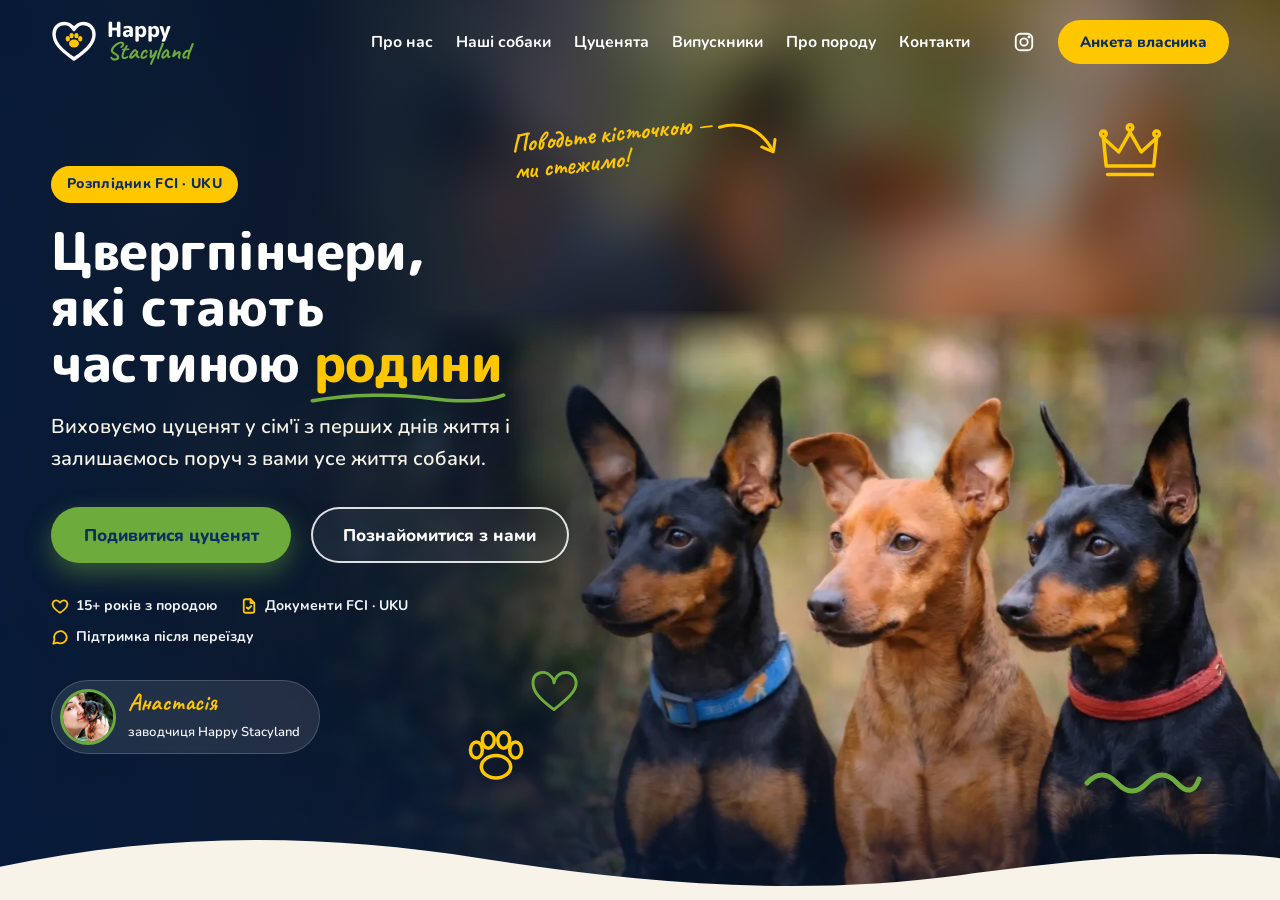
==== site/index.html @ 671af6f5 "Головна: шапка і Hero з поглядом собак за курсором-кісточкою - Базові токени бренду, шрифти, кнопки," ====
<!doctype html>
<html lang="uk">
<head>
  <meta charset="utf-8">
  <meta name="viewport" content="width=device-width, initial-scale=1">
  <title>Happy Stacyland — розплідник цвергпінчерів FCI · UKU</title>
  <meta name="description" content="Сімейний розплідник цвергпінчерів Happy Stacyland (FCI · UKU). Цуценята виростають у родині, соціалізовані з перших днів. Підтримка власників усе життя собаки.">
  <meta name="theme-color" content="#0B2D61">

  <!-- Соцмережі -->
  <meta property="og:title" content="Happy Stacyland — цвергпінчери, які стають частиною родини">
  <meta property="og:description" content="Сімейний розплідник цвергпінчерів FCI · UKU.">
  <meta property="og:image" content="assets/hero/frame-30.webp">
  <meta property="og:type" content="website">

  <!-- Шрифти: заголовки / текст / рукописні підписи -->
  <link rel="preconnect" href="https://fonts.googleapis.com">
  <link rel="preconnect" href="https://fonts.gstatic.com" crossorigin>
  <link rel="stylesheet" href="https://fonts.googleapis.com/css2?family=M+PLUS+Rounded+1c:wght@800&family=Nunito:wght@400;600;700;800&family=Caveat:wght@700&display=swap">

  <link rel="preload" as="image" href="assets/hero/frame-00.webp">
  <link rel="stylesheet" href="css/style.css">
</head>
<body>

  <!-- ===================== ШАПКА ===================== -->
  <header class="header" id="header">
    <div class="header__inner">
      <a class="logo" href="index.html" aria-label="Happy Stacyland — на головну">
        <svg class="logo__mark" viewBox="0 0 46 42" aria-hidden="true">
          <path class="logo__mark-heart" d="M23 38 C10 29 3 22 3 13 C3 6.5 8 2.5 13.5 2.5 C17.5 2.5 21 5 23 8.5 C25 5 28.5 2.5 32.5 2.5 C38.5 2.5 43 7 43 13.5 C43 22 36 29 23 38 Z" fill="none" stroke-width="3.4" stroke-linecap="round" stroke-linejoin="round"/>
          <g class="logo__mark-paw">
            <ellipse cx="23" cy="22.5" rx="5" ry="4"/>
            <ellipse cx="16.8" cy="17.8" rx="2.1" ry="2.7"/>
            <ellipse cx="20.6" cy="14.6" rx="2.1" ry="2.7"/>
            <ellipse cx="25.4" cy="14.6" rx="2.1" ry="2.7"/>
            <ellipse cx="29.2" cy="17.8" rx="2.1" ry="2.7"/>
          </g>
        </svg>
        <span class="logo__text">
          <span class="logo__happy">Happy</span>
          <span class="logo__stacyland">Stacyland</span>
        </span>
      </a>

      <nav class="nav" aria-label="Головне меню">
        <ul class="nav__list">
          <li><a class="nav__link" href="about.html">Про нас</a></li>
          <li><a class="nav__link" href="dogs.html">Наші собаки</a></li>
          <li><a class="nav__link" href="puppies.html">Цуценята</a></li>
          <li><a class="nav__link" href="graduates.html">Випускники</a></li>
          <li><a class="nav__link" href="breed.html">Про породу</a></li>
          <li><a class="nav__link" href="contacts.html">Контакти</a></li>
        </ul>
      </nav>

      <div class="header__actions">
        <a class="header__icon header__icon--hide-mobile" href="https://instagram.com/anactacya_happy_stacyland" target="_blank" rel="noopener" aria-label="Instagram Happy Stacyland">
          <svg viewBox="0 0 24 24" fill="none" stroke="currentColor" stroke-width="2" stroke-linecap="round" aria-hidden="true"><rect x="3" y="3" width="18" height="18" rx="5"/><circle cx="12" cy="12" r="4"/><circle cx="17.5" cy="6.5" r="0.6" fill="currentColor"/></svg>
        </a>
        <a class="btn btn--small btn--yellow header__cta" href="contacts.html#anketa">Анкета власника</a>
        <button class="burger" type="button" aria-label="Відкрити меню" aria-expanded="false" aria-controls="mobile-menu">
          <span class="burger__line"></span><span class="burger__line"></span><span class="burger__line"></span>
        </button>
      </div>
    </div>
  </header>

  <!-- Мобільне меню -->
  <div class="mobile-menu" id="mobile-menu" aria-hidden="true">
    <ul class="mobile-menu__list">
      <li class="mobile-menu__item"><a class="mobile-menu__link" href="about.html">Про нас</a></li>
      <li class="mobile-menu__item"><a class="mobile-menu__link" href="dogs.html">Наші собаки</a></li>
      <li class="mobile-menu__item"><a class="mobile-menu__link" href="puppies.html">Цуценята</a></li>
      <li class="mobile-menu__item"><a class="mobile-menu__link" href="graduates.html">Випускники</a></li>
      <li class="mobile-menu__item"><a class="mobile-menu__link" href="breed.html">Про породу</a></li>
      <li class="mobile-menu__item"><a class="mobile-menu__link" href="contacts.html">Контакти</a></li>
    </ul>
    <div class="mobile-menu__footer">
      <a class="btn btn--yellow" href="contacts.html#anketa">Заповнити анкету</a>
      <a class="header__icon" href="https://instagram.com/anactacya_happy_stacyland" target="_blank" rel="noopener" aria-label="Instagram Happy Stacyland">
        <svg viewBox="0 0 24 24" fill="none" stroke="currentColor" stroke-width="2" stroke-linecap="round" aria-hidden="true"><rect x="3" y="3" width="18" height="18" rx="5"/><circle cx="12" cy="12" r="4"/><circle cx="17.5" cy="6.5" r="0.6" fill="currentColor"/></svg>
      </a>
    </div>
  </div>

  <main>

    <!-- ===================== HERO =====================
         Собаки на відео стежать поглядом за курсором-кісточкою.
         Кадри: assets/hero/frame-00 (дивляться ліворуч) … frame-30 (дивляться в камеру).
    ================================================== -->
    <section class="hero" id="hero" aria-labelledby="hero-title">
      <img class="hero__bg" src="assets/hero/frame-00.webp" alt="" aria-hidden="true">
      <img class="hero__poster" src="assets/hero/frame-00.webp" width="1280" height="720"
           alt="Три цвергпінчери розплідника Happy Stacyland — двоє чорно-підпалих і рудий — сидять у лісі"
           fetchpriority="high">
      <canvas class="hero__canvas" aria-hidden="true"></canvas>
      <div class="hero__overlay" aria-hidden="true"></div>

      <!-- Декоративні дудли (рухаються за курсором з різною «глибиною») -->
      <div class="hero__doodles" aria-hidden="true">
        <span class="doodle doodle--paw" data-depth="18">
          <svg class="doodle__svg" viewBox="0 0 100 100" fill="none" stroke="#FFC700" stroke-width="5" stroke-linecap="round">
            <ellipse cx="50" cy="64" rx="21" ry="16"/><ellipse cx="22" cy="40" rx="8.5" ry="11.5"/><ellipse cx="39" cy="26" rx="8.5" ry="11.5"/><ellipse cx="61" cy="26" rx="8.5" ry="11.5"/><ellipse cx="78" cy="40" rx="8.5" ry="11.5"/>
          </svg>
        </span>
        <span class="doodle doodle--heart" data-depth="-14">
          <svg class="doodle__svg" viewBox="0 0 100 100" fill="none" stroke="#6CAB3C" stroke-width="5" stroke-linecap="round" stroke-linejoin="round">
            <path d="M50 82 C22 62 12 48 14 32 C16 18 34 12 46 26 C49 29 50 33 50 36 C51 28 58 18 70 18 C84 18 92 32 86 46 C80 60 64 70 50 82 Z"/>
          </svg>
        </span>
        <span class="doodle doodle--crown" data-depth="24">
          <svg class="doodle__svg" viewBox="0 0 100 100" fill="none" stroke="#FFC700" stroke-width="5" stroke-linecap="round" stroke-linejoin="round">
            <path d="M16 70 L12 30 L34 50 L50 22 L66 50 L88 30 L84 70 Z"/><path d="M18 82 H82"/><circle cx="12" cy="24" r="4"/><circle cx="50" cy="15" r="4"/><circle cx="88" cy="24" r="4"/>
          </svg>
        </span>
        <span class="doodle doodle--dots" data-depth="-10">
          <svg class="doodle__svg" viewBox="0 0 100 100" fill="#F2F4F8">
            <circle cx="20" cy="30" r="7"/><circle cx="50" cy="18" r="5"/><circle cx="44" cy="52" r="8"/><circle cx="78" cy="40" r="5"/><circle cx="72" cy="78" r="6"/>
          </svg>
        </span>
        <span class="doodle doodle--wave" data-depth="12">
          <svg class="doodle__svg" viewBox="0 0 120 40" fill="none" stroke="#6CAB3C" stroke-width="5" stroke-linecap="round">
            <path d="M4 22 Q19 6 34 22 T64 22 T94 22 T116 18"/>
          </svg>
        </span>
      </div>

      <!-- Підказка для десктопу -->
      <p class="hero__hint" aria-hidden="true">
        <span>Поводьте кісточкою —<br>ми стежимо!</span>
        <svg viewBox="0 0 64 48" fill="none" stroke="#FFC700" stroke-width="3" stroke-linecap="round" stroke-linejoin="round">
          <path d="M4 8 C24 4 44 12 54 36"/><path d="M44 32 L55 38 L58 26"/>
        </svg>
      </p>

      <div class="hero__inner">
        <div class="hero__content">
          <span class="badge hero__badge">Розплідник FCI · UKU</span>

          <h1 class="hero__title" id="hero-title">
            Цвергпінчери, які стають частиною <span class="hero__title-accent">родини</span>
          </h1>

          <p class="hero__lead">
            Виховуємо цуценят у сім'ї з перших днів життя і залишаємось поруч з вами усе життя собаки.
          </p>

          <div class="hero__actions">
            <a class="btn btn--primary" href="puppies.html">Подивитися цуценят</a>
            <a class="btn btn--ghost-light" href="about.html">Познайомитися з нами</a>
          </div>

          <ul class="hero__facts">
            <li class="hero__fact">
              <svg viewBox="0 0 24 24" fill="none" stroke="#FFC700" stroke-width="2.4" stroke-linecap="round" stroke-linejoin="round" aria-hidden="true"><path d="M12 21s-7.5-4.6-9.4-9.3C1.2 8.2 3.4 4.5 7 4.5c2.2 0 3.7 1.3 5 3 1.3-1.7 2.8-3 5-3 3.6 0 5.8 3.7 4.4 7.2C19.5 16.4 12 21 12 21z"/></svg>
              15+ років з породою
            </li>
            <li class="hero__fact">
              <svg viewBox="0 0 24 24" fill="none" stroke="#FFC700" stroke-width="2.4" stroke-linecap="round" stroke-linejoin="round" aria-hidden="true"><path d="M14 3H7a2 2 0 0 0-2 2v14a2 2 0 0 0 2 2h10a2 2 0 0 0 2-2V8z"/><path d="M14 3v5h5"/><path d="M9 14l2 2 4-4"/></svg>
              Документи FCI · UKU
            </li>
            <li class="hero__fact">
              <svg viewBox="0 0 24 24" fill="none" stroke="#FFC700" stroke-width="2.4" stroke-linecap="round" stroke-linejoin="round" aria-hidden="true"><path d="M21 12a8.5 8.5 0 0 1-12.6 7.4L3 21l1.6-5.2A8.5 8.5 0 1 1 21 12z"/></svg>
              Підтримка після переїзду
            </li>
          </ul>

          <a class="breeder-card" href="about.html">
            <img class="breeder-card__photo" src="assets/images/breeder-avatar.webp" width="56" height="56" alt="Заводчиця Анастасія з цуценям цвергпінчера" loading="lazy">
            <span>
              <span class="breeder-card__name">Анастасія</span><br>
              <span class="breeder-card__role">заводчиця Happy Stacyland</span>
            </span>
          </a>
        </div>
      </div>

      <!-- Хвиля-перехід до наступного блоку -->
      <svg class="hero__wave" viewBox="0 0 1440 90" preserveAspectRatio="none" aria-hidden="true">
        <path fill="currentColor" d="M0 50 C180 10 360 10 540 40 C720 70 900 85 1080 60 C1260 35 1360 30 1440 40 V90 H0 Z"/>
      </svg>
    </section>

    <!-- Наступні блоки головної додаються нижче -->

  </main>

  <script src="js/main.js" defer></script>
</body>
</html>
---- site/css/style.css ----
/* =========================================================
   Happy Stacyland — основні стилі
   Структура:
   1. Токени (кольори, шрифти, відступи)
   2. База
   3. Курсори (лапка / кісточка)
   4. Кнопки та бейджі
   5. Шапка (header)
   6. Hero
   7. Анімації
   8. Адаптив
   ========================================================= */

/* ---------- 1. Токени ---------- */
:root {
  /* Кольори бренду */
  --c-yellow: #FFC700;
  --c-navy: #0B2D61;
  --c-green: #6CAB3C;
  --c-light: #F2F4F8;
  --c-cream: #F7F3E8;
  --c-white: #FFFFFF;
  --c-navy-deep: #061B3D;            /* темніший синій для оверлеїв */

  /* Шрифти (щоб змінити — правимо лише тут і посилання в <head>) */
  --font-heading: "M PLUS Rounded 1c", "Nunito", system-ui, sans-serif;
  --font-body: "Nunito", system-ui, sans-serif;
  --font-hand: "Caveat", cursive;

  /* Розміри тексту (плавно масштабуються від мобільного до десктопу) */
  --fs-h1: clamp(2.25rem, 1.25rem + 2.5vw, 3.8rem);
  --fs-h2: clamp(1.75rem, 1.2rem + 2vw, 3rem);
  --fs-lead: clamp(1.0625rem, 1rem + 0.35vw, 1.25rem);
  --fs-body: 1rem;
  --fs-small: 0.875rem;

  /* Відступи */
  --space-xs: 0.5rem;
  --space-s: 0.75rem;
  --space-m: 1.25rem;
  --space-l: 2rem;
  --space-xl: 3.5rem;
  --gutter: clamp(1rem, 4vw, 4rem);  /* бічні поля сторінки */
  --container: 1280px;               /* звичайна ширина контенту блоків */
  --container-wide: 1600px;          /* шапка і Hero — ширше, щоб на великих моніторах не було порожнечі */

  /* Форми */
  --radius-s: 12px;
  --radius-m: 20px;
  --radius-l: 32px;
  --radius-pill: 999px;

  /* Тіні та рух */
  --shadow-soft: 0 10px 30px rgba(11, 45, 97, 0.12);
  --shadow-green: 0 10px 26px rgba(108, 171, 60, 0.45);
  --ease-out: cubic-bezier(0.22, 1, 0.36, 1);
  --header-h: 84px;
}

/* ---------- 2. База ---------- */
*,
*::before,
*::after { box-sizing: border-box; }

html { scroll-behavior: smooth; -webkit-text-size-adjust: 100%; }

body {
  margin: 0;
  font-family: var(--font-body);
  font-size: var(--fs-body);
  line-height: 1.6;
  color: var(--c-navy);
  background: var(--c-cream);
  -webkit-font-smoothing: antialiased;
}

img, svg, canvas, video { display: block; max-width: 100%; }

a { color: inherit; text-decoration: none; }

h1, h2, h3 {
  margin: 0;
  font-family: var(--font-heading);
  font-weight: 800;
  line-height: 1.08;
  letter-spacing: -0.01em;
}

p { margin: 0; }

ul { margin: 0; padding: 0; list-style: none; }

.visually-hidden {
  position: absolute; width: 1px; height: 1px;
  overflow: hidden; clip: rect(0 0 0 0); white-space: nowrap;
}

:focus-visible {
  outline: 3px solid var(--c-yellow);
  outline-offset: 3px;
  border-radius: 6px;
}

/* ---------- 3. Курсори ---------- */
/* Лапка — по всьому сайту; на посиланнях жовта */
body {
  cursor: url("data:image/svg+xml,%3Csvg xmlns='http://www.w3.org/2000/svg' width='32' height='32' viewBox='0 0 32 32'%3E%3Cg fill='%230B2D61' stroke='%23fff' stroke-width='1.2'%3E%3Cellipse cx='16' cy='22' rx='7.5' ry='5.8'/%3E%3Cellipse cx='6.5' cy='15.5' rx='3.2' ry='4.2'/%3E%3Cellipse cx='12.3' cy='10.5' rx='3.2' ry='4.2'/%3E%3Cellipse cx='19.7' cy='10.5' rx='3.2' ry='4.2'/%3E%3Cellipse cx='25.5' cy='15.5' rx='3.2' ry='4.2'/%3E%3C/g%3E%3C/svg%3E") 16 16, auto;
}
a, button {
  cursor: url("data:image/svg+xml,%3Csvg xmlns='http://www.w3.org/2000/svg' width='32' height='32' viewBox='0 0 32 32'%3E%3Cg fill='%23FFC700' stroke='%230B2D61' stroke-width='1.2'%3E%3Cellipse cx='16' cy='22' rx='7.5' ry='5.8'/%3E%3Cellipse cx='6.5' cy='15.5' rx='3.2' ry='4.2'/%3E%3Cellipse cx='12.3' cy='10.5' rx='3.2' ry='4.2'/%3E%3Cellipse cx='19.7' cy='10.5' rx='3.2' ry='4.2'/%3E%3Cellipse cx='25.5' cy='15.5' rx='3.2' ry='4.2'/%3E%3C/g%3E%3C/svg%3E") 16 16, pointer;
}
/* Кісточка — у Hero (собаки стежать за нею) */
.hero {
  cursor: url("data:image/svg+xml,%3Csvg xmlns='http://www.w3.org/2000/svg' width='36' height='36' viewBox='0 0 36 36'%3E%3Cg transform='rotate(-35 18 18)'%3E%3Cg fill='%230B2D61'%3E%3Crect x='8' y='14' width='20' height='8' rx='3'/%3E%3Ccircle cx='8.5' cy='13.5' r='5'/%3E%3Ccircle cx='8.5' cy='22.5' r='5'/%3E%3Ccircle cx='27.5' cy='13.5' r='5'/%3E%3Ccircle cx='27.5' cy='22.5' r='5'/%3E%3C/g%3E%3Cg fill='%23FFC700'%3E%3Crect x='8' y='15.6' width='20' height='4.8' rx='2'/%3E%3Ccircle cx='8.5' cy='13.5' r='3.5'/%3E%3Ccircle cx='8.5' cy='22.5' r='3.5'/%3E%3Ccircle cx='27.5' cy='13.5' r='3.5'/%3E%3Ccircle cx='27.5' cy='22.5' r='3.5'/%3E%3C/g%3E%3C/g%3E%3C/svg%3E") 18 18, auto;
}
.hero a,
.hero button {
  cursor: url("data:image/svg+xml,%3Csvg xmlns='http://www.w3.org/2000/svg' width='36' height='36' viewBox='0 0 36 36'%3E%3Cg transform='rotate(-35 18 18)'%3E%3Cg fill='%230B2D61'%3E%3Crect x='8' y='14' width='20' height='8' rx='3'/%3E%3Ccircle cx='8.5' cy='13.5' r='5'/%3E%3Ccircle cx='8.5' cy='22.5' r='5'/%3E%3Ccircle cx='27.5' cy='13.5' r='5'/%3E%3Ccircle cx='27.5' cy='22.5' r='5'/%3E%3C/g%3E%3Cg fill='%236CAB3C'%3E%3Crect x='8' y='15.6' width='20' height='4.8' rx='2'/%3E%3Ccircle cx='8.5' cy='13.5' r='3.5'/%3E%3Ccircle cx='8.5' cy='22.5' r='3.5'/%3E%3Ccircle cx='27.5' cy='13.5' r='3.5'/%3E%3Ccircle cx='27.5' cy='22.5' r='3.5'/%3E%3C/g%3E%3C/g%3E%3C/svg%3E") 18 18, pointer;
}

/* ---------- 4. Кнопки та бейджі ---------- */
.btn {
  position: relative;
  display: inline-flex;
  align-items: center;
  justify-content: center;
  gap: 0.5em;
  min-height: 56px;
  padding: 0 1.9rem;
  border: 2px solid transparent;
  border-radius: var(--radius-pill);
  font-family: var(--font-body);
  font-size: 1.0625rem;
  font-weight: 800;
  line-height: 1;
  overflow: hidden;
  isolation: isolate;
  transition: transform 0.3s var(--ease-out), box-shadow 0.3s var(--ease-out),
              background-color 0.25s, color 0.25s, border-color 0.25s;
}
.btn:hover { transform: translateY(-3px) scale(1.03); }
.btn:active { transform: translateY(0) scale(0.98); }

/* Основна (зелена) кнопка з «відблиском» */
.btn--primary {
  background: var(--c-green);
  color: var(--c-navy);
  box-shadow: var(--shadow-green);
}
.btn--primary::after {
  content: "";
  position: absolute;
  inset: 0 auto 0 -80%;
  z-index: -1;
  width: 55%;
  background: linear-gradient(100deg, transparent 20%, rgba(255, 255, 255, 0.55) 50%, transparent 80%);
  transform: skewX(-20deg);
  animation: btn-shine 3.2s ease-in-out infinite;
}
.btn--primary:hover { box-shadow: 0 16px 34px rgba(108, 171, 60, 0.6); }

/* Контурна кнопка для темного фону */
.btn--ghost-light {
  border-color: rgba(255, 255, 255, 0.85);
  color: var(--c-white);
  background: rgba(255, 255, 255, 0.06);
  backdrop-filter: blur(4px);
}
.btn--ghost-light:hover { background: var(--c-white); color: var(--c-navy); }

/* Мала синя кнопка (шапка) */
.btn--small { min-height: 44px; padding: 0 1.25rem; font-size: 0.9375rem; }
.btn--navy { background: var(--c-navy); color: var(--c-white); }
.btn--navy:hover { background: var(--c-yellow); color: var(--c-navy); }
.btn--yellow { background: var(--c-yellow); color: var(--c-navy); }
.btn--yellow:hover { background: var(--c-white); }

.badge {
  display: inline-flex;
  align-items: center;
  gap: 0.45em;
  padding: 0.45rem 1rem;
  border-radius: var(--radius-pill);
  background: var(--c-yellow);
  color: var(--c-navy);
  font-size: var(--fs-small);
  font-weight: 800;
  letter-spacing: 0.02em;
}

/* ---------- 5. Шапка ---------- */
.header {
  position: fixed;
  inset: 0 0 auto;
  z-index: 50;
  height: var(--header-h);
  color: var(--c-white);
  transition: background-color 0.35s, box-shadow 0.35s, color 0.35s, height 0.35s var(--ease-out);
}
.header--scrolled {
  --header-h: 68px;
  background: rgba(255, 255, 255, 0.94);
  backdrop-filter: blur(10px);
  box-shadow: 0 6px 24px rgba(11, 45, 97, 0.08);
  color: var(--c-navy);
}
.header__inner {
  display: flex;
  align-items: center;
  gap: var(--space-l);
  height: 100%;
  max-width: var(--container-wide);
  margin: 0 auto;
  padding: 0 var(--gutter);
}

/* Логотип-напис (спрощена версія логотипу з серцем для малих розмірів) */
.logo {
  display: inline-flex;
  align-items: center;
  gap: 0.6rem;
  flex-shrink: 0;
}
.logo__mark { width: 46px; height: 42px; color: currentColor; }
.logo__mark-heart { stroke: currentColor; }
.logo__mark-paw { fill: var(--c-yellow); }
.logo__text { display: flex; flex-direction: column; line-height: 0.9; }
.logo__happy { font-family: var(--font-heading); font-weight: 800; font-size: 1.3rem; }
.logo__stacyland { font-family: var(--font-hand); font-weight: 700; font-size: 1.55rem; color: var(--c-green); }

.nav { margin-left: auto; }
.nav__list { display: flex; gap: clamp(1rem, 1.8vw, 2rem); }
.nav__link {
  position: relative;
  font-weight: 700;
  font-size: 0.98rem;
  padding: 0.35rem 0;
}
/* Хвиляста підкреслювальна лінія при наведенні */
.nav__link::after {
  content: "";
  position: absolute;
  left: 0; right: 0; bottom: -4px;
  height: 6px;
  background: url("data:image/svg+xml,%3Csvg xmlns='http://www.w3.org/2000/svg' width='24' height='6' viewBox='0 0 24 6'%3E%3Cpath d='M0 3 Q6 0 12 3 T24 3' fill='none' stroke='%23FFC700' stroke-width='2'/%3E%3C/svg%3E") repeat-x 0 0 / 24px 6px;
  transform: scaleX(0);
  transform-origin: left;
  transition: transform 0.35s var(--ease-out);
}
.nav__link:hover::after,
.nav__link[aria-current="page"]::after { transform: scaleX(1); }

.header__actions { display: flex; align-items: center; gap: var(--space-s); }
.header__icon {
  display: grid;
  place-items: center;
  width: 44px; height: 44px;
  border-radius: 50%;
  transition: background-color 0.25s, transform 0.3s var(--ease-out);
}
.header__icon:hover { background: rgba(255, 199, 0, 0.25); transform: rotate(-8deg); }
.header__icon svg { width: 22px; height: 22px; }

/* Бургер (видно лише на планшеті/мобільному) */
.burger {
  display: none;
  width: 48px; height: 48px;
  padding: 0;
  border: 0;
  border-radius: 50%;
  background: var(--c-yellow);
  color: var(--c-navy);
}
.burger__line {
  display: block;
  width: 20px; height: 2.5px;
  margin: 4px auto;
  border-radius: 2px;
  background: currentColor;
  transition: transform 0.3s var(--ease-out), opacity 0.2s;
}
.burger[aria-expanded="true"] .burger__line:nth-child(1) { transform: translateY(6.5px) rotate(45deg); }
.burger[aria-expanded="true"] .burger__line:nth-child(2) { opacity: 0; }
.burger[aria-expanded="true"] .burger__line:nth-child(3) { transform: translateY(-6.5px) rotate(-45deg); }

/* Мобільне меню */
.mobile-menu {
  position: fixed;
  inset: 0;
  z-index: 40;
  display: flex;
  flex-direction: column;
  justify-content: center;
  gap: var(--space-l);
  padding: calc(var(--header-h) + 1rem) var(--gutter) 2rem;
  background: var(--c-navy);
  color: var(--c-white);
  opacity: 0;
  visibility: hidden;
  transition: opacity 0.35s, visibility 0.35s;
}
.mobile-menu--open { opacity: 1; visibility: visible; }
.mobile-menu__list { display: grid; gap: 0.4rem; }
.mobile-menu__link {
  font-family: var(--font-heading);
  font-weight: 800;
  font-size: clamp(1.75rem, 7vw, 2.5rem);
  display: inline-block;
  transform: translateY(16px);
  opacity: 0;
  transition: transform 0.5s var(--ease-out), opacity 0.5s, color 0.2s;
}
.mobile-menu--open .mobile-menu__link { transform: none; opacity: 1; }
.mobile-menu__link:hover { color: var(--c-yellow); }
.mobile-menu__item:nth-child(2) .mobile-menu__link { transition-delay: 0.04s; }
.mobile-menu__item:nth-child(3) .mobile-menu__link { transition-delay: 0.08s; }
.mobile-menu__item:nth-child(4) .mobile-menu__link { transition-delay: 0.12s; }
.mobile-menu__item:nth-child(5) .mobile-menu__link { transition-delay: 0.16s; }
.mobile-menu__item:nth-child(6) .mobile-menu__link { transition-delay: 0.2s; }
.mobile-menu__footer { display: flex; flex-wrap: wrap; align-items: center; gap: var(--space-m); }

/* ---------- 6. Hero ---------- */
.hero {
  position: relative;
  display: flex;
  align-items: center;
  min-height: 100vh;
  min-height: 100svh;
  overflow: hidden;
  background: var(--c-navy-deep);
  color: var(--c-white);
  isolation: isolate;
}

/* Фон: розмитий кадр — «продовжує» ліс ліворуч і зверху від собак */
.hero__bg {
  position: absolute;
  inset: 0;
  z-index: -4;
  width: 100%;
  height: 100%;
  object-fit: cover;
  object-position: 20% 50%;
  filter: blur(26px) brightness(0.7) saturate(1.1);
  transform: scale(1.15);
}

/* Відео-кадри: <img> — перший кадр (миттєвий показ і SEO), <canvas> — анімація погляду.
   Десктоп: кадр праворуч унизу, краї м'яко розчиняються у фоні */
.hero__poster,
.hero__canvas {
  position: absolute;
  right: 0;
  bottom: 0;
  z-index: -3;
  /* Ширина підібрана так, щоб собаки починались одразу після тексту на будь-якому екрані */
  width: min(82vw, calc(100svh * 16 / 9));
  aspect-ratio: 16 / 9;
  height: auto;
  object-fit: cover;
  object-position: 50% 50%;
  -webkit-mask-image: linear-gradient(to right, transparent 0, #000 22%), linear-gradient(to bottom, transparent 0, #000 9%);
  -webkit-mask-composite: source-in;
  mask-image: linear-gradient(to right, transparent 0, #000 22%), linear-gradient(to bottom, transparent 0, #000 9%);
  mask-composite: intersect;
}
.hero__canvas { opacity: 0; transition: opacity 0.6s; }
.hero__canvas--ready { opacity: 1; }

/* Затемнення зліва під текст + легке знизу */
.hero__overlay {
  position: absolute;
  inset: 0;
  z-index: -2;
  background:
    linear-gradient(90deg, rgba(6, 27, 61, 0.88) 0%, rgba(6, 27, 61, 0.62) 32%, rgba(6, 27, 61, 0) 58%),
    linear-gradient(0deg, rgba(6, 27, 61, 0.55) 0%, rgba(6, 27, 61, 0) 30%);
}

/* Дудли (лапки, серце, корона, хвиля) */
.hero__doodles { position: absolute; inset: 0; z-index: -1; pointer-events: none; }
.doodle {
  position: absolute;
  width: var(--size, 64px);
  height: var(--size, 64px);
  transition: transform 0.6s var(--ease-out);
}
.doodle__svg { width: 100%; height: 100%; animation: doodle-float 5s ease-in-out infinite; animation-delay: var(--delay, 0s); }
.doodle--paw { --size: 70px; bottom: 12%; left: 36%; }
.doodle--heart { --size: 58px; bottom: 20%; left: 41%; --delay: 1.3s; }
.doodle--crown { --size: 70px; top: 13%; right: 9%; --delay: 0.6s; }
.doodle--dots { --size: 40px; top: 30%; left: 1.2%; --delay: 2s; }
.doodle--wave { --size: 120px; bottom: 11%; right: 6%; height: 40px; --delay: 1.8s; }

.hero__inner {
  width: 100%;
  max-width: var(--container-wide);
  margin: 0 auto;
  padding: calc(var(--header-h) + 2rem) var(--gutter) 6rem;
}
.hero__content { max-width: 560px; }

.hero__badge { margin-bottom: var(--space-m); }
.hero__title { font-size: var(--fs-h1); margin-bottom: var(--space-m); text-wrap: balance; }
/* Слово «родини» підкреслене жовтою «маркерною» лінією */
.hero__title-accent {
  position: relative;
  white-space: nowrap;
  color: var(--c-yellow);
}
.hero__title-accent::after {
  content: "";
  position: absolute;
  left: -2%; right: -2%; bottom: -0.12em;
  height: 0.28em;
  background: url("data:image/svg+xml,%3Csvg xmlns='http://www.w3.org/2000/svg' viewBox='0 0 200 20' preserveAspectRatio='none'%3E%3Cpath d='M3 14 C40 4 90 4 120 10 S180 16 197 6' fill='none' stroke='%236CAB3C' stroke-width='5' stroke-linecap='round'/%3E%3C/svg%3E") no-repeat center / 100% 100%;
  transform-origin: left;
  animation: draw-line 1s 1.1s var(--ease-out) both;
}
.hero__lead {
  max-width: 520px;
  margin-bottom: var(--space-l);
  font-size: var(--fs-lead);
  font-weight: 600;
  color: var(--c-cream);
  opacity: 0.95;
}
.hero__actions { display: flex; flex-wrap: wrap; gap: var(--space-s) var(--space-m); margin-bottom: var(--space-l); }

.hero__facts {
  display: flex;
  flex-wrap: wrap;
  gap: 0.5rem 1.4rem;
  font-size: var(--fs-small);
  font-weight: 700;
  color: var(--c-light);
}
.hero__fact { display: inline-flex; align-items: center; gap: 0.45rem; }
.hero__fact svg { width: 18px; height: 18px; flex-shrink: 0; }

/* Картка заводчика */
.breeder-card {
  display: inline-flex;
  align-items: center;
  gap: var(--space-s);
  margin-top: var(--space-l);
  padding: 0.5rem 1.2rem 0.5rem 0.5rem;
  border-radius: var(--radius-pill);
  background: rgba(255, 255, 255, 0.1);
  backdrop-filter: blur(8px);
  border: 1px solid rgba(255, 255, 255, 0.18);
}
.breeder-card__photo {
  width: 56px; height: 56px;
  border-radius: 50%;
  border: 3px solid var(--c-green);
  object-fit: cover;
}
.breeder-card__name { font-family: var(--font-hand); font-size: 1.5rem; font-weight: 700; line-height: 1; color: var(--c-yellow); }
.breeder-card__role { font-size: 0.8125rem; font-weight: 600; color: var(--c-light); }

/* Підказка «поводіть кісточкою» */
.hero__hint {
  position: absolute;
  top: 13%;
  left: 40%;
  display: flex;
  align-items: flex-start;
  gap: 0.25rem;
  font-family: var(--font-hand);
  font-size: 1.6rem;
  font-weight: 700;
  line-height: 1.05;
  color: var(--c-yellow);
  transform: rotate(-6deg);
  transition: opacity 0.6s, transform 0.6s var(--ease-out);
  pointer-events: none;
}
.hero__hint svg { width: 64px; height: 48px; margin-top: 0.6rem; }
.hero__hint--hidden { opacity: 0; transform: rotate(-6deg) translateY(-10px); }

/* Хвиля-перехід до наступного блоку */
.hero__wave {
  position: absolute;
  left: 0; right: 0; bottom: -1px;
  z-index: 1;
  width: 100%;
  height: clamp(40px, 6vw, 90px);
  color: var(--c-cream);
}

/* ---------- 7. Анімації ---------- */
@keyframes btn-shine {
  0% { left: -80%; }
  45%, 100% { left: 130%; }
}
@keyframes doodle-float {
  0%, 100% { transform: translateY(0) rotate(0); }
  50% { transform: translateY(-12px) rotate(6deg); }
}
@keyframes fade-up {
  from { opacity: 0; transform: translateY(28px); }
  to { opacity: 1; transform: none; }
}
@keyframes draw-line {
  from { transform: scaleX(0); }
  to { transform: scaleX(1); }
}

/* Поява елементів Hero каскадом */
.hero__content > * { animation: fade-up 0.9s var(--ease-out) both; }
.hero__content > :nth-child(2) { animation-delay: 0.1s; }
.hero__content > :nth-child(3) { animation-delay: 0.2s; }
.hero__content > :nth-child(4) { animation-delay: 0.3s; }
.hero__content > :nth-child(5) { animation-delay: 0.4s; }
.hero__content > :nth-child(6) { animation-delay: 0.5s; }

/* Універсальна поява при прокручуванні: додайте data-reveal будь-якому блоку */
[data-reveal] { opacity: 0; transform: translateY(30px); transition: opacity 0.8s var(--ease-out), transform 0.8s var(--ease-out); }
[data-reveal].is-visible { opacity: 1; transform: none; }

@media (prefers-reduced-motion: reduce) {
  *, *::before, *::after { animation-duration: 0.01ms !important; animation-iteration-count: 1 !important; transition-duration: 0.01ms !important; }
  [data-reveal] { opacity: 1; transform: none; }
}

/* ---------- 8. Адаптив ---------- */

/* Ноутбук / планшет горизонтально: менше простору зліва — посилюємо затемнення */
@media (max-width: 1180px) {
  .nav__list { gap: 1rem; }
  .nav__link { font-size: 0.92rem; }
  .hero__overlay {
    background:
      linear-gradient(90deg, rgba(6, 27, 61, 0.92) 0%, rgba(6, 27, 61, 0.7) 40%, rgba(6, 27, 61, 0.1) 70%),
      linear-gradient(0deg, rgba(6, 27, 61, 0.55) 0%, rgba(6, 27, 61, 0) 30%);
  }
  .hero__content { max-width: 500px; }
}

/* Невисокі екрани ноутбуків (напр. 1280×720, 1366×768): ущільнюємо по вертикалі, щоб усе вміщалось */
@media (min-width: 1025px) and (max-height: 800px) {
  .hero__inner { padding-top: calc(var(--header-h) + 0.5rem); padding-bottom: 4rem; }
  .hero__badge { margin-bottom: var(--space-s); }
  .hero__title { margin-bottom: var(--space-s); }
  .hero__lead { margin-bottom: var(--space-m); }
  .hero__actions { margin-bottom: var(--space-m); }
  .breeder-card { margin-top: var(--space-m); }
}

/* Крапки-дудл — лише на великих моніторах, де зліва є місце */
@media (max-width: 1499px) {
  .doodle--dots { display: none; }
}

/* Планшет: ховаємо меню в бургер */
@media (max-width: 1024px) {
  .nav, .header__cta { display: none; }
  .burger { display: block; }
  .header__actions { margin-left: auto; }
  .hero__hint { display: none; }
}

/* Мобільний і планшет вертикально: собаки зверху, текст знизу */
@media (max-width: 820px), (max-aspect-ratio: 5/4) {
  /* Собаки — смугою зверху (видно всіх трьох), текст — під ними на синьому */
  .hero { align-items: flex-start; background: var(--c-navy-deep); }
  .hero__bg { display: none; }
  .hero__poster, .hero__canvas {
    --media-h: min(94vw, 62svh);
    top: 0;
    right: auto;
    bottom: auto;
    left: 0;
    width: 100%;
    height: var(--media-h);
    aspect-ratio: auto;
    object-position: 80% 20%;
    -webkit-mask-image: linear-gradient(to bottom, #000 62%, transparent 100%);
    mask-image: linear-gradient(to bottom, #000 62%, transparent 100%);
  }
  .hero__overlay {
    background: linear-gradient(180deg, rgba(6, 27, 61, 0.55) 0%, rgba(6, 27, 61, 0) 22%);
  }
  .hero__inner {
    padding-top: calc(min(94vw, 62svh) - 3.5rem);
    padding-bottom: clamp(4rem, 12vw, 6rem);
  }
  .hero__content { max-width: 560px; }
  .doodle--paw { top: auto; bottom: 8%; left: auto; right: 6%; --size: 52px; }
  .doodle--heart { display: none; }
  .doodle--crown { top: auto; bottom: calc(100% - min(94vw, 62svh) + 2rem); right: 5%; --size: 48px; }
  .doodle--dots { display: none; }
  .doodle--wave { display: none; }
}

@media (max-width: 560px) {
  :root { --header-h: 72px; }
  .logo__mark { width: 40px; height: 36px; }
  .logo__happy { font-size: 1.15rem; }
  .logo__stacyland { font-size: 1.35rem; }
  .header__icon--hide-mobile { display: none; }
  .hero__lead { font-size: 1rem; margin-bottom: var(--space-m); }
  .hero__actions { flex-direction: column; margin-bottom: var(--space-m); }
  .hero__actions .btn { width: 100%; }
  .hero__facts { gap: 0.4rem 1rem; font-size: 0.8125rem; }
  .breeder-card { margin-top: var(--space-m); }
}
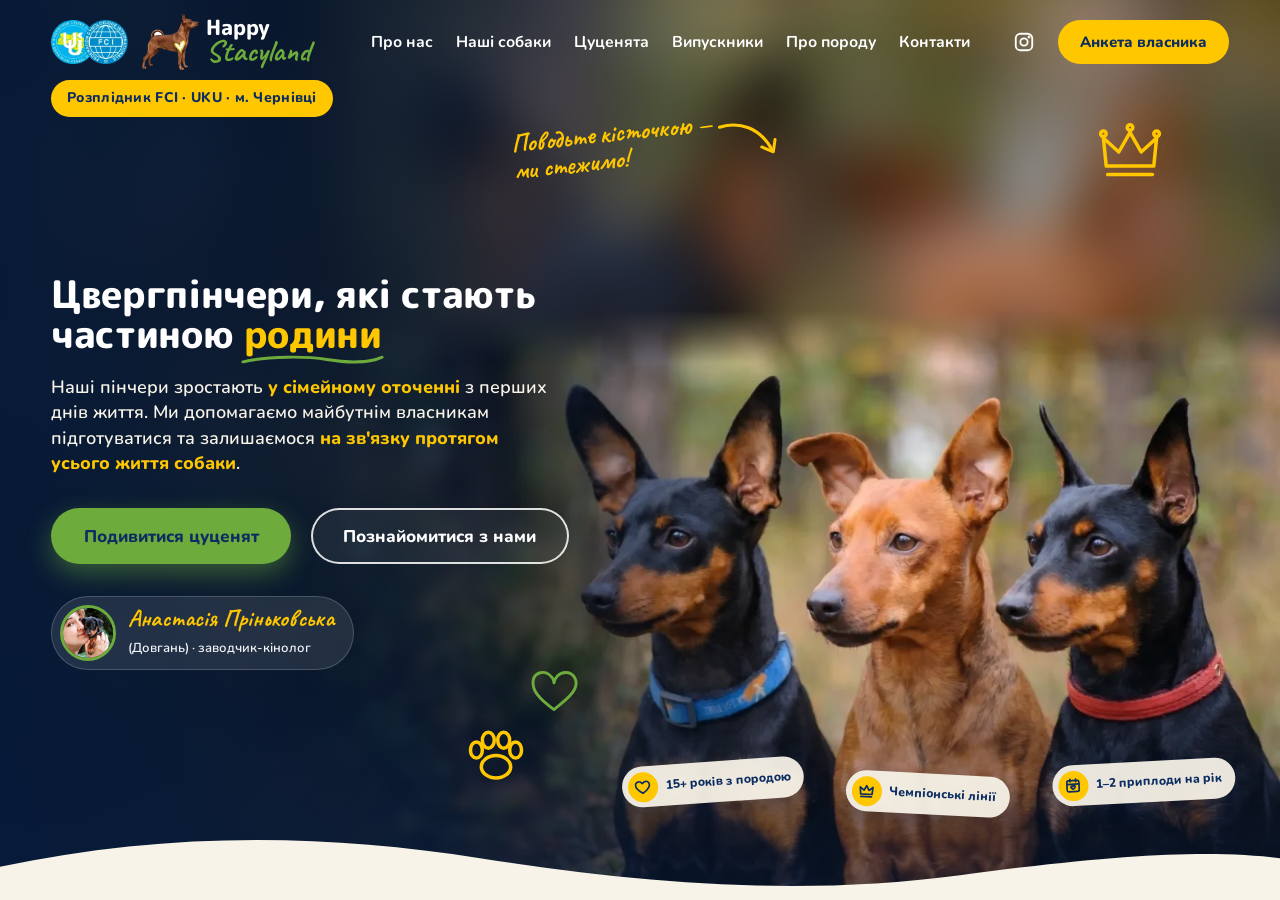
==== commit 21d569ec: "Hero: логотипи UKU/FCI, собачка в шапці, нові тексти і плашки на собаках - Шапка: логотипи UKU/FCI, " ====
--- a/site/index.html
+++ b/site/index.html
@@ -26,22 +26,19 @@
   <!-- ===================== ШАПКА ===================== -->
   <header class="header" id="header">
     <div class="header__inner">
-      <a class="logo" href="index.html" aria-label="Happy Stacyland — на головну">
-        <svg class="logo__mark" viewBox="0 0 46 42" aria-hidden="true">
-          <path class="logo__mark-heart" d="M23 38 C10 29 3 22 3 13 C3 6.5 8 2.5 13.5 2.5 C17.5 2.5 21 5 23 8.5 C25 5 28.5 2.5 32.5 2.5 C38.5 2.5 43 7 43 13.5 C43 22 36 29 23 38 Z" fill="none" stroke-width="3.4" stroke-linecap="round" stroke-linejoin="round"/>
-          <g class="logo__mark-paw">
-            <ellipse cx="23" cy="22.5" rx="5" ry="4"/>
-            <ellipse cx="16.8" cy="17.8" rx="2.1" ry="2.7"/>
-            <ellipse cx="20.6" cy="14.6" rx="2.1" ry="2.7"/>
-            <ellipse cx="25.4" cy="14.6" rx="2.1" ry="2.7"/>
-            <ellipse cx="29.2" cy="17.8" rx="2.1" ry="2.7"/>
-          </g>
-        </svg>
-        <span class="logo__text">
-          <span class="logo__happy">Happy</span>
-          <span class="logo__stacyland">Stacyland</span>
-        </span>
-      </a>
+      <div class="header__brand">
+        <!-- Логотипи організацій (UKU та FCI) -->
+        <img class="header__orgs" src="assets/images/logo-fci-uku.webp" width="209" height="120"
+             alt="Члени Кінологічної спілки України (UKU) та FCI">
+        <!-- Логотип розплідника: собачка з серцем + напис -->
+        <a class="logo" href="index.html" aria-label="Happy Stacyland — на головну">
+          <img class="logo__mark" src="assets/images/logo-dog.webp" width="183" height="180" alt="">
+          <span class="logo__text">
+            <span class="logo__happy">Happy</span>
+            <span class="logo__stacyland">Stacyland</span>
+          </span>
+        </a>
+      </div>
 
       <nav class="nav" aria-label="Головне меню">
         <ul class="nav__list">
@@ -135,16 +132,23 @@
         </svg>
       </p>
 
+      <!-- Бейдж одразу під логотипами в шапці -->
+      <div class="hero__top">
+        <span class="badge hero__badge">Розплідник FCI · UKU · м. Чернівці</span>
+      </div>
+
       <div class="hero__inner">
         <div class="hero__content">
-          <span class="badge hero__badge">Розплідник FCI · UKU</span>
-
+          <!-- Заголовок свідомо у 2 рядки -->
           <h1 class="hero__title" id="hero-title">
-            Цвергпінчери, які стають частиною <span class="hero__title-accent">родини</span>
+            <span class="hero__title-line">Цвергпінчери, які стають</span>
+            <span class="hero__title-line">частиною <span class="hero__title-accent">родини</span></span>
           </h1>
 
           <p class="hero__lead">
-            Виховуємо цуценят у сім'ї з перших днів життя і залишаємось поруч з вами усе життя собаки.
+            Наші пінчери зростають <mark class="hero__mark">у сімейному оточенні</mark> з перших днів життя.
+            Ми допомагаємо майбутнім власникам підготуватися та залишаємося
+            <mark class="hero__mark">на зв'язку протягом усього життя собаки</mark>.
           </p>
 
           <div class="hero__actions">
@@ -152,26 +156,27 @@
             <a class="btn btn--ghost-light" href="about.html">Познайомитися з нами</a>
           </div>
 
+          <!-- Переваги: на десктопі — «медальки» на грудях собак, на мобільному — список під кнопками -->
           <ul class="hero__facts">
-            <li class="hero__fact">
-              <svg viewBox="0 0 24 24" fill="none" stroke="#FFC700" stroke-width="2.4" stroke-linecap="round" stroke-linejoin="round" aria-hidden="true"><path d="M12 21s-7.5-4.6-9.4-9.3C1.2 8.2 3.4 4.5 7 4.5c2.2 0 3.7 1.3 5 3 1.3-1.7 2.8-3 5-3 3.6 0 5.8 3.7 4.4 7.2C19.5 16.4 12 21 12 21z"/></svg>
+            <li class="hero__fact hero__fact--1">
+              <span class="hero__fact-icon"><svg viewBox="0 0 24 24" fill="none" stroke="#0B2D61" stroke-width="2.4" stroke-linecap="round" stroke-linejoin="round" aria-hidden="true"><path d="M12 21s-7.5-4.6-9.4-9.3C1.2 8.2 3.4 4.5 7 4.5c2.2 0 3.7 1.3 5 3 1.3-1.7 2.8-3 5-3 3.6 0 5.8 3.7 4.4 7.2C19.5 16.4 12 21 12 21z"/></svg></span>
               15+ років з породою
             </li>
-            <li class="hero__fact">
-              <svg viewBox="0 0 24 24" fill="none" stroke="#FFC700" stroke-width="2.4" stroke-linecap="round" stroke-linejoin="round" aria-hidden="true"><path d="M14 3H7a2 2 0 0 0-2 2v14a2 2 0 0 0 2 2h10a2 2 0 0 0 2-2V8z"/><path d="M14 3v5h5"/><path d="M9 14l2 2 4-4"/></svg>
-              Документи FCI · UKU
+            <li class="hero__fact hero__fact--2">
+              <span class="hero__fact-icon"><svg viewBox="0 0 24 24" fill="none" stroke="#0B2D61" stroke-width="2.4" stroke-linecap="round" stroke-linejoin="round" aria-hidden="true"><path d="M4 17 L3 7 L8.5 11.5 L12 5 L15.5 11.5 L21 7 L20 17 Z"/><path d="M4.5 20.5 H19.5"/></svg></span>
+              Чемпіонські лінії
             </li>
-            <li class="hero__fact">
-              <svg viewBox="0 0 24 24" fill="none" stroke="#FFC700" stroke-width="2.4" stroke-linecap="round" stroke-linejoin="round" aria-hidden="true"><path d="M21 12a8.5 8.5 0 0 1-12.6 7.4L3 21l1.6-5.2A8.5 8.5 0 1 1 21 12z"/></svg>
-              Підтримка після переїзду
+            <li class="hero__fact hero__fact--3">
+              <span class="hero__fact-icon"><svg viewBox="0 0 24 24" fill="none" stroke="#0B2D61" stroke-width="2.4" stroke-linecap="round" stroke-linejoin="round" aria-hidden="true"><rect x="3.5" y="5" width="17" height="15.5" rx="2.5"/><path d="M3.5 10 H20.5"/><path d="M8 3 V6.5"/><path d="M16 3 V6.5"/><path d="M12 13.2c-.9-1.3-3-1-3 .7 0 1.4 3 3.1 3 3.1s3-1.7 3-3.1c0-1.7-2.1-2-3-.7z"/></svg></span>
+              1–2 приплоди на рік
             </li>
           </ul>
 
           <a class="breeder-card" href="about.html">
-            <img class="breeder-card__photo" src="assets/images/breeder-avatar.webp" width="56" height="56" alt="Заводчиця Анастасія з цуценям цвергпінчера" loading="lazy">
+            <img class="breeder-card__photo" src="assets/images/breeder-avatar.webp" width="56" height="56" alt="Заводчик-кінолог Анастасія Пріньковська з цуценям цвергпінчера">
             <span>
-              <span class="breeder-card__name">Анастасія</span><br>
-              <span class="breeder-card__role">заводчиця Happy Stacyland</span>
+              <span class="breeder-card__name">Анастасія Пріньковська</span><br>
+              <span class="breeder-card__role">(Довгань) · заводчик-кінолог</span>
             </span>
           </a>
         </div>
--- a/site/css/style.css
+++ b/site/css/style.css
@@ -28,7 +28,7 @@
   --font-hand: "Caveat", cursive;
 
   /* Розміри тексту (плавно масштабуються від мобільного до десктопу) */
-  --fs-h1: clamp(2.25rem, 1.25rem + 2.5vw, 3.8rem);
+  --fs-h1: clamp(2rem, 0.75rem + 2vw, 3rem);
   --fs-h2: clamp(1.75rem, 1.2rem + 2vw, 3rem);
   --fs-lead: clamp(1.0625rem, 1rem + 0.35vw, 1.25rem);
   --fs-body: 1rem;
@@ -214,19 +214,36 @@
   padding: 0 var(--gutter);
 }
 
-/* Логотип-напис (спрощена версія логотипу з серцем для малих розмірів) */
+/* Ліва частина шапки: логотипи UKU/FCI + логотип розплідника */
+.header__brand {
+  display: flex;
+  align-items: center;
+  gap: 0.9rem;
+  flex-shrink: 0;
+}
+.header__orgs {
+  width: auto;
+  height: 44px;
+  transition: height 0.35s var(--ease-out);
+}
+.header--scrolled .header__orgs { height: 38px; }
+
+/* Логотип розплідника: собачка з серцем + напис */
 .logo {
   display: inline-flex;
   align-items: center;
-  gap: 0.6rem;
-  flex-shrink: 0;
-}
-.logo__mark { width: 46px; height: 42px; color: currentColor; }
-.logo__mark-heart { stroke: currentColor; }
-.logo__mark-paw { fill: var(--c-yellow); }
-.logo__text { display: flex; flex-direction: column; line-height: 0.9; }
+  gap: 0.45rem;
+}
+.logo__mark {
+  width: auto;
+  height: 56px;
+  transition: height 0.35s var(--ease-out), transform 0.4s var(--ease-out);
+}
+.logo:hover .logo__mark { transform: rotate(-6deg) scale(1.05); }
+.header--scrolled .logo__mark { height: 48px; }
+.logo__text { display: flex; flex-direction: column; line-height: 0.88; }
 .logo__happy { font-family: var(--font-heading); font-weight: 800; font-size: 1.3rem; }
-.logo__stacyland { font-family: var(--font-hand); font-weight: 700; font-size: 1.55rem; color: var(--c-green); }
+.logo__stacyland { font-family: var(--font-hand); font-weight: 700; font-size: 1.9rem; color: var(--c-green); }
 
 .nav { margin-left: auto; }
 .nav__list { display: flex; gap: clamp(1rem, 1.8vw, 2rem); }
@@ -321,6 +338,8 @@
 
 /* ---------- 6. Hero ---------- */
 .hero {
+  /* Ширина рамки відео на десктопі; від неї залежать і плашки переваг */
+  --media-w: min(82vw, calc(100svh * 16 / 9));
   position: relative;
   display: flex;
   align-items: center;
@@ -354,7 +373,7 @@
   bottom: 0;
   z-index: -3;
   /* Ширина підібрана так, щоб собаки починались одразу після тексту на будь-якому екрані */
-  width: min(82vw, calc(100svh * 16 / 9));
+  width: var(--media-w);
   aspect-ratio: 16 / 9;
   height: auto;
   object-fit: cover;
@@ -390,18 +409,35 @@
 .doodle--heart { --size: 58px; bottom: 20%; left: 41%; --delay: 1.3s; }
 .doodle--crown { --size: 70px; top: 13%; right: 9%; --delay: 0.6s; }
 .doodle--dots { --size: 40px; top: 30%; left: 1.2%; --delay: 2s; }
-.doodle--wave { --size: 120px; bottom: 11%; right: 6%; height: 40px; --delay: 1.8s; }
+/* Хвиля поки прихована: її місце на грудях собак зайняли плашки переваг */
+.doodle--wave { --size: 120px; bottom: 11%; right: 6%; height: 40px; --delay: 1.8s; display: none; }
 
 .hero__inner {
   width: 100%;
   max-width: var(--container-wide);
   margin: 0 auto;
-  padding: calc(var(--header-h) + 2rem) var(--gutter) 6rem;
+  padding: calc(var(--header-h) + 3.5rem) var(--gutter) 6rem;  /* зверху — місце під шапку і бейдж */
 }
 .hero__content { max-width: 560px; }
 
-.hero__badge { margin-bottom: var(--space-m); }
-.hero__title { font-size: var(--fs-h1); margin-bottom: var(--space-m); text-wrap: balance; }
+/* Бейдж — одразу під логотипами в шапці, вирівняний з ними по лівому краю */
+.hero__top {
+  position: absolute;
+  top: calc(var(--header-h) - 0.25rem);
+  left: 0;
+  right: 0;
+  z-index: 2;
+  max-width: var(--container-wide);
+  margin: 0 auto;
+  padding: 0 var(--gutter);
+  pointer-events: none;
+  animation: fade-up 0.9s var(--ease-out) both;
+}
+.hero__badge { pointer-events: auto; }
+
+/* Заголовок у 2 рядки: кожен рядок — окремий блок, що не переноситься на десктопі */
+.hero__title { font-size: var(--fs-h1); margin-bottom: var(--space-m); }
+.hero__title-line { display: block; white-space: nowrap; }
 /* Слово «родини» підкреслене жовтою «маркерною» лінією */
 .hero__title-accent {
   position: relative;
@@ -418,32 +454,70 @@
   animation: draw-line 1s 1.1s var(--ease-out) both;
 }
 .hero__lead {
-  max-width: 520px;
+  max-width: 500px;
   margin-bottom: var(--space-l);
-  font-size: var(--fs-lead);
+  font-size: clamp(0.98rem, 0.92rem + 0.25vw, 1.125rem);
   font-weight: 600;
+  line-height: 1.42;
   color: var(--c-cream);
-  opacity: 0.95;
+}
+/* Ключові фрази в підзаголовку */
+.hero__mark {
+  background: none;
+  color: var(--c-yellow);
+  font-weight: 800;
 }
 .hero__actions { display: flex; flex-wrap: wrap; gap: var(--space-s) var(--space-m); margin-bottom: var(--space-l); }
 
+/* Переваги — «медальки» на грудях собак (десктоп).
+   Список накладається точно на рамку відео (--media-w), позиції — частки кадру. */
 .hero__facts {
-  display: flex;
-  flex-wrap: wrap;
-  gap: 0.5rem 1.4rem;
-  font-size: var(--fs-small);
-  font-weight: 700;
-  color: var(--c-light);
-}
-.hero__fact { display: inline-flex; align-items: center; gap: 0.45rem; }
-.hero__fact svg { width: 18px; height: 18px; flex-shrink: 0; }
+  position: absolute;
+  right: 0;
+  bottom: 0;
+  z-index: 1;
+  width: var(--media-w);
+  aspect-ratio: 16 / 9;
+  pointer-events: none;
+}
+.hero__fact {
+  position: absolute;
+  left: var(--x);
+  top: var(--y);
+  display: inline-flex;
+  align-items: center;
+  gap: 0.5rem;
+  padding: 0.35rem 0.85rem 0.35rem 0.35rem;
+  border-radius: var(--radius-pill);
+  background: rgba(247, 243, 232, 0.94);
+  box-shadow: 0 8px 22px rgba(6, 27, 61, 0.35);
+  color: var(--c-navy);
+  font-size: clamp(0.74rem, 0.45rem + 0.4vw, 0.92rem);
+  font-weight: 800;
+  white-space: nowrap;
+  transform: translate(-50%, -50%) rotate(var(--tilt));
+  animation: fact-pop 0.7s var(--ease-out) both;
+  animation-delay: var(--delay);
+}
+.hero__fact--1 { --x: 46%;   --y: 80%; --tilt: -4deg; --delay: 1.5s; }
+.hero__fact--2 { --x: 66.5%; --y: 82%; --tilt: 3deg;  --delay: 1.65s; }
+.hero__fact--3 { --x: 87%;   --y: 80%; --tilt: -3deg; --delay: 1.8s; }
+.hero__fact-icon {
+  display: grid;
+  place-items: center;
+  width: 30px;
+  height: 30px;
+  border-radius: 50%;
+  background: var(--c-yellow);
+  flex-shrink: 0;
+}
+.hero__fact svg { width: 17px; height: 17px; }
 
 /* Картка заводчика */
 .breeder-card {
   display: inline-flex;
   align-items: center;
   gap: var(--space-s);
-  margin-top: var(--space-l);
   padding: 0.5rem 1.2rem 0.5rem 0.5rem;
   border-radius: var(--radius-pill);
   background: rgba(255, 255, 255, 0.1);
@@ -502,6 +576,10 @@
   from { opacity: 0; transform: translateY(28px); }
   to { opacity: 1; transform: none; }
 }
+@keyframes fact-pop {
+  from { opacity: 0; transform: translate(-50%, -20%) rotate(var(--tilt)) scale(0.7); }
+  to { opacity: 1; transform: translate(-50%, -50%) rotate(var(--tilt)) scale(1); }
+}
 @keyframes draw-line {
   from { transform: scaleX(0); }
   to { transform: scaleX(1); }
@@ -540,12 +618,10 @@
 
 /* Невисокі екрани ноутбуків (напр. 1280×720, 1366×768): ущільнюємо по вертикалі, щоб усе вміщалось */
 @media (min-width: 1025px) and (max-height: 800px) {
-  .hero__inner { padding-top: calc(var(--header-h) + 0.5rem); padding-bottom: 4rem; }
-  .hero__badge { margin-bottom: var(--space-s); }
+  .hero__inner { padding-top: calc(var(--header-h) + 3rem); padding-bottom: 4rem; }
   .hero__title { margin-bottom: var(--space-s); }
   .hero__lead { margin-bottom: var(--space-m); }
   .hero__actions { margin-bottom: var(--space-m); }
-  .breeder-card { margin-top: var(--space-m); }
 }
 
 /* Крапки-дудл — лише на великих моніторах, де зліва є місце */
@@ -586,6 +662,30 @@
     padding-top: calc(min(94vw, 62svh) - 3.5rem);
     padding-bottom: clamp(4rem, 12vw, 6rem);
   }
+  /* На вузьких екранах заголовок переноситься природно */
+  .hero__title-line { display: inline; white-space: normal; }
+  .hero__title { text-wrap: balance; }
+
+  /* Переваги — звичайним списком під кнопками */
+  .hero__facts {
+    position: static;
+    display: flex;
+    flex-wrap: wrap;
+    gap: 0.5rem;
+    width: auto;
+    aspect-ratio: auto;
+    margin-bottom: var(--space-m);
+  }
+  .hero__fact {
+    position: static;
+    transform: none;
+    padding: 0.3rem 0.8rem 0.3rem 0.3rem;
+    font-size: 0.8125rem;
+    box-shadow: none;
+    animation: fade-up 0.8s var(--ease-out) both;
+  }
+  .hero__fact-icon { width: 24px; height: 24px; }
+  .hero__fact svg { width: 14px; height: 14px; }
   .hero__content { max-width: 560px; }
   .doodle--paw { top: auto; bottom: 8%; left: auto; right: 6%; --size: 52px; }
   .doodle--heart { display: none; }
@@ -596,13 +696,14 @@
 
 @media (max-width: 560px) {
   :root { --header-h: 72px; }
-  .logo__mark { width: 40px; height: 36px; }
-  .logo__happy { font-size: 1.15rem; }
-  .logo__stacyland { font-size: 1.35rem; }
+  .header__brand { gap: 0.5rem; }
+  .header__orgs { height: 32px; }
+  .logo__mark { height: 42px; }
+  .logo__happy { font-size: 1.05rem; }
+  .logo__stacyland { font-size: 1.5rem; }
   .header__icon--hide-mobile { display: none; }
   .hero__lead { font-size: 1rem; margin-bottom: var(--space-m); }
   .hero__actions { flex-direction: column; margin-bottom: var(--space-m); }
   .hero__actions .btn { width: 100%; }
-  .hero__facts { gap: 0.4rem 1rem; font-size: 0.8125rem; }
   .breeder-card { margin-top: var(--space-m); }
 }
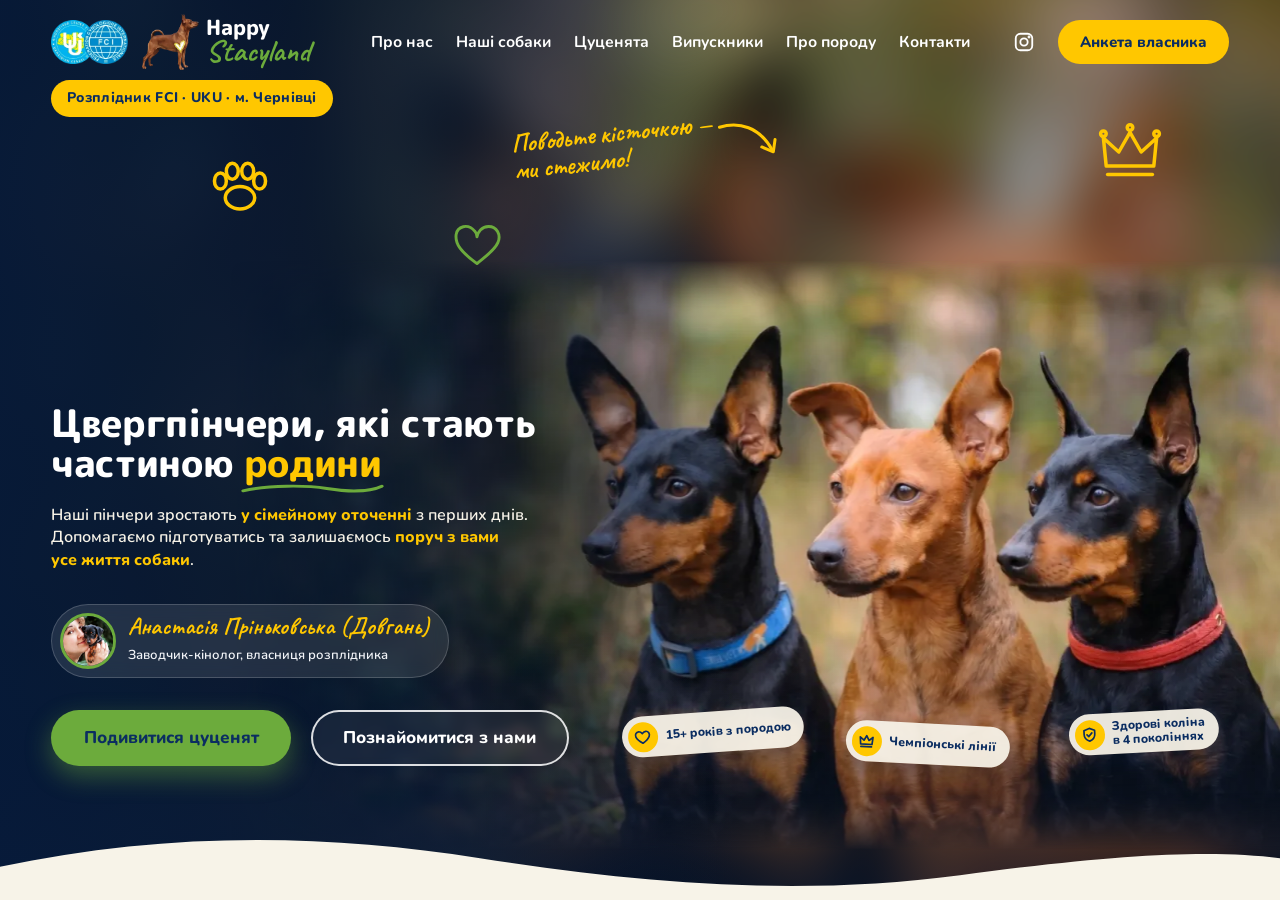
==== commit b63c0a10: "Hero: вирівнювання кнопок з плашками, піднятий кадр, нова плашка про коліна - Плашка «1–2 приплоди н" ====
--- a/site/index.html
+++ b/site/index.html
@@ -146,9 +146,8 @@
           </h1>
 
           <p class="hero__lead">
-            Наші пінчери зростають <mark class="hero__mark">у сімейному оточенні</mark> з перших днів життя.
-            Ми допомагаємо майбутнім власникам підготуватися та залишаємося
-            <mark class="hero__mark">на зв'язку протягом усього життя собаки</mark>.
+            Наші пінчери зростають <mark class="hero__mark">у сімейному оточенні</mark> з&nbsp;перших&nbsp;днів.
+            Допомагаємо підготуватись та залишаємось <mark class="hero__mark">поруч&nbsp;з&nbsp;вами усе&nbsp;життя собаки</mark>.
           </p>
 
           <div class="hero__actions">
@@ -167,16 +166,16 @@
               Чемпіонські лінії
             </li>
             <li class="hero__fact hero__fact--3">
-              <span class="hero__fact-icon"><svg viewBox="0 0 24 24" fill="none" stroke="#0B2D61" stroke-width="2.4" stroke-linecap="round" stroke-linejoin="round" aria-hidden="true"><rect x="3.5" y="5" width="17" height="15.5" rx="2.5"/><path d="M3.5 10 H20.5"/><path d="M8 3 V6.5"/><path d="M16 3 V6.5"/><path d="M12 13.2c-.9-1.3-3-1-3 .7 0 1.4 3 3.1 3 3.1s3-1.7 3-3.1c0-1.7-2.1-2-3-.7z"/></svg></span>
-              1–2 приплоди на рік
+              <span class="hero__fact-icon"><svg viewBox="0 0 24 24" fill="none" stroke="#0B2D61" stroke-width="2.4" stroke-linecap="round" stroke-linejoin="round" aria-hidden="true"><path d="M12 3 L19.5 6 V11.5 C19.5 16 16.3 19.4 12 21 C7.7 19.4 4.5 16 4.5 11.5 V6 Z"/><path d="M8.5 12 L11 14.5 L15.5 9.5"/></svg></span>
+              <span>Здорові коліна<br>в 4 поколіннях</span>
             </li>
           </ul>
 
           <a class="breeder-card" href="about.html">
             <img class="breeder-card__photo" src="assets/images/breeder-avatar.webp" width="56" height="56" alt="Заводчик-кінолог Анастасія Пріньковська з цуценям цвергпінчера">
             <span>
-              <span class="breeder-card__name">Анастасія Пріньковська</span><br>
-              <span class="breeder-card__role">(Довгань) · заводчик-кінолог</span>
+              <span class="breeder-card__name">Анастасія Пріньковська <span class="breeder-card__maiden">(Довгань)</span></span><br>
+              <span class="breeder-card__role">Заводчик-кінолог, власниця розплідника</span>
             </span>
           </a>
         </div>
--- a/site/css/style.css
+++ b/site/css/style.css
@@ -340,9 +340,12 @@
 .hero {
   /* Ширина рамки відео на десктопі; від неї залежать і плашки переваг */
   --media-w: min(82vw, calc(100svh * 16 / 9));
+  /* Наскільки кадр піднятий над низом екрана: щоб хвиля не підрізала груди собак
+     і зверху не лишалось порожньої смуги. Не більше, ніж є вільного місця зверху. */
+  --media-lift: min(calc(clamp(40px, 6vw, 90px) * 0.65), calc(100svh - var(--media-w) * 9 / 16));
   position: relative;
   display: flex;
-  align-items: center;
+  align-items: flex-end;  /* текст притиснутий донизу — кнопки на рівні плашок */
   min-height: 100vh;
   min-height: 100svh;
   overflow: hidden;
@@ -370,7 +373,7 @@
 .hero__canvas {
   position: absolute;
   right: 0;
-  bottom: 0;
+  bottom: var(--media-lift);
   z-index: -3;
   /* Ширина підібрана так, щоб собаки починались одразу після тексту на будь-якому екрані */
   width: var(--media-w);
@@ -378,9 +381,14 @@
   height: auto;
   object-fit: cover;
   object-position: 50% 50%;
-  -webkit-mask-image: linear-gradient(to right, transparent 0, #000 22%), linear-gradient(to bottom, transparent 0, #000 9%);
+  /* Краї кадру м'яко розчиняються у фоні: ліворуч, зверху і знизу */
+  -webkit-mask-image:
+    linear-gradient(to right, transparent 0, #000 22%),
+    linear-gradient(to bottom, transparent 0, #000 9%, #000 90%, transparent 100%);
   -webkit-mask-composite: source-in;
-  mask-image: linear-gradient(to right, transparent 0, #000 22%), linear-gradient(to bottom, transparent 0, #000 9%);
+  mask-image:
+    linear-gradient(to right, transparent 0, #000 22%),
+    linear-gradient(to bottom, transparent 0, #000 9%, #000 90%, transparent 100%);
   mask-composite: intersect;
 }
 .hero__canvas { opacity: 0; transition: opacity 0.6s; }
@@ -405,8 +413,9 @@
   transition: transform 0.6s var(--ease-out);
 }
 .doodle__svg { width: 100%; height: 100%; animation: doodle-float 5s ease-in-out infinite; animation-delay: var(--delay, 0s); }
-.doodle--paw { --size: 70px; bottom: 12%; left: 36%; }
-.doodle--heart { --size: 58px; bottom: 20%; left: 41%; --delay: 1.3s; }
+/* Лапка й сердечко — у порожньому місці над заголовком */
+.doodle--paw { --size: 70px; top: 17%; left: 16%; }
+.doodle--heart { --size: 58px; top: 24%; left: 35%; --delay: 1.3s; }
 .doodle--crown { --size: 70px; top: 13%; right: 9%; --delay: 0.6s; }
 .doodle--dots { --size: 40px; top: 30%; left: 1.2%; --delay: 2s; }
 /* Хвиля поки прихована: її місце на грудях собак зайняли плашки переваг */
@@ -416,9 +425,22 @@
   width: 100%;
   max-width: var(--container-wide);
   margin: 0 auto;
-  padding: calc(var(--header-h) + 3.5rem) var(--gutter) 6rem;  /* зверху — місце під шапку і бейдж */
-}
-.hero__content { max-width: 560px; }
+  /* зверху — місце під шапку і бейдж;
+     знизу — так, щоб кнопки стояли на одному рівні з плашками на грудях собак
+     (плашки ≈ на 19% висоти кадру від низу; 28px — половина висоти кнопки) */
+  padding: calc(var(--header-h) + 3.5rem) var(--gutter) calc(var(--media-w) * 9 / 16 * 0.19 - 28px + var(--media-lift));
+}
+/* Порядок: заголовок → підзаголовок → картка заводчика → кнопки (→ переваги на мобільному) */
+.hero__content {
+  display: flex;
+  flex-direction: column;
+  align-items: flex-start;
+  max-width: 560px;
+}
+.hero__title, .hero__lead { align-self: stretch; }
+.hero__content .breeder-card { order: 1; margin-bottom: var(--space-l); }
+.hero__actions { order: 2; }
+.hero__facts { order: 3; }
 
 /* Бейдж — одразу під логотипами в шапці, вирівняний з ними по лівому краю */
 .hero__top {
@@ -454,9 +476,9 @@
   animation: draw-line 1s 1.1s var(--ease-out) both;
 }
 .hero__lead {
-  max-width: 500px;
+  max-width: 31em;  /* ширина залежить від шрифту: перший рядок «…з перших днів.» вміщується цілим */
   margin-bottom: var(--space-l);
-  font-size: clamp(0.98rem, 0.92rem + 0.25vw, 1.125rem);
+  font-size: clamp(0.95rem, 0.6rem + 0.5vw, 1.125rem);
   font-weight: 600;
   line-height: 1.42;
   color: var(--c-cream);
@@ -467,14 +489,14 @@
   color: var(--c-yellow);
   font-weight: 800;
 }
-.hero__actions { display: flex; flex-wrap: wrap; gap: var(--space-s) var(--space-m); margin-bottom: var(--space-l); }
+.hero__actions { display: flex; flex-wrap: wrap; gap: var(--space-s) var(--space-m); }
 
 /* Переваги — «медальки» на грудях собак (десктоп).
    Список накладається точно на рамку відео (--media-w), позиції — частки кадру. */
 .hero__facts {
   position: absolute;
   right: 0;
-  bottom: 0;
+  bottom: var(--media-lift);
   z-index: 1;
   width: var(--media-w);
   aspect-ratio: 16 / 9;
@@ -502,6 +524,8 @@
 .hero__fact--1 { --x: 46%;   --y: 80%; --tilt: -4deg; --delay: 1.5s; }
 .hero__fact--2 { --x: 66.5%; --y: 82%; --tilt: 3deg;  --delay: 1.65s; }
 .hero__fact--3 { --x: 87%;   --y: 80%; --tilt: -3deg; --delay: 1.8s; }
+/* Довша плашка — у 2 рядки, щоб не виходила за край кадру */
+.hero__fact--3 { line-height: 1.12; border-radius: 22px; }
 .hero__fact-icon {
   display: grid;
   place-items: center;
@@ -531,6 +555,7 @@
   object-fit: cover;
 }
 .breeder-card__name { font-family: var(--font-hand); font-size: 1.5rem; font-weight: 700; line-height: 1; color: var(--c-yellow); }
+.breeder-card__maiden { white-space: nowrap; }  /* старе прізвище — поруч, багато хто знає за ним */
 .breeder-card__role { font-size: 0.8125rem; font-weight: 600; color: var(--c-light); }
 
 /* Підказка «поводіть кісточкою» */
@@ -618,10 +643,10 @@
 
 /* Невисокі екрани ноутбуків (напр. 1280×720, 1366×768): ущільнюємо по вертикалі, щоб усе вміщалось */
 @media (min-width: 1025px) and (max-height: 800px) {
-  .hero__inner { padding-top: calc(var(--header-h) + 3rem); padding-bottom: 4rem; }
+  .hero__inner { padding-top: calc(var(--header-h) + 3rem); }
   .hero__title { margin-bottom: var(--space-s); }
   .hero__lead { margin-bottom: var(--space-m); }
-  .hero__actions { margin-bottom: var(--space-m); }
+  .hero__content .breeder-card { margin-bottom: var(--space-m); }
 }
 
 /* Крапки-дудл — лише на великих моніторах, де зліва є місце */
@@ -662,6 +687,9 @@
     padding-top: calc(min(94vw, 62svh) - 3.5rem);
     padding-bottom: clamp(4rem, 12vw, 6rem);
   }
+  .hero__actions { margin-bottom: var(--space-m); }
+  /* На телефоні кнопки важливіше бачити одразу — картка заводчика йде в кінець */
+  .hero__content .breeder-card { order: 4; margin-bottom: 0; }
   /* На вузьких екранах заголовок переноситься природно */
   .hero__title-line { display: inline; white-space: normal; }
   .hero__title { text-wrap: balance; }
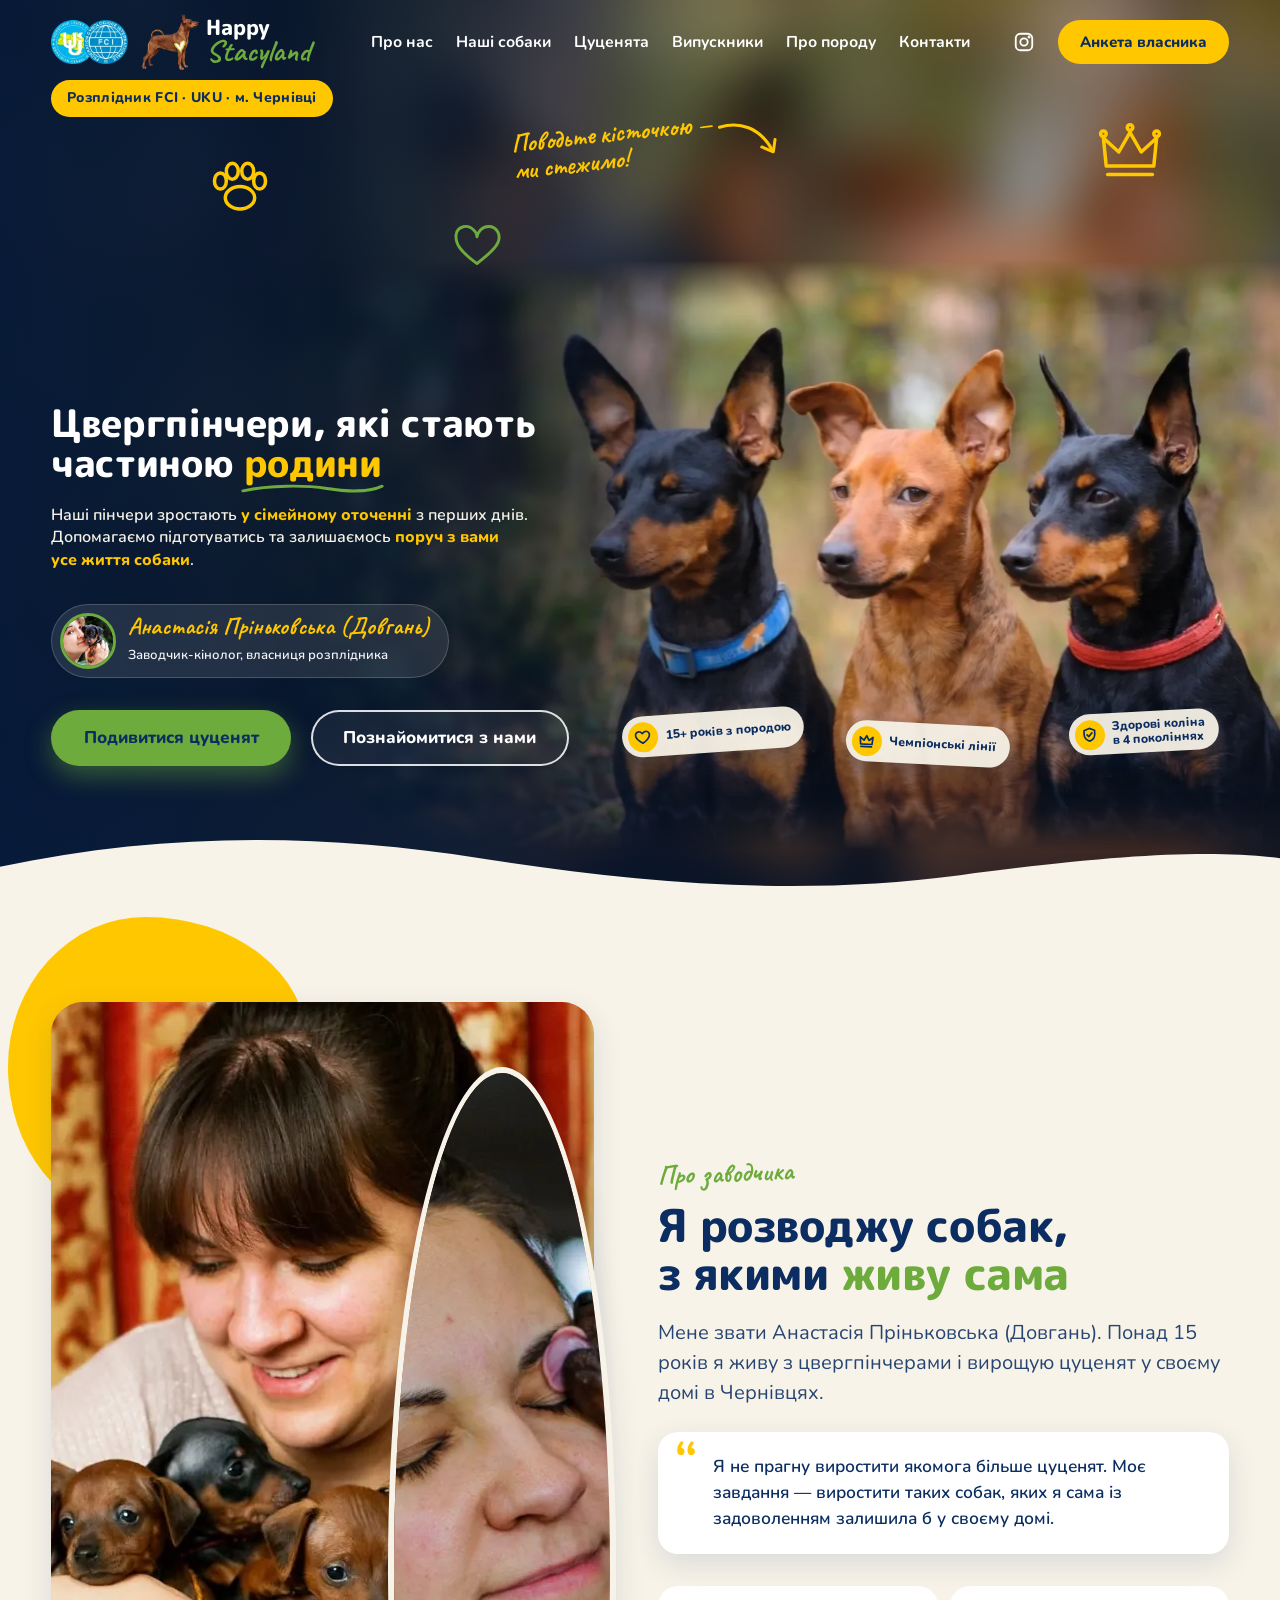
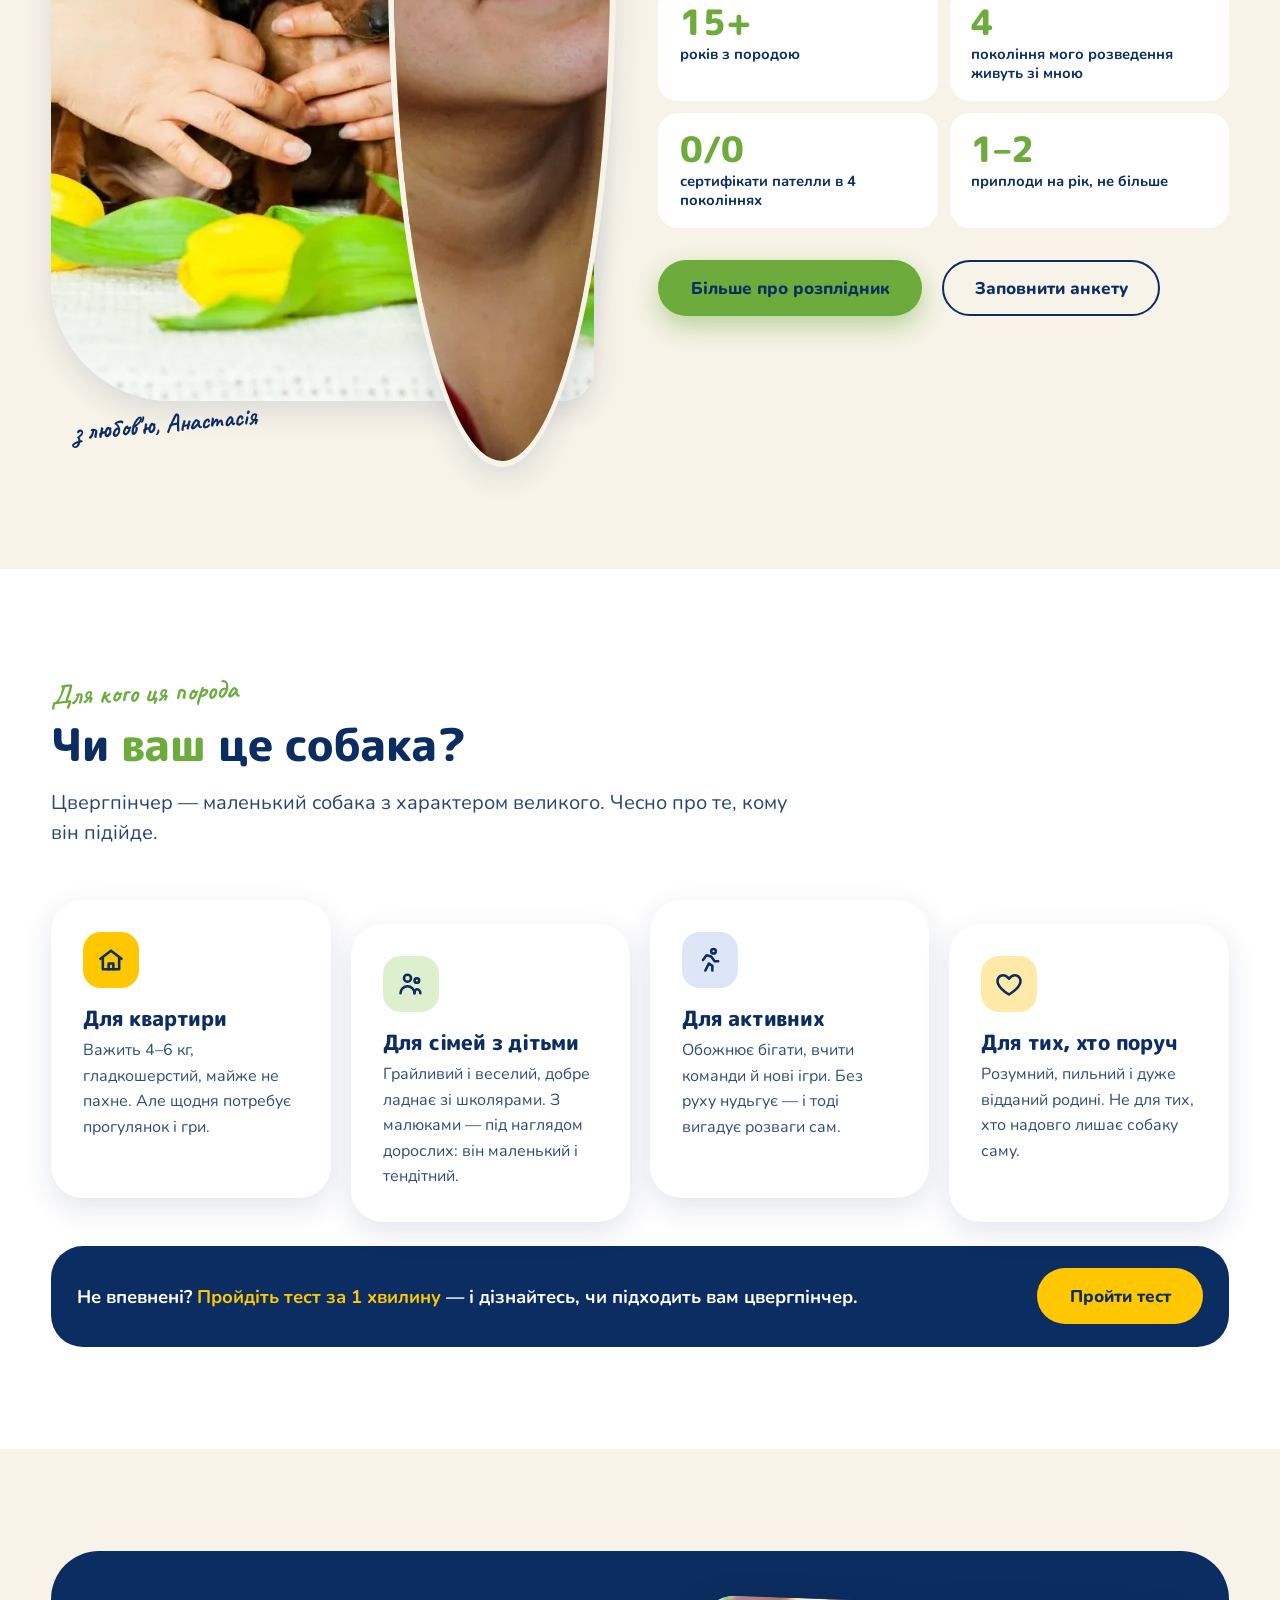
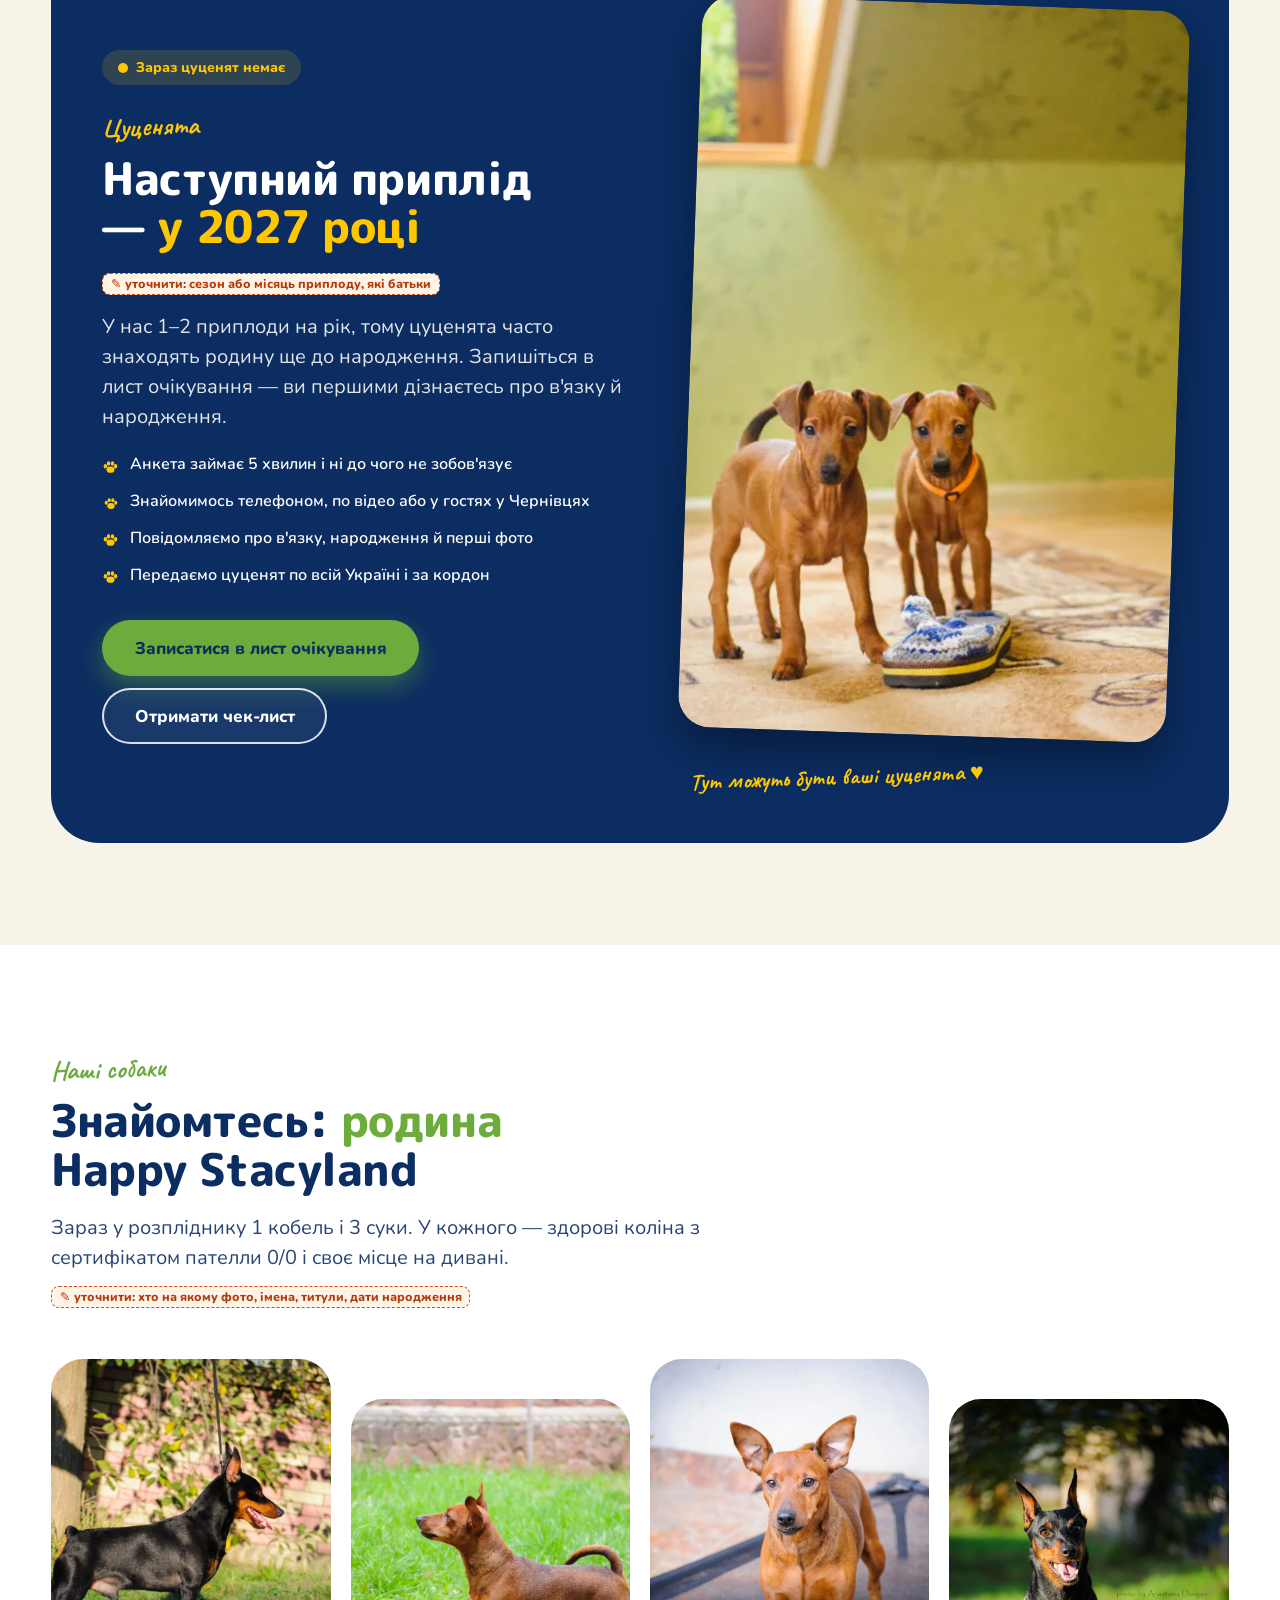
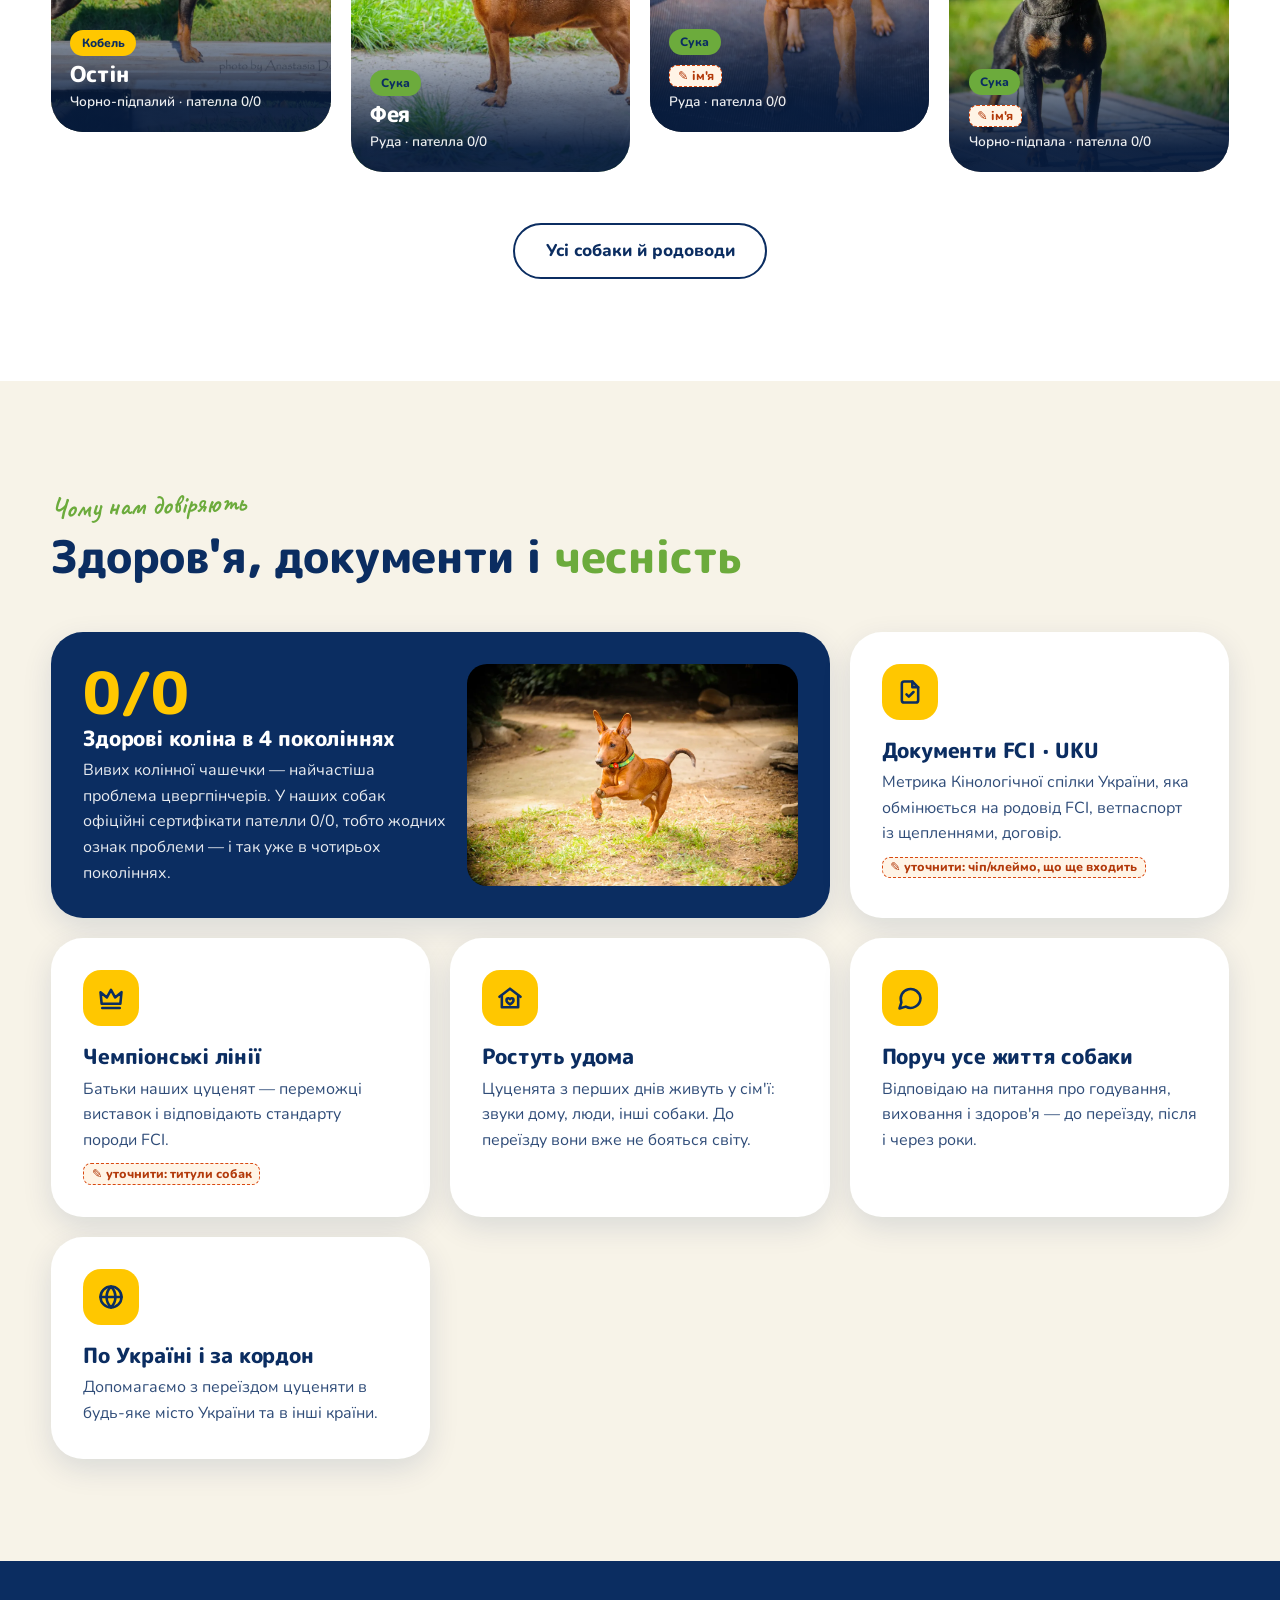
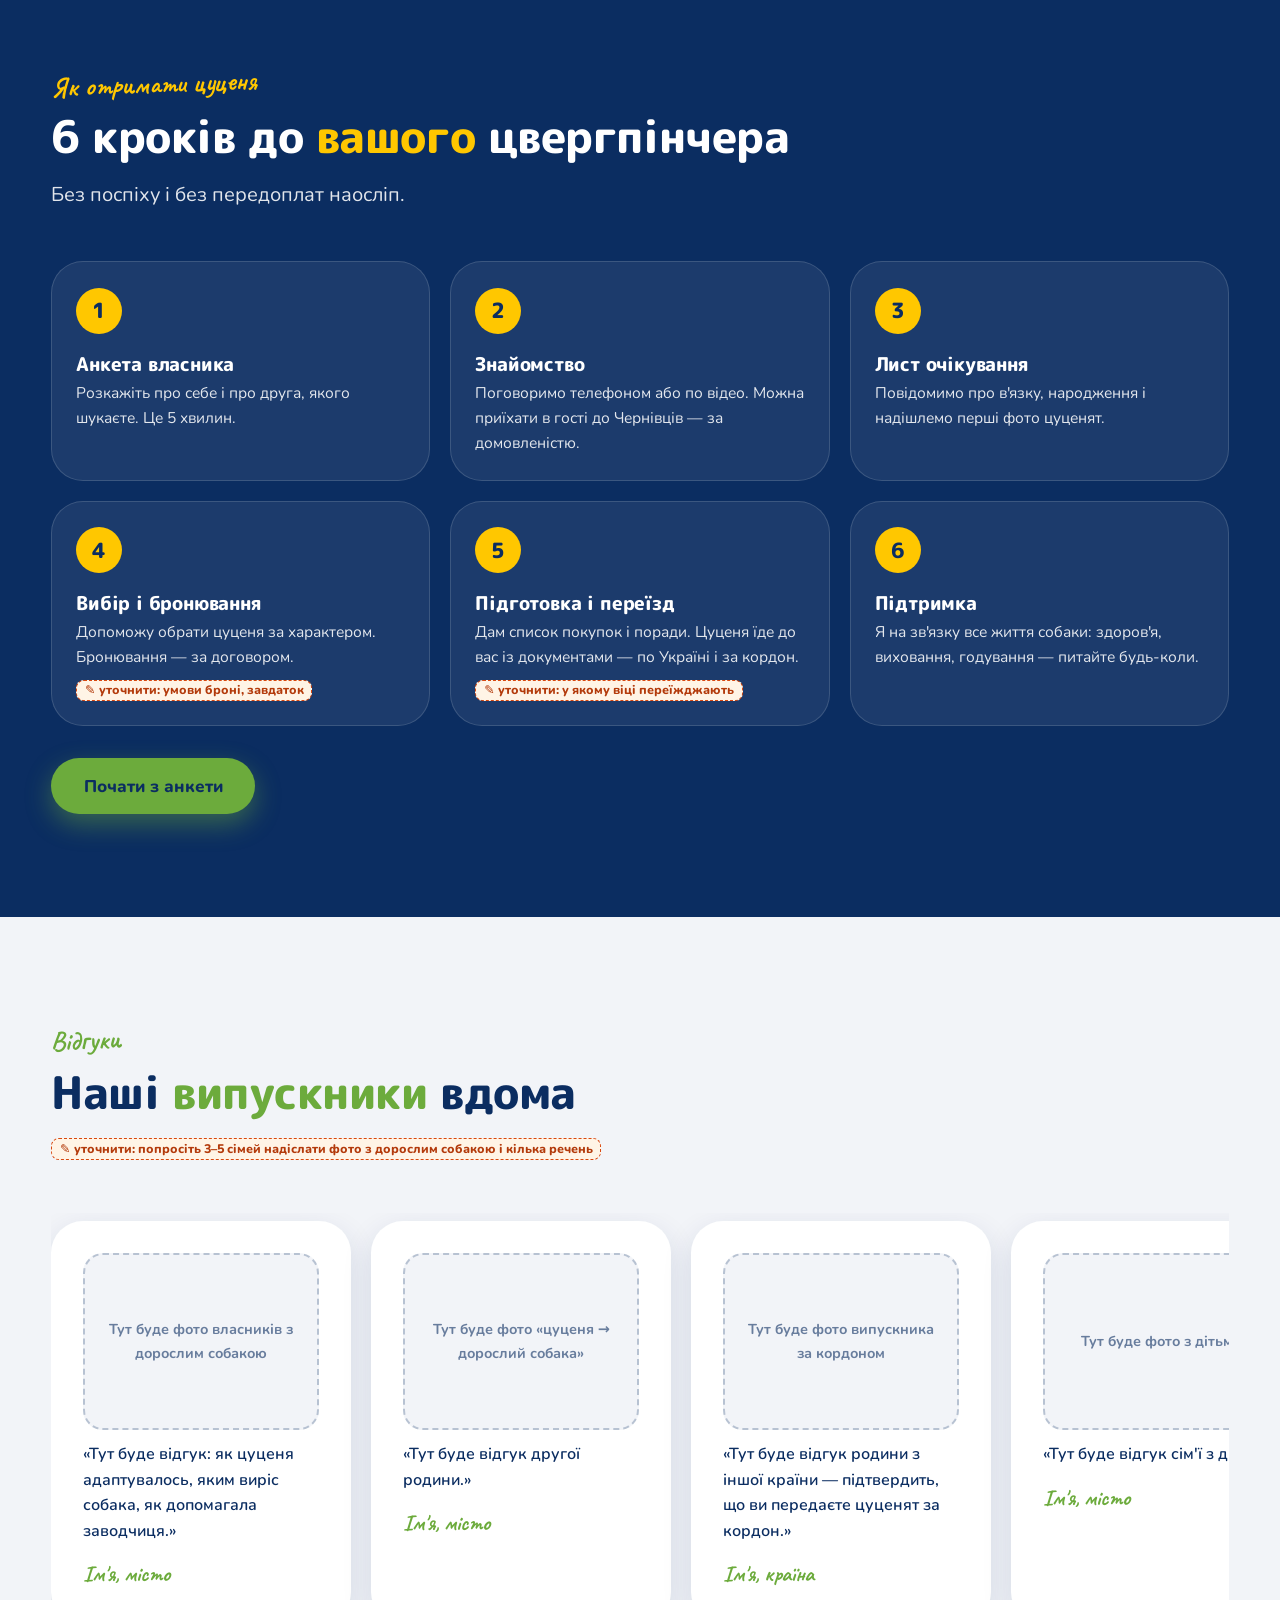
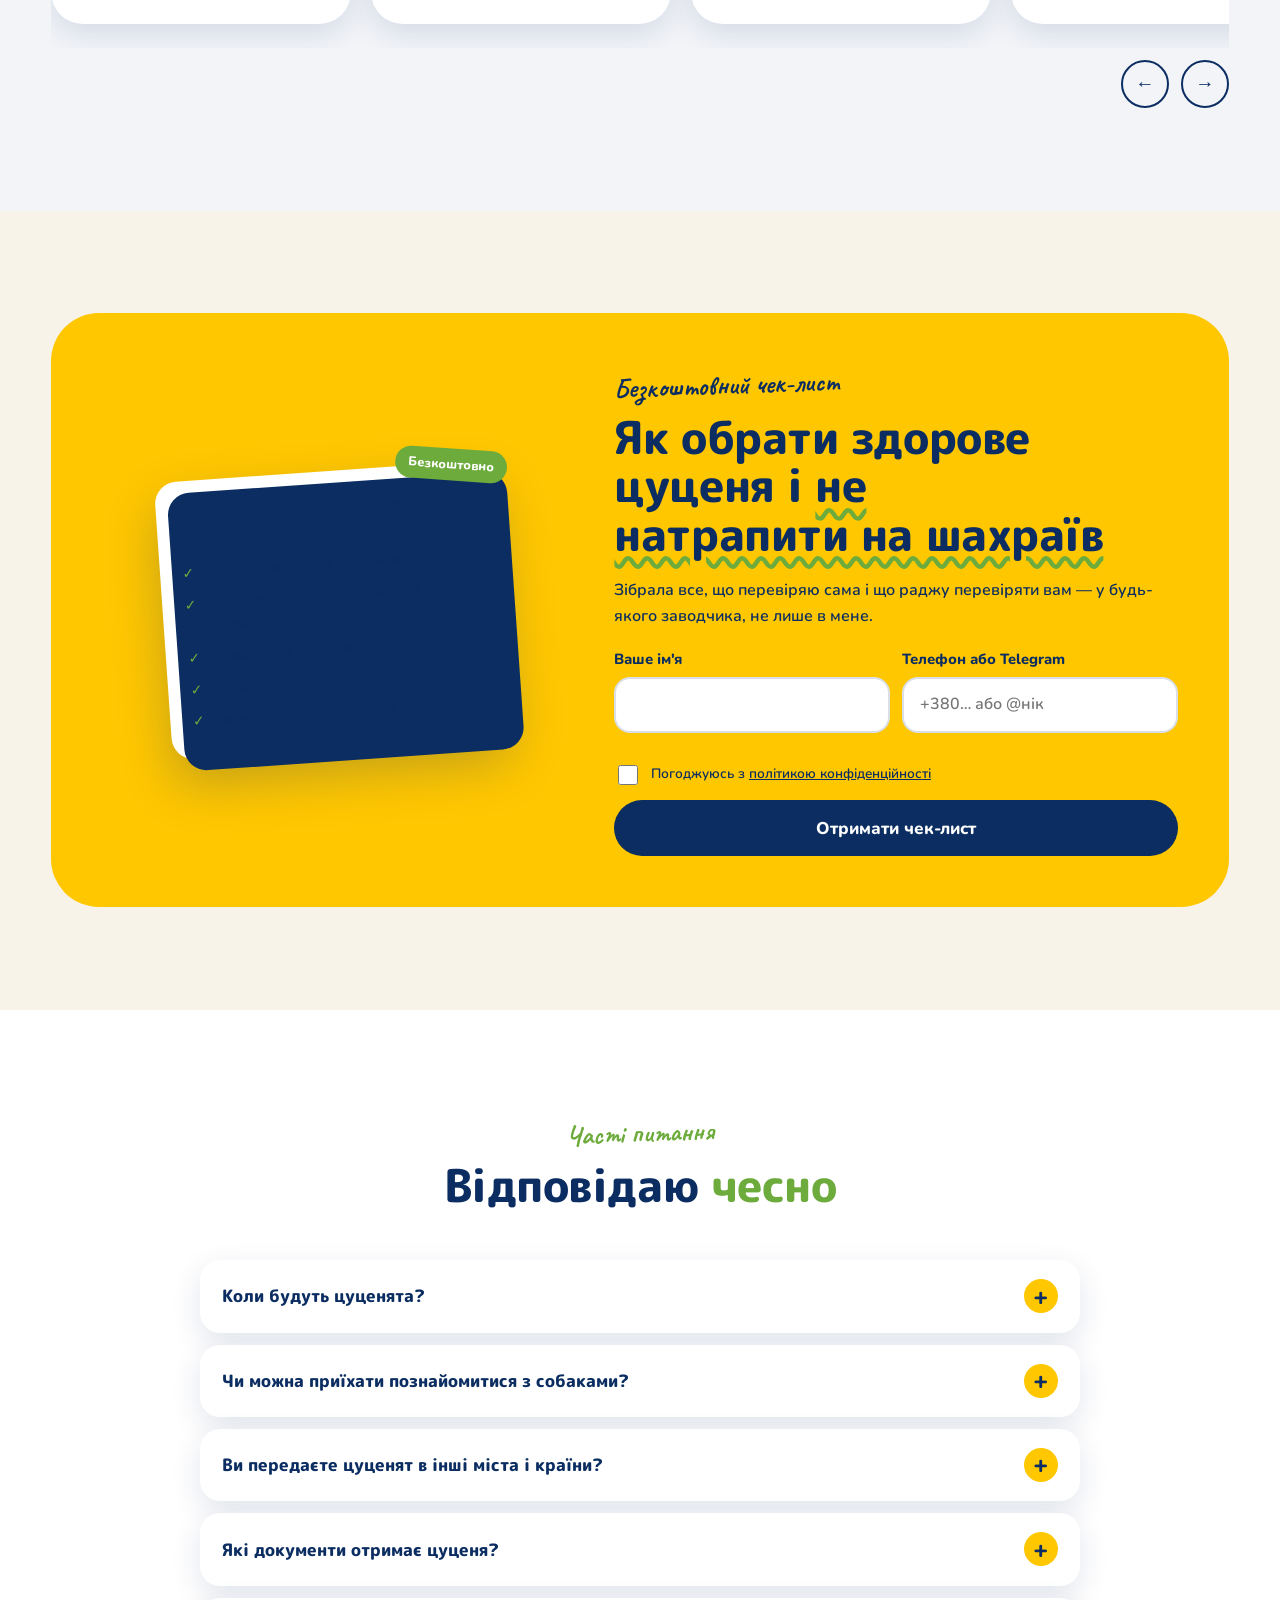
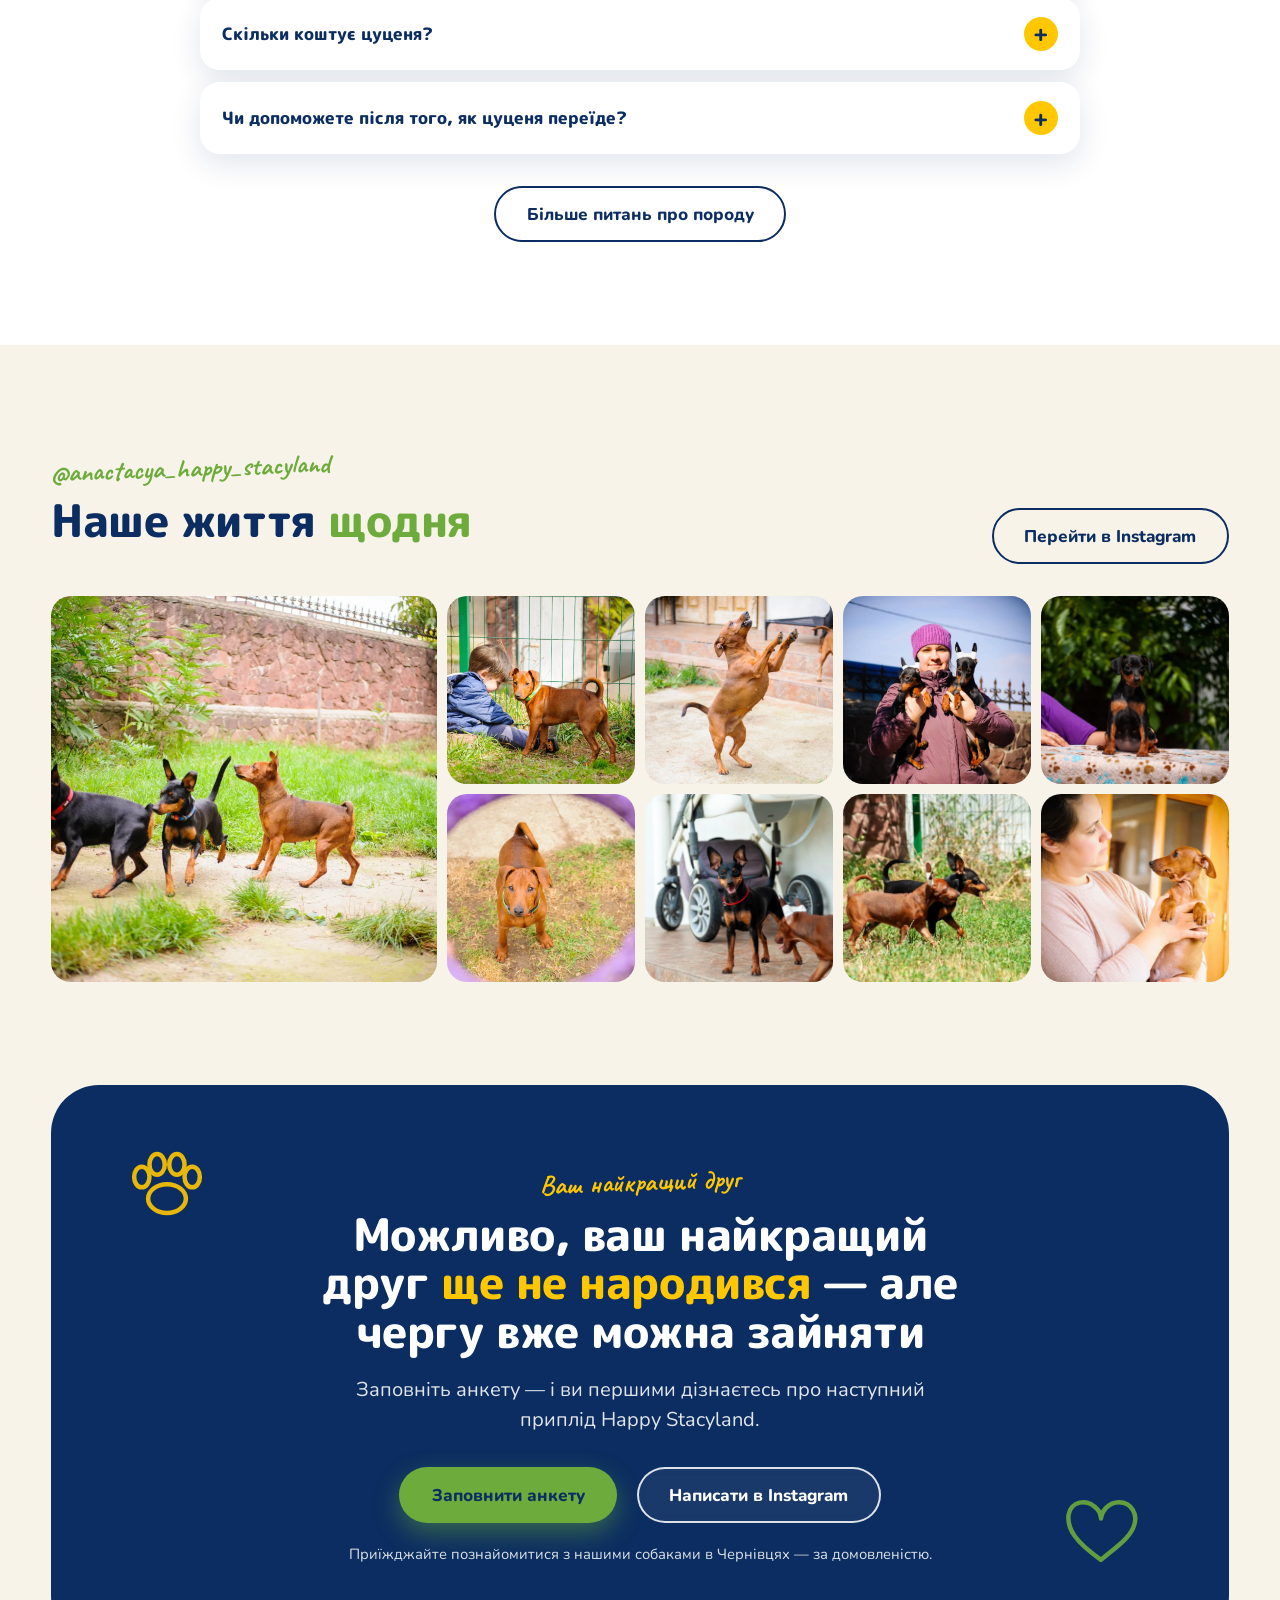
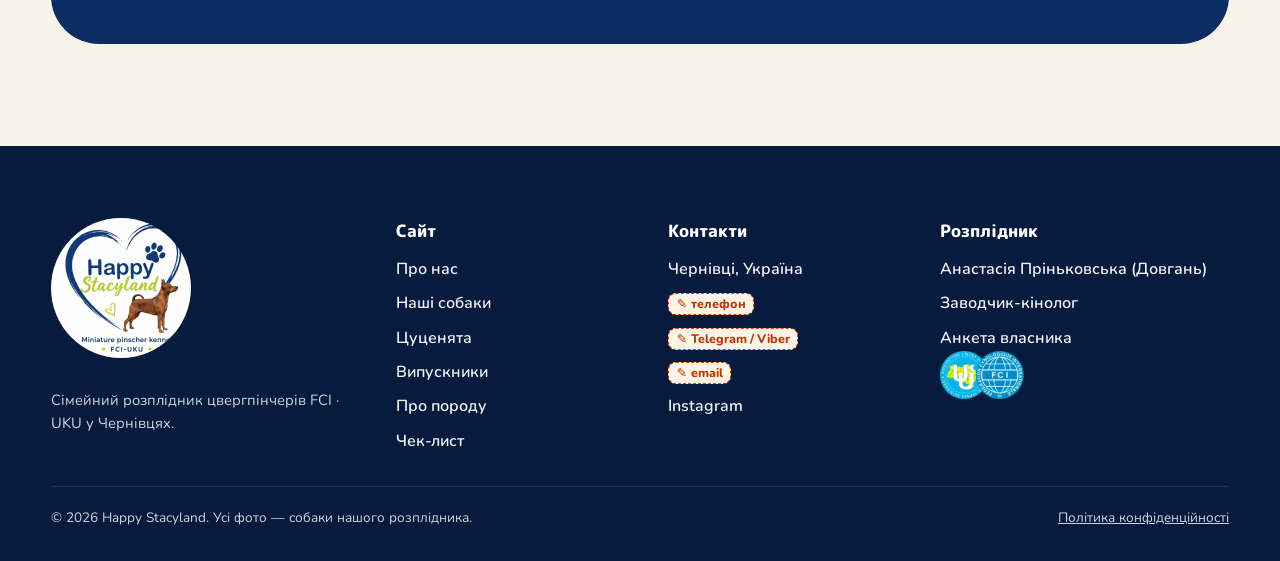
==== commit 5a2271aa: "Головна сторінка повністю, внутрішні сторінки, анкета, чек-лист і квіз Головна (після Hero): про зав" ====
--- a/site/index.html
+++ b/site/index.html
@@ -18,6 +18,7 @@
   <link rel="preconnect" href="https://fonts.gstatic.com" crossorigin>
   <link rel="stylesheet" href="https://fonts.googleapis.com/css2?family=M+PLUS+Rounded+1c:wght@800&family=Nunito:wght@400;600;700;800&family=Caveat:wght@700&display=swap">
 
+  <link rel="icon" href="assets/images/favicon.png" type="image/png">
   <link rel="preload" as="image" href="assets/hero/frame-00.webp">
   <link rel="stylesheet" href="css/style.css">
 </head>
@@ -187,9 +188,496 @@
       </svg>
     </section>
 
-    <!-- Наступні блоки головної додаються нижче -->
+    <!-- ===================== ПРО ЗАВОДЧИКА ===================== -->
+    <section class="section" id="about" aria-labelledby="about-title">
+      <div class="container about">
+        <div class="about__media" data-reveal>
+          <span class="about__blob" aria-hidden="true"></span>
+          <img class="about__photo-main" src="assets/images/breeder-litter.webp" width="1400" height="999" loading="lazy"
+               alt="Анастасія Пріньковська тримає на руках виводок рудих цуценят цвергпінчера">
+          <img class="about__photo-small" src="assets/images/breeder-kiss.webp" width="991" height="1000" loading="lazy"
+               alt="Цвергпінчер лиже щоку заводчиці">
+          <span class="about__sign" aria-hidden="true">з любов'ю, Анастасія</span>
+        </div>
+
+        <div data-reveal>
+          <span class="eyebrow">Про заводчика</span>
+          <h2 class="section-title" id="about-title">Я розводжу собак, з якими <mark>живу сама</mark></h2>
+          <p class="section-lead" style="margin-bottom: 1.5rem;">
+            Мене звати Анастасія Пріньковська (Довгань). Понад 15 років я живу з цвергпінчерами
+            і вирощую цуценят у своєму домі в Чернівцях.
+          </p>
+          <blockquote class="quote">
+            Я не прагну виростити якомога більше цуценят. Моє завдання — виростити таких собак,
+            яких я сама із задоволенням залишила б у своєму домі.
+          </blockquote>
+          <div class="stats">
+            <div class="stat"><span class="stat__num">15+</span><span class="stat__label">років з породою</span></div>
+            <div class="stat"><span class="stat__num">4</span><span class="stat__label">покоління мого розведення живуть зі мною</span></div>
+            <div class="stat"><span class="stat__num">0/0</span><span class="stat__label">сертифікати пателли в 4 поколіннях</span></div>
+            <div class="stat"><span class="stat__num">1–2</span><span class="stat__label">приплоди на рік, не більше</span></div>
+          </div>
+          <div class="btn-row">
+            <a class="btn btn--primary" href="about.html">Більше про розплідник</a>
+            <a class="btn btn--outline" href="contacts.html#anketa">Заповнити анкету</a>
+          </div>
+        </div>
+      </div>
+    </section>
+
+    <!-- ===================== ДЛЯ КОГО ЦВЕРГПІНЧЕР ===================== -->
+    <section class="section section--white" id="fit" aria-labelledby="fit-title">
+      <div class="container">
+        <div class="section-head" data-reveal>
+          <span class="eyebrow">Для кого ця порода</span>
+          <h2 class="section-title" id="fit-title">Чи <mark>ваш</mark> це собака?</h2>
+          <p class="section-lead">Цвергпінчер — маленький собака з характером великого. Чесно про те, кому він підійде.</p>
+        </div>
+
+        <div class="fit-grid">
+          <article class="card" data-reveal>
+            <span class="card__icon" aria-hidden="true"><svg viewBox="0 0 24 24" fill="none" stroke="currentColor" stroke-width="2.2" stroke-linecap="round" stroke-linejoin="round"><path d="M3 11 12 4l9 7"/><path d="M5 10v10h14V10"/><path d="M10 20v-5h4v5"/></svg></span>
+            <h3 class="card__title">Для квартири</h3>
+            <p class="card__text">Важить 4–6 кг, гладкошерстий, майже не пахне. Але щодня потребує прогулянок і гри.</p>
+          </article>
+          <article class="card" data-reveal>
+            <span class="card__icon" aria-hidden="true"><svg viewBox="0 0 24 24" fill="none" stroke="currentColor" stroke-width="2.2" stroke-linecap="round" stroke-linejoin="round"><circle cx="9" cy="7" r="3"/><circle cx="17" cy="9" r="2"/><path d="M3 20c0-3.3 2.7-6 6-6s6 2.7 6 6"/><path d="M15 20c0-2 1-3.5 2-3.5s3 1 3 3.5"/></svg></span>
+            <h3 class="card__title">Для сімей з дітьми</h3>
+            <p class="card__text">Грайливий і веселий, добре ладнає зі школярами. З малюками — під наглядом дорослих: він маленький і тендітний.</p>
+          </article>
+          <article class="card" data-reveal>
+            <span class="card__icon" aria-hidden="true"><svg viewBox="0 0 24 24" fill="none" stroke="currentColor" stroke-width="2.2" stroke-linecap="round" stroke-linejoin="round"><circle cx="15" cy="4.5" r="2"/><path d="M8 21l3-6 3 2v4"/><path d="M6 12l3-4 4 1 3 4h3"/></svg></span>
+            <h3 class="card__title">Для активних</h3>
+            <p class="card__text">Обожнює бігати, вчити команди й нові ігри. Без руху нудьгує — і тоді вигадує розваги сам.</p>
+          </article>
+          <article class="card" data-reveal>
+            <span class="card__icon" aria-hidden="true"><svg viewBox="0 0 24 24" fill="none" stroke="currentColor" stroke-width="2.2" stroke-linecap="round" stroke-linejoin="round"><path d="M12 21s-7.5-4.6-9.4-9.3C1.2 8.2 3.4 4.5 7 4.5c2.2 0 3.7 1.3 5 3 1.3-1.7 2.8-3 5-3 3.6 0 5.8 3.7 4.4 7.2C19.5 16.4 12 21 12 21z"/></svg></span>
+            <h3 class="card__title">Для тих, хто поруч</h3>
+            <p class="card__text">Розумний, пильний і дуже відданий родині. Не для тих, хто надовго лишає собаку саму.</p>
+          </article>
+        </div>
+
+        <div class="fit-cta" data-reveal>
+          <p class="fit-cta__text">Не впевнені? <span>Пройдіть тест за 1 хвилину</span> — і дізнайтесь, чи підходить вам цвергпінчер.</p>
+          <a class="btn btn--yellow" href="breed.html#quiz">Пройти тест</a>
+        </div>
+      </div>
+    </section>
+
+    <!-- ===================== ЦУЦЕНЯТА / ЛИСТ ОЧІКУВАННЯ ===================== -->
+    <section class="section" id="puppies" aria-labelledby="puppies-title">
+      <div class="container">
+        <div class="litter" data-reveal>
+          <div>
+            <span class="litter__status">Зараз цуценят немає</span><br>
+            <span class="eyebrow">Цуценята</span>
+            <h2 class="section-title" id="puppies-title">Наступний приплід — <mark>у 2027 році</mark></h2>
+            <p class="todo">уточнити: сезон або місяць приплоду, які батьки</p>
+            <p class="section-lead" style="margin-top: 1rem;">
+              У нас 1–2 приплоди на рік, тому цуценята часто знаходять родину ще до народження.
+              Запишіться в лист очікування — ви першими дізнаєтесь про в'язку й народження.
+            </p>
+            <ul class="litter__list">
+              <li>Анкета займає 5 хвилин і ні до чого не зобов'язує</li>
+              <li>Знайомимось телефоном, по відео або у гостях у Чернівцях</li>
+              <li>Повідомляємо про в'язку, народження й перші фото</li>
+              <li>Передаємо цуценят по всій Україні і за кордон</li>
+            </ul>
+            <div class="btn-row">
+              <a class="btn btn--primary" href="contacts.html#anketa">Записатися в лист очікування</a>
+              <a class="btn btn--ghost-light" href="#guide">Отримати чек-лист</a>
+            </div>
+          </div>
+          <div>
+            <img class="litter__photo" src="assets/images/life-puppies.webp" width="1100" height="732" loading="lazy"
+                 alt="Двоє рудих цуценят цвергпінчера граються в кімнаті">
+            <p class="litter__note">Тут можуть бути ваші цуценята ♥</p>
+          </div>
+        </div>
+      </div>
+    </section>
+
+    <!-- ===================== НАШІ СОБАКИ ===================== -->
+    <section class="section section--white" id="dogs" aria-labelledby="dogs-title">
+      <div class="container">
+        <div class="section-head" data-reveal>
+          <span class="eyebrow">Наші собаки</span>
+          <h2 class="section-title" id="dogs-title">Знайомтесь: <mark>родина</mark> Happy Stacyland</h2>
+          <p class="section-lead">Зараз у розпліднику 1 кобель і 3 суки. У кожного — здорові коліна з сертифікатом пателли 0/0 і своє місце на дивані.</p>
+          <p class="todo" style="margin-top: 0.8rem;">уточнити: хто на якому фото, імена, титули, дати народження</p>
+        </div>
+
+        <div class="dogs-grid">
+          <a class="dog-card" href="dogs.html" data-reveal>
+            <img class="dog-card__img" src="assets/images/dog-1.webp" width="1400" height="1000" loading="lazy" alt="Чорно-підпалий кобель цвергпінчера у виставковій стійці">
+            <div class="dog-card__body">
+              <span class="dog-card__sex">Кобель</span>
+              <h3 class="dog-card__name">Остін</h3>
+              <p class="dog-card__meta">Чорно-підпалий · пателла 0/0</p>
+              <div class="dog-card__more"><span>Титули: <span class="todo">уточнити</span></span></div>
+            </div>
+          </a>
+          <a class="dog-card" href="dogs.html" data-reveal>
+            <img class="dog-card__img" src="assets/images/dog-2.webp" width="1400" height="933" loading="lazy" alt="Руда сука цвергпінчера Фея стоїть на траві">
+            <div class="dog-card__body">
+              <span class="dog-card__sex dog-card__sex--female">Сука</span>
+              <h3 class="dog-card__name">Фея</h3>
+              <p class="dog-card__meta">Руда · пателла 0/0</p>
+              <div class="dog-card__more"><span>Титули: <span class="todo">уточнити</span></span></div>
+            </div>
+          </a>
+          <a class="dog-card" href="dogs.html" data-reveal>
+            <img class="dog-card__img" src="assets/images/dog-3.webp" width="933" height="1400" loading="lazy" alt="Руда сука цвергпінчера дивиться в камеру">
+            <div class="dog-card__body">
+              <span class="dog-card__sex dog-card__sex--female">Сука</span>
+              <h3 class="dog-card__name"><span class="todo">ім'я</span></h3>
+              <p class="dog-card__meta">Руда · пателла 0/0</p>
+              <div class="dog-card__more"><span>Титули: <span class="todo">уточнити</span></span></div>
+            </div>
+          </a>
+          <a class="dog-card" href="dogs.html" data-reveal>
+            <img class="dog-card__img" src="assets/images/dog-4.webp" width="932" height="1400" loading="lazy" alt="Чорно-підпала сука цвергпінчера стоїть на дерев'яному помості">
+            <div class="dog-card__body">
+              <span class="dog-card__sex dog-card__sex--female">Сука</span>
+              <h3 class="dog-card__name"><span class="todo">ім'я</span></h3>
+              <p class="dog-card__meta">Чорно-підпала · пателла 0/0</p>
+              <div class="dog-card__more"><span>Титули: <span class="todo">уточнити</span></span></div>
+            </div>
+          </a>
+        </div>
+
+        <div class="dogs-more" data-reveal>
+          <a class="btn btn--outline" href="dogs.html">Усі собаки й родоводи</a>
+        </div>
+      </div>
+    </section>
+
+    <!-- ===================== ЧОМУ НАМ ДОВІРЯЮТЬ ===================== -->
+    <section class="section" id="trust" aria-labelledby="trust-title">
+      <div class="container">
+        <div class="section-head" data-reveal>
+          <span class="eyebrow">Чому нам довіряють</span>
+          <h2 class="section-title" id="trust-title">Здоров'я, документи і <mark>чесність</mark></h2>
+        </div>
+
+        <div class="trust-grid">
+          <article class="card card--feature" data-reveal>
+            <div>
+              <span class="big-num">0/0</span>
+              <h3 class="card__title">Здорові коліна в 4 поколіннях</h3>
+              <p class="card__text">
+                Вивих колінної чашечки — найчастіша проблема цвергпінчерів. У наших собак офіційні
+                сертифікати пателли 0/0, тобто жодних ознак проблеми — і так уже в чотирьох поколіннях.
+              </p>
+            </div>
+            <img src="assets/images/life-jump.webp" width="1100" height="732" loading="lazy" alt="Рудий цвергпінчер у стрибку на прогулянці">
+          </article>
+          <article class="card" data-reveal>
+            <span class="card__icon" aria-hidden="true"><svg viewBox="0 0 24 24" fill="none" stroke="currentColor" stroke-width="2.2" stroke-linecap="round" stroke-linejoin="round"><path d="M14 3H7a2 2 0 0 0-2 2v14a2 2 0 0 0 2 2h10a2 2 0 0 0 2-2V8z"/><path d="M14 3v5h5"/><path d="M9 14l2 2 4-4"/></svg></span>
+            <h3 class="card__title">Документи FCI · UKU</h3>
+            <p class="card__text">Метрика Кінологічної спілки України, яка обмінюється на родовід FCI, ветпаспорт із щепленнями, договір.</p>
+            <p class="todo" style="margin-top: 0.6rem;">уточнити: чіп/клеймо, що ще входить</p>
+          </article>
+          <article class="card" data-reveal>
+            <span class="card__icon" aria-hidden="true"><svg viewBox="0 0 24 24" fill="none" stroke="currentColor" stroke-width="2.2" stroke-linecap="round" stroke-linejoin="round"><path d="M4 17 L3 7 L8.5 11.5 L12 5 L15.5 11.5 L21 7 L20 17 Z"/><path d="M4.5 20.5 H19.5"/></svg></span>
+            <h3 class="card__title">Чемпіонські лінії</h3>
+            <p class="card__text">Батьки наших цуценят — переможці виставок і відповідають стандарту породи FCI.</p>
+            <p class="todo" style="margin-top: 0.6rem;">уточнити: титули собак</p>
+          </article>
+          <article class="card" data-reveal>
+            <span class="card__icon" aria-hidden="true"><svg viewBox="0 0 24 24" fill="none" stroke="currentColor" stroke-width="2.2" stroke-linecap="round" stroke-linejoin="round"><path d="M3 11 12 4l9 7"/><path d="M5 10v10h14V10"/><path d="M12 17.5s-3-1.8-3-3.6c0-1 .8-1.7 1.6-1.7.6 0 1.1.3 1.4.8.3-.5.8-.8 1.4-.8.8 0 1.6.7 1.6 1.7 0 1.8-3 3.6-3 3.6z"/></svg></span>
+            <h3 class="card__title">Ростуть удома</h3>
+            <p class="card__text">Цуценята з перших днів живуть у сім'ї: звуки дому, люди, інші собаки. До переїзду вони вже не бояться світу.</p>
+          </article>
+          <article class="card" data-reveal>
+            <span class="card__icon" aria-hidden="true"><svg viewBox="0 0 24 24" fill="none" stroke="currentColor" stroke-width="2.2" stroke-linecap="round" stroke-linejoin="round"><path d="M21 12a8.5 8.5 0 0 1-12.6 7.4L3 21l1.6-5.2A8.5 8.5 0 1 1 21 12z"/></svg></span>
+            <h3 class="card__title">Поруч усе життя собаки</h3>
+            <p class="card__text">Відповідаю на питання про годування, виховання і здоров'я — до переїзду, після і через роки.</p>
+          </article>
+          <article class="card" data-reveal>
+            <span class="card__icon" aria-hidden="true"><svg viewBox="0 0 24 24" fill="none" stroke="currentColor" stroke-width="2.2" stroke-linecap="round" stroke-linejoin="round"><circle cx="12" cy="12" r="9"/><path d="M3 12h18"/><path d="M12 3c2.5 2.6 3.8 5.6 3.8 9s-1.3 6.4-3.8 9c-2.5-2.6-3.8-5.6-3.8-9S9.5 5.6 12 3z"/></svg></span>
+            <h3 class="card__title">По Україні і за кордон</h3>
+            <p class="card__text">Допомагаємо з переїздом цуценяти в будь-яке місто України та в інші країни.</p>
+          </article>
+        </div>
+      </div>
+    </section>
+
+    <!-- ===================== ЯК ОТРИМАТИ ЦУЦЕНЯ ===================== -->
+    <section class="section section--navy" id="steps" aria-labelledby="steps-title">
+      <div class="container">
+        <div class="section-head" data-reveal>
+          <span class="eyebrow">Як отримати цуценя</span>
+          <h2 class="section-title" id="steps-title">6 кроків до <mark>вашого</mark> цвергпінчера</h2>
+          <p class="section-lead">Без поспіху і без передоплат наосліп.</p>
+        </div>
+        <ol class="steps">
+          <li class="step" data-reveal>
+            <h3 class="step__title">Анкета власника</h3>
+            <p class="step__text">Розкажіть про себе і про друга, якого шукаєте. Це 5 хвилин.</p>
+          </li>
+          <li class="step" data-reveal>
+            <h3 class="step__title">Знайомство</h3>
+            <p class="step__text">Поговоримо телефоном або по відео. Можна приїхати в гості до Чернівців — за домовленістю.</p>
+          </li>
+          <li class="step" data-reveal>
+            <h3 class="step__title">Лист очікування</h3>
+            <p class="step__text">Повідомимо про в'язку, народження і надішлемо перші фото цуценят.</p>
+          </li>
+          <li class="step" data-reveal>
+            <h3 class="step__title">Вибір і бронювання</h3>
+            <p class="step__text">Допоможу обрати цуценя за характером. Бронювання — за договором.</p>
+            <p class="todo" style="margin-top: 0.6rem;">уточнити: умови броні, завдаток</p>
+          </li>
+          <li class="step" data-reveal>
+            <h3 class="step__title">Підготовка і переїзд</h3>
+            <p class="step__text">Дам список покупок і поради. Цуценя їде до вас із документами — по Україні і за кордон.</p>
+            <p class="todo" style="margin-top: 0.6rem;">уточнити: у якому віці переїжджають</p>
+          </li>
+          <li class="step" data-reveal>
+            <h3 class="step__title">Підтримка</h3>
+            <p class="step__text">Я на зв'язку все життя собаки: здоров'я, виховання, годування — питайте будь-коли.</p>
+          </li>
+        </ol>
+        <div class="steps-cta" data-reveal>
+          <a class="btn btn--primary" href="contacts.html#anketa">Почати з анкети</a>
+        </div>
+      </div>
+    </section>
+
+    <!-- ===================== ВІДГУКИ ===================== -->
+    <section class="section section--light" id="reviews" aria-labelledby="reviews-title">
+      <div class="container">
+        <div class="section-head" data-reveal>
+          <span class="eyebrow">Відгуки</span>
+          <h2 class="section-title" id="reviews-title">Наші <mark>випускники</mark> вдома</h2>
+          <p class="todo">уточнити: попросіть 3–5 сімей надіслати фото з дорослим собакою і кілька речень</p>
+        </div>
+        <div class="reviews" data-slider>
+          <article class="card review">
+            <div class="review__photo">Тут буде фото власників з дорослим собакою</div>
+            <p class="review__text">«Тут буде відгук: як цуценя адаптувалось, яким виріс собака, як допомагала заводчиця.»</p>
+            <p class="review__author">Ім'я, місто</p>
+          </article>
+          <article class="card review">
+            <div class="review__photo">Тут буде фото «цуценя → дорослий собака»</div>
+            <p class="review__text">«Тут буде відгук другої родини.»</p>
+            <p class="review__author">Ім'я, місто</p>
+          </article>
+          <article class="card review">
+            <div class="review__photo">Тут буде фото випускника за кордоном</div>
+            <p class="review__text">«Тут буде відгук родини з іншої країни — підтвердить, що ви передаєте цуценят за кордон.»</p>
+            <p class="review__author">Ім'я, країна</p>
+          </article>
+          <article class="card review">
+            <div class="review__photo">Тут буде фото з дітьми</div>
+            <p class="review__text">«Тут буде відгук сім'ї з дітьми.»</p>
+            <p class="review__author">Ім'я, місто</p>
+          </article>
+        </div>
+        <div class="slider-nav" aria-label="Гортати відгуки">
+          <button type="button" data-slider-prev aria-label="Попередній відгук">←</button>
+          <button type="button" data-slider-next aria-label="Наступний відгук">→</button>
+        </div>
+      </div>
+    </section>
+
+    <!-- ===================== БЕЗКОШТОВНИЙ ЧЕК-ЛИСТ (лід-магніт) ===================== -->
+    <section class="section" id="guide" aria-labelledby="guide-title">
+      <div class="container">
+        <div class="lead" data-reveal>
+          <div class="lead__mock" aria-hidden="true">
+            <span class="lead__mock-tag">Безкоштовно</span>
+            <p class="lead__mock-title">Як обрати здорове цуценя цвергпінчера</p>
+            <ul class="lead__mock-list">
+              <li>Які документи має дати заводчик</li>
+              <li>Що таке пателла 0/0 і навіщо її перевіряти</li>
+              <li>Як виглядає здорове цуценя</li>
+              <li>12 питань заводчику до бронювання</li>
+              <li>Червоні прапорці шахраїв</li>
+            </ul>
+          </div>
+          <div>
+            <span class="eyebrow">Безкоштовний чек-лист</span>
+            <h2 class="section-title" id="guide-title">Як обрати здорове цуценя і <mark>не натрапити на шахраїв</mark></h2>
+            <p style="margin-bottom: 1.2rem; font-weight: 600;">
+              Зібрала все, що перевіряю сама і що раджу перевіряти вам — у будь-якого заводчика, не лише в мене.
+            </p>
+            <form class="form" data-lead-form="guide" data-success-url="guide.html" novalidate>
+              <div class="form__row">
+                <label class="field">
+                  <span class="field__label">Ваше ім'я</span>
+                  <input class="field__input" type="text" name="name" autocomplete="given-name" required>
+                  <span class="field__error"></span>
+                </label>
+                <label class="field">
+                  <span class="field__label">Телефон або Telegram</span>
+                  <input class="field__input" type="text" name="contact" autocomplete="tel" placeholder="+380… або @нік" required>
+                  <span class="field__error"></span>
+                </label>
+              </div>
+              <input class="hp" type="text" name="website" tabindex="-1" autocomplete="off" aria-hidden="true">
+              <label class="consent">
+                <input type="checkbox" name="consent" required>
+                <span>Погоджуюсь з <a href="privacy.html">політикою конфіденційності</a></span>
+              </label>
+              <button class="btn btn--navy" type="submit">Отримати чек-лист</button>
+              <p class="form__status" role="status" aria-live="polite"></p>
+            </form>
+          </div>
+        </div>
+      </div>
+    </section>
+
+    <!-- ===================== FAQ ===================== -->
+    <section class="section section--white" id="faq" aria-labelledby="faq-title">
+      <div class="container">
+        <div class="section-head section-head--center" data-reveal>
+          <span class="eyebrow">Часті питання</span>
+          <h2 class="section-title" id="faq-title">Відповідаю <mark>чесно</mark></h2>
+        </div>
+        <div class="faq">
+          <details class="faq__item" data-reveal>
+            <summary class="faq__q">Коли будуть цуценята?</summary>
+            <div class="faq__a">
+              Наступний приплід плануємо у 2027 році. Щоб не пропустити, запишіться в
+              <a href="contacts.html#anketa"><u>лист очікування</u></a> — повідомимо першими.
+              <span class="todo">уточнити сезон</span>
+            </div>
+          </details>
+          <details class="faq__item" data-reveal>
+            <summary class="faq__q">Чи можна приїхати познайомитися з собаками?</summary>
+            <div class="faq__a">
+              Так, за домовленістю — у Чернівцях. Якщо цуценята ще не вакциновані, їх можна лише подивитися:
+              на руки не беремо, щоб не принести інфекцію.
+            </div>
+          </details>
+          <details class="faq__item" data-reveal>
+            <summary class="faq__q">Ви передаєте цуценят в інші міста і країни?</summary>
+            <div class="faq__a">
+              Так, по всій Україні і за кордон. Як саме цуценя доїде до вас, обговорюємо індивідуально.
+              <span class="todo">уточнити: способи доставки, хто оплачує</span>
+            </div>
+          </details>
+          <details class="faq__item" data-reveal>
+            <summary class="faq__q">Які документи отримає цуценя?</summary>
+            <div class="faq__a">
+              Метрику Кінологічної спілки України (UKU), яку пізніше обмінюють на родовід FCI,
+              ветеринарний паспорт із відмітками про щеплення і договір.
+              <span class="todo">уточнити повний перелік</span>
+            </div>
+          </details>
+          <details class="faq__item" data-reveal>
+            <summary class="faq__q">Скільки коштує цуценя?</summary>
+            <div class="faq__a">
+              Вартість залежить від приплоду і перспектив цуценяти. Називаю її після знайомства, коли розумію,
+              яке цуценя вам підійде.
+              <span class="todo">уточнити: вказувати ціну чи діапазон</span>
+            </div>
+          </details>
+          <details class="faq__item" data-reveal>
+            <summary class="faq__q">Чи допоможете після того, як цуценя переїде?</summary>
+            <div class="faq__a">
+              Так. Я на зв'язку все життя собаки: годування, виховання, здоров'я, виставки — питайте будь-коли.
+            </div>
+          </details>
+        </div>
+        <p class="faq__more" data-reveal><a class="btn btn--outline" href="breed.html#faq">Більше питань про породу</a></p>
+      </div>
+    </section>
+
+    <!-- ===================== INSTAGRAM ===================== -->
+    <section class="section" id="instagram" aria-labelledby="insta-title">
+      <div class="container">
+        <div class="insta-head" data-reveal>
+          <div class="section-head">
+            <span class="eyebrow">@anactacya_happy_stacyland</span>
+            <h2 class="section-title" id="insta-title">Наше життя <mark>щодня</mark></h2>
+          </div>
+          <a class="btn btn--outline" href="https://instagram.com/anactacya_happy_stacyland" target="_blank" rel="noopener">Перейти в Instagram</a>
+        </div>
+        <div class="insta" data-reveal>
+          <a class="insta__item" href="https://instagram.com/anactacya_happy_stacyland" target="_blank" rel="noopener"><img src="assets/images/life-pack.webp" loading="lazy" alt="Чотири цвергпінчери граються на подвір'ї"></a>
+          <a class="insta__item" href="https://instagram.com/anactacya_happy_stacyland" target="_blank" rel="noopener"><img src="assets/images/life-child.webp" loading="lazy" alt="Дитина грається з рудим цвергпінчером"></a>
+          <a class="insta__item" href="https://instagram.com/anactacya_happy_stacyland" target="_blank" rel="noopener"><img src="assets/images/life-dance.webp" loading="lazy" alt="Рудий цвергпінчер стоїть на задніх лапах"></a>
+          <a class="insta__item" href="https://instagram.com/anactacya_happy_stacyland" target="_blank" rel="noopener"><img src="assets/images/breeder-two.webp" loading="lazy" alt="Анастасія тримає двох цуценят цвергпінчера"></a>
+          <a class="insta__item" href="https://instagram.com/anactacya_happy_stacyland" target="_blank" rel="noopener"><img src="assets/images/life-puppy.webp" loading="lazy" alt="Цуценя цвергпінчера сидить на ліжку"></a>
+          <a class="insta__item" href="https://instagram.com/anactacya_happy_stacyland" target="_blank" rel="noopener"><img src="assets/images/life-ring.webp" loading="lazy" alt="Рудий цвергпінчер дивиться крізь іграшку-кільце"></a>
+          <a class="insta__item" href="https://instagram.com/anactacya_happy_stacyland" target="_blank" rel="noopener"><img src="assets/images/life-home.webp" loading="lazy" alt="Два цвергпінчери вдома біля дитячої коляски"></a>
+          <a class="insta__item" href="https://instagram.com/anactacya_happy_stacyland" target="_blank" rel="noopener"><img src="assets/images/life-duo.webp" loading="lazy" alt="Рудий і чорно-підпалий цвергпінчери на траві"></a>
+          <a class="insta__item" href="https://instagram.com/anactacya_happy_stacyland" target="_blank" rel="noopener"><img src="assets/images/breeder-red.webp" loading="lazy" alt="Анастасія з рудим цвергпінчером на руках"></a>
+        </div>
+      </div>
+    </section>
+
+    <!-- ===================== ФІНАЛЬНИЙ ЗАКЛИК ===================== -->
+    <section class="section" id="final" aria-labelledby="final-title" style="padding-top: 0;">
+      <div class="container">
+        <div class="final" data-reveal>
+          <svg class="final__doodle final__doodle--1" viewBox="0 0 100 100" fill="none" stroke="#FFC700" stroke-width="5" stroke-linecap="round" aria-hidden="true"><ellipse cx="50" cy="64" rx="21" ry="16"/><ellipse cx="22" cy="40" rx="8.5" ry="11.5"/><ellipse cx="39" cy="26" rx="8.5" ry="11.5"/><ellipse cx="61" cy="26" rx="8.5" ry="11.5"/><ellipse cx="78" cy="40" rx="8.5" ry="11.5"/></svg>
+          <svg class="final__doodle final__doodle--2" viewBox="0 0 100 100" fill="none" stroke="#6CAB3C" stroke-width="5" stroke-linecap="round" stroke-linejoin="round" aria-hidden="true"><path d="M50 82 C22 62 12 48 14 32 C16 18 34 12 46 26 C49 29 50 33 50 36 C51 28 58 18 70 18 C84 18 92 32 86 46 C80 60 64 70 50 82 Z"/></svg>
+          <span class="eyebrow">Ваш найкращий друг</span>
+          <h2 class="section-title" id="final-title">Можливо, ваш найкращий друг <mark>ще не народився</mark> — але чергу вже можна зайняти</h2>
+          <p class="section-lead">Заповніть анкету — і ви першими дізнаєтесь про наступний приплід Happy Stacyland.</p>
+          <div class="btn-row">
+            <a class="btn btn--primary" href="contacts.html#anketa">Заповнити анкету</a>
+            <a class="btn btn--ghost-light" href="https://instagram.com/anactacya_happy_stacyland" target="_blank" rel="noopener">Написати в Instagram</a>
+          </div>
+          <p class="final__note">Приїжджайте познайомитися з нашими собаками в Чернівцях — за домовленістю.</p>
+        </div>
+      </div>
+    </section>
 
   </main>
+
+  <!-- ===================== ФУТЕР ===================== -->
+  <footer class="footer">
+    <div class="container">
+      <div class="footer__grid">
+        <div class="footer__brand">
+          <img class="footer__logo" src="assets/images/logo-full.webp" width="280" height="280" loading="lazy" alt="Логотип Happy Stacyland — Miniature pinscher kennel FCI-UKU">
+          <p class="footer__about">Сімейний розплідник цвергпінчерів FCI · UKU у Чернівцях.</p>
+        </div>
+        <nav aria-label="Меню у футері">
+          <p class="footer__title">Сайт</p>
+          <ul class="footer__list">
+            <li><a href="about.html">Про нас</a></li>
+            <li><a href="dogs.html">Наші собаки</a></li>
+            <li><a href="puppies.html">Цуценята</a></li>
+            <li><a href="graduates.html">Випускники</a></li>
+            <li><a href="breed.html">Про породу</a></li>
+            <li><a href="guide.html">Чек-лист</a></li>
+          </ul>
+        </nav>
+        <div>
+          <p class="footer__title">Контакти</p>
+          <ul class="footer__list">
+            <li>Чернівці, Україна</li>
+            <li><span class="todo">телефон</span></li>
+            <li><span class="todo">Telegram / Viber</span></li>
+            <li><span class="todo">email</span></li>
+            <li><a href="https://instagram.com/anactacya_happy_stacyland" target="_blank" rel="noopener">Instagram</a></li>
+          </ul>
+        </div>
+        <div>
+          <p class="footer__title">Розплідник</p>
+          <ul class="footer__list">
+            <li>Анастасія Пріньковська (Довгань)</li>
+            <li>Заводчик-кінолог</li>
+            <li><a href="contacts.html#anketa">Анкета власника</a></li>
+          </ul>
+          <img class="footer__orgs" src="assets/images/logo-fci-uku.webp" width="209" height="120" loading="lazy" alt="Члени UKU та FCI">
+        </div>
+      </div>
+      <div class="footer__bottom">
+        <span>© 2026 Happy Stacyland. Усі фото — собаки нашого розплідника.</span>
+        <a href="privacy.html">Політика конфіденційності</a>
+      </div>
+    </div>
+  </footer>
+
+  <!-- Плаваюча кнопка на телефоні -->
+  <a class="btn btn--primary mobile-cta" href="contacts.html#anketa">Записатися в лист очікування</a>
 
   <script src="js/main.js" defer></script>
 </body>
--- a/site/css/style.css
+++ b/site/css/style.css
@@ -731,7 +731,752 @@
   .logo__stacyland { font-size: 1.5rem; }
   .header__icon--hide-mobile { display: none; }
   .hero__lead { font-size: 1rem; margin-bottom: var(--space-m); }
-  .hero__actions { flex-direction: column; margin-bottom: var(--space-m); }
+  .hero__actions { flex-direction: column; align-self: stretch; margin-bottom: var(--space-m); }
   .hero__actions .btn { width: 100%; }
   .breeder-card { margin-top: var(--space-m); }
 }
+
+/* =========================================================
+   9. Загальні елементи секцій (для всіх блоків після Hero)
+   ========================================================= */
+.section {
+  position: relative;
+  padding: clamp(4rem, 8vw, 7rem) 0;
+}
+.section--white { background: var(--c-white); }
+.section--light { background: var(--c-light); }
+.section--navy { background: var(--c-navy); color: var(--c-white); }
+.container {
+  width: 100%;
+  max-width: var(--container);
+  margin: 0 auto;
+  padding: 0 var(--gutter);
+}
+
+/* Шапка секції: рукописний надпис + заголовок + короткий текст */
+.section-head { max-width: 760px; margin-bottom: clamp(2rem, 4vw, 3.25rem); }
+.section-head--center { margin-left: auto; margin-right: auto; text-align: center; }
+.eyebrow {
+  display: inline-block;
+  margin-bottom: 0.35rem;
+  font-family: var(--font-hand);
+  font-size: clamp(1.4rem, 1.2rem + 0.6vw, 1.8rem);
+  font-weight: 700;
+  color: var(--c-green);
+  transform: rotate(-2deg);
+}
+.section--navy .eyebrow,
+.litter .eyebrow,
+.final .eyebrow { color: var(--c-yellow); }
+.section-title { font-size: var(--fs-h2); margin-bottom: var(--space-m); text-wrap: balance; }
+.section-title mark { background: none; color: var(--c-green); }
+.section--navy .section-title mark,
+.litter .section-title mark,
+.final .section-title mark,
+.page-hero .section-title mark { color: var(--c-yellow); }
+.section-lead { font-size: var(--fs-lead); line-height: 1.5; opacity: 0.88; }
+
+/* Позначка «уточнити» — видно, що інформацію треба доповнити */
+.todo {
+  display: inline-flex;
+  align-items: center;
+  gap: 0.3em;
+  padding: 0.15em 0.6em;
+  border: 1.5px dashed #D9480F;
+  border-radius: 8px;
+  background: #FFF4E6;
+  color: #B33A0B;
+  font-family: var(--font-body);
+  font-size: 0.78rem;
+  font-weight: 800;
+  line-height: 1.3;
+  letter-spacing: 0;
+  vertical-align: middle;
+  white-space: normal;
+}
+.todo::before { content: "✎"; }
+
+/* Кнопки для світлого фону */
+.btn--outline { border-color: var(--c-navy); color: var(--c-navy); background: transparent; }
+.btn--outline:hover { background: var(--c-navy); color: var(--c-white); }
+.btn-row { display: flex; flex-wrap: wrap; gap: var(--space-s) var(--space-m); align-items: center; }
+
+/* Картка — базова біла заокруглена */
+.card {
+  position: relative;
+  padding: clamp(1.4rem, 2.5vw, 2rem);
+  border-radius: var(--radius-l);
+  background: var(--c-white);
+  box-shadow: var(--shadow-soft);
+  transition: transform 0.35s var(--ease-out), box-shadow 0.35s var(--ease-out);
+}
+.card:hover { transform: translateY(-6px); box-shadow: 0 18px 40px rgba(11, 45, 97, 0.16); }
+.card__icon {
+  display: grid;
+  place-items: center;
+  width: 56px;
+  height: 56px;
+  margin-bottom: var(--space-m);
+  border-radius: 18px;
+  background: var(--c-yellow);
+  color: var(--c-navy);
+}
+.card__icon svg { width: 28px; height: 28px; }
+.card__title { font-size: 1.3rem; margin-bottom: 0.5rem; }
+.card__text { opacity: 0.85; }
+
+/* =========================================================
+   10. Про заводчика
+   ========================================================= */
+.about { display: grid; grid-template-columns: 1fr 1.05fr; gap: clamp(2rem, 5vw, 5rem); align-items: center; }
+.about__media { position: relative; padding-bottom: 12%; isolation: isolate; }
+.about__photo-main {
+  width: 100%;
+  aspect-ratio: 4 / 3;
+  object-fit: cover;
+  border-radius: var(--radius-l) var(--radius-l) var(--radius-l) 120px;
+  box-shadow: var(--shadow-soft);
+}
+.about__photo-small {
+  position: absolute;
+  right: -4%;
+  bottom: 0;
+  width: 42%;
+  aspect-ratio: 1;
+  object-fit: cover;
+  border-radius: 50%;
+  border: 6px solid var(--c-cream);
+  box-shadow: var(--shadow-soft);
+}
+.about__blob {
+  position: absolute;
+  left: -8%;
+  top: -8%;
+  z-index: -1;
+  width: 55%;
+  aspect-ratio: 1;
+  border-radius: 46% 54% 60% 40% / 50% 42% 58% 50%;
+  background: var(--c-yellow);
+}
+.about__sign {
+  position: absolute;
+  left: 4%;
+  bottom: 2%;
+  font-family: var(--font-hand);
+  font-size: 1.6rem;
+  font-weight: 700;
+  color: var(--c-navy);
+  transform: rotate(-5deg);
+}
+.quote {
+  position: relative;
+  margin: 0 0 var(--space-l);
+  padding: 1.4rem 1.6rem 1.4rem 3.4rem;
+  border-radius: var(--radius-m);
+  background: var(--c-white);
+  font-size: 1.08rem;
+  font-weight: 600;
+  line-height: 1.5;
+  box-shadow: var(--shadow-soft);
+}
+.quote::before {
+  content: "\201C";
+  position: absolute;
+  left: 1rem;
+  top: 0.2rem;
+  font-family: var(--font-heading);
+  font-size: 3.6rem;
+  line-height: 1;
+  color: var(--c-yellow);
+}
+.stats { display: grid; grid-template-columns: repeat(2, 1fr); gap: var(--space-s); margin-bottom: var(--space-l); }
+.stat {
+  padding: 1rem 1.2rem;
+  border-radius: var(--radius-m);
+  background: var(--c-white);
+  border: 2px solid transparent;
+  transition: border-color 0.3s;
+}
+.stat:hover { border-color: var(--c-yellow); }
+.stat__num { display: block; font-family: var(--font-heading); font-size: clamp(1.8rem, 1.4rem + 1vw, 2.4rem); font-weight: 800; line-height: 1; color: var(--c-green); }
+.stat__label { display: block; margin-top: 0.35rem; font-size: 0.92rem; font-weight: 700; line-height: 1.3; }
+
+/* =========================================================
+   11. Для кого цвергпінчер
+   ========================================================= */
+.fit-grid { display: grid; grid-template-columns: repeat(4, 1fr); gap: var(--space-m); }
+.fit-grid .card:nth-child(even) { transform: translateY(1.5rem); }
+.fit-grid .card:nth-child(even):hover { transform: translateY(calc(1.5rem - 6px)); }
+.fit-grid .card:nth-child(1) .card__icon { background: var(--c-yellow); }
+.fit-grid .card:nth-child(2) .card__icon { background: #DDEFCC; }
+.fit-grid .card:nth-child(3) .card__icon { background: #DCE6F7; }
+.fit-grid .card:nth-child(4) .card__icon { background: #FFE9A8; }
+.fit-cta {
+  display: flex;
+  flex-wrap: wrap;
+  align-items: center;
+  justify-content: space-between;
+  gap: var(--space-m);
+  margin-top: 3rem;
+  padding: 1.4rem 1.6rem;
+  border-radius: var(--radius-l);
+  background: var(--c-navy);
+  color: var(--c-white);
+}
+.fit-cta__text { font-size: 1.15rem; font-weight: 700; }
+.fit-cta__text span { color: var(--c-yellow); }
+
+/* =========================================================
+   12. Цуценята / лист очікування
+   ========================================================= */
+.litter {
+  position: relative;
+  display: grid;
+  grid-template-columns: 1.1fr 1fr;
+  gap: clamp(2rem, 4vw, 4rem);
+  align-items: center;
+  padding: clamp(1.8rem, 4vw, 3.5rem);
+  border-radius: 48px;
+  background: var(--c-navy);
+  color: var(--c-white);
+  overflow: hidden;
+}
+.litter__status {
+  display: inline-flex;
+  align-items: center;
+  gap: 0.5rem;
+  margin-bottom: var(--space-m);
+  padding: 0.4rem 1rem;
+  border-radius: var(--radius-pill);
+  background: rgba(255, 199, 0, 0.15);
+  color: var(--c-yellow);
+  font-weight: 800;
+  font-size: var(--fs-small);
+}
+.litter__status::before {
+  content: "";
+  width: 10px;
+  height: 10px;
+  border-radius: 50%;
+  background: var(--c-yellow);
+  animation: pulse 1.8s ease-in-out infinite;
+}
+.litter__list { display: grid; gap: 0.7rem; margin: var(--space-m) 0 var(--space-l); }
+.litter__list li { position: relative; padding-left: 1.7rem; font-weight: 600; }
+.litter__list li::before {
+  content: "";
+  position: absolute;
+  left: 0;
+  top: 0.35em;
+  width: 1.05rem;
+  height: 1.05rem;
+  background: url("data:image/svg+xml,%3Csvg xmlns='http://www.w3.org/2000/svg' viewBox='0 0 32 32'%3E%3Cg fill='%23FFC700'%3E%3Cellipse cx='16' cy='22' rx='7.5' ry='5.8'/%3E%3Cellipse cx='6.5' cy='15.5' rx='3.2' ry='4.2'/%3E%3Cellipse cx='12.3' cy='10.5' rx='3.2' ry='4.2'/%3E%3Cellipse cx='19.7' cy='10.5' rx='3.2' ry='4.2'/%3E%3Cellipse cx='25.5' cy='15.5' rx='3.2' ry='4.2'/%3E%3C/g%3E%3C/svg%3E") no-repeat center / contain;
+}
+.litter__photo {
+  width: 100%;
+  aspect-ratio: 4 / 3;
+  object-fit: cover;
+  border-radius: var(--radius-l);
+  transform: rotate(2deg);
+  box-shadow: 0 20px 40px rgba(0, 0, 0, 0.35);
+}
+.litter__note {
+  margin-top: var(--space-m);
+  font-family: var(--font-hand);
+  font-size: 1.45rem;
+  font-weight: 700;
+  color: var(--c-yellow);
+  transform: rotate(-2deg);
+}
+@keyframes pulse {
+  0%, 100% { box-shadow: 0 0 0 0 rgba(255, 199, 0, 0.6); }
+  50% { box-shadow: 0 0 0 8px rgba(255, 199, 0, 0); }
+}
+
+/* =========================================================
+   13. Наші собаки — галерея-портфоліо
+   ========================================================= */
+.dogs-grid { display: grid; grid-template-columns: repeat(4, 1fr); gap: var(--space-m); }
+.dog-card {
+  position: relative;
+  display: block;
+  overflow: hidden;
+  border-radius: var(--radius-l);
+  background: var(--c-navy);
+  aspect-ratio: 3 / 4;
+  color: var(--c-white);
+}
+.dog-card:nth-child(even) { margin-top: 2.5rem; }
+.dog-card__img { width: 100%; height: 100%; object-fit: cover; transition: transform 0.8s var(--ease-out); }
+.dog-card:hover .dog-card__img { transform: scale(1.06); }
+.dog-card__body {
+  position: absolute;
+  inset: auto 0 0 0;
+  padding: 3.5rem 1.2rem 1.2rem;
+  background: linear-gradient(0deg, rgba(6, 27, 61, 0.94) 15%, rgba(6, 27, 61, 0));
+}
+.dog-card__sex {
+  display: inline-block;
+  margin-bottom: 0.4rem;
+  padding: 0.2rem 0.7rem;
+  border-radius: var(--radius-pill);
+  background: var(--c-yellow);
+  color: var(--c-navy);
+  font-size: 0.75rem;
+  font-weight: 800;
+}
+.dog-card__sex--female { background: var(--c-green); }
+.dog-card__name { font-size: 1.4rem; margin-bottom: 0.25rem; }
+.dog-card__meta { font-size: 0.85rem; font-weight: 600; opacity: 0.92; }
+.dog-card__more {
+  display: grid;
+  gap: 0.3rem;
+  max-height: 0;
+  margin-top: 0;
+  overflow: hidden;
+  opacity: 0;
+  font-size: 0.85rem;
+  transition: max-height 0.5s var(--ease-out), opacity 0.4s, margin 0.4s;
+}
+.dog-card:hover .dog-card__more,
+.dog-card:focus-within .dog-card__more { max-height: 10rem; opacity: 1; margin-top: 0.5rem; }
+.dogs-more { margin-top: clamp(2.5rem, 4vw, 3.5rem); text-align: center; }
+
+/* =========================================================
+   14. Чому нам довіряють — бенто з карток
+   ========================================================= */
+.trust-grid { display: grid; grid-template-columns: repeat(3, 1fr); gap: var(--space-m); }
+.card--feature {
+  grid-column: span 2;
+  display: grid;
+  grid-template-columns: 1.1fr 1fr;
+  gap: var(--space-m);
+  align-items: center;
+  background: var(--c-navy);
+  color: var(--c-white);
+}
+.card--feature .card__text { opacity: 0.9; }
+.card--feature img { width: 100%; height: 100%; min-height: 220px; object-fit: cover; border-radius: var(--radius-m); }
+.big-num { display: block; margin-bottom: 0.4rem; font-family: var(--font-heading); font-size: clamp(2.6rem, 2rem + 2vw, 3.8rem); font-weight: 800; line-height: 1; color: var(--c-yellow); }
+
+/* =========================================================
+   15. Як отримати цуценя — кроки
+   ========================================================= */
+.steps { display: grid; grid-template-columns: repeat(3, 1fr); gap: var(--space-m); margin: 0; padding: 0; list-style: none; counter-reset: step; }
+.step {
+  position: relative;
+  padding: 1.6rem 1.5rem 1.5rem;
+  border-radius: var(--radius-l);
+  background: rgba(255, 255, 255, 0.07);
+  border: 1px solid rgba(255, 255, 255, 0.14);
+  counter-increment: step;
+  transition: background 0.3s;
+}
+.step:hover { background: rgba(255, 255, 255, 0.12); }
+.step::before {
+  content: counter(step);
+  display: grid;
+  place-items: center;
+  width: 46px;
+  height: 46px;
+  margin-bottom: var(--space-m);
+  border-radius: 50%;
+  background: var(--c-yellow);
+  color: var(--c-navy);
+  font-family: var(--font-heading);
+  font-size: 1.3rem;
+  font-weight: 800;
+}
+.step__title { font-size: 1.2rem; margin-bottom: 0.4rem; color: var(--c-white); }
+.step__text { font-size: 0.97rem; opacity: 0.88; }
+.steps-cta { margin-top: var(--space-l); }
+
+/* =========================================================
+   16. Відгуки — горизонтальний слайдер
+   ========================================================= */
+.reviews {
+  display: grid;
+  grid-auto-flow: column;
+  grid-auto-columns: minmax(300px, 32%);
+  gap: var(--space-m);
+  overflow-x: auto;
+  padding: 0.5rem 0.25rem 1.5rem;
+  scroll-snap-type: x mandatory;
+  scrollbar-width: thin;
+}
+.review { scroll-snap-align: start; display: flex; flex-direction: column; gap: var(--space-s); }
+.review:hover { transform: none; }
+.review__photo {
+  display: grid;
+  place-items: center;
+  aspect-ratio: 4 / 3;
+  padding: 1rem;
+  border-radius: var(--radius-m);
+  border: 2px dashed rgba(11, 45, 97, 0.25);
+  background: var(--c-light);
+  text-align: center;
+  font-size: 0.9rem;
+  font-weight: 700;
+  color: rgba(11, 45, 97, 0.6);
+}
+.review__text { font-weight: 600; }
+.review__author { font-family: var(--font-hand); font-size: 1.4rem; font-weight: 700; color: var(--c-green); }
+.slider-nav { display: flex; gap: var(--space-s); justify-content: flex-end; margin-top: var(--space-s); }
+.slider-nav button {
+  width: 48px;
+  height: 48px;
+  border: 2px solid var(--c-navy);
+  border-radius: 50%;
+  background: transparent;
+  color: var(--c-navy);
+  font-size: 1.2rem;
+  font-weight: 800;
+  transition: background 0.25s, color 0.25s;
+}
+.slider-nav button:hover { background: var(--c-navy); color: var(--c-white); }
+
+/* =========================================================
+   17. Лід-магніт (безкоштовний чек-лист)
+   ========================================================= */
+.lead {
+  display: grid;
+  grid-template-columns: 0.9fr 1.1fr;
+  gap: clamp(2rem, 4vw, 4rem);
+  align-items: center;
+  padding: clamp(1.8rem, 4vw, 3.5rem);
+  border-radius: 48px;
+  background: var(--c-yellow);
+  color: var(--c-navy);
+}
+.lead__mock {
+  position: relative;
+  max-width: 340px;
+  margin: 0 auto;
+  padding: 1.6rem 1.4rem;
+  border-radius: 22px;
+  background: var(--c-white);
+  box-shadow: 0 24px 50px rgba(11, 45, 97, 0.25);
+  transform: rotate(-4deg);
+  isolation: isolate;
+}
+.lead__mock::after {
+  content: "";
+  position: absolute;
+  inset: 12px -12px -12px 12px;
+  z-index: -1;
+  border-radius: 22px;
+  background: var(--c-navy);
+}
+.lead__mock-title { margin-bottom: 0.9rem; font-family: var(--font-heading); font-size: 1.15rem; font-weight: 800; line-height: 1.15; }
+.lead__mock-list { display: grid; gap: 0.55rem; font-size: 0.88rem; font-weight: 700; }
+.lead__mock-list li { display: flex; gap: 0.5rem; }
+.lead__mock-list li::before { content: "\2713"; color: var(--c-green); font-weight: 900; }
+.lead__mock-tag {
+  position: absolute;
+  top: -14px;
+  right: -14px;
+  padding: 0.35rem 0.8rem;
+  border-radius: var(--radius-pill);
+  background: var(--c-green);
+  color: var(--c-white);
+  font-size: 0.8rem;
+  font-weight: 800;
+  transform: rotate(8deg);
+}
+.lead .section-title mark { color: var(--c-navy); text-decoration: underline wavy var(--c-green); text-underline-offset: 6px; }
+.lead .eyebrow { color: var(--c-navy); }
+
+/* =========================================================
+   18. Форми
+   ========================================================= */
+.form { display: grid; gap: var(--space-s); }
+.form__row { display: grid; grid-template-columns: 1fr 1fr; gap: var(--space-s); }
+.field { display: grid; gap: 0.35rem; align-content: start; }
+.field__label { font-size: 0.92rem; font-weight: 800; }
+.field__label small { font-weight: 600; opacity: 0.7; }
+.field__input {
+  width: 100%;
+  min-height: 52px;
+  padding: 0.8rem 1rem;
+  border: 2px solid rgba(11, 45, 97, 0.15);
+  border-radius: 16px;
+  background: var(--c-white);
+  color: var(--c-navy);
+  font: inherit;
+  font-weight: 600;
+  transition: border-color 0.2s, box-shadow 0.2s;
+}
+textarea.field__input { min-height: 110px; resize: vertical; }
+.field__input:focus { outline: none; border-color: var(--c-green); box-shadow: 0 0 0 4px rgba(108, 171, 60, 0.2); }
+.field__input[aria-invalid="true"] { border-color: #D9480F; }
+.field__error { min-height: 1em; font-size: 0.8rem; font-weight: 700; color: #B33A0B; }
+
+/* Варіанти відповіді «чипами» */
+.choices { display: flex; flex-wrap: wrap; gap: 0.5rem; }
+.choice { position: relative; }
+.choice input { position: absolute; inset: 0; opacity: 0; }
+.choice span {
+  display: inline-block;
+  padding: 0.6rem 1rem;
+  border: 2px solid rgba(11, 45, 97, 0.15);
+  border-radius: var(--radius-pill);
+  background: var(--c-white);
+  font-size: 0.92rem;
+  font-weight: 700;
+  transition: background 0.2s, border-color 0.2s, color 0.2s;
+}
+.choice input:checked + span { background: var(--c-navy); border-color: var(--c-navy); color: var(--c-white); }
+.choice input:focus-visible + span { outline: 3px solid var(--c-yellow); outline-offset: 2px; }
+
+.consent { display: flex; gap: 0.6rem; align-items: flex-start; font-size: 0.85rem; font-weight: 600; }
+.consent input { width: 20px; height: 20px; margin-top: 2px; accent-color: var(--c-green); flex-shrink: 0; }
+.consent a { text-decoration: underline; }
+.hp { position: absolute !important; left: -9999px !important; }  /* пастка для спам-ботів */
+
+.form__status { display: none; padding: 1rem 1.2rem; border-radius: 16px; font-weight: 700; }
+.form__status--ok { display: block; background: #E6F4D9; color: #2F5F12; }
+.form__status--info { display: block; background: #FFF4E6; color: #8A3A0A; }
+.form__status--error { display: block; background: #FDE2E2; color: #8A1F1F; }
+.form__status a { text-decoration: underline; }
+
+/* Анкета — групи питань */
+.anketa { max-width: 880px; margin: 0 auto; }
+.anketa__group {
+  display: grid;
+  gap: var(--space-m);
+  margin: 0 0 var(--space-m);
+  padding: clamp(1.3rem, 3vw, 2rem);
+  border: 0;
+  border-radius: var(--radius-l);
+  background: var(--c-white);
+  box-shadow: var(--shadow-soft);
+}
+.anketa__legend { padding: 0; font-family: var(--font-heading); font-size: 1.3rem; font-weight: 800; }
+.anketa__legend span { margin-right: 0.4rem; color: var(--c-green); }
+.anketa__submit { display: grid; gap: var(--space-s); justify-items: start; }
+
+/* =========================================================
+   19. FAQ
+   ========================================================= */
+.faq { display: grid; gap: var(--space-s); max-width: 880px; margin: 0 auto; }
+.faq__item { overflow: hidden; border-radius: var(--radius-m); background: var(--c-white); box-shadow: var(--shadow-soft); }
+.faq__q {
+  display: flex;
+  justify-content: space-between;
+  align-items: center;
+  gap: var(--space-m);
+  padding: 1.2rem 1.4rem;
+  font-family: var(--font-heading);
+  font-size: 1.08rem;
+  font-weight: 800;
+  list-style: none;
+  cursor: pointer;
+}
+.faq__q::-webkit-details-marker { display: none; }
+.faq__q::after {
+  content: "+";
+  display: grid;
+  place-items: center;
+  flex-shrink: 0;
+  width: 34px;
+  height: 34px;
+  border-radius: 50%;
+  background: var(--c-yellow);
+  font-size: 1.3rem;
+  transition: transform 0.35s var(--ease-out);
+}
+.faq__item[open] .faq__q::after { transform: rotate(45deg); }
+.faq__a { padding: 0 1.4rem 1.3rem; line-height: 1.6; }
+.faq__item[open] .faq__a { animation: fade-up 0.4s var(--ease-out); }
+.faq__more { margin-top: var(--space-l); text-align: center; }
+
+/* =========================================================
+   20. Instagram-сітка
+   ========================================================= */
+.insta { display: grid; grid-template-columns: repeat(6, 1fr); gap: 0.6rem; }
+.insta__item { position: relative; display: block; overflow: hidden; border-radius: 20px; aspect-ratio: 1; }
+.insta__item:nth-child(1) { grid-column: span 2; grid-row: span 2; }
+.insta__item img { width: 100%; height: 100%; object-fit: cover; transition: transform 0.6s var(--ease-out); }
+.insta__item:hover img { transform: scale(1.08); }
+.insta__item::after {
+  content: "";
+  position: absolute;
+  inset: 0;
+  background: rgba(11, 45, 97, 0.35) url("data:image/svg+xml,%3Csvg xmlns='http://www.w3.org/2000/svg' viewBox='0 0 24 24' fill='none' stroke='white' stroke-width='2'%3E%3Crect x='3' y='3' width='18' height='18' rx='5'/%3E%3Ccircle cx='12' cy='12' r='4'/%3E%3C/svg%3E") no-repeat center / 36px;
+  opacity: 0;
+  transition: opacity 0.3s;
+}
+.insta__item:hover::after { opacity: 1; }
+.insta-head { display: flex; flex-wrap: wrap; justify-content: space-between; align-items: flex-end; gap: var(--space-m); margin-bottom: var(--space-l); }
+.insta-head .section-head { margin-bottom: 0; }
+
+/* =========================================================
+   21. Фінальний заклик
+   ========================================================= */
+.final {
+  position: relative;
+  overflow: hidden;
+  padding: clamp(2.5rem, 6vw, 5rem) clamp(1.5rem, 5vw, 4rem);
+  border-radius: 48px;
+  background: var(--c-navy);
+  color: var(--c-white);
+  text-align: center;
+}
+.final .section-title { max-width: 760px; margin-left: auto; margin-right: auto; }
+.final .section-lead { max-width: 640px; margin: 0 auto var(--space-l); }
+.final .btn-row { justify-content: center; }
+.final__note { max-width: 640px; margin: var(--space-m) auto 0; font-size: 0.92rem; opacity: 0.85; }
+.final__doodle { position: absolute; width: 90px; opacity: 0.9; animation: doodle-float 6s ease-in-out infinite; }
+.final__doodle--1 { top: 10%; left: 6%; }
+.final__doodle--2 { bottom: 12%; right: 7%; animation-delay: 1.5s; }
+
+/* =========================================================
+   22. Футер
+   ========================================================= */
+.footer { padding: clamp(3rem, 6vw, 4.5rem) 0 2rem; background: var(--c-navy-deep); color: var(--c-light); }
+.footer__grid { display: grid; grid-template-columns: 1.3fr 1fr 1fr 1.2fr; gap: var(--space-l); margin-bottom: var(--space-l); }
+.footer__brand { display: grid; gap: var(--space-s); justify-items: start; }
+.footer__logo { width: 140px; height: 140px; object-fit: cover; border-radius: 50%; background: var(--c-white); }
+.footer__about { font-size: 0.92rem; opacity: 0.85; }
+.footer__title { margin-bottom: var(--space-s); font-family: var(--font-heading); font-size: 1.05rem; font-weight: 800; color: var(--c-white); }
+.footer__list { display: grid; gap: 0.55rem; font-weight: 600; }
+.footer__list a:hover { color: var(--c-yellow); }
+.footer__orgs { width: auto; height: 48px; }
+.footer__bottom {
+  display: flex;
+  flex-wrap: wrap;
+  justify-content: space-between;
+  gap: var(--space-s);
+  padding-top: var(--space-m);
+  border-top: 1px solid rgba(255, 255, 255, 0.12);
+  font-size: 0.85rem;
+  opacity: 0.85;
+}
+.footer__bottom a { text-decoration: underline; }
+
+/* =========================================================
+   23. Внутрішні сторінки
+   ========================================================= */
+.page-hero {
+  position: relative;
+  padding: calc(var(--header-h) + clamp(2.5rem, 5vw, 4rem)) 0 clamp(4.5rem, 8vw, 6.5rem);
+  background: var(--c-navy);
+  color: var(--c-white);
+  overflow: hidden;
+}
+.page-hero .section-title { font-size: clamp(2.1rem, 1.4rem + 2.4vw, 3.4rem); }
+.page-hero .section-lead { max-width: 680px; }
+.page-hero__wave { position: absolute; left: 0; bottom: -1px; width: 100%; height: clamp(36px, 5vw, 70px); color: var(--c-cream); }
+.breadcrumbs { margin-bottom: var(--space-m); font-size: 0.85rem; font-weight: 700; opacity: 0.85; }
+.breadcrumbs a { text-decoration: underline; }
+.prose { max-width: 760px; }
+.prose h2 { font-size: 1.6rem; margin: 2.2rem 0 0.8rem; }
+.prose h3 { font-size: 1.2rem; margin: 1.6rem 0 0.5rem; }
+.prose p, .prose ul, .prose ol { margin-bottom: 1rem; }
+.prose ul, .prose ol { padding-left: 1.3rem; list-style: revert; }
+.prose li { margin-bottom: 0.4rem; }
+.two-col { display: grid; grid-template-columns: 1fr 1fr; gap: clamp(2rem, 4vw, 4rem); align-items: start; }
+
+/* Чек-лист (гайд) */
+.checklist { display: grid; gap: var(--space-s); margin-bottom: var(--space-l); }
+.checklist__item {
+  display: flex;
+  gap: var(--space-s);
+  align-items: flex-start;
+  padding: 1rem 1.2rem;
+  border-radius: var(--radius-m);
+  background: var(--c-white);
+  box-shadow: var(--shadow-soft);
+}
+.checklist__item input { width: 24px; height: 24px; margin-top: 3px; accent-color: var(--c-green); flex-shrink: 0; }
+.checklist__item strong { display: block; margin-bottom: 0.15rem; }
+.redflag { margin-bottom: 0.6rem; padding: 1rem 1.2rem; border-left: 6px solid #D9480F; border-radius: 0 var(--radius-m) var(--radius-m) 0; background: #FFF4E6; }
+
+/* Квіз */
+.quiz { max-width: 760px; margin: 0 auto; }
+.quiz__progress { height: 10px; margin-bottom: var(--space-m); border-radius: 10px; background: var(--c-white); overflow: hidden; }
+.quiz__bar { width: 0; height: 100%; background: var(--c-green); transition: width 0.4s var(--ease-out); }
+.quiz__count { margin-bottom: 0.4rem; font-size: 0.85rem; font-weight: 800; opacity: 0.7; }
+.quiz__step { display: none; }
+.quiz__step.is-active { display: block; animation: fade-up 0.45s var(--ease-out); }
+.quiz__q { margin-bottom: var(--space-m); font-size: 1.45rem; }
+.quiz__answers { display: grid; gap: 0.6rem; }
+.quiz__answer {
+  padding: 1rem 1.2rem;
+  border: 2px solid rgba(11, 45, 97, 0.12);
+  border-radius: 18px;
+  background: var(--c-white);
+  color: var(--c-navy);
+  font: inherit;
+  font-weight: 700;
+  text-align: left;
+  transition: border-color 0.2s, transform 0.2s;
+}
+.quiz__answer:hover { border-color: var(--c-green); transform: translateX(4px); }
+.quiz__result { display: none; }
+.quiz__result.is-active { display: block; animation: fade-up 0.45s var(--ease-out); }
+.quiz__result .card { margin-bottom: var(--space-m); }
+
+/* Плаваюча кнопка анкети на мобільному */
+.mobile-cta {
+  position: fixed;
+  left: 1rem;
+  right: 1rem;
+  bottom: 1rem;
+  z-index: 45;
+  display: none;
+  box-shadow: 0 10px 30px rgba(6, 27, 61, 0.35);
+  transform: translateY(150%);
+  transition: transform 0.4s var(--ease-out);
+}
+.mobile-cta.is-visible { transform: none; }
+
+/* =========================================================
+   24. Адаптив нових блоків
+   ========================================================= */
+@media (max-width: 1100px) {
+  .fit-grid { grid-template-columns: repeat(2, 1fr); }
+  .fit-grid .card:nth-child(even),
+  .fit-grid .card:nth-child(even):hover { transform: none; }
+  .dogs-grid { grid-template-columns: repeat(2, 1fr); }
+  .trust-grid { grid-template-columns: repeat(2, 1fr); }
+  .footer__grid { grid-template-columns: 1fr 1fr; }
+  .insta { grid-template-columns: repeat(4, 1fr); }
+}
+@media (max-width: 860px) {
+  .about, .litter, .lead, .two-col { grid-template-columns: 1fr; }
+  .about__media { width: 100%; max-width: 520px; margin: 0 auto; }
+  .steps { grid-template-columns: 1fr; }
+  .card--feature { grid-template-columns: 1fr; }
+  .reviews { grid-auto-columns: minmax(270px, 82%); }
+  .lead__mock { transform: rotate(-2deg); }
+}
+@media (max-width: 560px) {
+  .fit-grid, .trust-grid, .form__row { grid-template-columns: 1fr; }
+  .card--feature { grid-column: auto; }
+  .dogs-grid { gap: 0.75rem; }
+  .dog-card:nth-child(even) { margin-top: 1.5rem; }
+  .dog-card__name { font-size: 1.1rem; }
+  .dog-card__body { padding: 2.5rem 0.8rem 0.8rem; }
+  .insta { grid-template-columns: repeat(3, 1fr); }
+  .footer__grid { grid-template-columns: 1fr; }
+  .fit-cta { flex-direction: column; align-items: stretch; text-align: center; }
+  .btn-row .btn, .fit-cta .btn { width: 100%; }
+  .mobile-cta { display: flex; }
+  .litter, .lead, .final { border-radius: 32px; }
+}
+
+/* Картки з появою при прокручуванні: плавна поява + швидкий hover */
+.card[data-reveal], .step[data-reveal], .faq__item[data-reveal] {
+  transition: opacity 0.8s var(--ease-out), transform 0.5s var(--ease-out), box-shadow 0.35s var(--ease-out), background 0.3s;
+}
+
+/* Друк / збереження чек-листа в PDF */
+@media print {
+  .header, .mobile-menu, .footer, .mobile-cta, .page-hero .btn-row, .page-hero__wave { display: none !important; }
+  .page-hero { padding: 0 0 1rem; background: none; color: var(--c-navy); }
+  .page-hero .section-title, .page-hero .eyebrow { color: var(--c-navy); }
+  .section { padding: 1rem 0; }
+  .checklist__item, .card { box-shadow: none; border: 1px solid #ccc; break-inside: avoid; }
+  [data-reveal] { opacity: 1 !important; transform: none !important; }
+}
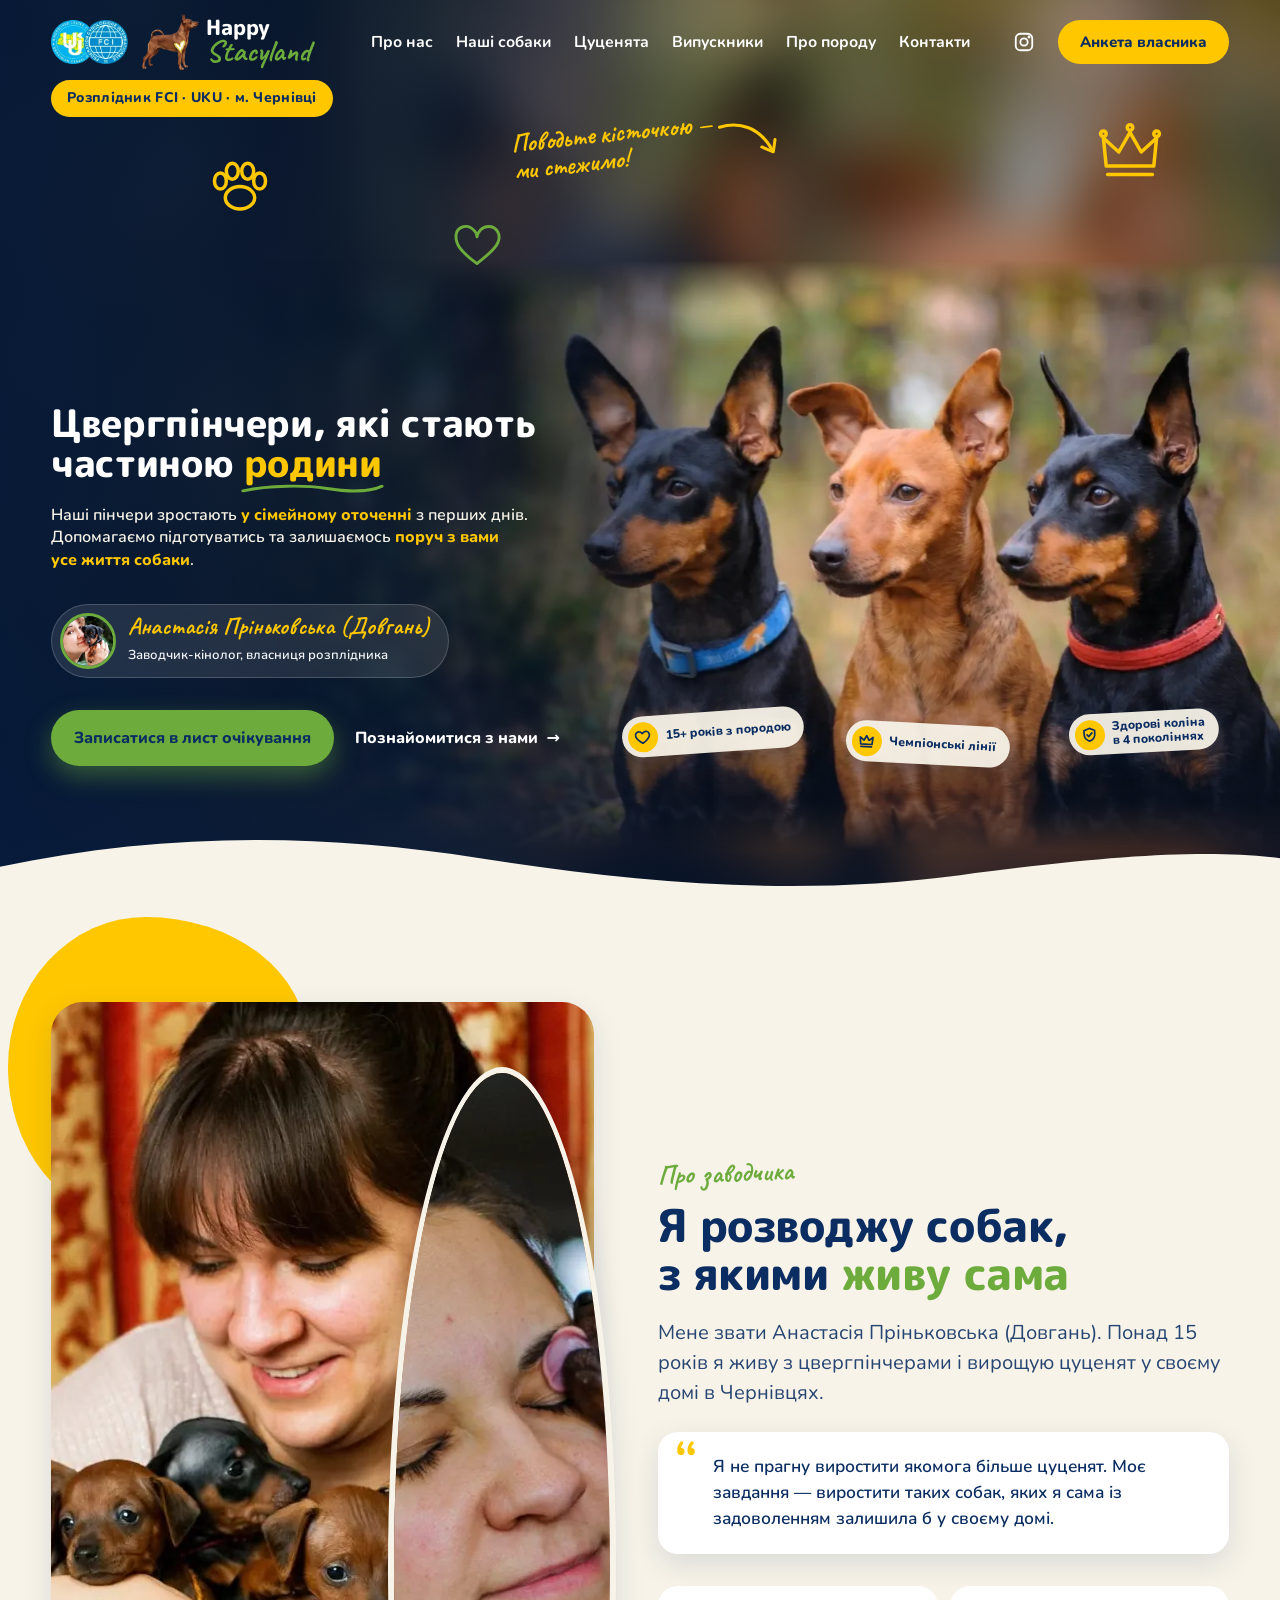
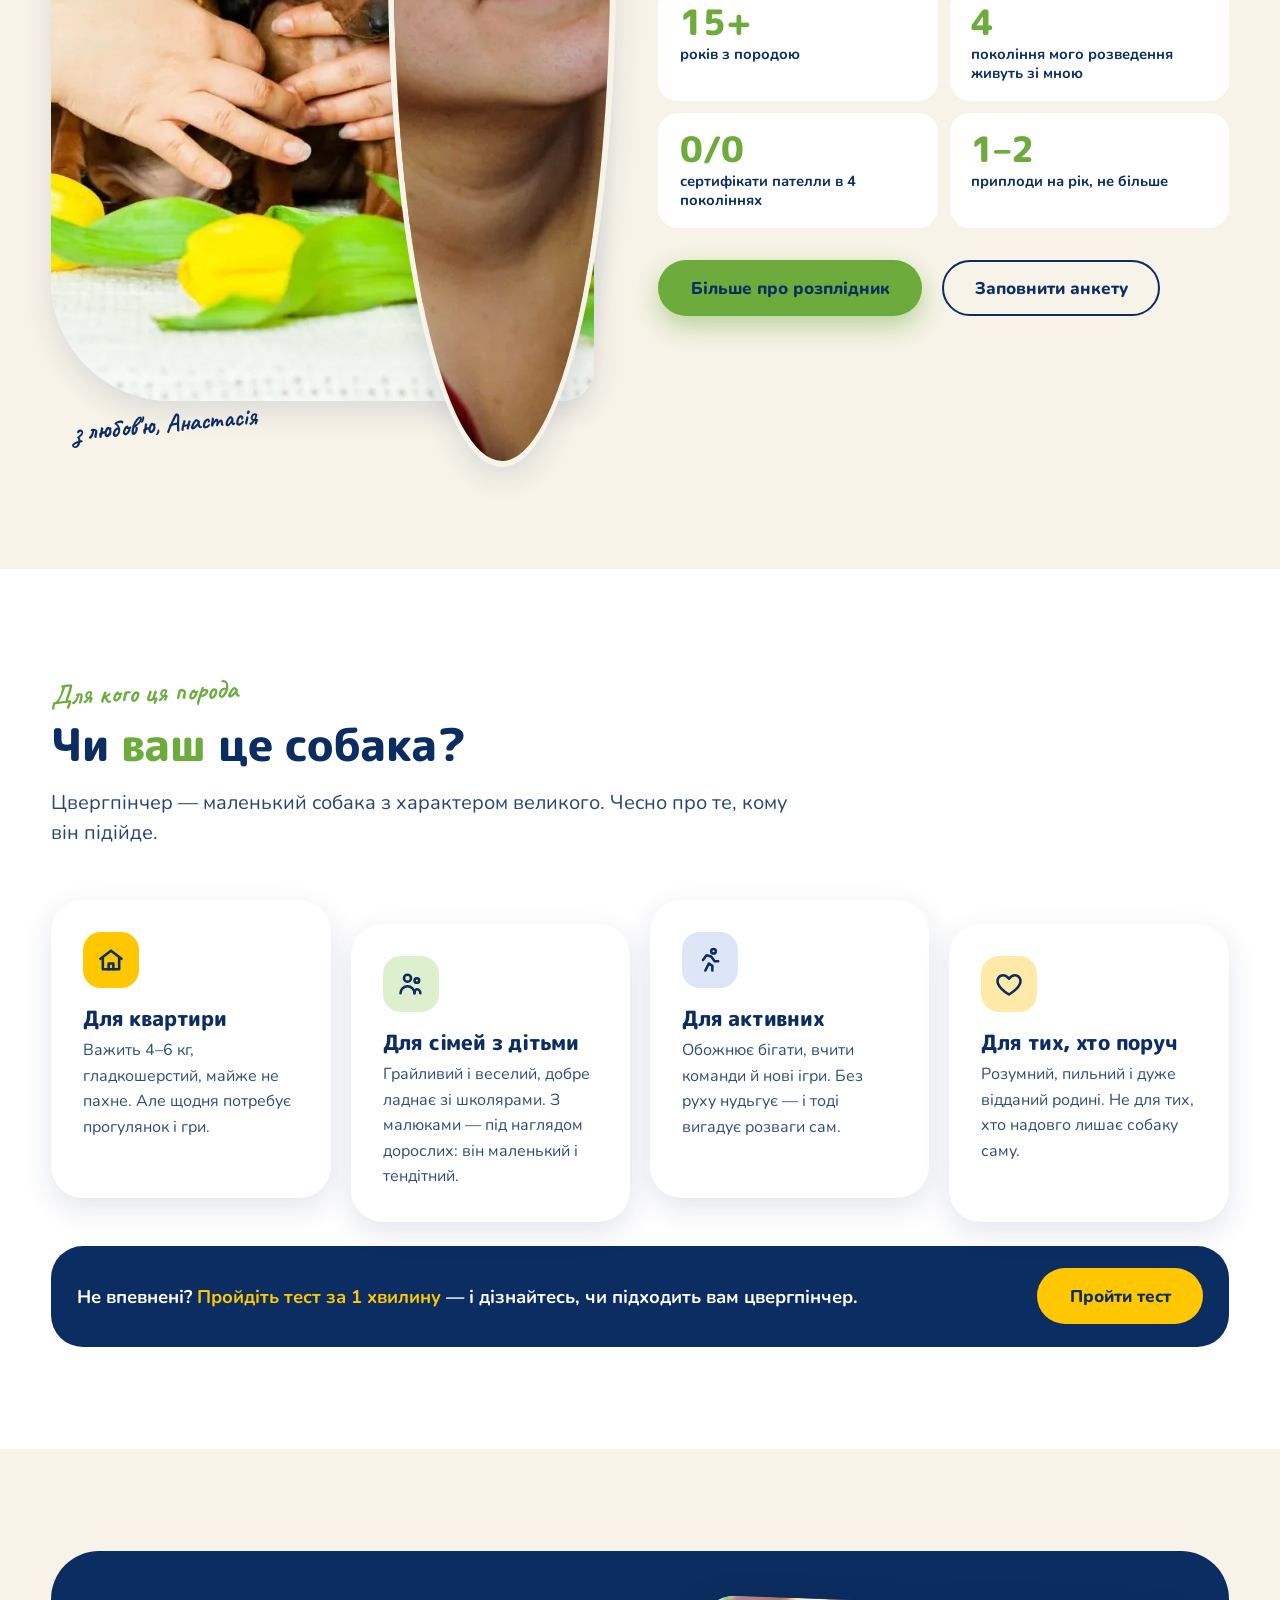
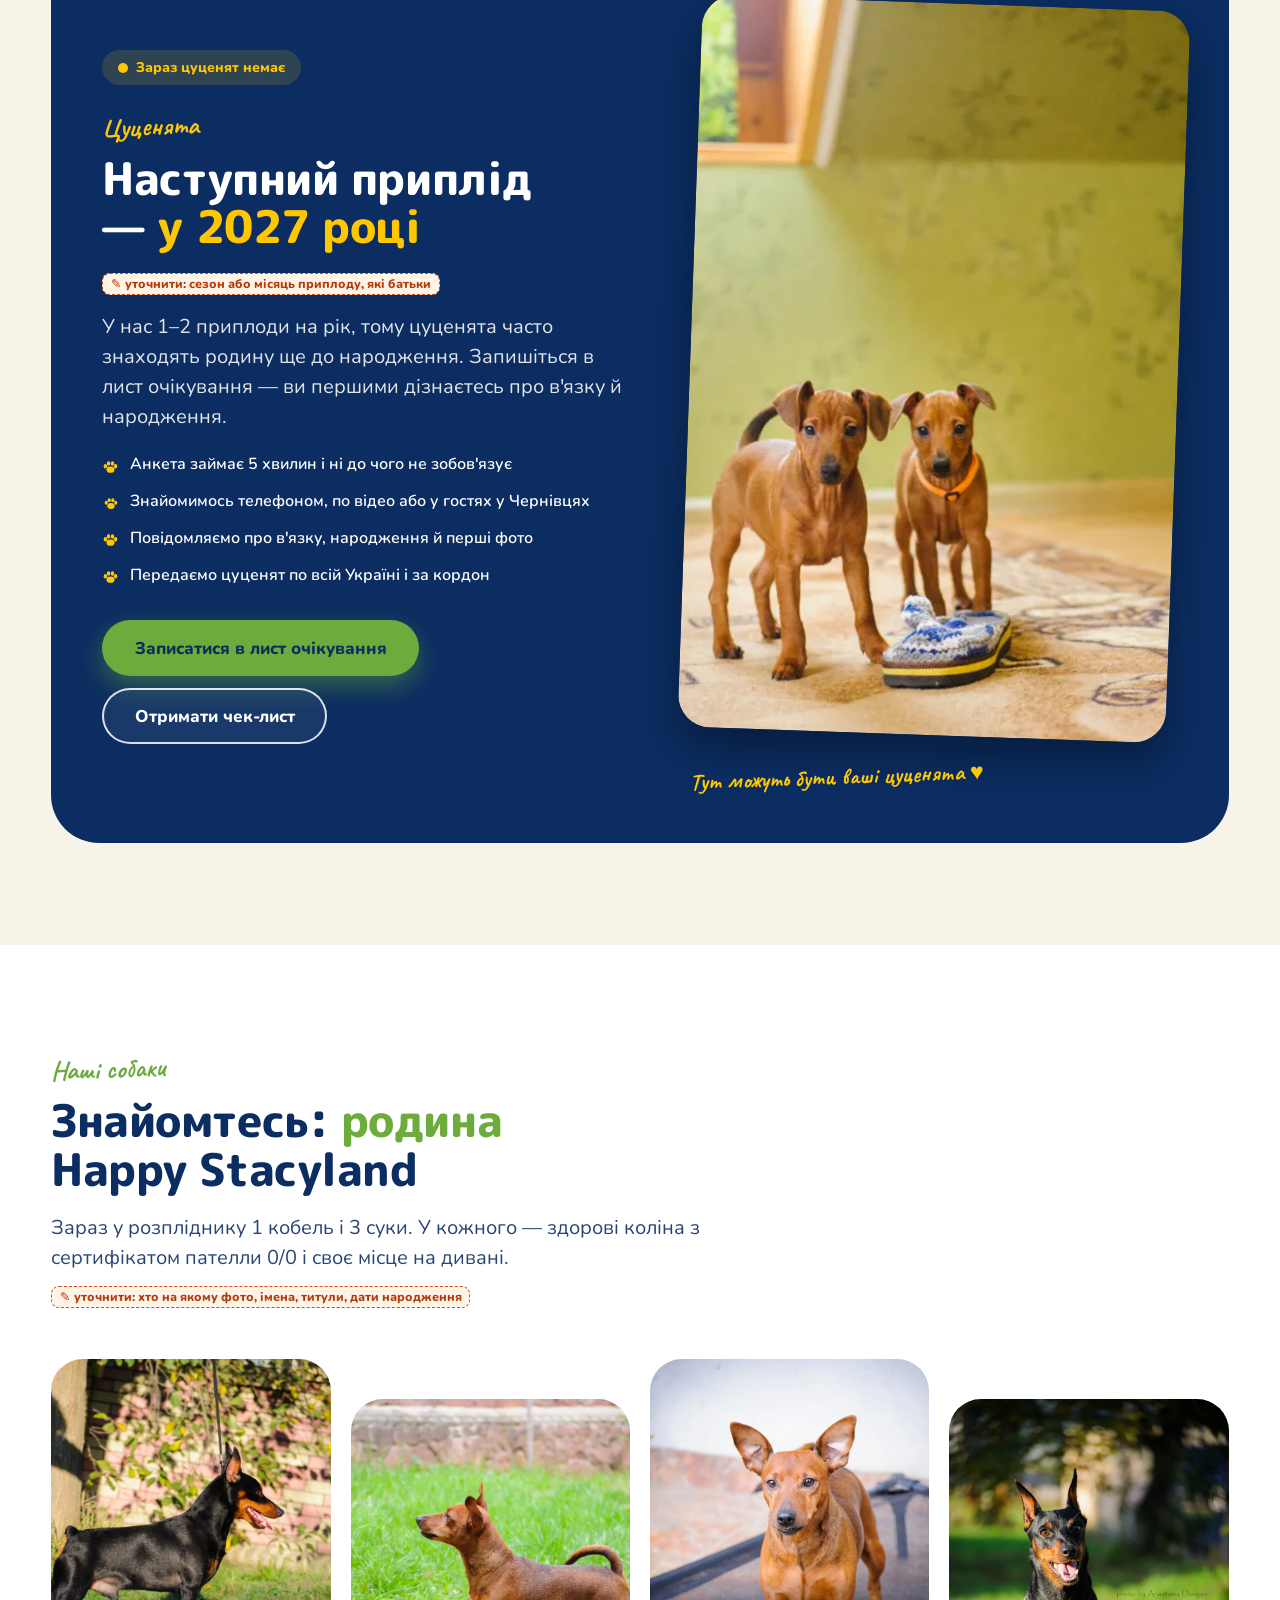
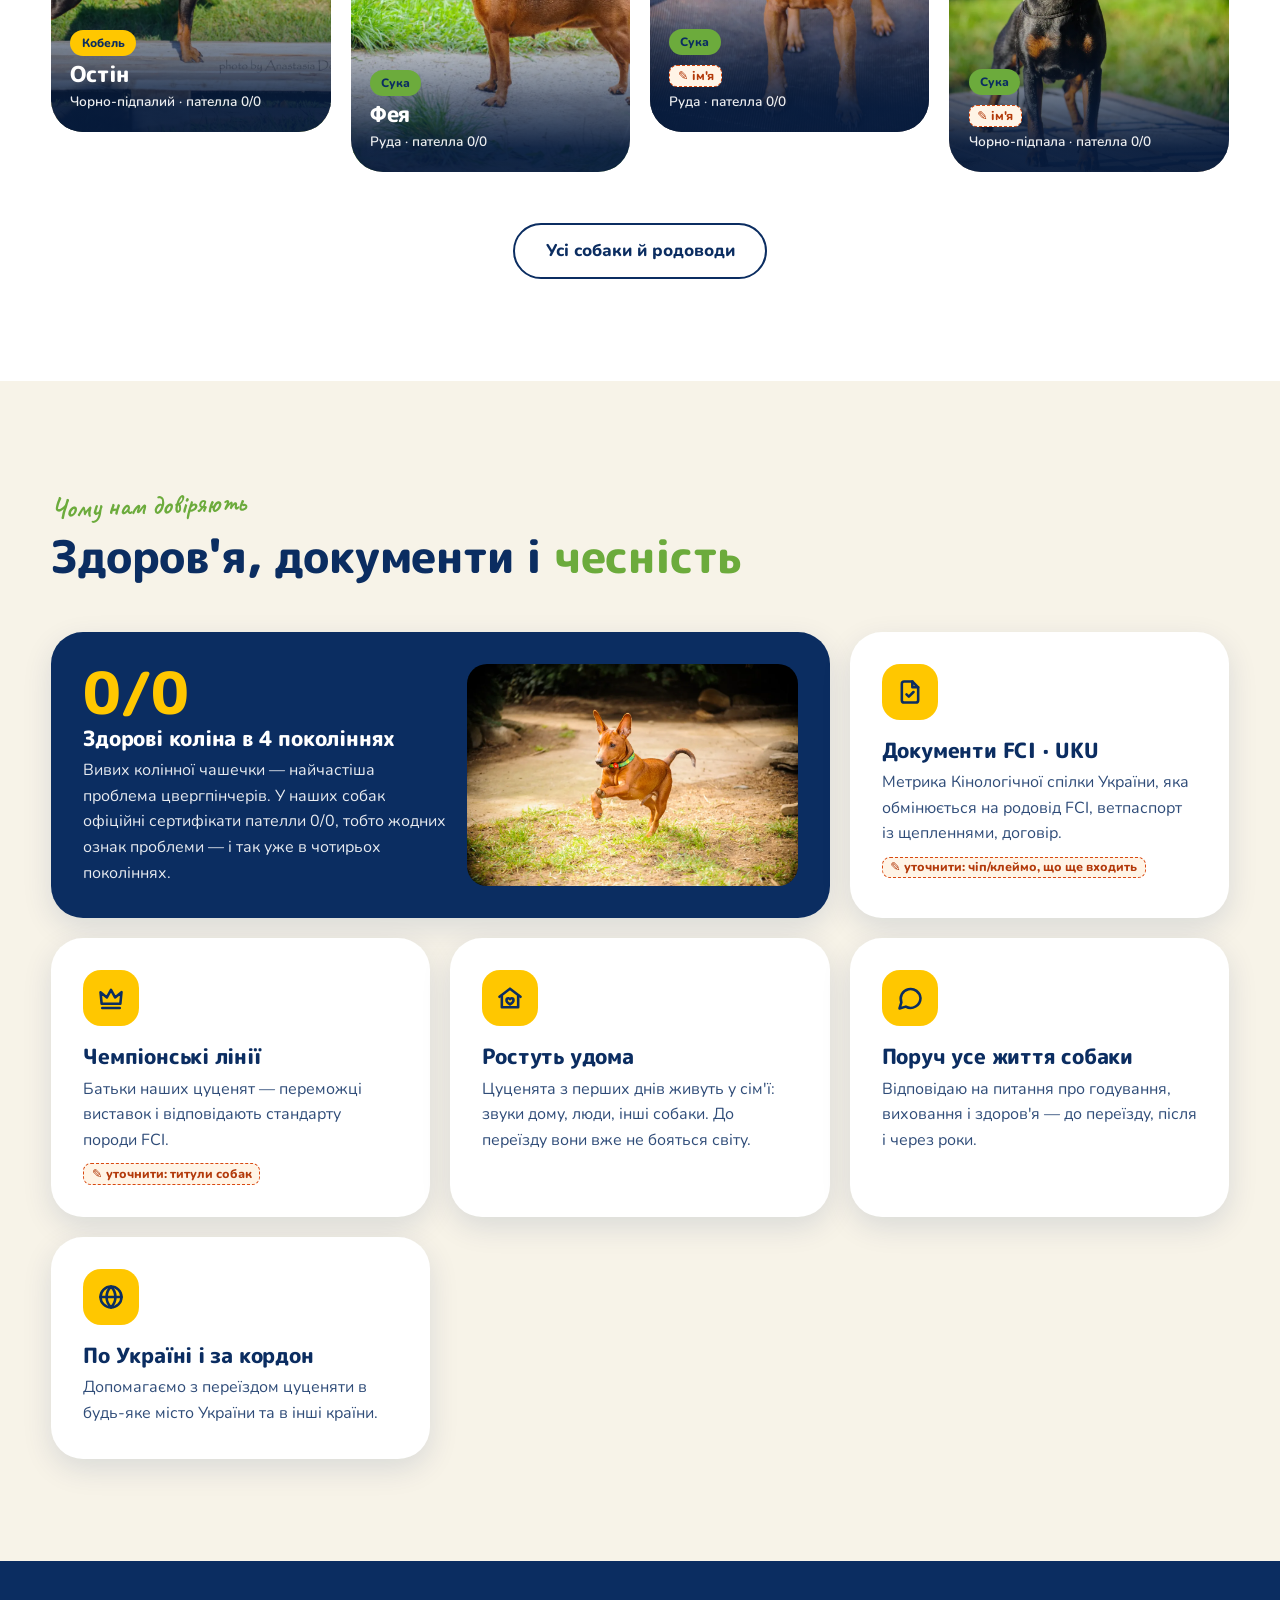
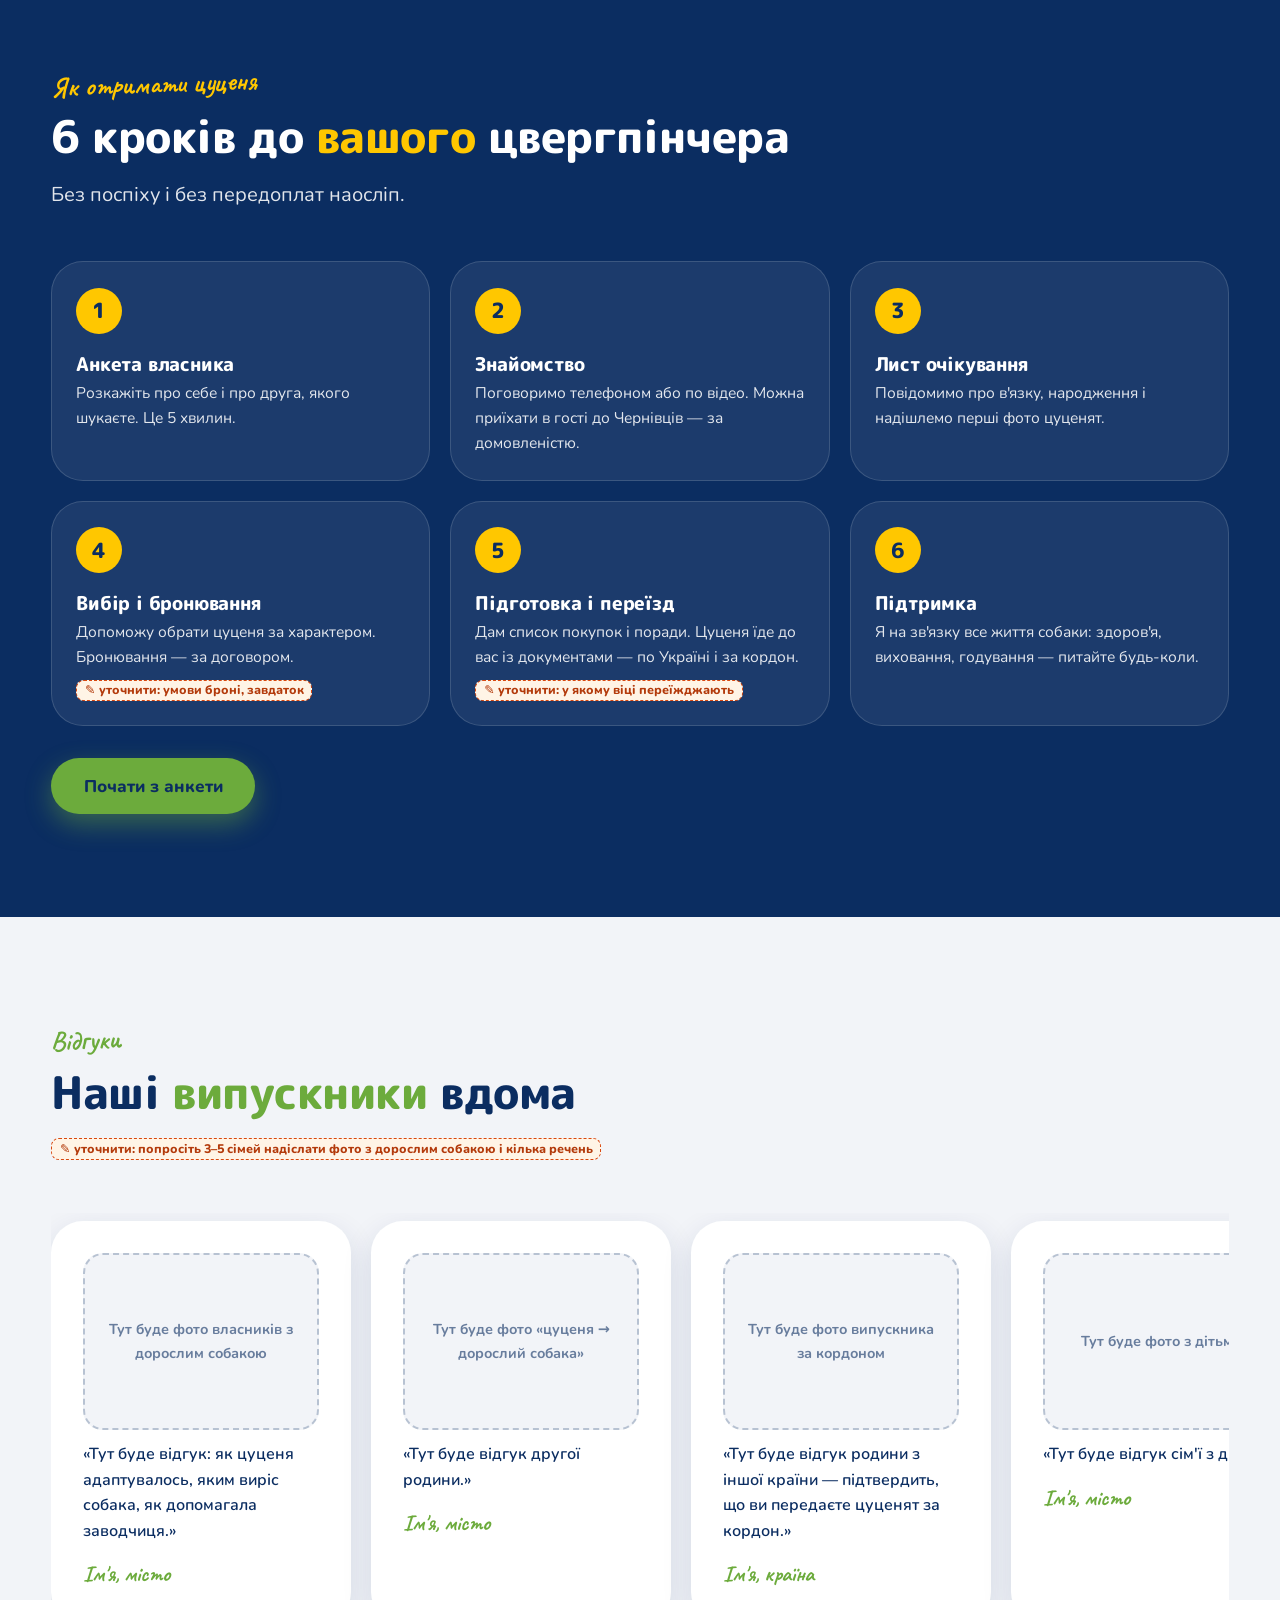
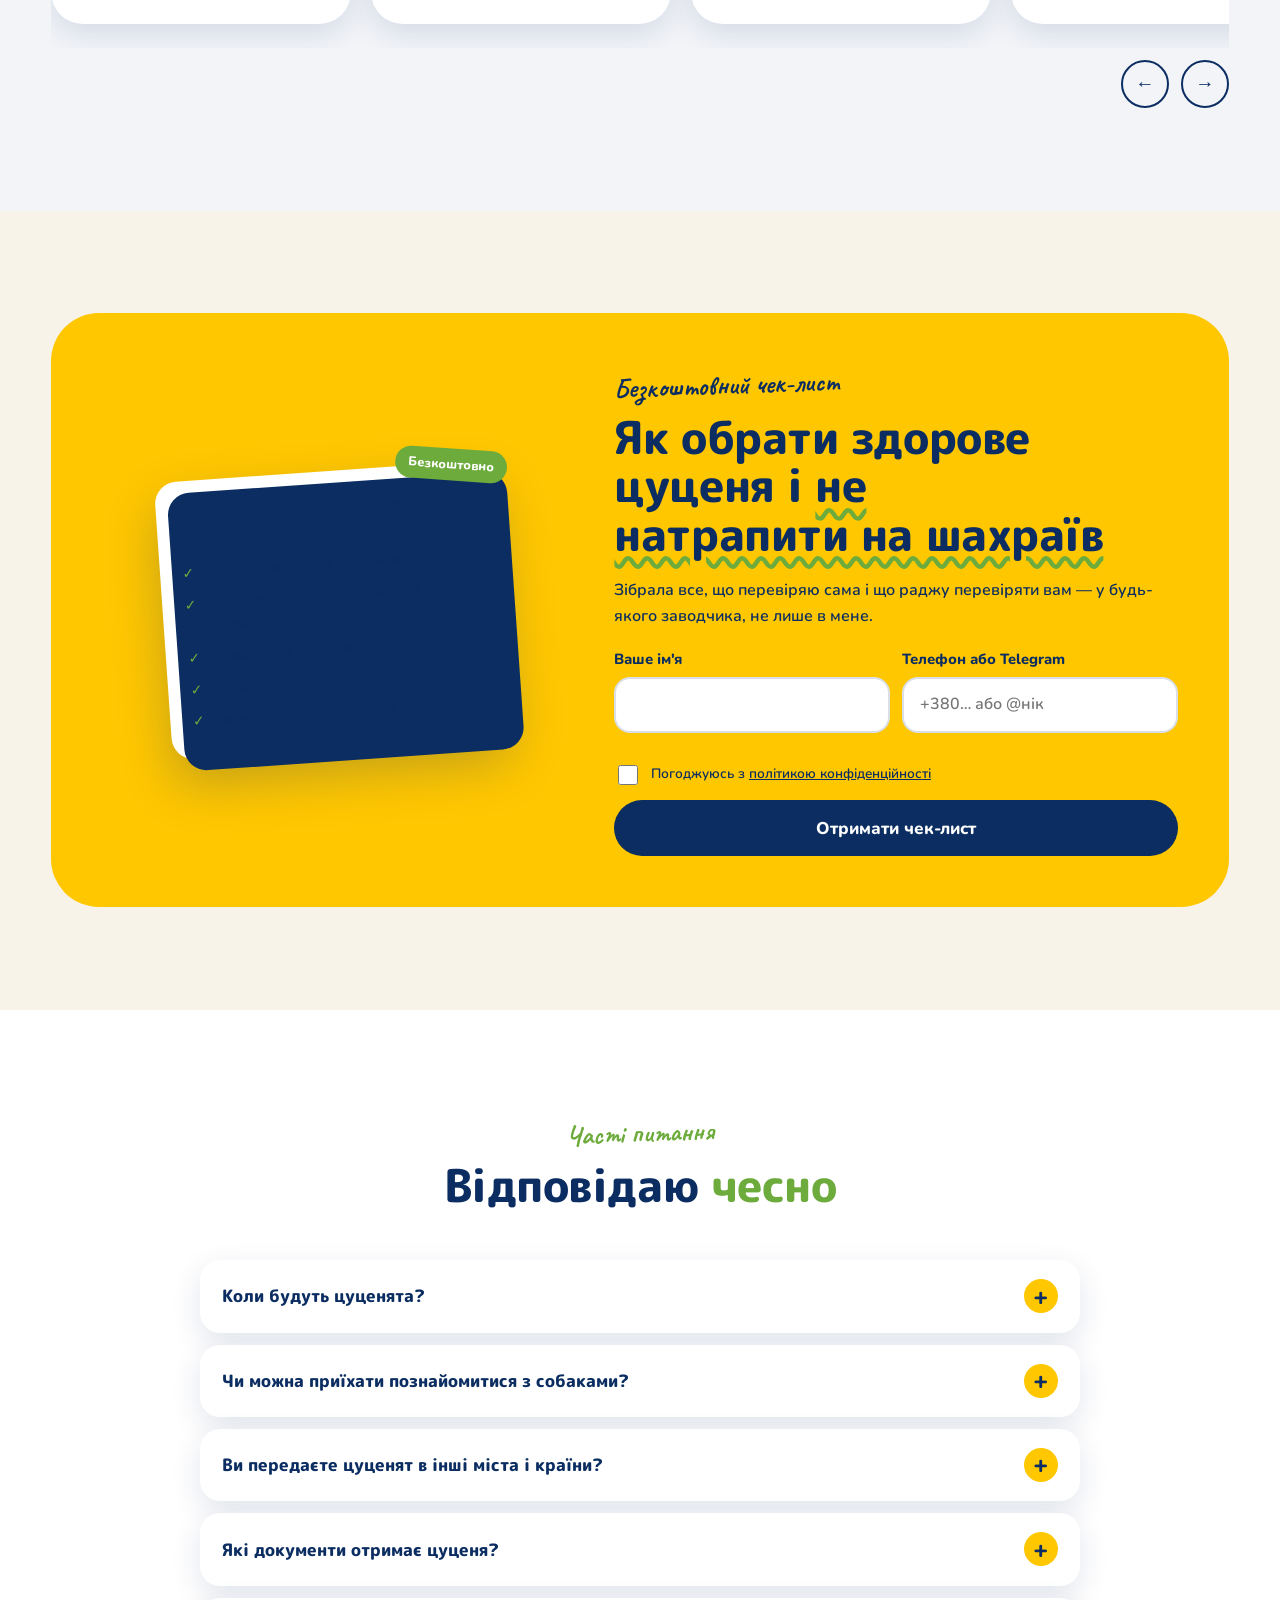
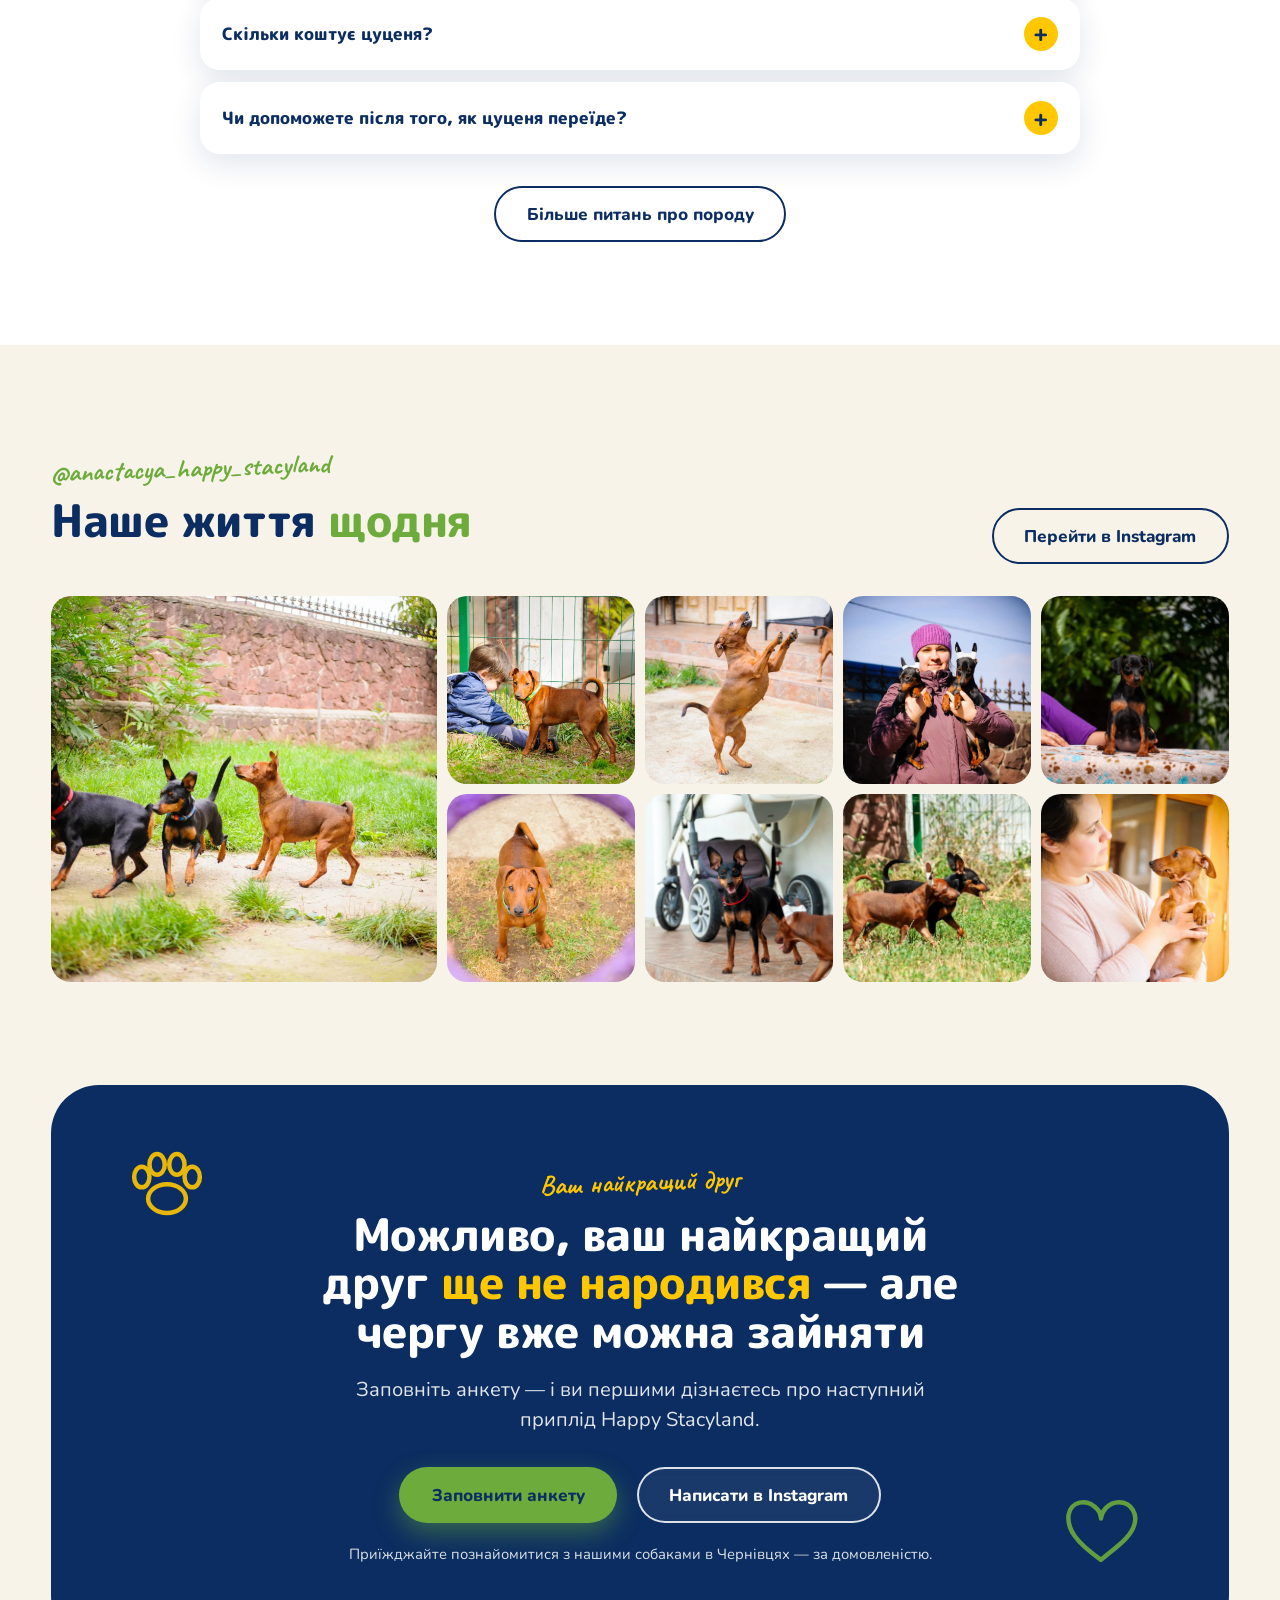
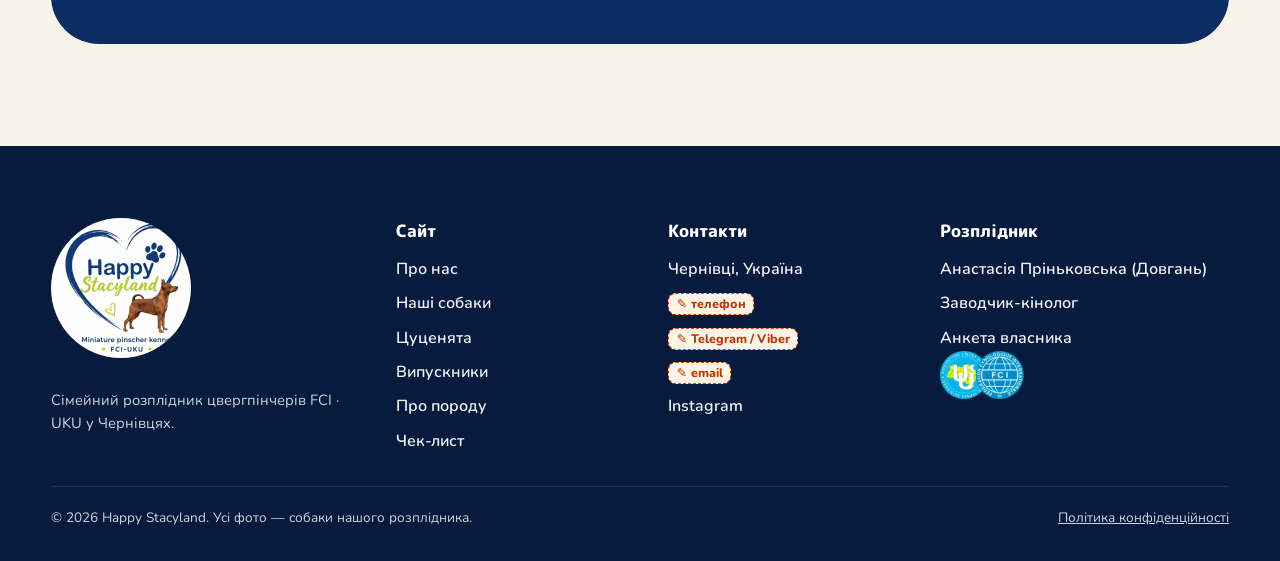
==== commit e3965974: "Hero: головна кнопка — «Записатися в лист очікування» Цуценят зараз немає, тож головна дія першого е" ====
--- a/site/index.html
+++ b/site/index.html
@@ -152,8 +152,8 @@
           </p>
 
           <div class="hero__actions">
-            <a class="btn btn--primary" href="puppies.html">Подивитися цуценят</a>
-            <a class="btn btn--ghost-light" href="about.html">Познайомитися з нами</a>
+            <a class="btn btn--primary" href="contacts.html#anketa">Записатися в лист очікування</a>
+            <a class="btn btn--text-light" href="about.html">Познайомитися з нами <span aria-hidden="true">→</span></a>
           </div>
 
           <!-- Переваги: на десктопі — «медальки» на грудях собак, на мобільному — список під кнопками -->
--- a/site/css/style.css
+++ b/site/css/style.css
@@ -1480,3 +1480,25 @@
   .checklist__item, .card { box-shadow: none; border: 1px solid #ccc; break-inside: avoid; }
   [data-reveal] { opacity: 1 !important; transform: none !important; }
 }
+
+/* Hero: головна кнопка + легке текстове посилання — в один ряд, на рівні плашок */
+.hero__actions { flex-wrap: nowrap; align-items: center; gap: var(--space-s); }
+.hero__actions .btn--primary { padding: 0 1.6rem; white-space: nowrap; }
+.btn--text-light {
+  padding: 0 0.6rem;
+  border: 0;
+  background: none;
+  color: var(--c-white);
+  white-space: nowrap;
+}
+.btn--text-light:hover { transform: none; color: var(--c-yellow); }
+.btn--text-light span { display: inline-block; transition: transform 0.3s var(--ease-out); }
+.btn--text-light:hover span { transform: translateX(5px); }
+@media (max-width: 1440px) {
+  .hero__actions .btn--primary { padding: 0 1.3rem; font-size: 1rem; }
+  .btn--text-light { font-size: 1rem; }
+}
+@media (max-width: 560px) {
+  .hero__actions { flex-wrap: wrap; }
+  .btn--text-light { min-height: 44px; }
+}
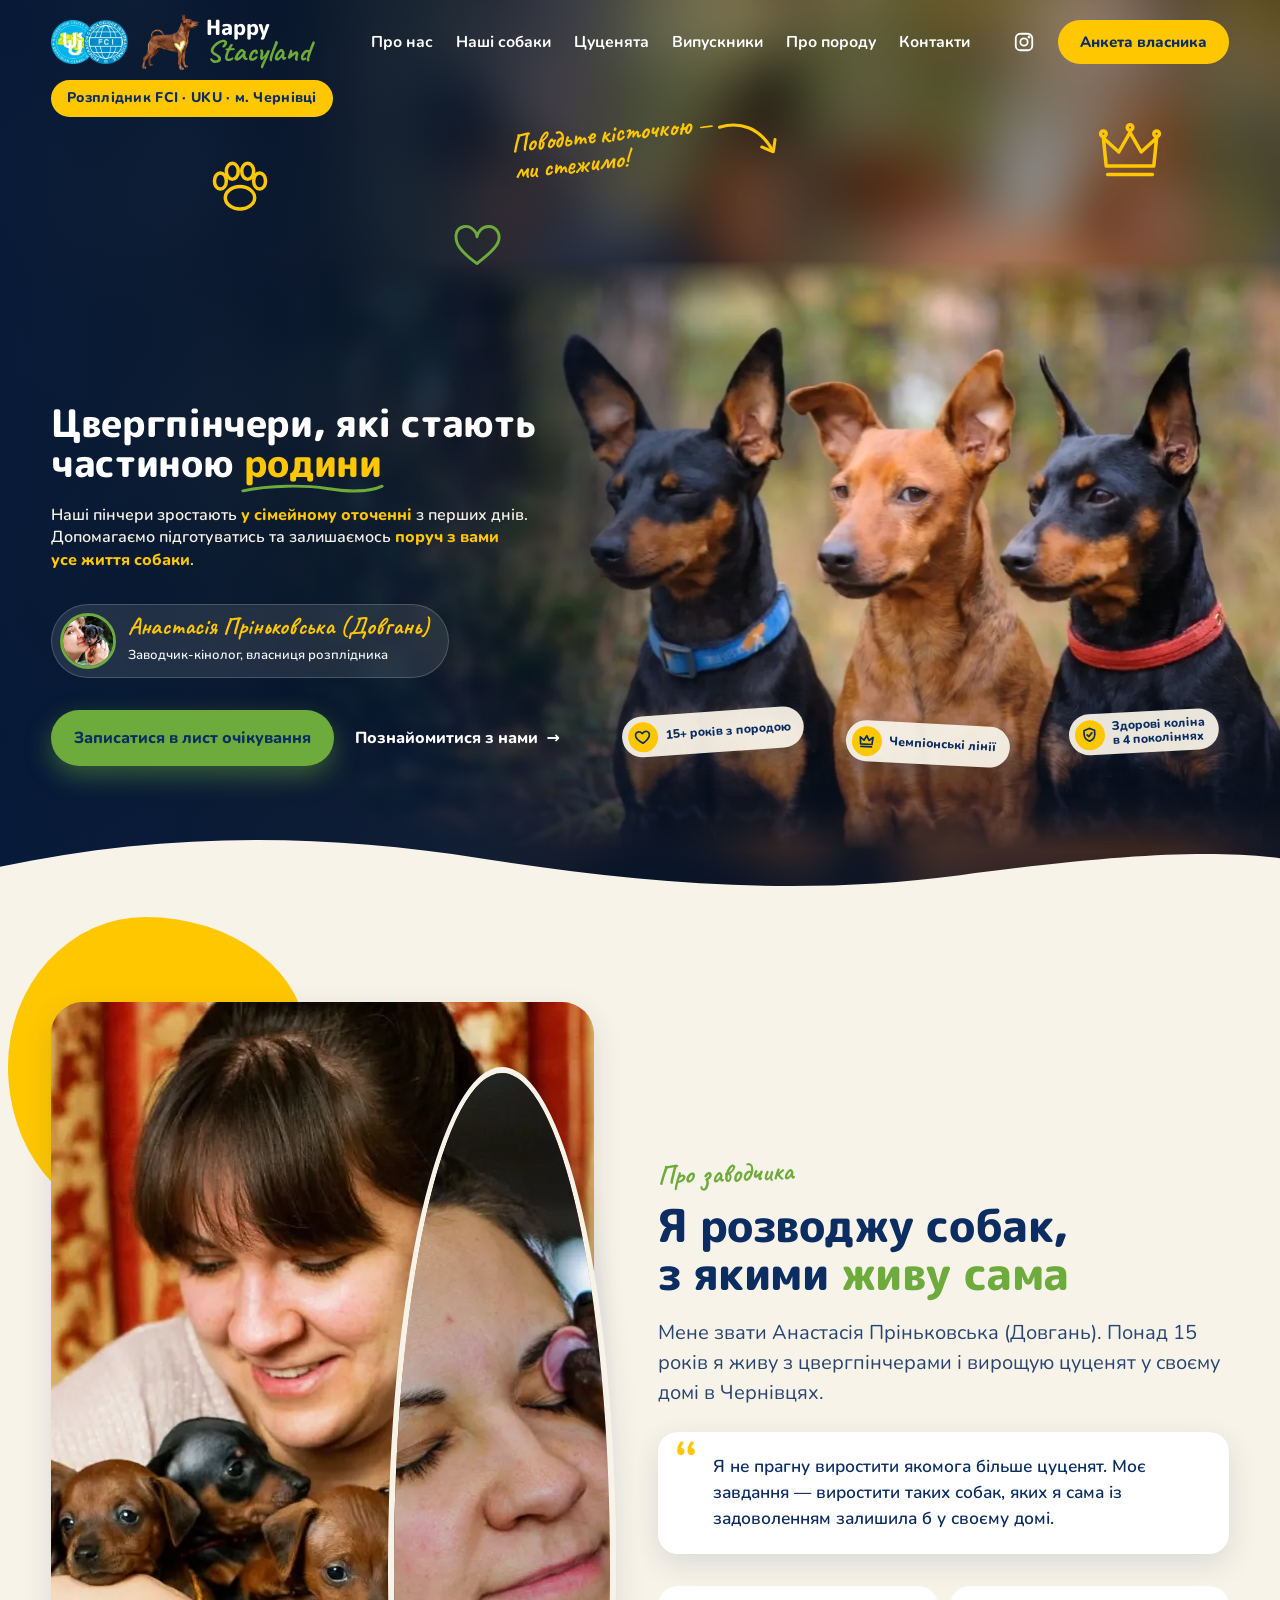
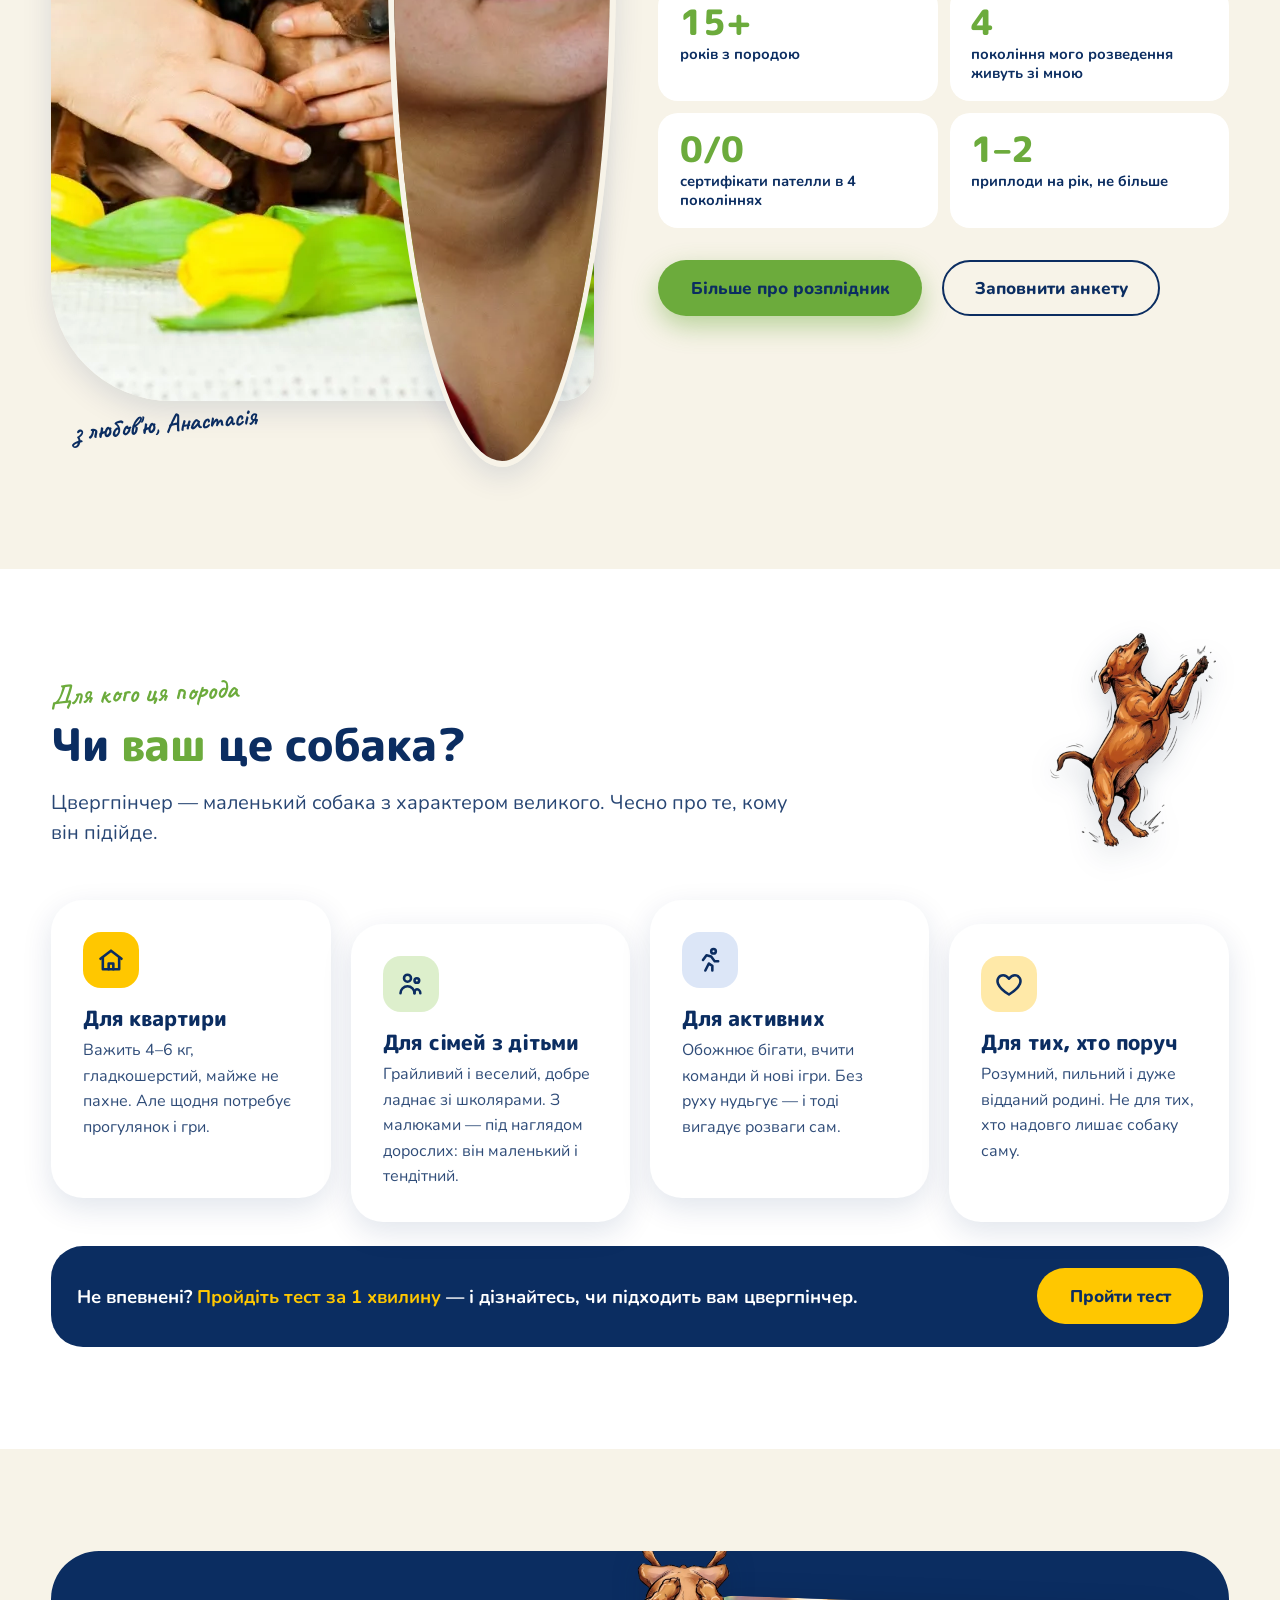
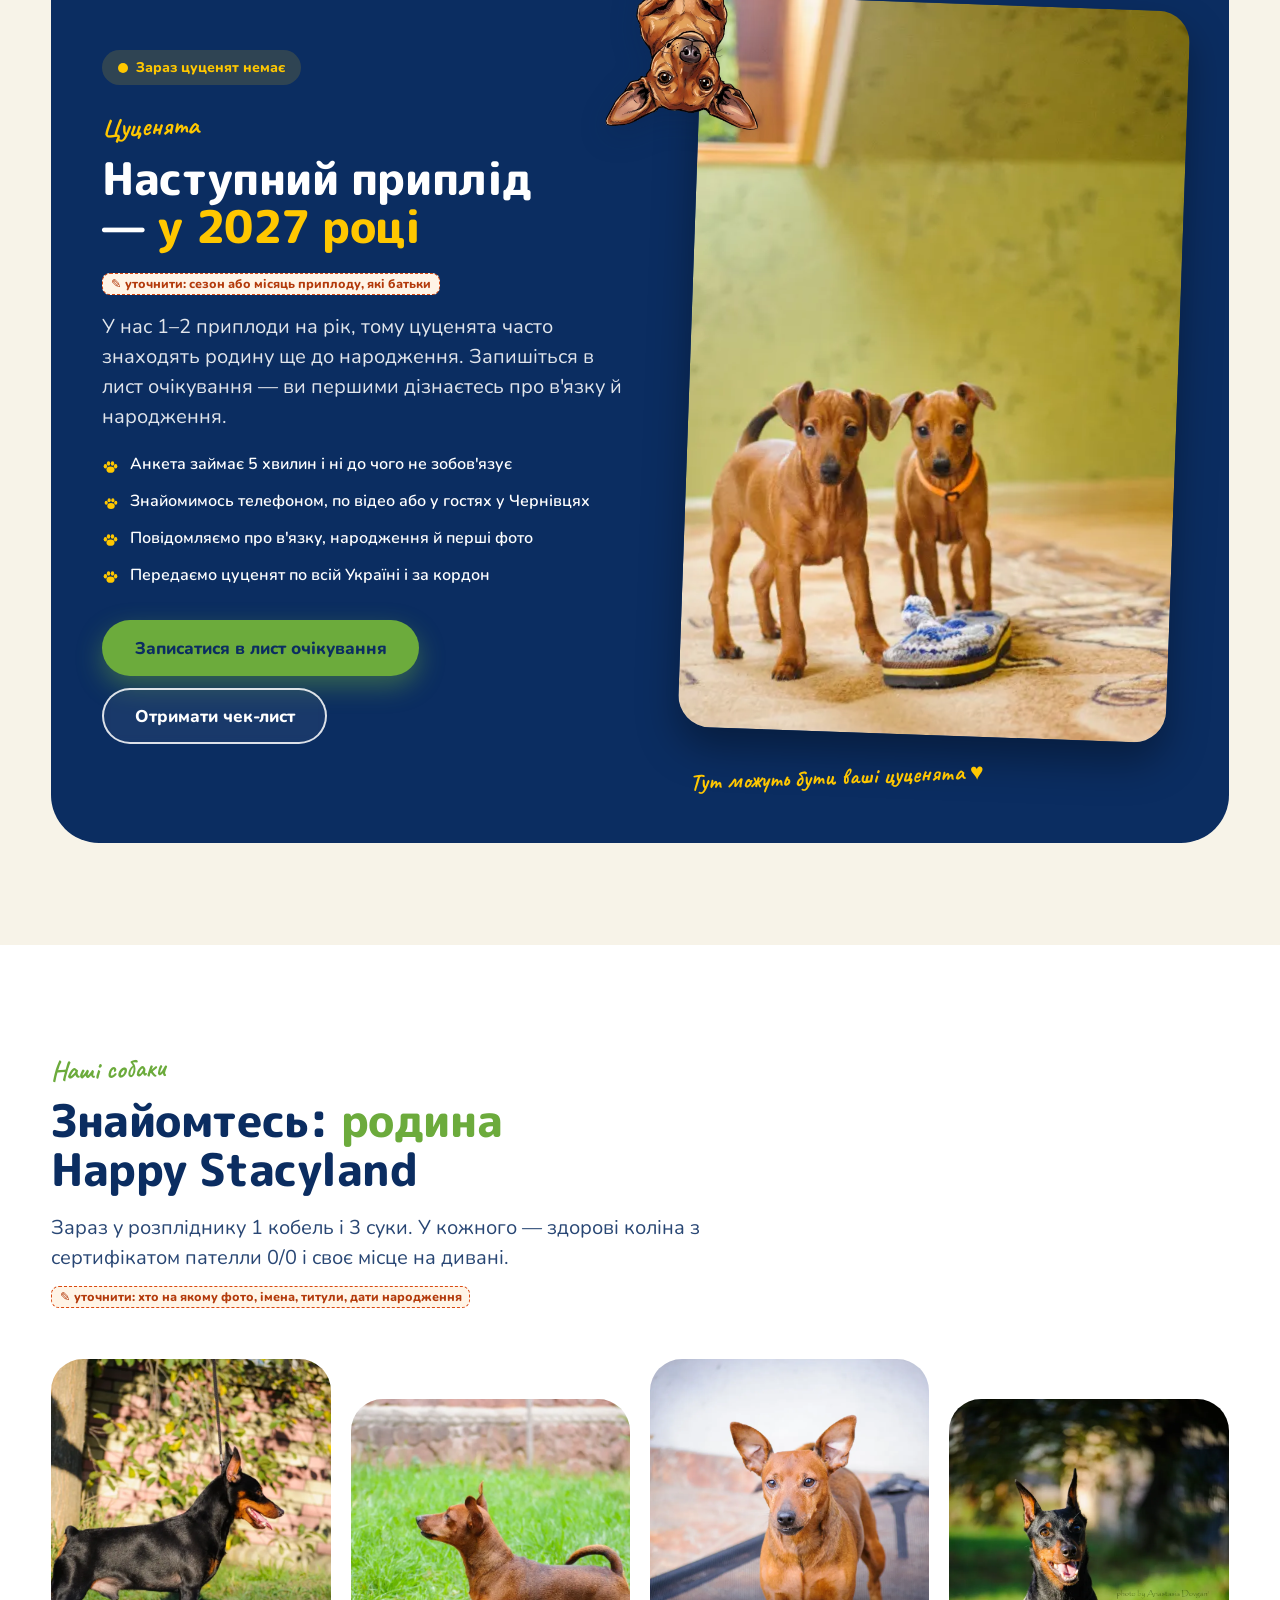
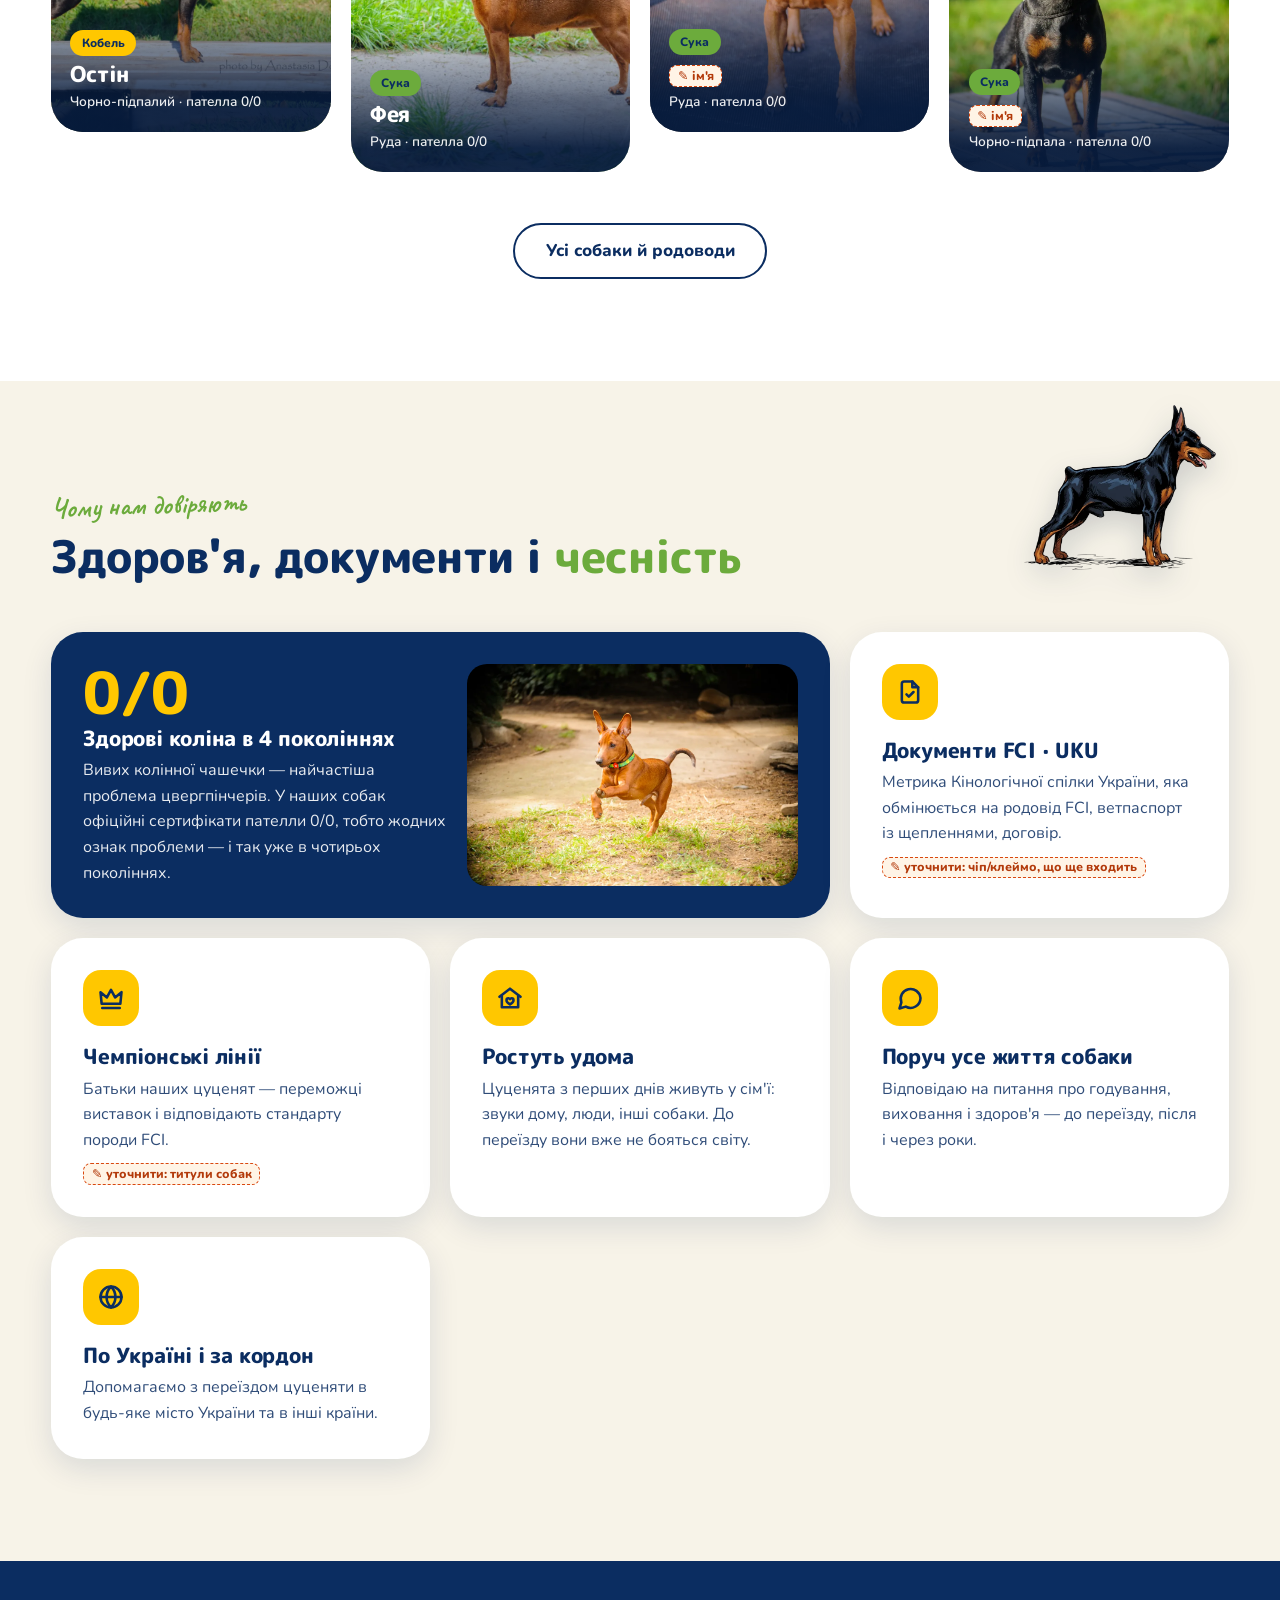
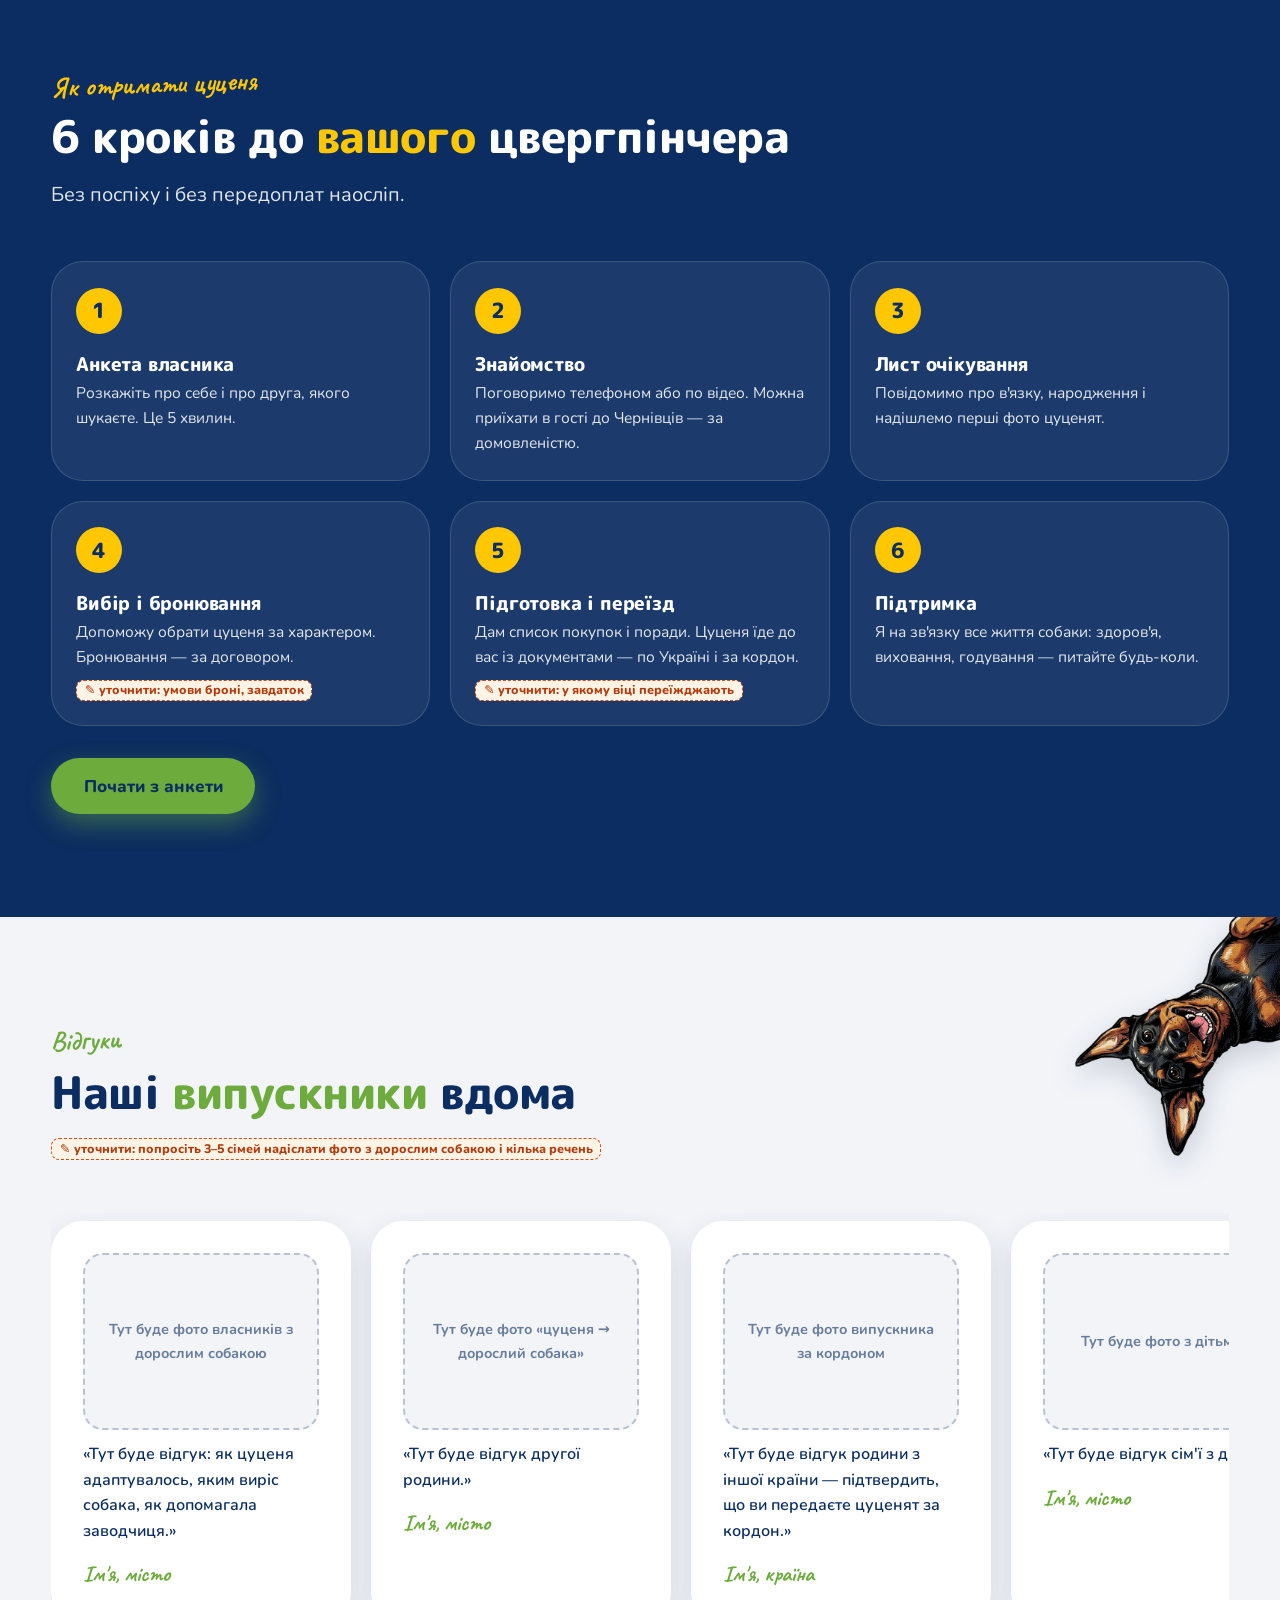
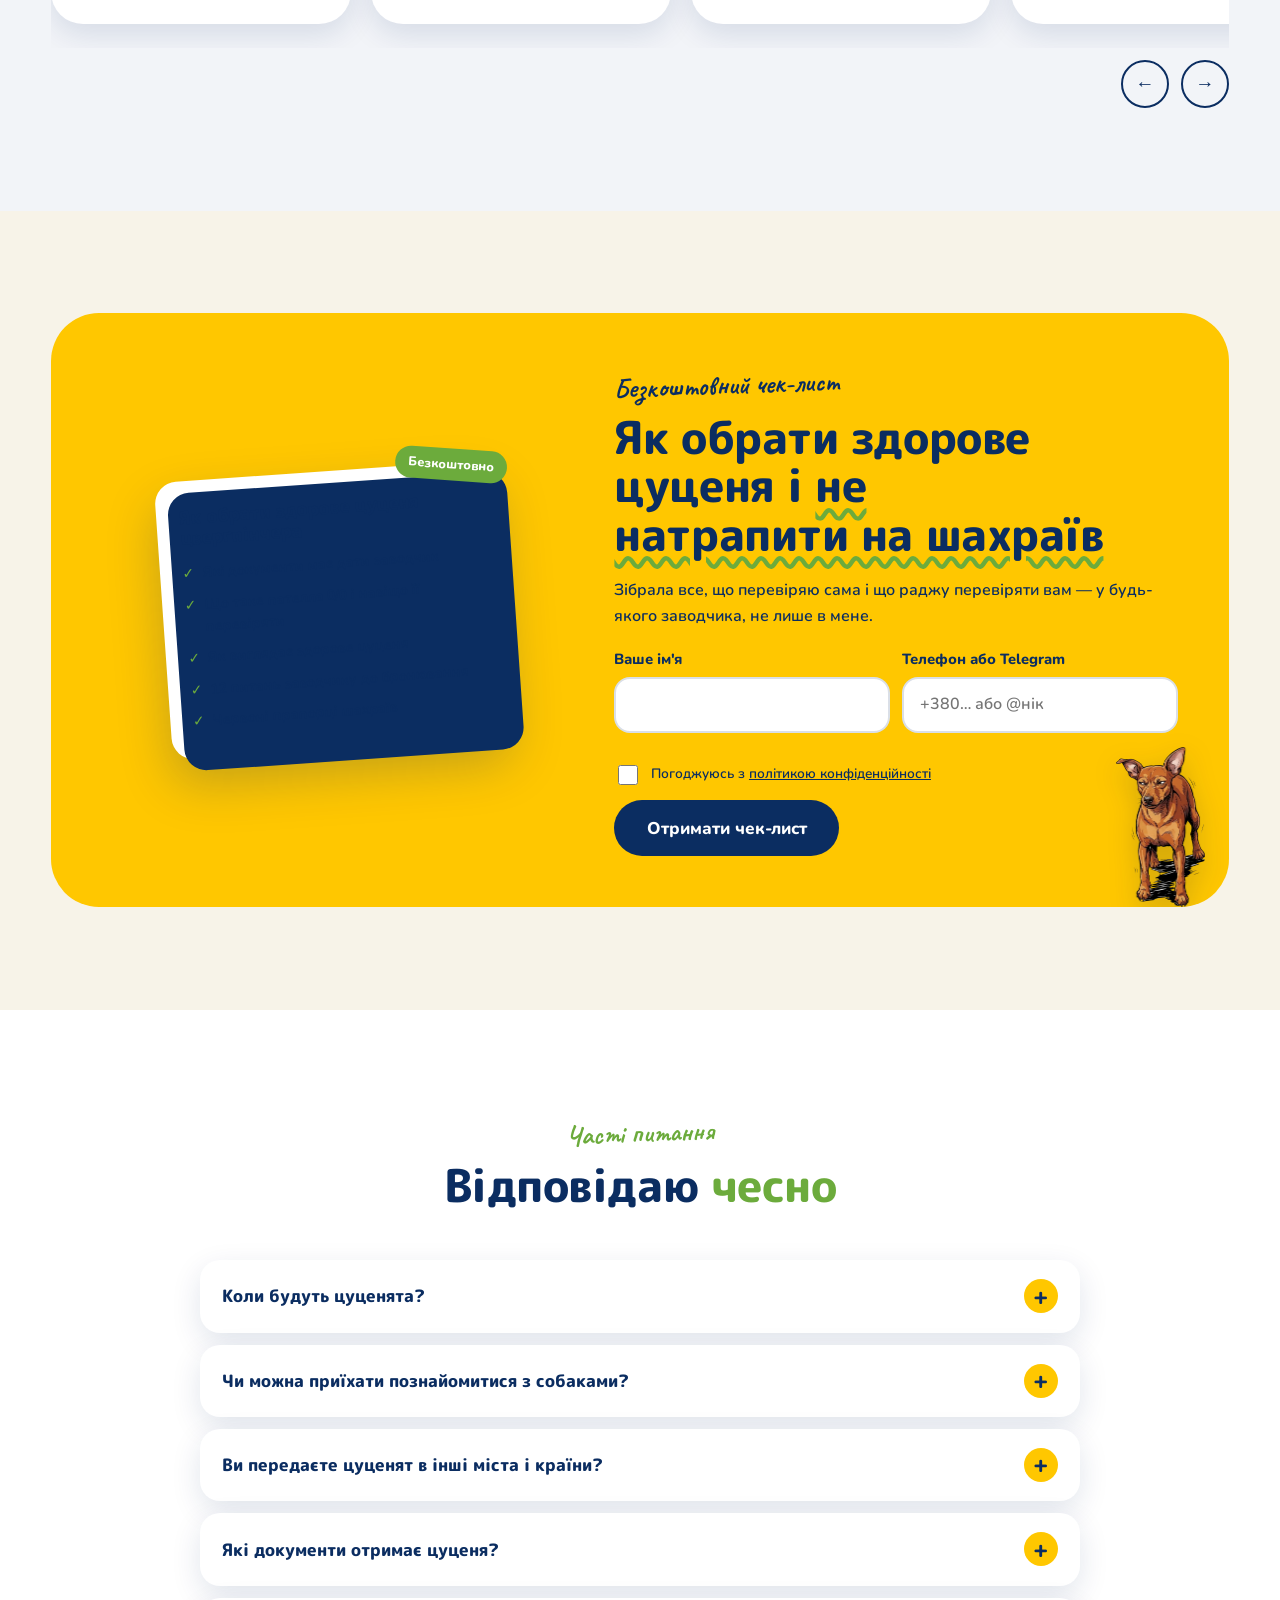
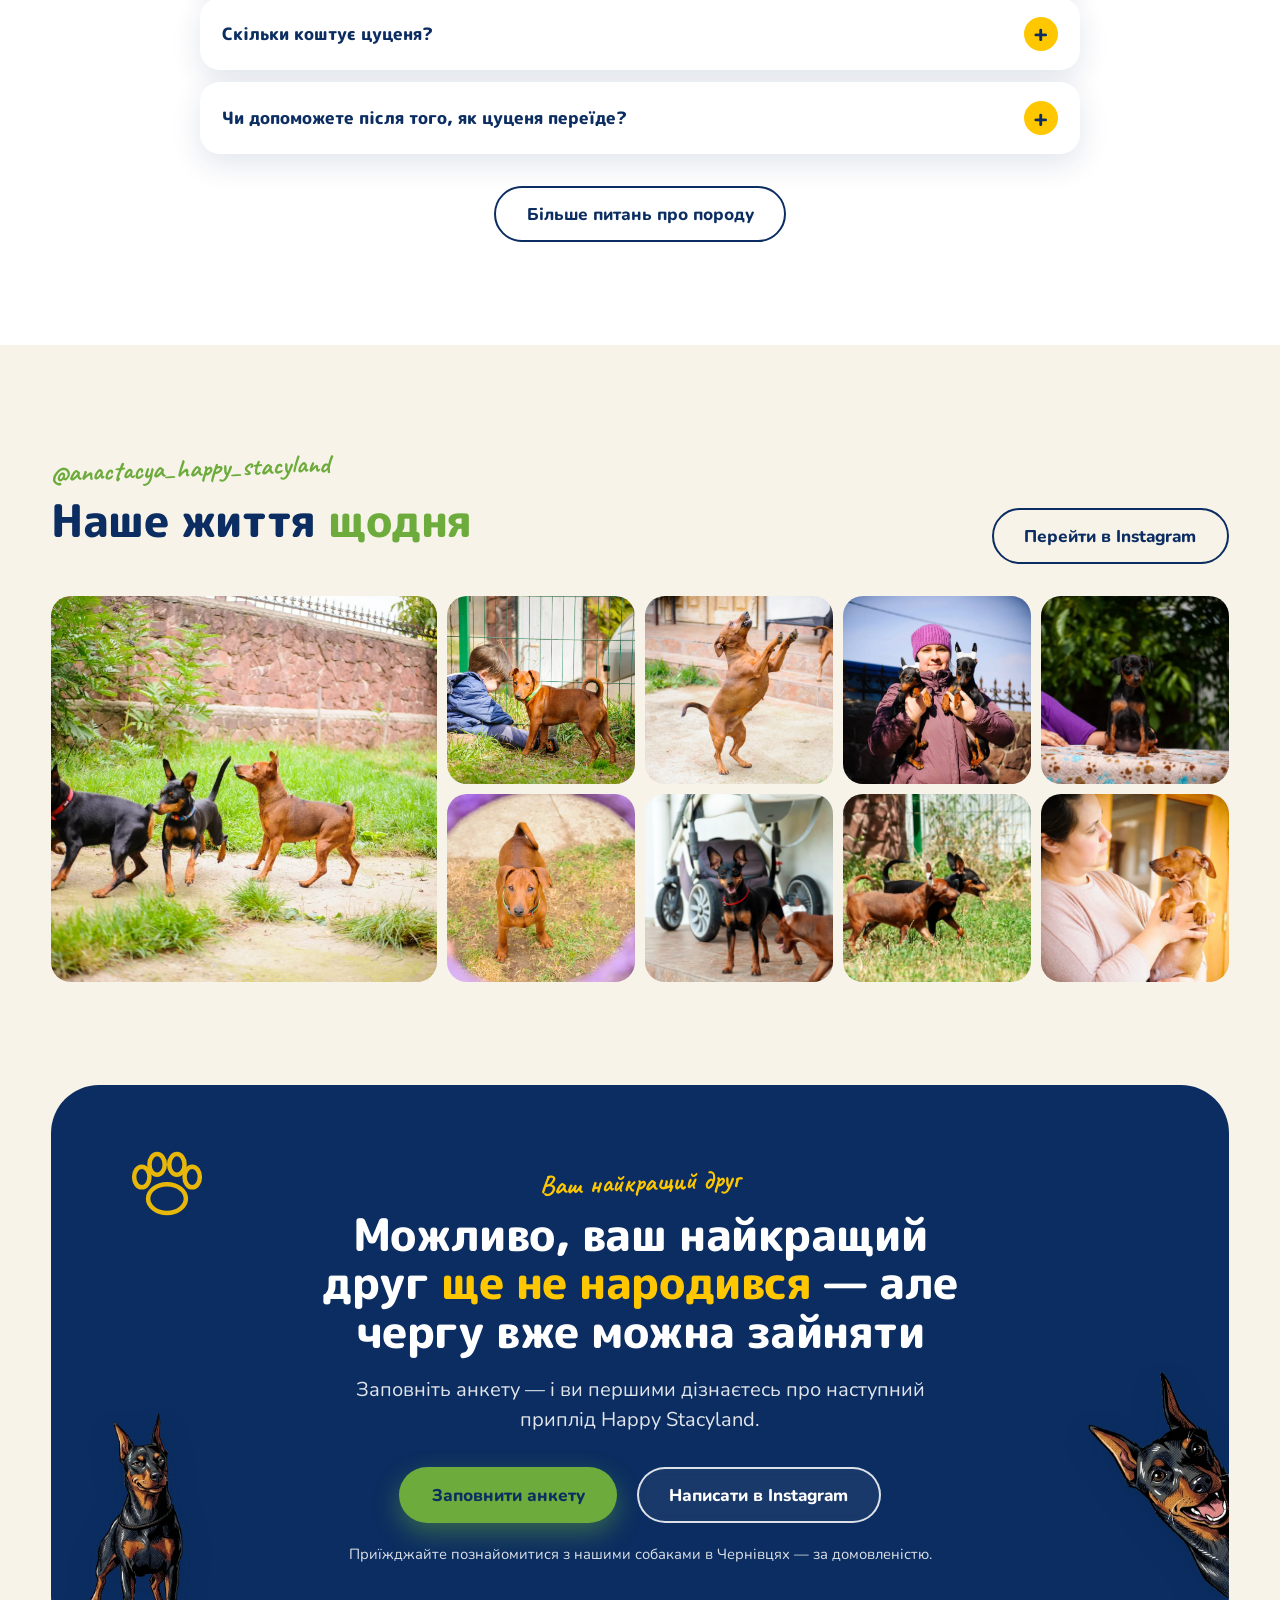
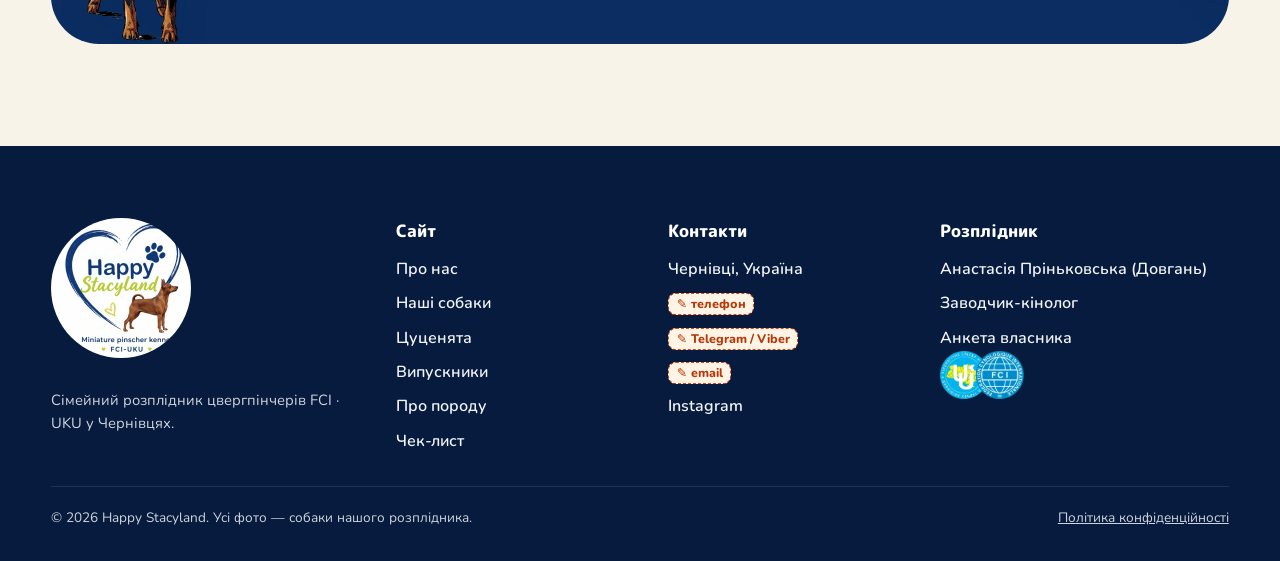
==== commit 4131be33: "Пінчери-підглядайки: мультяшні собаки розплідника по сайту 12 коміксових собак (WebP з прозорістю, 4" ====
--- a/site/index.html
+++ b/site/index.html
@@ -227,6 +227,7 @@
 
     <!-- ===================== ДЛЯ КОГО ЦВЕРГПІНЧЕР ===================== -->
     <section class="section section--white" id="fit" aria-labelledby="fit-title">
+      <img class="mascot mascot--fit" data-from="pop" src="assets/mascots/jump.webp" width="498" height="640" loading="lazy" alt="" aria-hidden="true">
       <div class="container">
         <div class="section-head" data-reveal>
           <span class="eyebrow">Для кого ця порода</span>
@@ -268,6 +269,7 @@
     <section class="section" id="puppies" aria-labelledby="puppies-title">
       <div class="container">
         <div class="litter" data-reveal>
+          <img class="mascot mascot--puppies" data-from="top" src="assets/mascots/upside.webp" width="534" height="640" loading="lazy" alt="" aria-hidden="true">
           <div>
             <span class="litter__status">Зараз цуценят немає</span><br>
             <span class="eyebrow">Цуценята</span>
@@ -354,6 +356,7 @@
 
     <!-- ===================== ЧОМУ НАМ ДОВІРЯЮТЬ ===================== -->
     <section class="section" id="trust" aria-labelledby="trust-title">
+      <img class="mascot mascot--trust" data-from="pop" src="assets/mascots/stand.webp" width="640" height="551" loading="lazy" alt="" aria-hidden="true">
       <div class="container">
         <div class="section-head" data-reveal>
           <span class="eyebrow">Чому нам довіряють</span>
@@ -446,7 +449,8 @@
     </section>
 
     <!-- ===================== ВІДГУКИ ===================== -->
-    <section class="section section--light" id="reviews" aria-labelledby="reviews-title">
+    <section class="section section--light mascot-clip" id="reviews" aria-labelledby="reviews-title">
+      <img class="mascot mascot--reviews" data-from="corner" src="assets/mascots/hang.webp" width="548" height="640" loading="lazy" alt="" aria-hidden="true">
       <div class="container">
         <div class="section-head" data-reveal>
           <span class="eyebrow">Відгуки</span>
@@ -486,6 +490,7 @@
     <section class="section" id="guide" aria-labelledby="guide-title">
       <div class="container">
         <div class="lead" data-reveal>
+          <img class="mascot mascot--guide" data-from="bottom" src="assets/mascots/suspicious.webp" width="358" height="640" loading="lazy" alt="" aria-hidden="true">
           <div class="lead__mock" aria-hidden="true">
             <span class="lead__mock-tag">Безкоштовно</span>
             <p class="lead__mock-title">Як обрати здорове цуценя цвергпінчера</p>
@@ -530,7 +535,8 @@
     </section>
 
     <!-- ===================== FAQ ===================== -->
-    <section class="section section--white" id="faq" aria-labelledby="faq-title">
+    <section class="section section--white mascot-clip" id="faq" aria-labelledby="faq-title">
+      <img class="mascot mascot--faq" data-from="bottom" src="assets/mascots/tilt.webp" width="640" height="626" loading="lazy" alt="" aria-hidden="true">
       <div class="container">
         <div class="section-head section-head--center" data-reveal>
           <span class="eyebrow">Часті питання</span>
@@ -614,6 +620,8 @@
     <section class="section" id="final" aria-labelledby="final-title" style="padding-top: 0;">
       <div class="container">
         <div class="final" data-reveal>
+          <img class="mascot mascot--smug" data-from="bottom" src="assets/mascots/smug.webp" width="267" height="640" loading="lazy" alt="" aria-hidden="true">
+          <img class="mascot mascot--peek" data-from="right" style="--md: 0.25s" src="assets/mascots/peek.webp" width="397" height="640" loading="lazy" alt="" aria-hidden="true">
           <svg class="final__doodle final__doodle--1" viewBox="0 0 100 100" fill="none" stroke="#FFC700" stroke-width="5" stroke-linecap="round" aria-hidden="true"><ellipse cx="50" cy="64" rx="21" ry="16"/><ellipse cx="22" cy="40" rx="8.5" ry="11.5"/><ellipse cx="39" cy="26" rx="8.5" ry="11.5"/><ellipse cx="61" cy="26" rx="8.5" ry="11.5"/><ellipse cx="78" cy="40" rx="8.5" ry="11.5"/></svg>
           <svg class="final__doodle final__doodle--2" viewBox="0 0 100 100" fill="none" stroke="#6CAB3C" stroke-width="5" stroke-linecap="round" stroke-linejoin="round" aria-hidden="true"><path d="M50 82 C22 62 12 48 14 32 C16 18 34 12 46 26 C49 29 50 33 50 36 C51 28 58 18 70 18 C84 18 92 32 86 46 C80 60 64 70 50 82 Z"/></svg>
           <span class="eyebrow">Ваш найкращий друг</span>
--- a/site/css/style.css
+++ b/site/css/style.css
@@ -1502,3 +1502,100 @@
   .hero__actions { flex-wrap: wrap; }
   .btn--text-light { min-height: 44px; }
 }
+
+/* =========================================================
+   25. Пінчери-підглядайки (мультяшні собаки розплідника)
+   Розмітка: <img class="mascot mascot--… " data-from="bottom|top|right|corner|pop" …>
+   Поява — коли блок доходить до екрана (клас .is-in додає main.js).
+   ========================================================= */
+.mascot {
+  position: absolute;
+  z-index: 2;
+  width: var(--mw, 200px);
+  height: auto;
+  pointer-events: auto;
+  user-select: none;
+  -webkit-user-drag: none;
+  opacity: 0;
+  transition: transform 0.9s cubic-bezier(0.34, 1.56, 0.64, 1), opacity 0.45s ease;
+  transition-delay: var(--md, 0s);
+  filter: drop-shadow(0 10px 14px rgba(6, 27, 61, 0.18));
+}
+/* Звідки «висувається» */
+.mascot[data-from="bottom"] { transform: translateY(105%); }
+.mascot[data-from="top"]    { transform: translateY(-105%); }
+.mascot[data-from="right"]  { transform: translateX(105%); }
+.mascot[data-from="left"]   { transform: translateX(-105%); }
+.mascot[data-from="corner"] { transform: translate(60%, -70%) rotate(10deg); }
+.mascot[data-from="pop"]    { transform: scale(0.4) rotate(-14deg); }
+.mascot.is-in { opacity: 1; transform: none; }
+/* При наведенні — пінчер грайливо ворушиться */
+.mascot.is-in:hover { animation: mascot-wiggle 0.7s ease-in-out; }
+@keyframes mascot-wiggle {
+  0%, 100% { transform: rotate(0); }
+  25% { transform: rotate(-6deg) scale(1.04); }
+  60% { transform: rotate(5deg); }
+}
+/* Блоки, з країв яких визирають собаки */
+.mascot-clip { overflow: hidden; }
+
+/* --- Розміщення по блоках --- */
+.mascot--fit     { --mw: clamp(130px, 13vw, 200px); top: clamp(2rem, 5vw, 4.5rem); right: 5%; }
+.mascot--puppies { --mw: clamp(120px, 12vw, 180px); top: -6px; left: 47%; }
+.mascot--trust   { --mw: clamp(160px, 15vw, 260px); top: 1.5rem; right: 5%; }
+.mascot--reviews { --mw: clamp(150px, 16vw, 240px); top: 0; right: 0; }
+.mascot--guide   { --mw: clamp(80px, 7vw, 100px); bottom: 0; right: 2%; }
+.mascot--faq     { --mw: clamp(150px, 13vw, 240px); bottom: 0; left: 0; }
+.mascot--smug    { --mw: clamp(80px, 7.5vw, 110px); bottom: 0; left: 3%; }
+.mascot--peek    { --mw: clamp(110px, 11vw, 170px); bottom: 8%; right: 0; }
+.mascot--anketa  { --mw: clamp(110px, 11vw, 150px); bottom: 0; right: 4%; }
+.mascot--404     { --mw: clamp(150px, 16vw, 240px); top: 0; right: 0; }
+.lead { position: relative; overflow: hidden; }
+.lead > div, .lead__mock { position: relative; z-index: 1; }
+.final .final__doodle--2 { display: none; }  /* місце праворуч зайняв пінчер */
+.anketa__submit { position: relative; min-height: 170px; }
+
+/* Пінчер у картці результату квізу */
+.quiz__mascot { float: right; width: clamp(90px, 18vw, 140px); height: auto; margin: -0.5rem 0 0.5rem 1rem; }
+
+/* Невеликі екрани: менше собак, щоб не заважали тексту */
+@media (max-width: 1100px) {
+  .mascot--fit, .mascot--trust { display: none; }
+  .mascot--faq { --mw: 150px; }
+}
+@media (max-width: 860px) {
+  .mascot--guide { display: none; }
+  .mascot--faq { display: none; }
+  .mascot--puppies { left: auto; right: 6%; }
+  .mascot--smug { left: 4%; }
+}
+@media (max-width: 560px) {
+  .mascot--reviews { --mw: 110px; }
+  .mascot--smug { --mw: 72px; left: 3%; }
+  .mascot--peek { --mw: 80px; bottom: 4%; }
+  .mascot--anketa { display: none; }
+  .anketa__submit { min-height: 0; }
+  .final { padding-bottom: 7rem; }
+}
+@media (prefers-reduced-motion: reduce) {
+  .mascot { opacity: 1; transform: none; }
+}
+
+/* Уточнення розміщення пінчерів після перевірки накладань */
+@media (max-width: 1299px) { .mascot--faq { display: none; } }
+@media (max-width: 1100px) {
+  .final { padding-bottom: 10rem; }
+  .mascot--smug { --mw: 64px; left: 4%; }
+  .mascot--peek { --mw: 90px; bottom: 0; }
+}
+@media (max-width: 860px) {
+  .mascot--reviews { display: none; }
+  .mascot--puppies { --mw: 80px; top: -4px; right: 5%; left: auto; }
+}
+/* Кнопка форми чек-листа — звичайної ширини (праворуч стоїть пінчер) */
+.lead .form > .btn { justify-self: start; }
+/* Повідомлення форм не заходять під пінчера */
+@media (min-width: 861px) {
+  .lead .form__status { margin-right: 110px; }
+  .anketa__submit .form__status { margin-right: 170px; }
+}
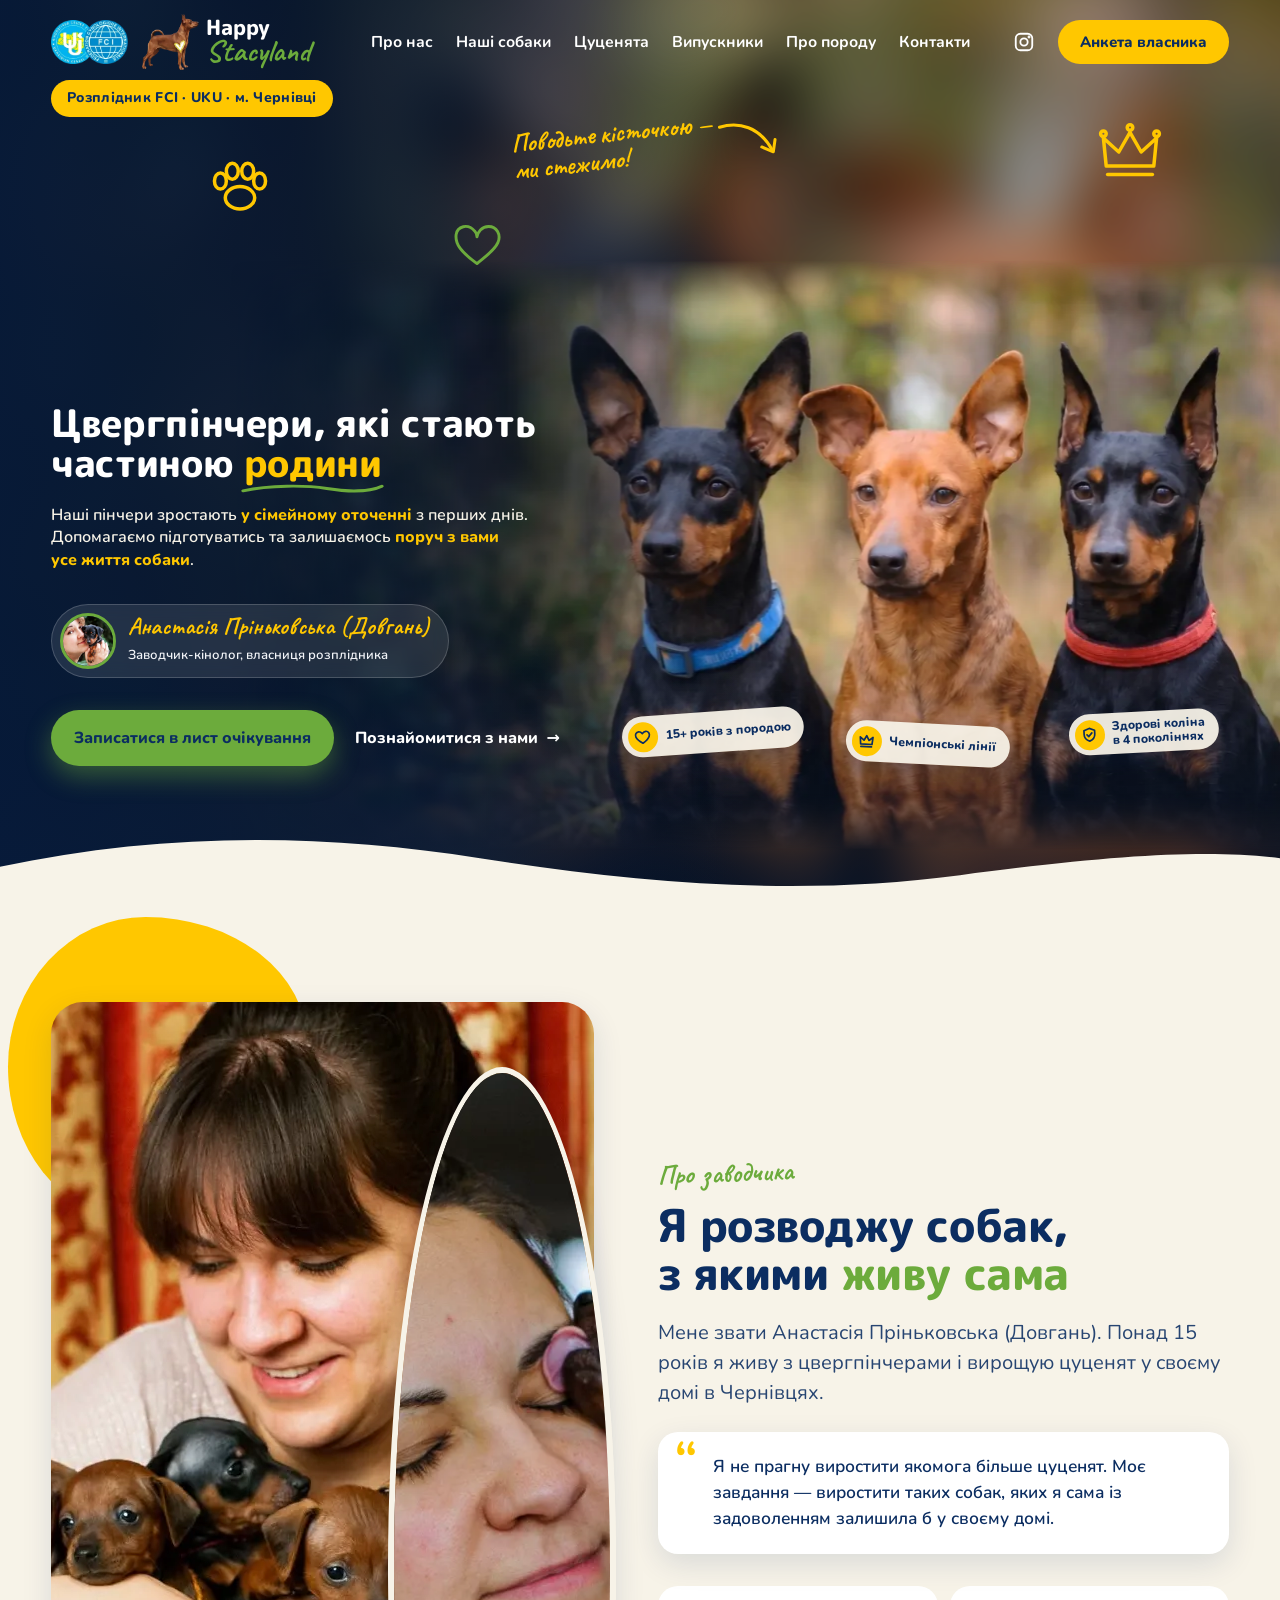
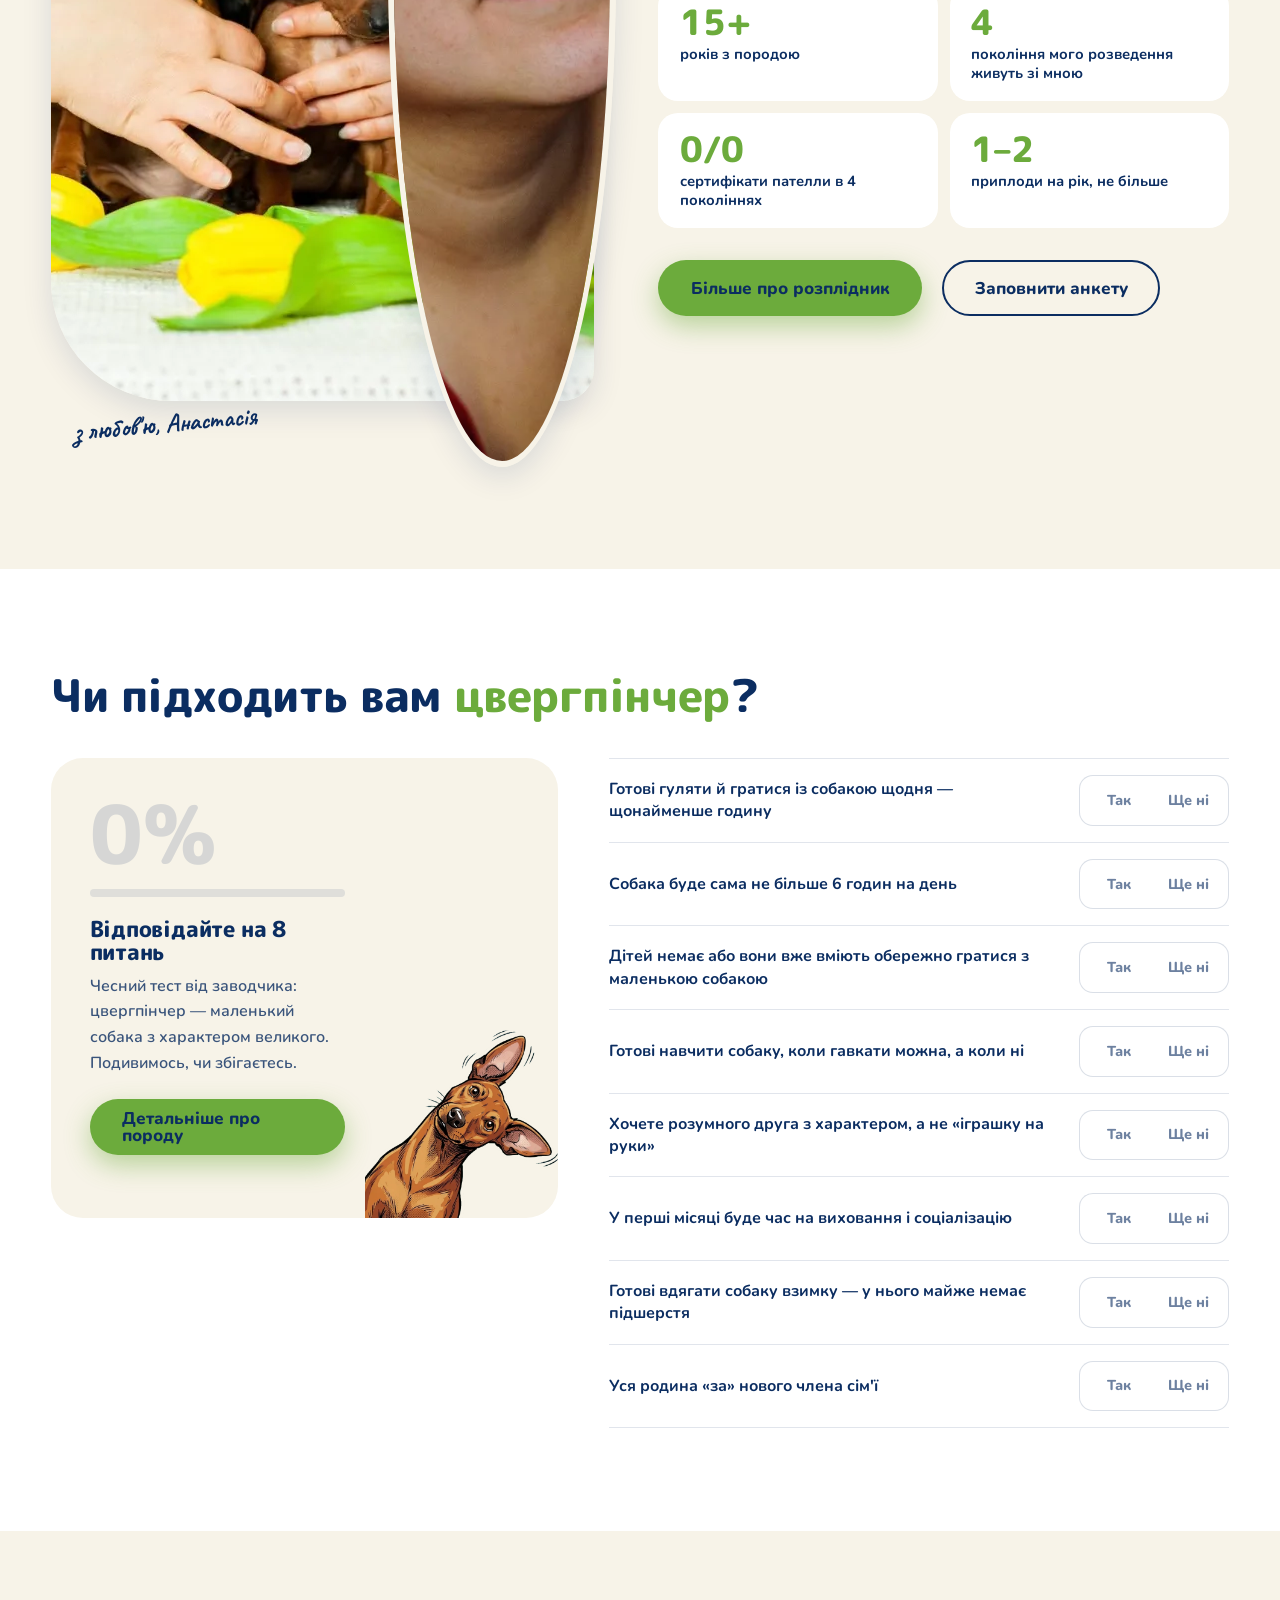
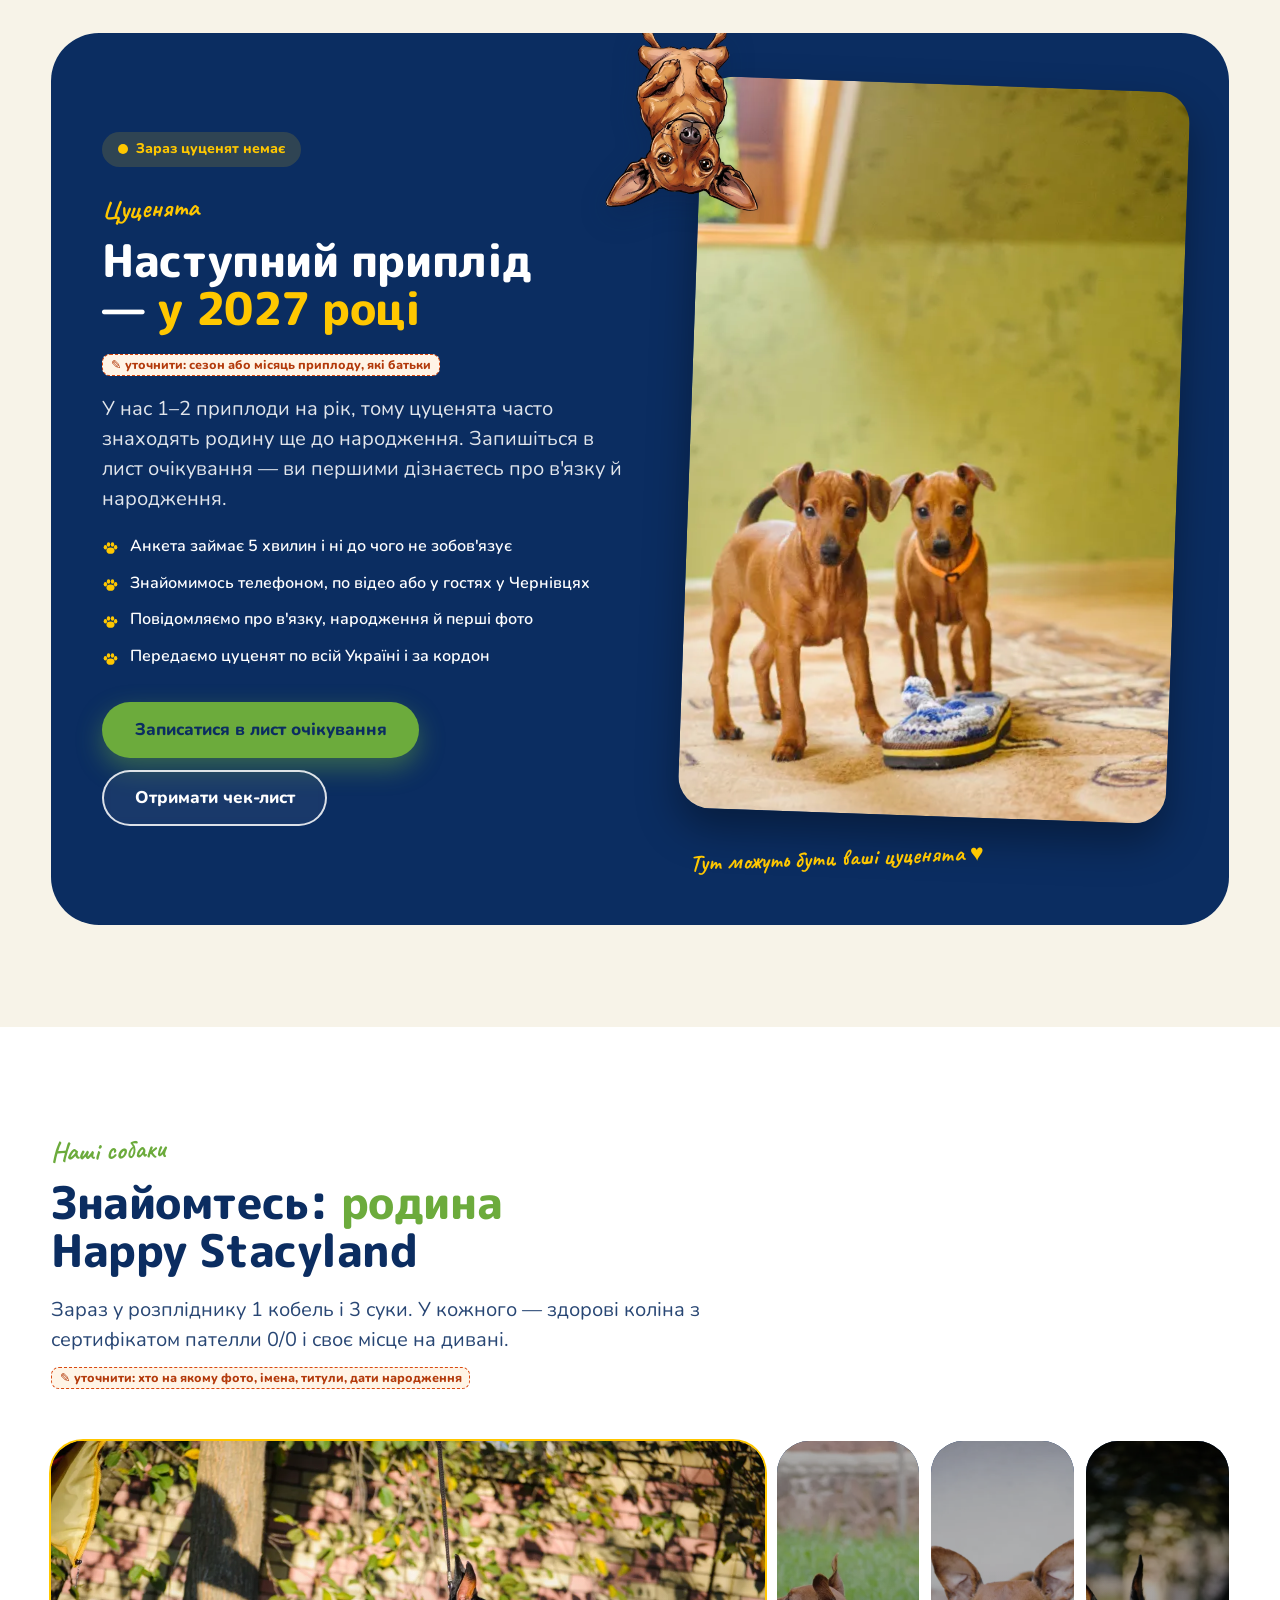
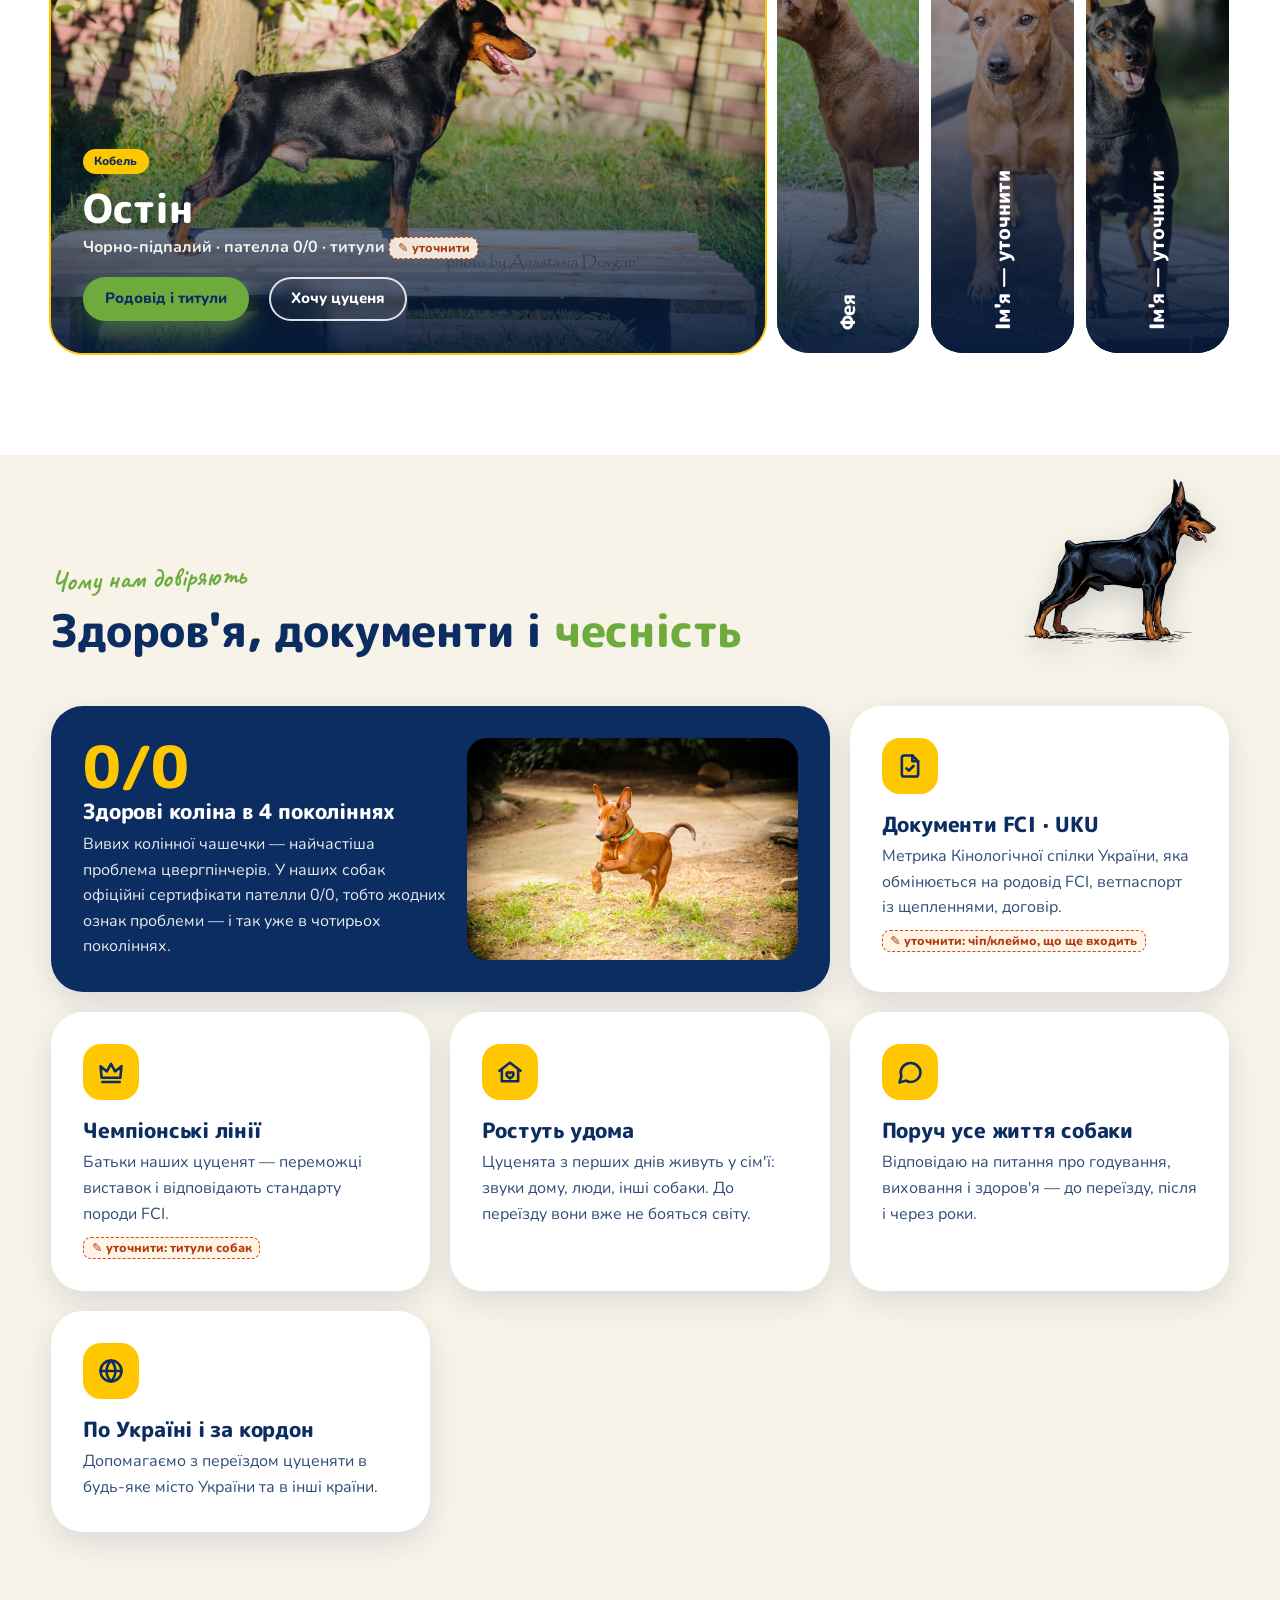
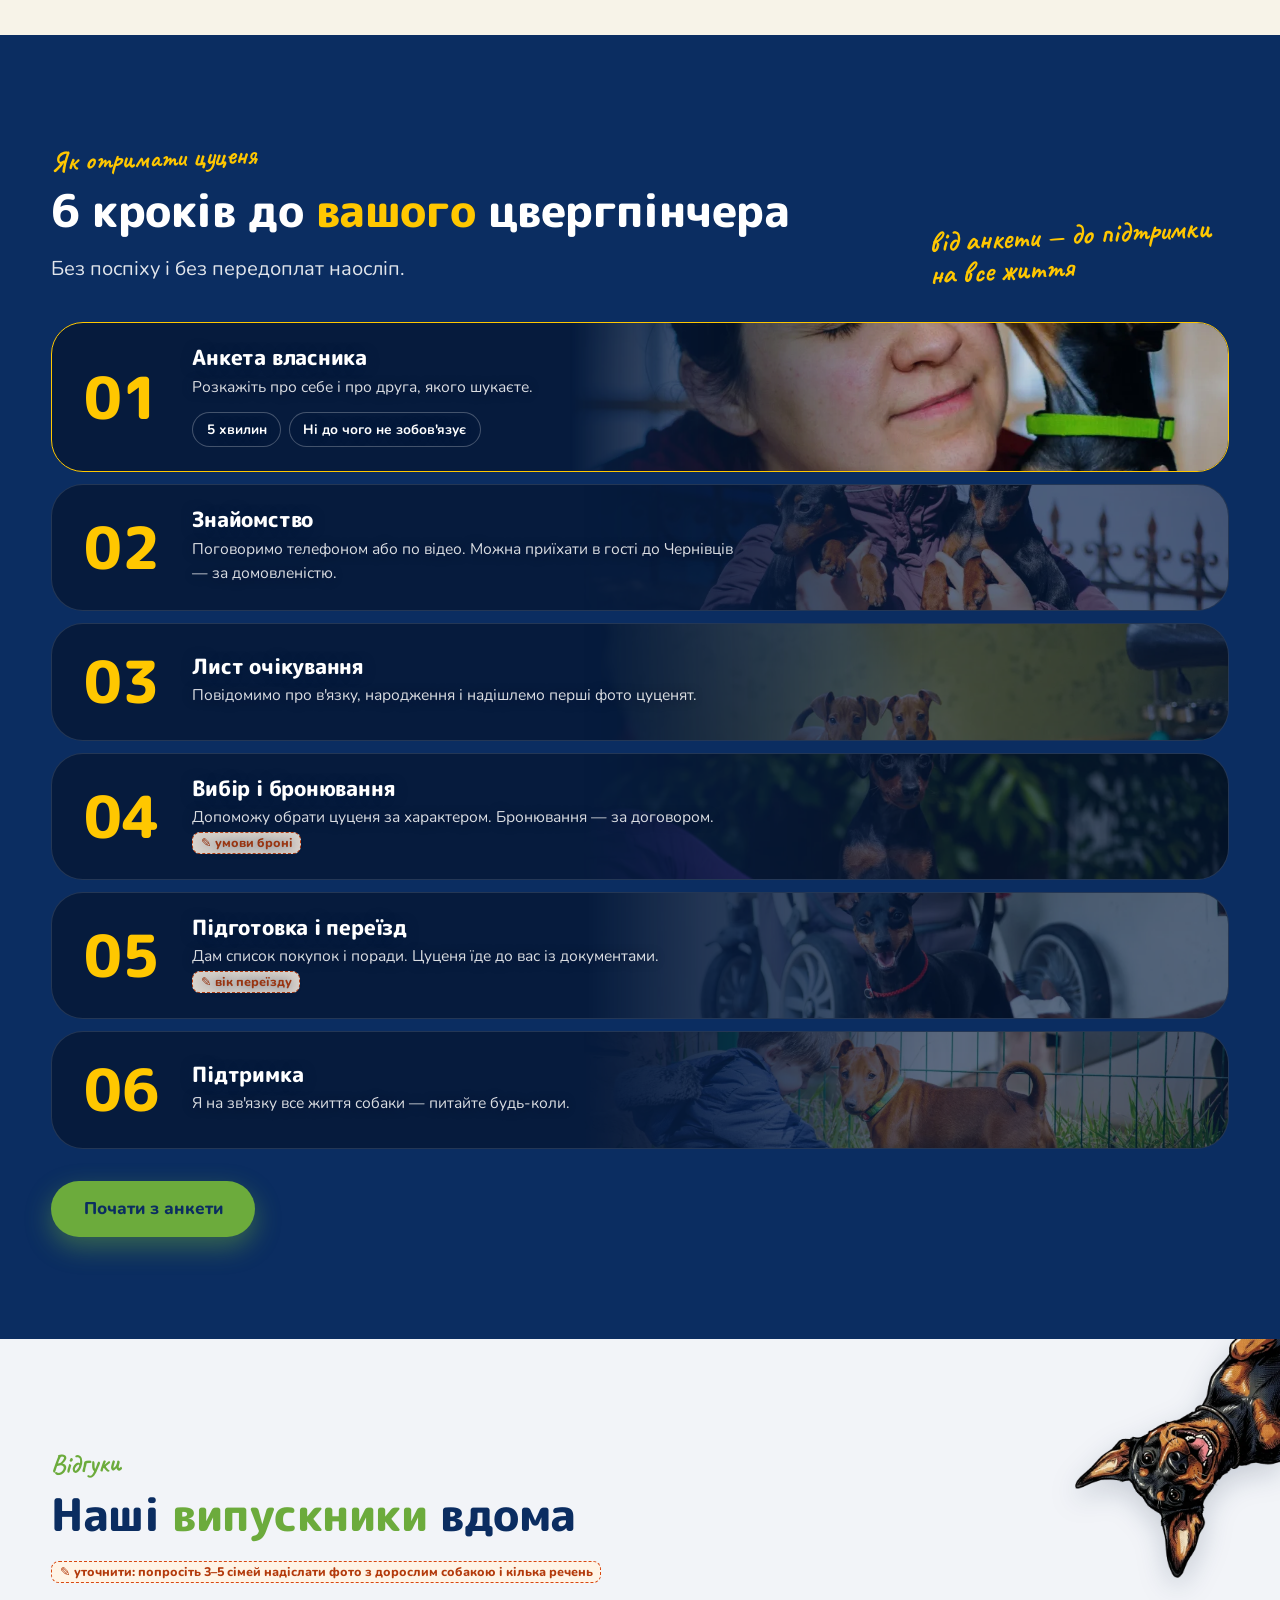
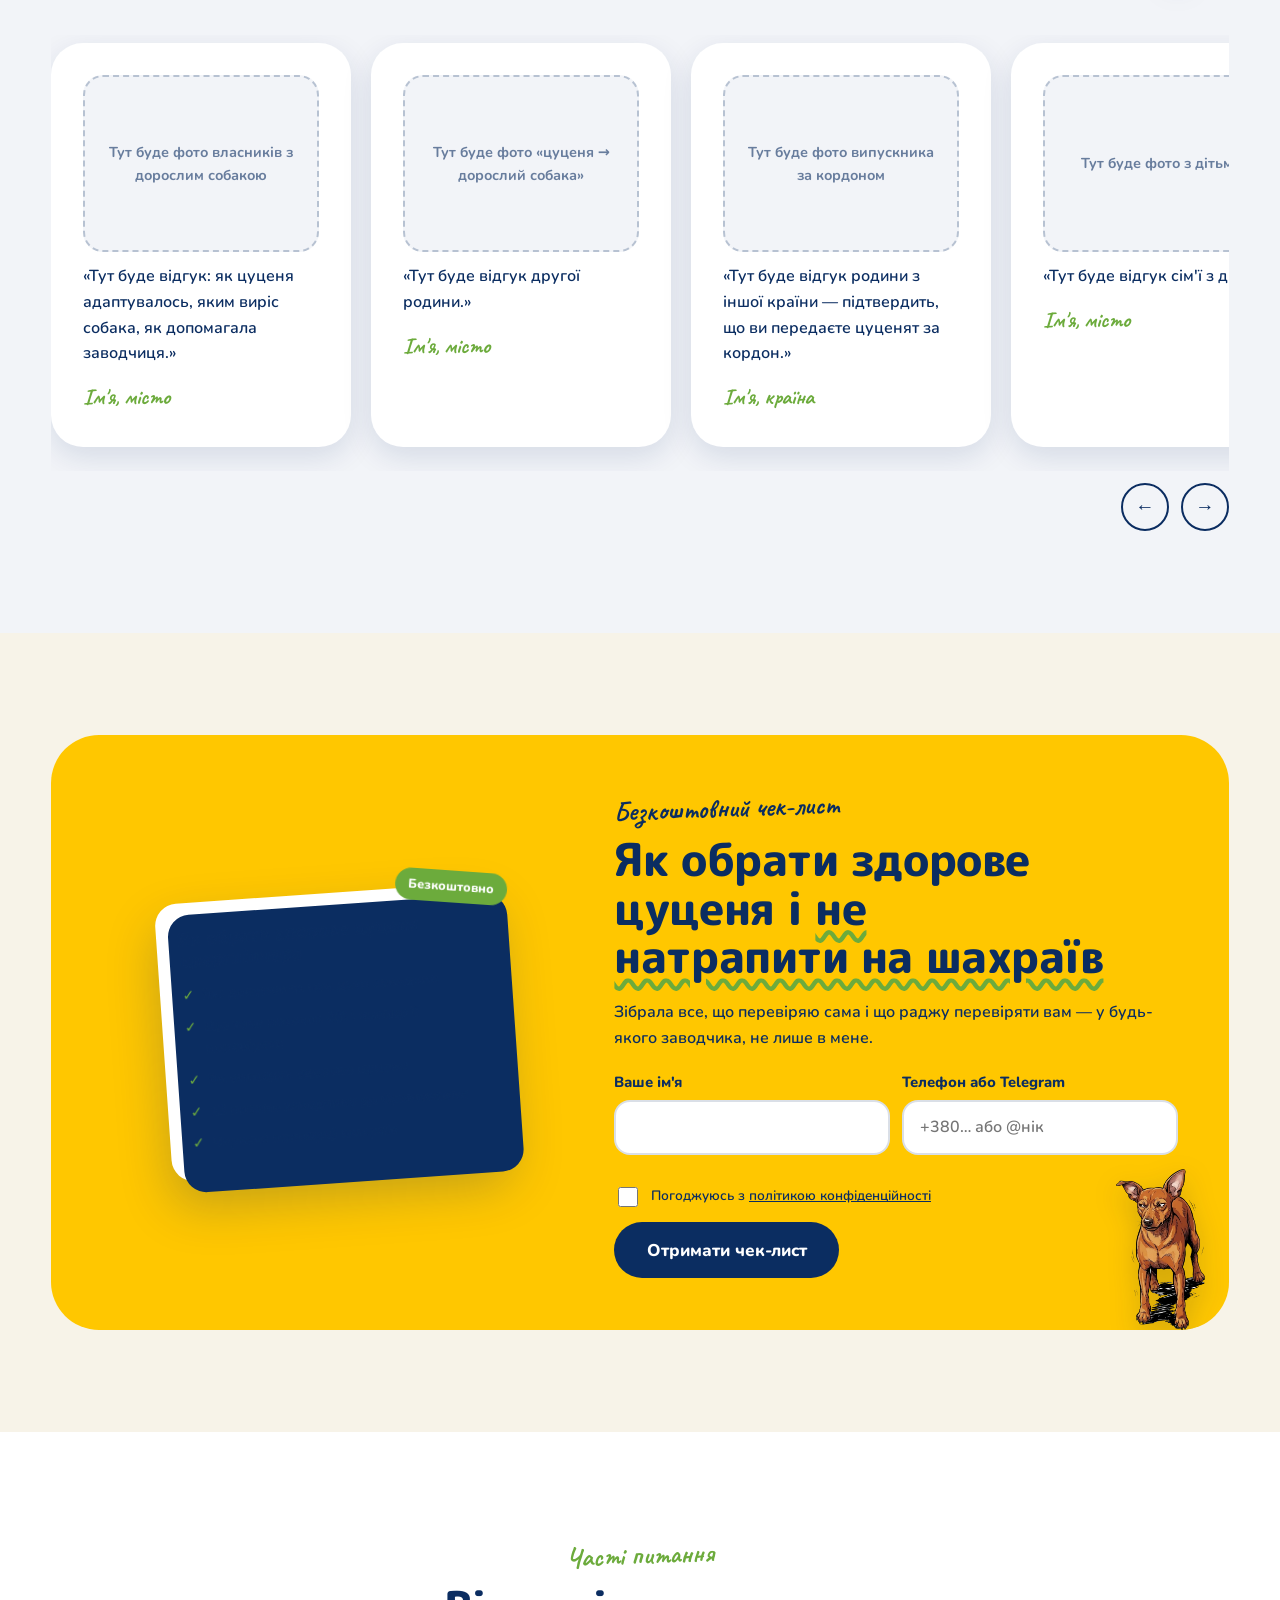
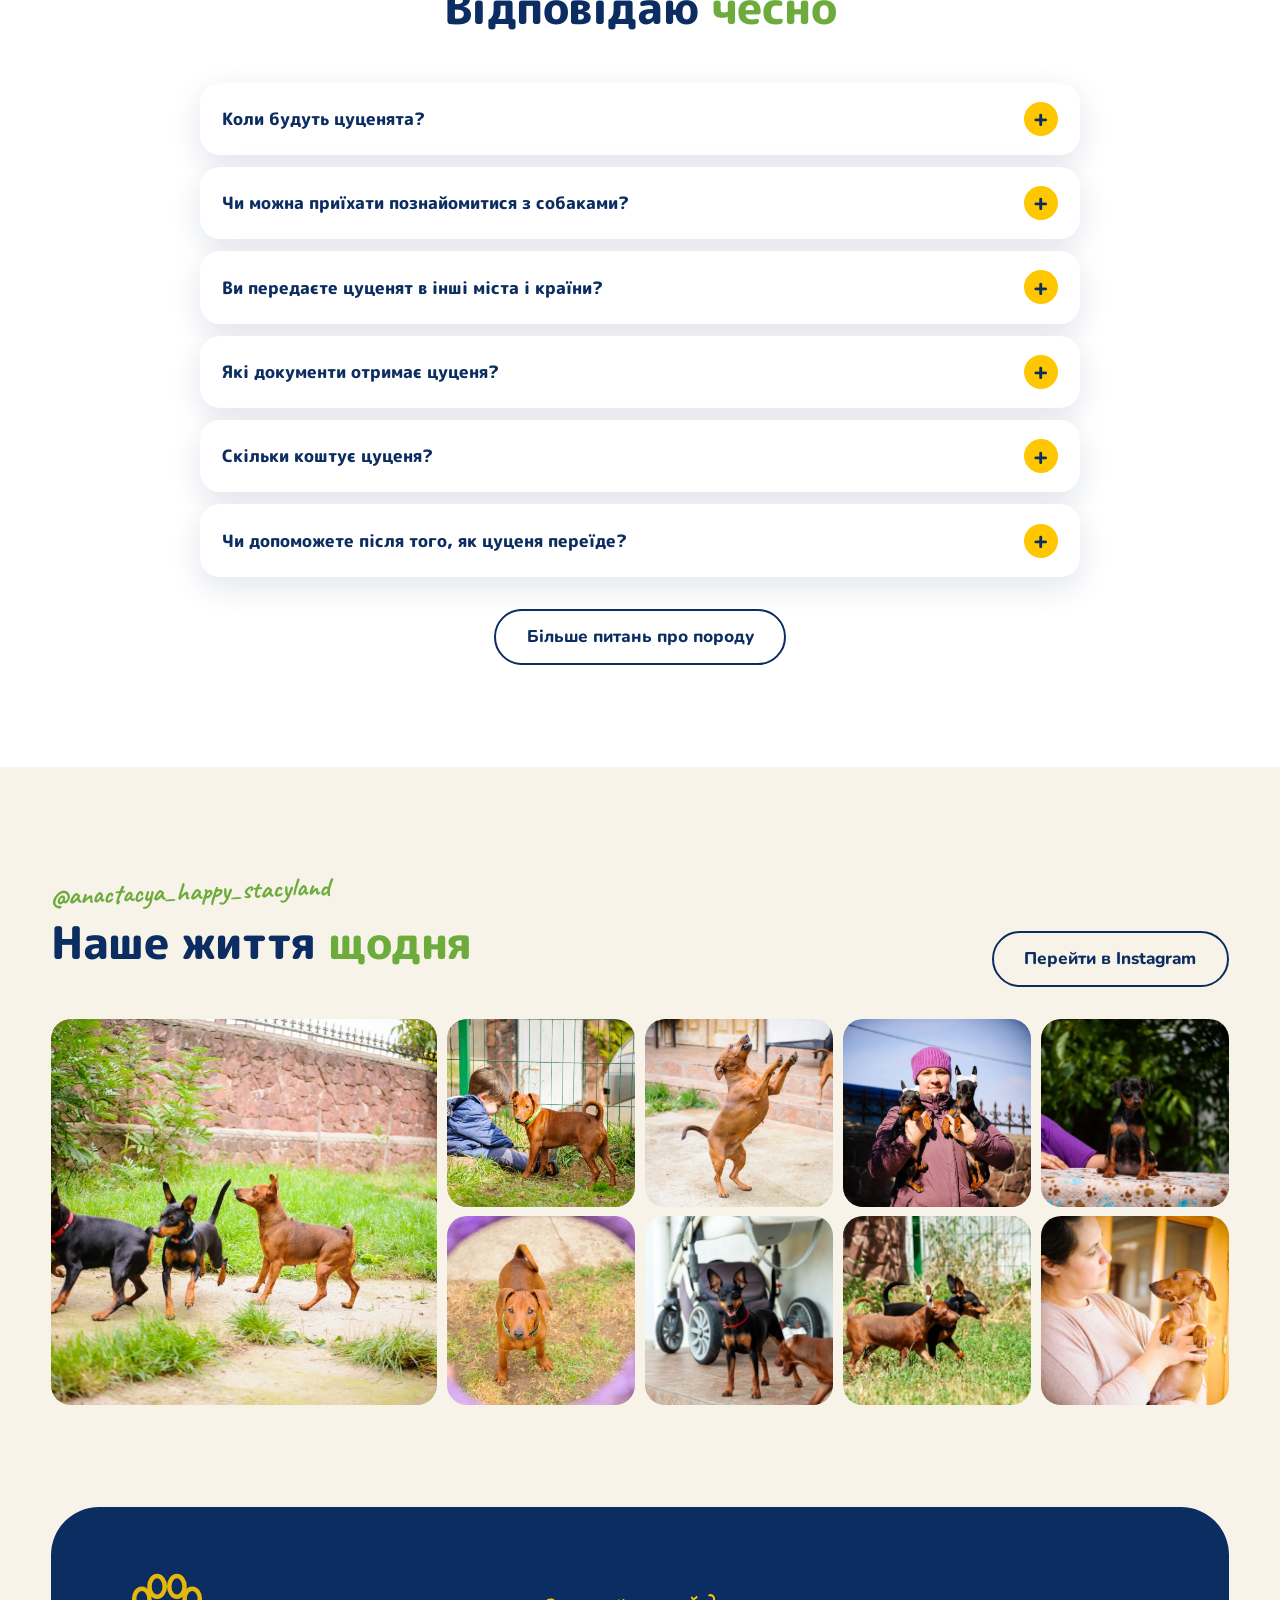
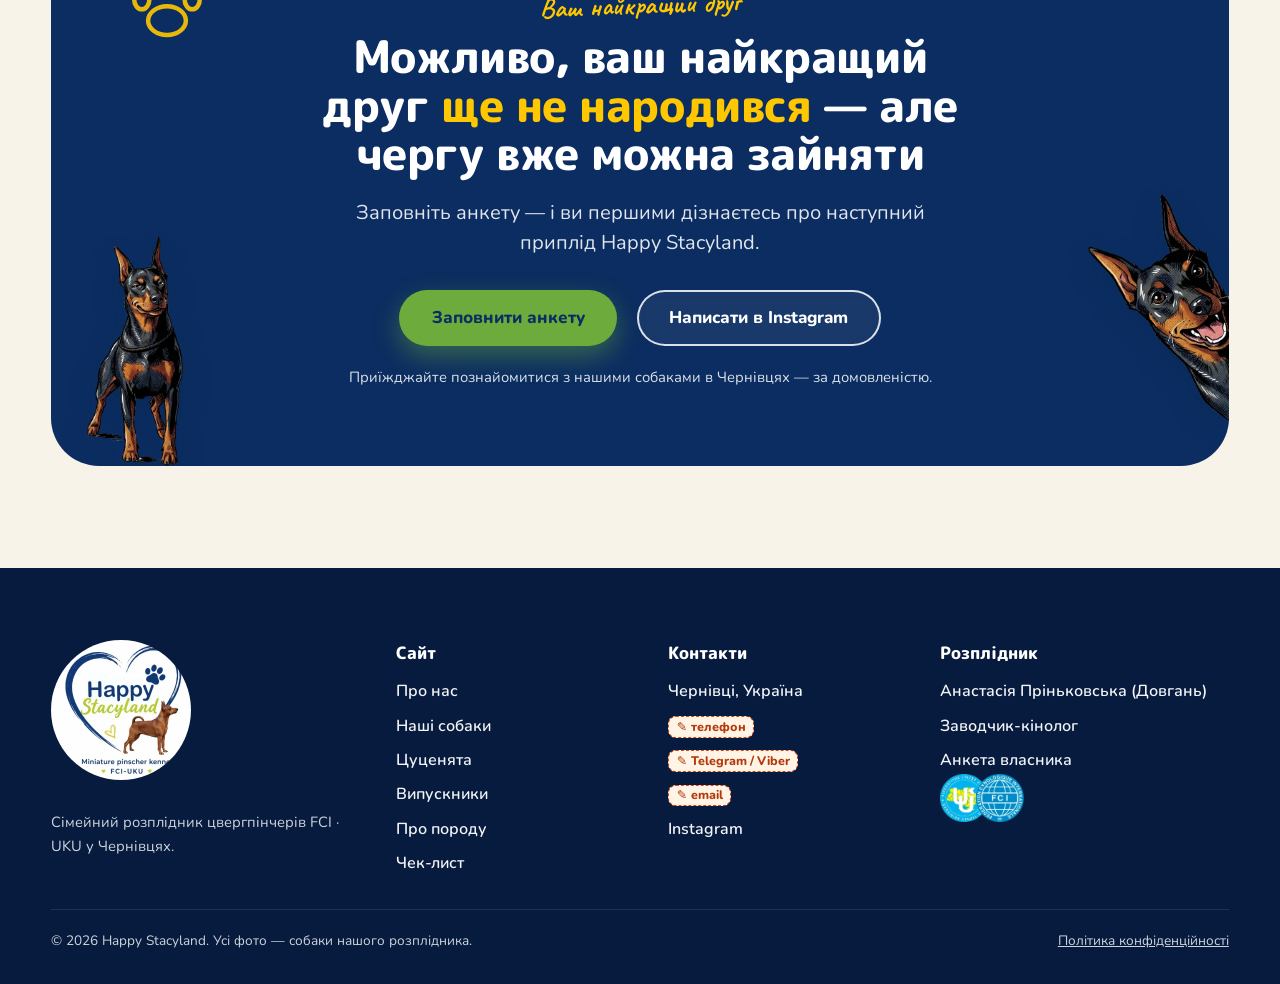
==== commit cd82bff6: "Різні типи карток: самоперевірка, галерея собак, кроки рядками - «Чи підходить вам цвергпінчер»: 8 т" ====
--- a/site/index.html
+++ b/site/index.html
@@ -20,7 +20,7 @@
 
   <link rel="icon" href="assets/images/favicon.png" type="image/png">
   <link rel="preload" as="image" href="assets/hero/frame-00.webp">
-  <link rel="stylesheet" href="css/style.css">
+  <link rel="stylesheet" href="css/style.css?v=2026-11-26">
 </head>
 <body>
 
@@ -225,42 +225,35 @@
       </div>
     </section>
 
-    <!-- ===================== ДЛЯ КОГО ЦВЕРГПІНЧЕР ===================== -->
+    <!-- ===================== ЧИ ПІДХОДИТЬ ВАМ ЦВЕРГПІНЧЕР (самоперевірка) =====================
+         Людина відповідає «Так / Ще ні» на 8 тверджень, ліворуч росте відсоток і змінюється поза пінчера.
+         Логіка — main.js, розділ 10 ([data-fit]). -->
     <section class="section section--white" id="fit" aria-labelledby="fit-title">
-      <img class="mascot mascot--fit" data-from="pop" src="assets/mascots/jump.webp" width="498" height="640" loading="lazy" alt="" aria-hidden="true">
-      <div class="container">
-        <div class="section-head" data-reveal>
-          <span class="eyebrow">Для кого ця порода</span>
-          <h2 class="section-title" id="fit-title">Чи <mark>ваш</mark> це собака?</h2>
-          <p class="section-lead">Цвергпінчер — маленький собака з характером великого. Чесно про те, кому він підійде.</p>
-        </div>
-
-        <div class="fit-grid">
-          <article class="card" data-reveal>
-            <span class="card__icon" aria-hidden="true"><svg viewBox="0 0 24 24" fill="none" stroke="currentColor" stroke-width="2.2" stroke-linecap="round" stroke-linejoin="round"><path d="M3 11 12 4l9 7"/><path d="M5 10v10h14V10"/><path d="M10 20v-5h4v5"/></svg></span>
-            <h3 class="card__title">Для квартири</h3>
-            <p class="card__text">Важить 4–6 кг, гладкошерстий, майже не пахне. Але щодня потребує прогулянок і гри.</p>
-          </article>
-          <article class="card" data-reveal>
-            <span class="card__icon" aria-hidden="true"><svg viewBox="0 0 24 24" fill="none" stroke="currentColor" stroke-width="2.2" stroke-linecap="round" stroke-linejoin="round"><circle cx="9" cy="7" r="3"/><circle cx="17" cy="9" r="2"/><path d="M3 20c0-3.3 2.7-6 6-6s6 2.7 6 6"/><path d="M15 20c0-2 1-3.5 2-3.5s3 1 3 3.5"/></svg></span>
-            <h3 class="card__title">Для сімей з дітьми</h3>
-            <p class="card__text">Грайливий і веселий, добре ладнає зі школярами. З малюками — під наглядом дорослих: він маленький і тендітний.</p>
-          </article>
-          <article class="card" data-reveal>
-            <span class="card__icon" aria-hidden="true"><svg viewBox="0 0 24 24" fill="none" stroke="currentColor" stroke-width="2.2" stroke-linecap="round" stroke-linejoin="round"><circle cx="15" cy="4.5" r="2"/><path d="M8 21l3-6 3 2v4"/><path d="M6 12l3-4 4 1 3 4h3"/></svg></span>
-            <h3 class="card__title">Для активних</h3>
-            <p class="card__text">Обожнює бігати, вчити команди й нові ігри. Без руху нудьгує — і тоді вигадує розваги сам.</p>
-          </article>
-          <article class="card" data-reveal>
-            <span class="card__icon" aria-hidden="true"><svg viewBox="0 0 24 24" fill="none" stroke="currentColor" stroke-width="2.2" stroke-linecap="round" stroke-linejoin="round"><path d="M12 21s-7.5-4.6-9.4-9.3C1.2 8.2 3.4 4.5 7 4.5c2.2 0 3.7 1.3 5 3 1.3-1.7 2.8-3 5-3 3.6 0 5.8 3.7 4.4 7.2C19.5 16.4 12 21 12 21z"/></svg></span>
-            <h3 class="card__title">Для тих, хто поруч</h3>
-            <p class="card__text">Розумний, пильний і дуже відданий родині. Не для тих, хто надовго лишає собаку саму.</p>
-          </article>
-        </div>
-
-        <div class="fit-cta" data-reveal>
-          <p class="fit-cta__text">Не впевнені? <span>Пройдіть тест за 1 хвилину</span> — і дізнайтесь, чи підходить вам цвергпінчер.</p>
-          <a class="btn btn--yellow" href="breed.html#quiz">Пройти тест</a>
+      <div class="container">
+        <h2 class="section-title fit-check__title" id="fit-title" data-reveal>Чи підходить вам <mark>цвергпінчер</mark>?</h2>
+
+        <div class="fit-check" data-fit>
+          <div class="fit-check__score">
+            <p class="fit-check__percent" aria-live="polite"><span data-fit-percent>0</span>%</p>
+            <div class="fit-check__bar" aria-hidden="true"><span data-fit-bar></span></div>
+            <h3 class="fit-check__verdict" data-fit-verdict>Відповідайте на 8 питань</h3>
+            <p class="fit-check__text" data-fit-text>
+              Чесний тест від заводчика: цвергпінчер — маленький собака з характером великого. Подивимось, чи збігаєтесь.
+            </p>
+            <a class="btn btn--primary fit-check__cta" data-fit-cta href="breed.html#quiz">Детальніше про породу</a>
+            <img class="fit-check__dog" data-fit-dog src="assets/mascots/tilt.webp" width="640" height="626" loading="lazy" alt="" aria-hidden="true">
+          </div>
+
+          <ul class="fit-check__list">
+            <li class="fit-row"><span class="fit-row__q">Готові гуляти й гратися із собакою щодня — щонайменше годину</span><span class="fit-row__toggle"><button type="button" data-v="1">Так</button><button type="button" data-v="0">Ще ні</button></span></li>
+            <li class="fit-row"><span class="fit-row__q">Собака буде сама не більше 6 годин на день</span><span class="fit-row__toggle"><button type="button" data-v="1">Так</button><button type="button" data-v="0">Ще ні</button></span></li>
+            <li class="fit-row"><span class="fit-row__q">Дітей немає або вони вже вміють обережно гратися з маленькою собакою</span><span class="fit-row__toggle"><button type="button" data-v="1">Так</button><button type="button" data-v="0">Ще ні</button></span></li>
+            <li class="fit-row"><span class="fit-row__q">Готові навчити собаку, коли гавкати можна, а коли ні</span><span class="fit-row__toggle"><button type="button" data-v="1">Так</button><button type="button" data-v="0">Ще ні</button></span></li>
+            <li class="fit-row"><span class="fit-row__q">Хочете розумного друга з характером, а не «іграшку на руки»</span><span class="fit-row__toggle"><button type="button" data-v="1">Так</button><button type="button" data-v="0">Ще ні</button></span></li>
+            <li class="fit-row"><span class="fit-row__q">У перші місяці буде час на виховання і соціалізацію</span><span class="fit-row__toggle"><button type="button" data-v="1">Так</button><button type="button" data-v="0">Ще ні</button></span></li>
+            <li class="fit-row"><span class="fit-row__q">Готові вдягати собаку взимку — у нього майже немає підшерстя</span><span class="fit-row__toggle"><button type="button" data-v="1">Так</button><button type="button" data-v="0">Ще ні</button></span></li>
+            <li class="fit-row"><span class="fit-row__q">Уся родина «за» нового члена сім'ї</span><span class="fit-row__toggle"><button type="button" data-v="1">Так</button><button type="button" data-v="0">Ще ні</button></span></li>
+          </ul>
         </div>
       </div>
     </section>
@@ -299,7 +292,9 @@
       </div>
     </section>
 
-    <!-- ===================== НАШІ СОБАКИ ===================== -->
+    <!-- ===================== НАШІ СОБАКИ (галерея, що розгортається) =====================
+         Одна панель розгорнута, інші вузькі з вертикальним ім'ям. Наведення/клік — розгортає.
+         Логіка — main.js, розділ 11 ([data-panels]). -->
     <section class="section section--white" id="dogs" aria-labelledby="dogs-title">
       <div class="container">
         <div class="section-head" data-reveal>
@@ -309,47 +304,59 @@
           <p class="todo" style="margin-top: 0.8rem;">уточнити: хто на якому фото, імена, титули, дати народження</p>
         </div>
 
-        <div class="dogs-grid">
-          <a class="dog-card" href="dogs.html" data-reveal>
-            <img class="dog-card__img" src="assets/images/dog-1.webp" width="1400" height="1000" loading="lazy" alt="Чорно-підпалий кобель цвергпінчера у виставковій стійці">
-            <div class="dog-card__body">
+        <div class="dog-panels" data-panels data-reveal>
+          <article class="dog-panel is-active" tabindex="0">
+            <img class="dog-panel__img" src="assets/images/dog-1.webp" width="1400" height="1000" loading="lazy" alt="Чорно-підпалий кобель цвергпінчера Остін у виставковій стійці">
+            <h3 class="dog-panel__label">Остін</h3>
+            <div class="dog-panel__body">
               <span class="dog-card__sex">Кобель</span>
-              <h3 class="dog-card__name">Остін</h3>
-              <p class="dog-card__meta">Чорно-підпалий · пателла 0/0</p>
-              <div class="dog-card__more"><span>Титули: <span class="todo">уточнити</span></span></div>
-            </div>
-          </a>
-          <a class="dog-card" href="dogs.html" data-reveal>
-            <img class="dog-card__img" src="assets/images/dog-2.webp" width="1400" height="933" loading="lazy" alt="Руда сука цвергпінчера Фея стоїть на траві">
-            <div class="dog-card__body">
+              <h3 class="dog-panel__name">Остін</h3>
+              <p class="dog-panel__meta">Чорно-підпалий · пателла 0/0 · титули <span class="todo">уточнити</span></p>
+              <div class="btn-row">
+                <a class="btn btn--primary btn--small" href="dogs.html">Родовід і титули</a>
+                <a class="btn btn--ghost-light btn--small" href="contacts.html#anketa">Хочу цуценя</a>
+              </div>
+            </div>
+          </article>
+          <article class="dog-panel" tabindex="0">
+            <img class="dog-panel__img" src="assets/images/dog-2.webp" width="1400" height="933" loading="lazy" alt="Руда сука цвергпінчера Фея стоїть на траві">
+            <h3 class="dog-panel__label">Фея</h3>
+            <div class="dog-panel__body">
               <span class="dog-card__sex dog-card__sex--female">Сука</span>
-              <h3 class="dog-card__name">Фея</h3>
-              <p class="dog-card__meta">Руда · пателла 0/0</p>
-              <div class="dog-card__more"><span>Титули: <span class="todo">уточнити</span></span></div>
-            </div>
-          </a>
-          <a class="dog-card" href="dogs.html" data-reveal>
-            <img class="dog-card__img" src="assets/images/dog-3.webp" width="933" height="1400" loading="lazy" alt="Руда сука цвергпінчера дивиться в камеру">
-            <div class="dog-card__body">
+              <h3 class="dog-panel__name">Фея</h3>
+              <p class="dog-panel__meta">Руда · пателла 0/0 · титули <span class="todo">уточнити</span></p>
+              <div class="btn-row">
+                <a class="btn btn--primary btn--small" href="dogs.html">Родовід і титули</a>
+                <a class="btn btn--ghost-light btn--small" href="contacts.html#anketa">Хочу цуценя</a>
+              </div>
+            </div>
+          </article>
+          <article class="dog-panel" tabindex="0">
+            <img class="dog-panel__img" src="assets/images/dog-3.webp" width="933" height="1400" loading="lazy" alt="Руда сука цвергпінчера дивиться в камеру">
+            <h3 class="dog-panel__label">Ім'я — уточнити</h3>
+            <div class="dog-panel__body">
               <span class="dog-card__sex dog-card__sex--female">Сука</span>
-              <h3 class="dog-card__name"><span class="todo">ім'я</span></h3>
-              <p class="dog-card__meta">Руда · пателла 0/0</p>
-              <div class="dog-card__more"><span>Титули: <span class="todo">уточнити</span></span></div>
-            </div>
-          </a>
-          <a class="dog-card" href="dogs.html" data-reveal>
-            <img class="dog-card__img" src="assets/images/dog-4.webp" width="932" height="1400" loading="lazy" alt="Чорно-підпала сука цвергпінчера стоїть на дерев'яному помості">
-            <div class="dog-card__body">
+              <h3 class="dog-panel__name"><span class="todo">ім'я</span></h3>
+              <p class="dog-panel__meta">Руда · пателла 0/0 · титули <span class="todo">уточнити</span></p>
+              <div class="btn-row">
+                <a class="btn btn--primary btn--small" href="dogs.html">Родовід і титули</a>
+                <a class="btn btn--ghost-light btn--small" href="contacts.html#anketa">Хочу цуценя</a>
+              </div>
+            </div>
+          </article>
+          <article class="dog-panel" tabindex="0">
+            <img class="dog-panel__img" src="assets/images/dog-4.webp" width="932" height="1400" loading="lazy" alt="Чорно-підпала сука цвергпінчера стоїть на дерев'яному помості">
+            <h3 class="dog-panel__label">Ім'я — уточнити</h3>
+            <div class="dog-panel__body">
               <span class="dog-card__sex dog-card__sex--female">Сука</span>
-              <h3 class="dog-card__name"><span class="todo">ім'я</span></h3>
-              <p class="dog-card__meta">Чорно-підпала · пателла 0/0</p>
-              <div class="dog-card__more"><span>Титули: <span class="todo">уточнити</span></span></div>
-            </div>
-          </a>
-        </div>
-
-        <div class="dogs-more" data-reveal>
-          <a class="btn btn--outline" href="dogs.html">Усі собаки й родоводи</a>
+              <h3 class="dog-panel__name"><span class="todo">ім'я</span></h3>
+              <p class="dog-panel__meta">Чорно-підпала · пателла 0/0 · титули <span class="todo">уточнити</span></p>
+              <div class="btn-row">
+                <a class="btn btn--primary btn--small" href="dogs.html">Родовід і титули</a>
+                <a class="btn btn--ghost-light btn--small" href="contacts.html#anketa">Хочу цуценя</a>
+              </div>
+            </div>
+          </article>
         </div>
       </div>
     </section>
@@ -406,40 +413,74 @@
       </div>
     </section>
 
-    <!-- ===================== ЯК ОТРИМАТИ ЦУЦЕНЯ ===================== -->
+    <!-- ===================== ЯК ОТРИМАТИ ЦУЦЕНЯ (нумеровані рядки з фото) =====================
+         Активний рядок розкривається і показує теги. Наведення/клік — робить рядок активним.
+         Логіка — main.js, розділ 11 ([data-rows]). -->
     <section class="section section--navy" id="steps" aria-labelledby="steps-title">
       <div class="container">
-        <div class="section-head" data-reveal>
-          <span class="eyebrow">Як отримати цуценя</span>
-          <h2 class="section-title" id="steps-title">6 кроків до <mark>вашого</mark> цвергпінчера</h2>
-          <p class="section-lead">Без поспіху і без передоплат наосліп.</p>
-        </div>
-        <ol class="steps">
-          <li class="step" data-reveal>
-            <h3 class="step__title">Анкета власника</h3>
-            <p class="step__text">Розкажіть про себе і про друга, якого шукаєте. Це 5 хвилин.</p>
+        <div class="step-rows__head" data-reveal>
+          <div>
+            <span class="eyebrow">Як отримати цуценя</span>
+            <h2 class="section-title" id="steps-title">6 кроків до <mark>вашого</mark> цвергпінчера</h2>
+            <p class="section-lead">Без поспіху і без передоплат наосліп.</p>
+          </div>
+          <p class="step-rows__badge">від анкети — до підтримки на все життя</p>
+        </div>
+
+        <ol class="step-rows" data-rows>
+          <li class="step-row is-active" tabindex="0">
+            <img class="step-row__img" src="assets/images/breeder-kiss.webp" alt="" aria-hidden="true" loading="lazy">
+            <span class="step-row__num">01</span>
+            <div class="step-row__body">
+              <h3 class="step-row__title">Анкета власника</h3>
+              <p class="step-row__text">Розкажіть про себе і про друга, якого шукаєте.</p>
+              <ul class="step-row__tags"><li>5 хвилин</li><li>Ні до чого не зобов'язує</li></ul>
+            </div>
           </li>
-          <li class="step" data-reveal>
-            <h3 class="step__title">Знайомство</h3>
-            <p class="step__text">Поговоримо телефоном або по відео. Можна приїхати в гості до Чернівців — за домовленістю.</p>
+          <li class="step-row" tabindex="0">
+            <img class="step-row__img" src="assets/images/breeder-two.webp" alt="" aria-hidden="true" loading="lazy">
+            <span class="step-row__num">02</span>
+            <div class="step-row__body">
+              <h3 class="step-row__title">Знайомство</h3>
+              <p class="step-row__text">Поговоримо телефоном або по відео. Можна приїхати в гості до Чернівців — за домовленістю.</p>
+              <ul class="step-row__tags"><li>Телефон</li><li>Відеодзвінок</li><li>У гостях у Чернівцях</li></ul>
+            </div>
           </li>
-          <li class="step" data-reveal>
-            <h3 class="step__title">Лист очікування</h3>
-            <p class="step__text">Повідомимо про в'язку, народження і надішлемо перші фото цуценят.</p>
+          <li class="step-row" tabindex="0">
+            <img class="step-row__img" src="assets/images/life-puppies.webp" alt="" aria-hidden="true" loading="lazy">
+            <span class="step-row__num">03</span>
+            <div class="step-row__body">
+              <h3 class="step-row__title">Лист очікування</h3>
+              <p class="step-row__text">Повідомимо про в'язку, народження і надішлемо перші фото цуценят.</p>
+              <ul class="step-row__tags"><li>Новини про в'язку</li><li>Перші фото</li><li>Ви — серед перших</li></ul>
+            </div>
           </li>
-          <li class="step" data-reveal>
-            <h3 class="step__title">Вибір і бронювання</h3>
-            <p class="step__text">Допоможу обрати цуценя за характером. Бронювання — за договором.</p>
-            <p class="todo" style="margin-top: 0.6rem;">уточнити: умови броні, завдаток</p>
+          <li class="step-row" tabindex="0">
+            <img class="step-row__img" src="assets/images/life-puppy.webp" alt="" aria-hidden="true" loading="lazy">
+            <span class="step-row__num">04</span>
+            <div class="step-row__body">
+              <h3 class="step-row__title">Вибір і бронювання</h3>
+              <p class="step-row__text">Допоможу обрати цуценя за характером. Бронювання — за договором. <span class="todo">умови броні</span></p>
+              <ul class="step-row__tags"><li>Підбір за характером</li><li>Договір</li></ul>
+            </div>
           </li>
-          <li class="step" data-reveal>
-            <h3 class="step__title">Підготовка і переїзд</h3>
-            <p class="step__text">Дам список покупок і поради. Цуценя їде до вас із документами — по Україні і за кордон.</p>
-            <p class="todo" style="margin-top: 0.6rem;">уточнити: у якому віці переїжджають</p>
+          <li class="step-row" tabindex="0">
+            <img class="step-row__img" src="assets/images/life-home.webp" alt="" aria-hidden="true" loading="lazy">
+            <span class="step-row__num">05</span>
+            <div class="step-row__body">
+              <h3 class="step-row__title">Підготовка і переїзд</h3>
+              <p class="step-row__text">Дам список покупок і поради. Цуценя їде до вас із документами. <span class="todo">вік переїзду</span></p>
+              <ul class="step-row__tags"><li>Документи FCI · UKU</li><li>Щеплення</li><li>Україна і закордон</li></ul>
+            </div>
           </li>
-          <li class="step" data-reveal>
-            <h3 class="step__title">Підтримка</h3>
-            <p class="step__text">Я на зв'язку все життя собаки: здоров'я, виховання, годування — питайте будь-коли.</p>
+          <li class="step-row" tabindex="0">
+            <img class="step-row__img" src="assets/images/life-child.webp" alt="" aria-hidden="true" loading="lazy">
+            <span class="step-row__num">06</span>
+            <div class="step-row__body">
+              <h3 class="step-row__title">Підтримка</h3>
+              <p class="step-row__text">Я на зв'язку все життя собаки — питайте будь-коли.</p>
+              <ul class="step-row__tags"><li>Годування</li><li>Виховання</li><li>Здоров'я</li></ul>
+            </div>
           </li>
         </ol>
         <div class="steps-cta" data-reveal>
@@ -687,6 +728,6 @@
   <!-- Плаваюча кнопка на телефоні -->
   <a class="btn btn--primary mobile-cta" href="contacts.html#anketa">Записатися в лист очікування</a>
 
-  <script src="js/main.js" defer></script>
+  <script src="js/main.js?v=2026-11-26" defer></script>
 </body>
 </html>
--- a/site/css/style.css
+++ b/site/css/style.css
@@ -1599,3 +1599,283 @@
   .lead .form__status { margin-right: 110px; }
   .anketa__submit .form__status { margin-right: 170px; }
 }
+
+/* =========================================================
+   26. Самоперевірка «Чи підходить вам цвергпінчер»
+   Ліворуч — відсоток, шкала, висновок і пінчер; праворуч — 8 тверджень «Так / Ще ні».
+   ========================================================= */
+.fit-check__title { margin-bottom: clamp(1.5rem, 3vw, 2.5rem); }
+.fit-check {
+  display: grid;
+  grid-template-columns: minmax(0, 0.9fr) minmax(0, 1.1fr);
+  gap: clamp(1.5rem, 4vw, 4rem);
+  align-items: start;
+}
+.fit-check__score {
+  position: sticky;
+  top: calc(var(--header-h) + 1.5rem);
+  overflow: hidden;
+  min-height: 460px;
+  padding: clamp(1.5rem, 3vw, 2.5rem);
+  padding-right: 42%;
+  border-radius: var(--radius-l);
+  background: var(--c-cream);
+}
+.fit-check__percent {
+  font-family: var(--font-heading);
+  font-size: clamp(4.5rem, 3rem + 6vw, 8.5rem);
+  font-weight: 800;
+  line-height: 0.9;
+  color: rgba(11, 45, 97, 0.14);
+  transition: color 0.4s;
+  white-space: nowrap;
+}
+.fit-check__percent.is-high { color: var(--c-green); }
+.fit-check__percent.is-mid { color: #E0A800; }
+.fit-check__percent.is-low { color: rgba(11, 45, 97, 0.45); }
+.fit-check__bar { height: 8px; margin: 1.2rem 0 1.3rem; border-radius: 8px; background: rgba(11, 45, 97, 0.1); overflow: hidden; }
+.fit-check__bar span { display: block; width: 0; height: 100%; border-radius: 8px; background: var(--c-green); transition: width 0.5s var(--ease-out); }
+.fit-check__verdict { margin-bottom: 0.6rem; font-size: 1.35rem; }
+.fit-check__text { margin-bottom: 1.4rem; font-weight: 600; opacity: 0.8; }
+.fit-check__cta { position: relative; z-index: 1; }
+/* Пінчер у картці — змінює позу залежно від результату */
+.fit-check__dog {
+  position: absolute;
+  right: 0;
+  bottom: 0;
+  width: 46%;
+  max-height: 88%;
+  object-fit: contain;
+  object-position: right bottom;
+  transition: transform 0.6s cubic-bezier(0.34, 1.56, 0.64, 1), opacity 0.3s;
+}
+.fit-check__dog.is-swapping { opacity: 0; transform: translateY(12%) scale(0.92); }
+
+.fit-check__list { border-top: 1px solid rgba(11, 45, 97, 0.12); }
+.fit-row {
+  display: flex;
+  align-items: center;
+  justify-content: space-between;
+  gap: var(--space-m);
+  padding: 1rem 0;
+  border-bottom: 1px solid rgba(11, 45, 97, 0.12);
+}
+.fit-row__q { font-weight: 700; line-height: 1.4; }
+.fit-row__toggle {
+  display: inline-flex;
+  flex-shrink: 0;
+  padding: 4px;
+  border: 1.5px solid rgba(11, 45, 97, 0.15);
+  border-radius: 14px;
+  background: var(--c-white);
+}
+.fit-row__toggle button {
+  min-width: 70px;
+  padding: 0.55rem 0.9rem;
+  border: 0;
+  border-radius: 10px;
+  background: transparent;
+  color: rgba(11, 45, 97, 0.6);
+  font: inherit;
+  font-size: 0.9rem;
+  font-weight: 800;
+  transition: background 0.2s, color 0.2s;
+}
+.fit-row__toggle button:hover { color: var(--c-navy); }
+.fit-row__toggle button[aria-pressed="true"][data-v="1"] { background: var(--c-green); color: var(--c-navy); }
+.fit-row__toggle button[aria-pressed="true"][data-v="0"] { background: var(--c-navy); color: var(--c-white); }
+
+/* =========================================================
+   27. «Наші собаки» — галерея, що розгортається
+   ========================================================= */
+.dog-panels {
+  display: flex;
+  gap: 0.75rem;
+  height: clamp(420px, 40vw, 560px);
+}
+.dog-panel {
+  position: relative;
+  flex: 1 1 0;
+  min-width: 78px;
+  overflow: hidden;
+  border-radius: var(--radius-l);
+  background: var(--c-navy);
+  color: var(--c-white);
+  cursor: pointer;
+  transition: flex-grow 0.7s var(--ease-out), box-shadow 0.4s;
+  outline-offset: 4px;
+}
+.dog-panel.is-active { flex-grow: 5; cursor: default; box-shadow: 0 0 0 2px var(--c-yellow); }
+.dog-panel__img {
+  position: absolute;
+  inset: 0;
+  width: 100%;
+  height: 100%;
+  object-fit: cover;
+  filter: saturate(0.7) brightness(0.7);
+  transition: filter 0.6s, transform 0.9s var(--ease-out);
+}
+.dog-panel.is-active .dog-panel__img { filter: none; }
+.dog-panel:not(.is-active):hover .dog-panel__img { filter: saturate(0.9) brightness(0.85); }
+.dog-panel::after {
+  content: "";
+  position: absolute;
+  inset: 0;
+  background: linear-gradient(0deg, rgba(6, 27, 61, 0.92) 0%, rgba(6, 27, 61, 0.15) 55%, rgba(6, 27, 61, 0) 75%);
+  pointer-events: none;
+}
+/* Вертикальне ім'я на вузькій панелі */
+.dog-panel__label {
+  position: absolute;
+  bottom: 1.4rem;
+  left: 50%;
+  z-index: 1;
+  margin: 0;
+  font-size: 1.25rem;
+  white-space: nowrap;
+  writing-mode: vertical-rl;
+  transform: translateX(-50%) rotate(180deg);
+  transition: opacity 0.3s;
+}
+.dog-panel.is-active .dog-panel__label { opacity: 0; }
+.dog-panel__body {
+  position: absolute;
+  left: 0;
+  right: 0;
+  bottom: 0;
+  z-index: 1;
+  padding: clamp(1.2rem, 2.5vw, 2rem);
+  opacity: 0;
+  transform: translateY(16px);
+  transition: opacity 0.4s 0s, transform 0.5s var(--ease-out);
+  pointer-events: none;
+}
+.dog-panel.is-active .dog-panel__body { opacity: 1; transform: none; transition-delay: 0.25s; pointer-events: auto; }
+.dog-panel__name { font-size: clamp(1.8rem, 1.3rem + 1.5vw, 2.6rem); margin: 0.4rem 0 0.3rem; }
+.dog-panel__meta { margin-bottom: 1rem; font-weight: 700; opacity: 0.92; }
+
+/* =========================================================
+   28. «6 кроків» — нумеровані рядки з фото
+   ========================================================= */
+.step-rows__head {
+  display: flex;
+  flex-wrap: wrap;
+  justify-content: space-between;
+  align-items: flex-end;
+  gap: var(--space-m);
+  margin-bottom: clamp(1.5rem, 3vw, 2.5rem);
+}
+.step-rows__head .section-lead { margin: 0; }
+.step-rows__badge {
+  max-width: 300px;
+  font-family: var(--font-hand);
+  font-size: clamp(1.5rem, 1.2rem + 0.8vw, 2rem);
+  font-weight: 700;
+  line-height: 1.1;
+  color: var(--c-yellow);
+  transform: rotate(-3deg);
+}
+.step-rows { display: grid; gap: 0.75rem; margin: 0; padding: 0; list-style: none; }
+.step-row {
+  position: relative;
+  display: grid;
+  grid-template-columns: auto minmax(0, 1fr);
+  gap: clamp(1rem, 2.5vw, 2rem);
+  align-items: center;
+  min-height: 118px;
+  padding: clamp(1.1rem, 2vw, 1.5rem) clamp(1.2rem, 2.5vw, 2rem);
+  overflow: hidden;
+  border: 1.5px solid rgba(255, 255, 255, 0.12);
+  border-radius: var(--radius-l);
+  background: var(--c-navy-deep);
+  cursor: pointer;
+  transition: border-color 0.35s, background 0.35s;
+  outline-offset: 3px;
+}
+.step-row.is-active { border-color: var(--c-yellow); cursor: default; }
+/* Фото праворуч, що розчиняється в темряві */
+.step-row__img {
+  position: absolute;
+  top: 0;
+  right: 0;
+  width: 55%;
+  height: 100%;
+  object-fit: cover;
+  opacity: 0.35;
+  -webkit-mask-image: linear-gradient(90deg, transparent 0%, #000 55%);
+  mask-image: linear-gradient(90deg, transparent 0%, #000 55%);
+  transition: opacity 0.5s, transform 1.2s var(--ease-out);
+}
+.step-row.is-active .step-row__img { opacity: 0.85; transform: scale(1.04); }
+.step-row__num {
+  position: relative;
+  font-family: var(--font-heading);
+  font-size: clamp(2.6rem, 2rem + 2vw, 4rem);
+  font-weight: 800;
+  line-height: 1;
+  color: var(--c-yellow);
+}
+.step-row__body { position: relative; max-width: 560px; }
+.step-row__title { margin-bottom: 0.3rem; font-size: 1.3rem; color: var(--c-white); }
+.step-row__text { font-size: 0.97rem; opacity: 0.85; }
+.step-row__tags {
+  display: flex;
+  flex-wrap: wrap;
+  gap: 0.45rem;
+  max-height: 0;
+  margin: 0;
+  padding: 0;
+  overflow: hidden;
+  list-style: none;
+  opacity: 0;
+  transition: max-height 0.5s var(--ease-out), opacity 0.4s, margin 0.4s;
+}
+.step-row.is-active .step-row__tags { max-height: 6rem; margin-top: 0.8rem; opacity: 1; }
+.step-row__tags li {
+  padding: 0.35rem 0.85rem;
+  border: 1px solid rgba(255, 255, 255, 0.25);
+  border-radius: var(--radius-pill);
+  background: rgba(6, 27, 61, 0.55);
+  font-size: 0.85rem;
+  font-weight: 700;
+}
+
+/* =========================================================
+   29. Адаптив нових карток
+   ========================================================= */
+@media (max-width: 960px) {
+  .fit-check { grid-template-columns: 1fr; }
+  .fit-check__score { position: relative; top: 0; min-height: 0; padding-right: 38%; }
+}
+@media (max-width: 760px) {
+  .dog-panels { flex-direction: column; height: auto; }
+  .dog-panel { flex: none; height: 86px; min-width: 0; transition: height 0.6s var(--ease-out), box-shadow 0.4s; }
+  .dog-panel.is-active { height: 440px; }
+  .dog-panel__label { writing-mode: horizontal-tb; transform: none; left: 1.4rem; bottom: 50%; translate: 0 50%; }
+  .step-row__img { width: 100%; opacity: 0.18; -webkit-mask-image: none; mask-image: none; }
+  .step-row.is-active .step-row__img { opacity: 0.3; }
+}
+@media (max-width: 560px) {
+  .fit-row { flex-direction: column; align-items: flex-start; gap: 0.6rem; }
+  .fit-check__score { padding-right: 1.5rem; padding-bottom: 9rem; }
+  .fit-check__dog { width: 34%; max-height: 8.5rem; }
+  .fit-check__percent { font-size: 4.5rem; }
+  .step-row { grid-template-columns: 1fr; gap: 0.4rem; }
+}
+/* Самоперевірка: пінчер і великий відсоток не перетинаються з текстом */
+.fit-check__percent { font-size: clamp(3.6rem, 2.2rem + 3.6vw, 6.2rem); }
+.fit-check__dog { width: 38%; }
+.step-row__body { text-shadow: 0 1px 12px rgba(6, 27, 61, 0.8); }
+@media (max-width: 960px) {
+  .fit-check__score { padding-right: 40%; }
+  .fit-check__dog { width: 34%; }
+}
+@media (max-width: 560px) {
+  .fit-check__score { padding-right: 1.5rem; }
+  .fit-check__dog { width: 34%; }
+}
+.fit-check__dog { height: auto; max-height: none; }
+/* Пінчер у самоперевірці: обмежуємо і ширину, і висоту — пропорції зберігаються для будь-якої пози */
+.fit-check__dog { width: auto; height: auto; max-width: 38%; max-height: 78%; }
+@media (max-width: 960px) { .fit-check__dog { max-width: 34%; } }
+@media (max-width: 560px) { .fit-check__dog { max-width: 34%; max-height: 8.5rem; } }
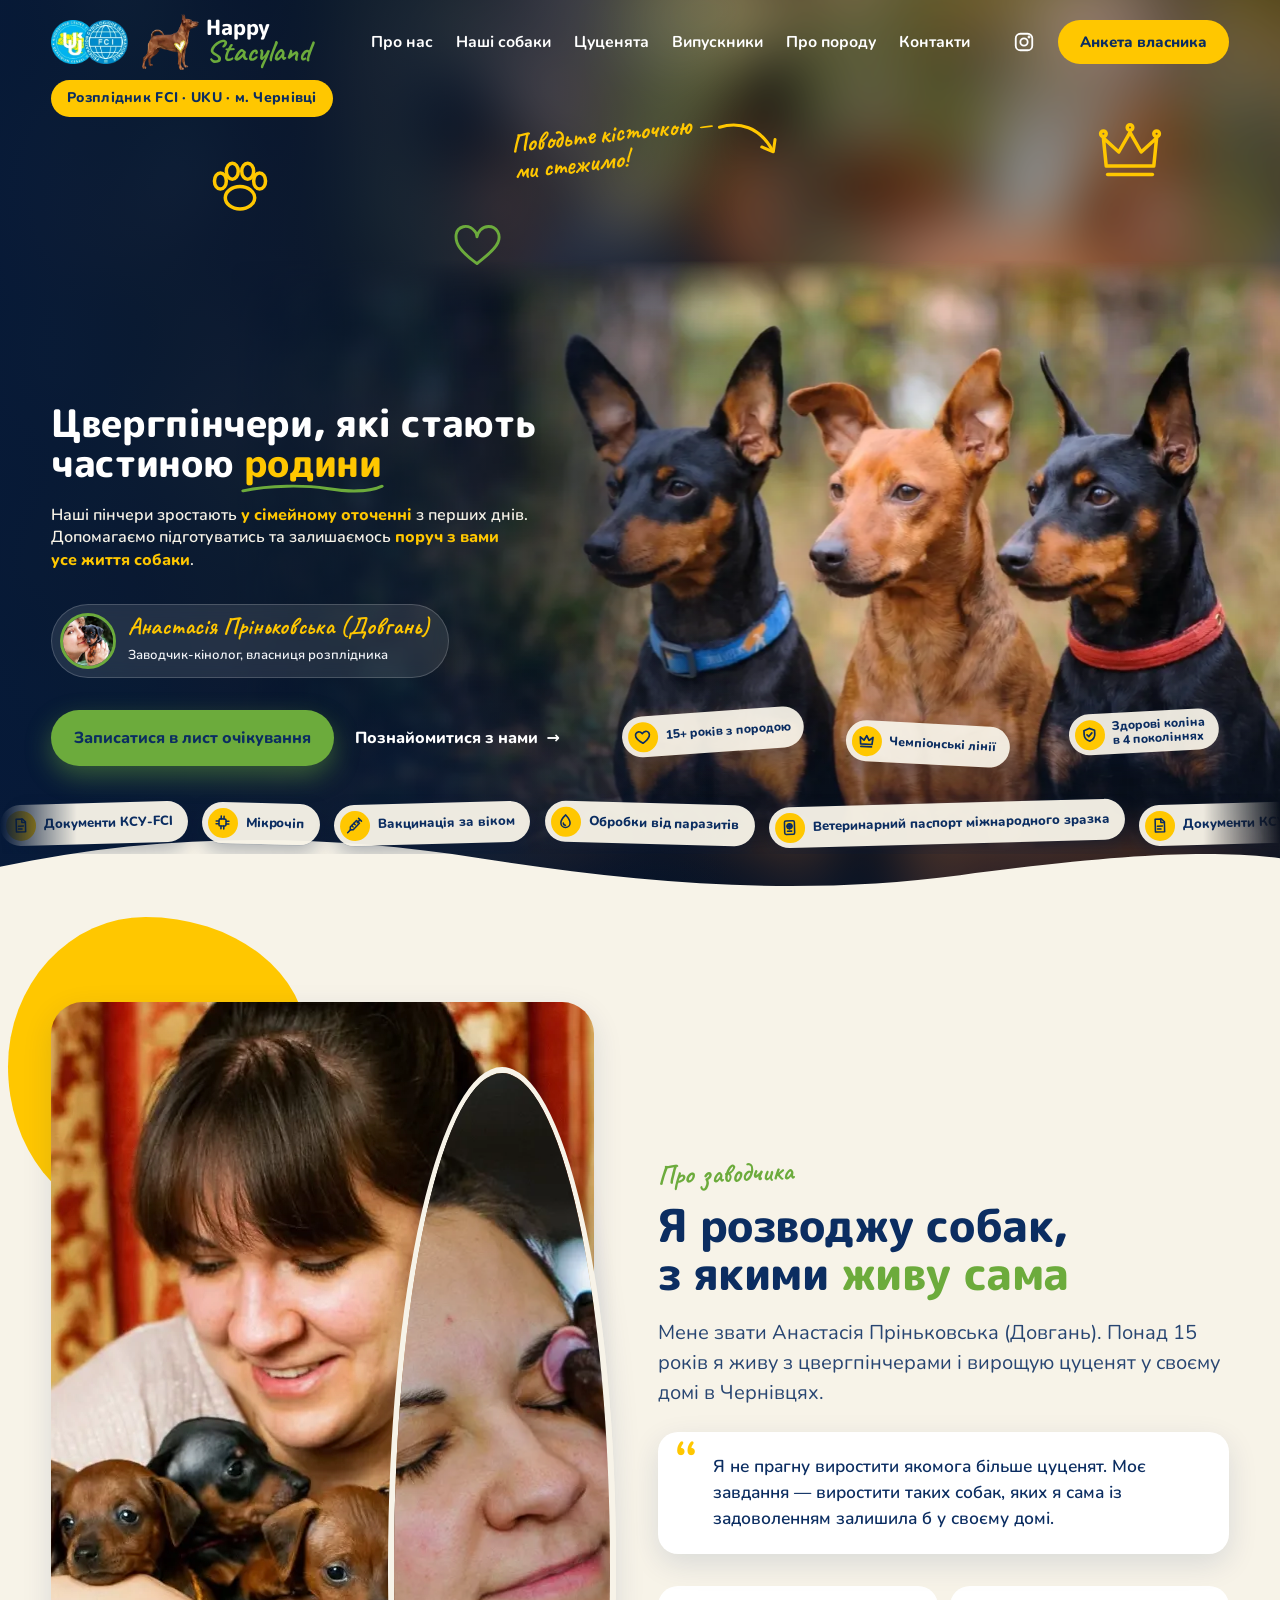
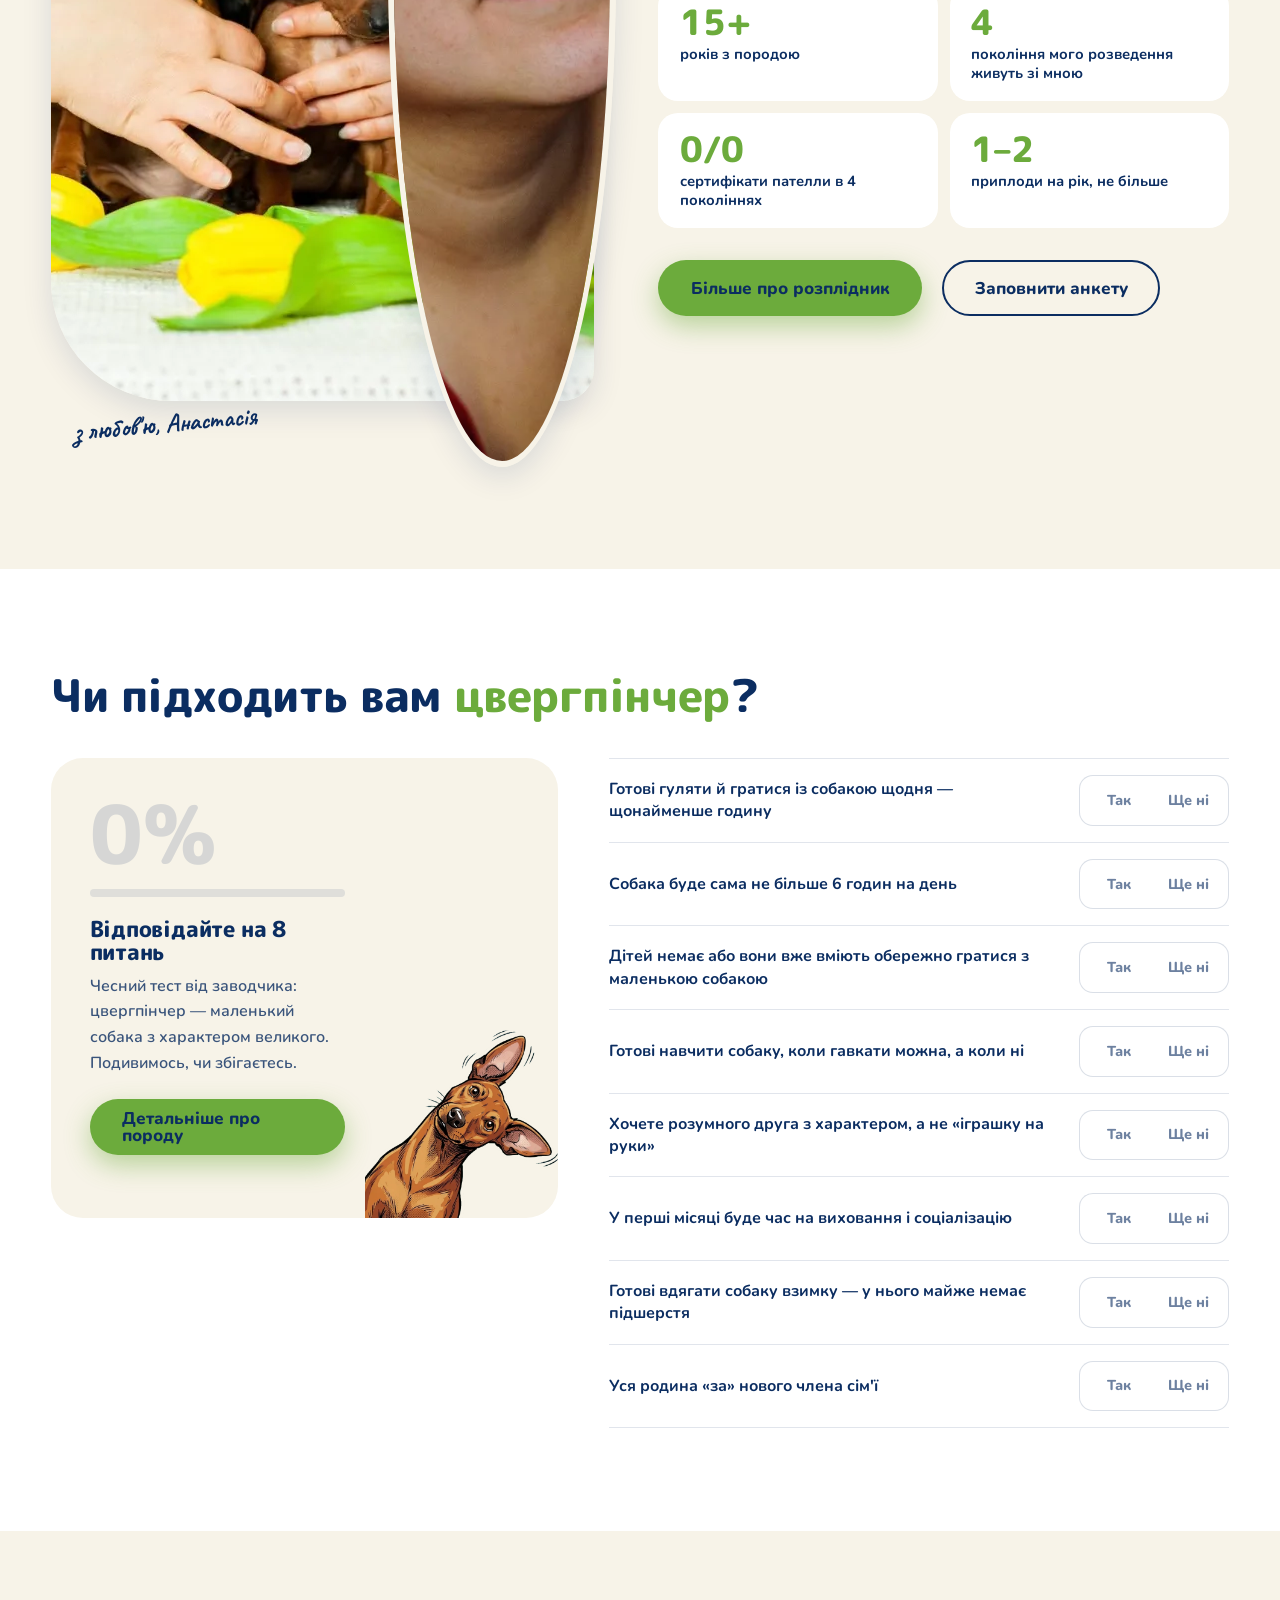
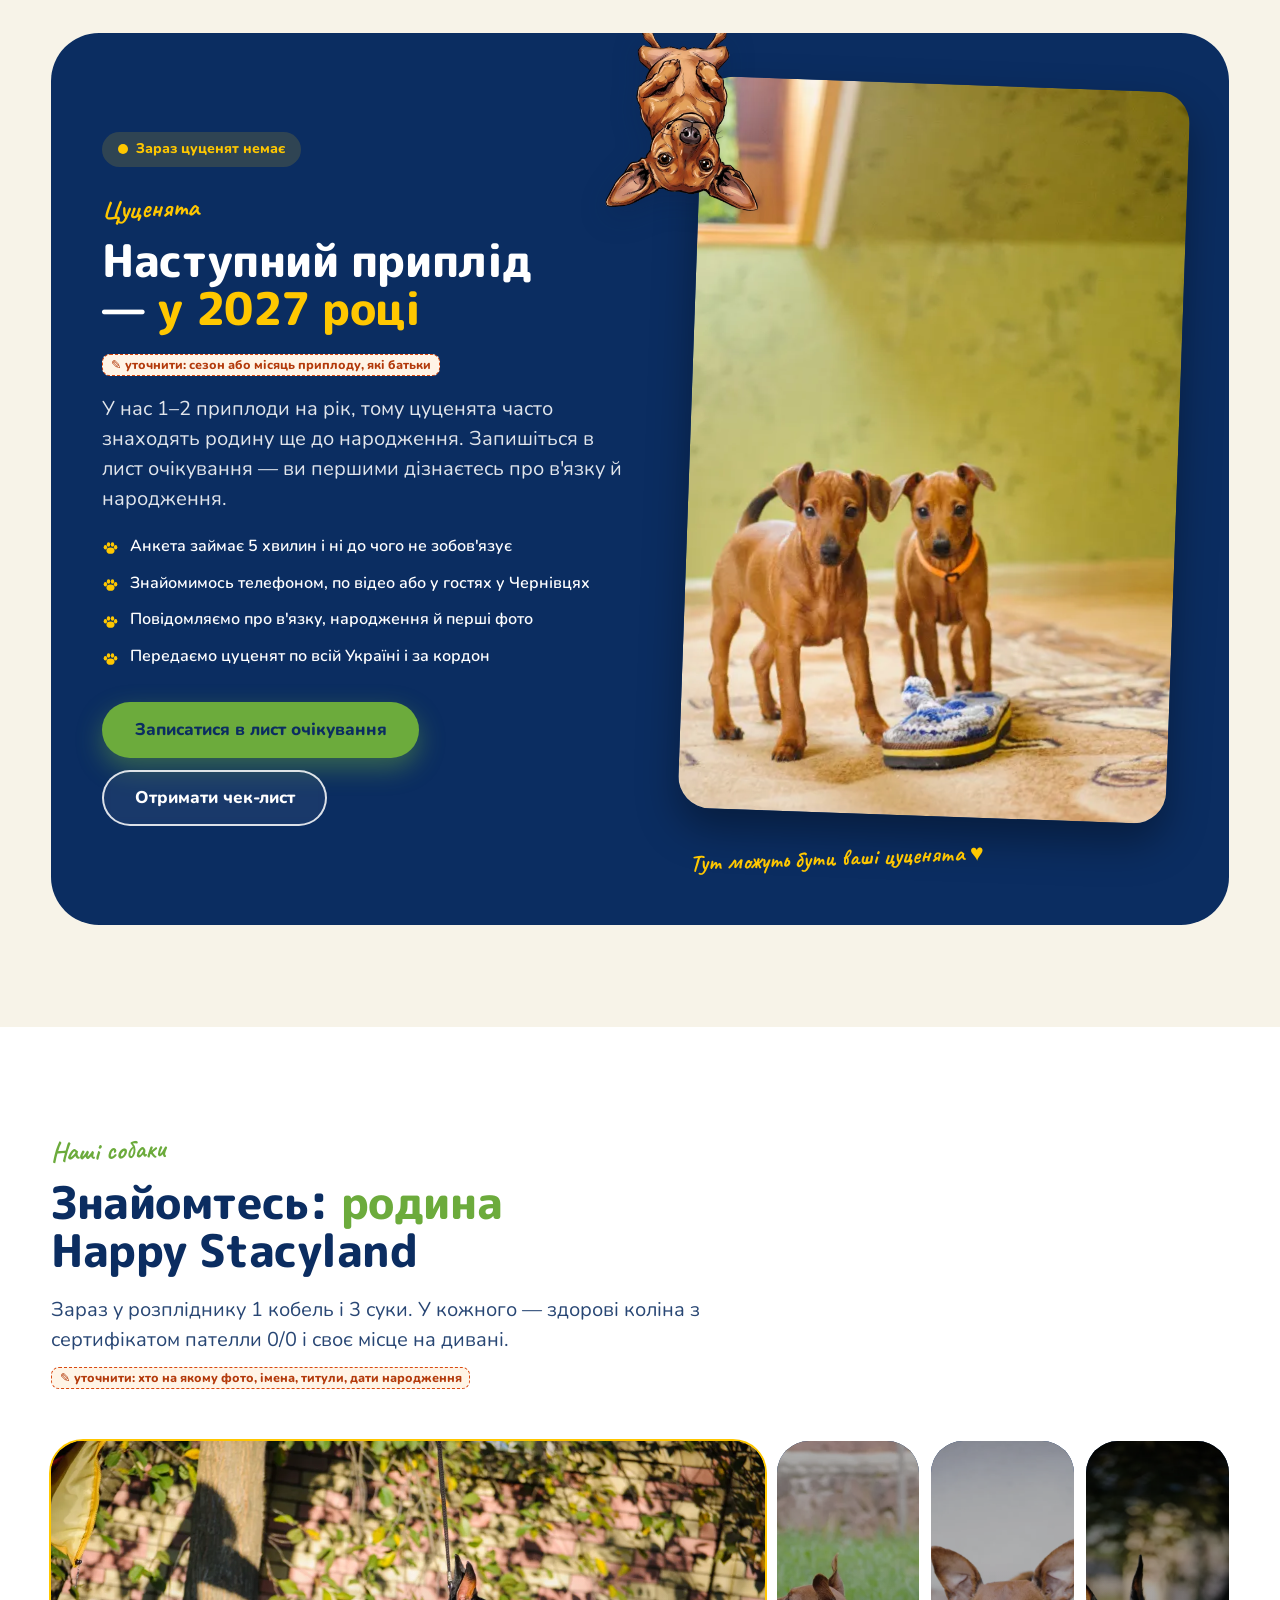
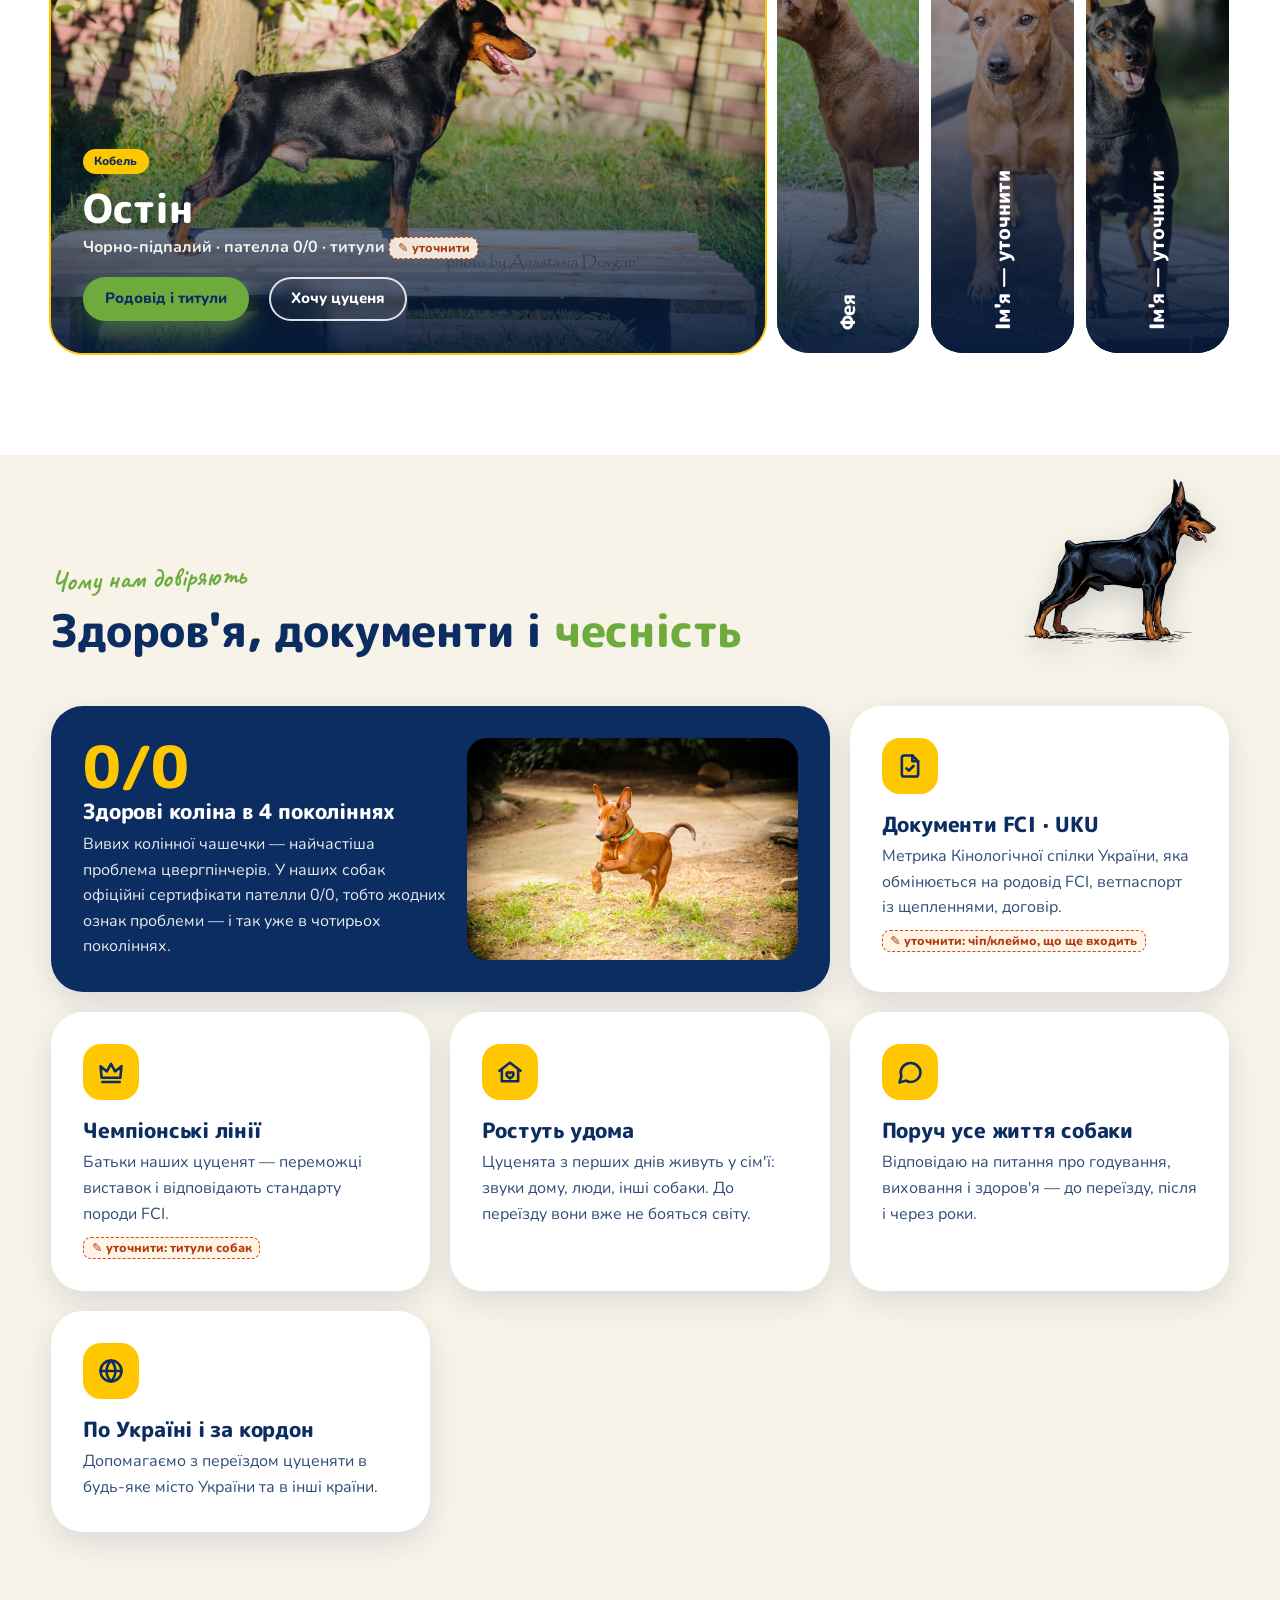
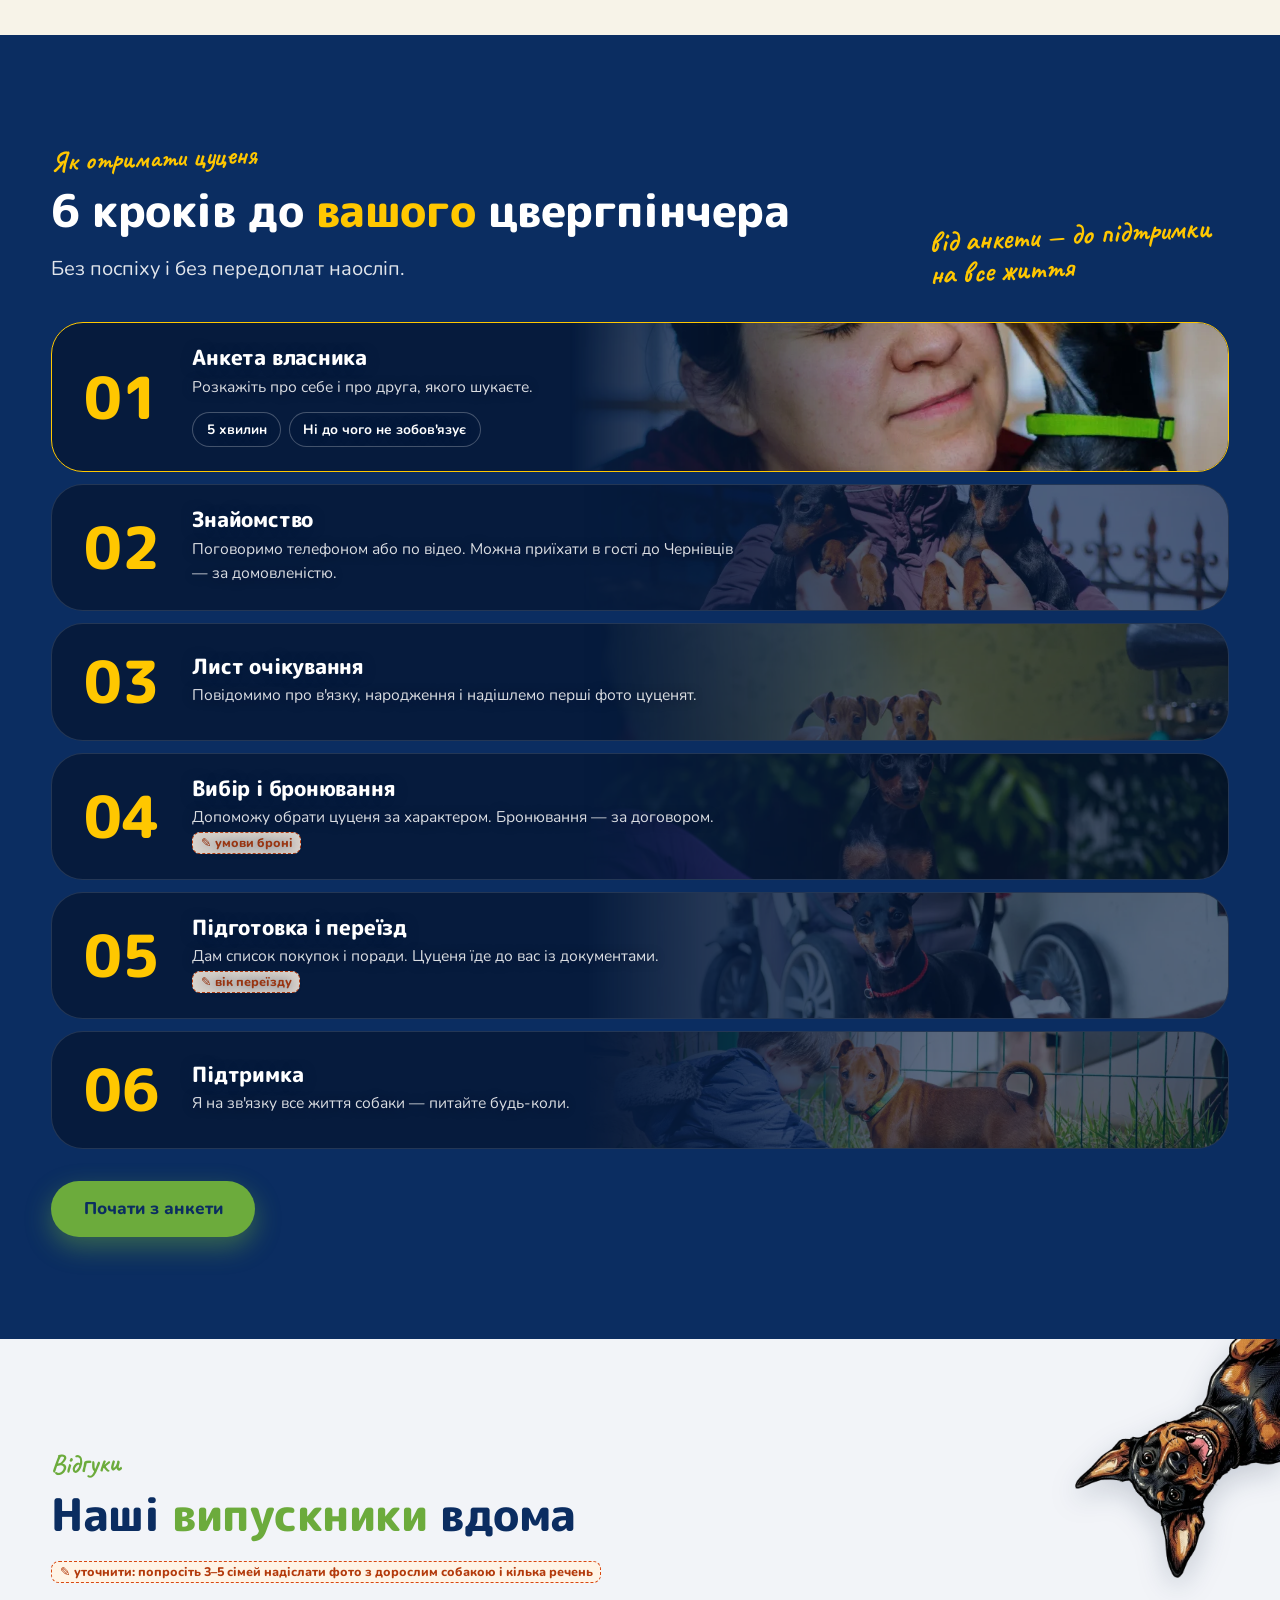
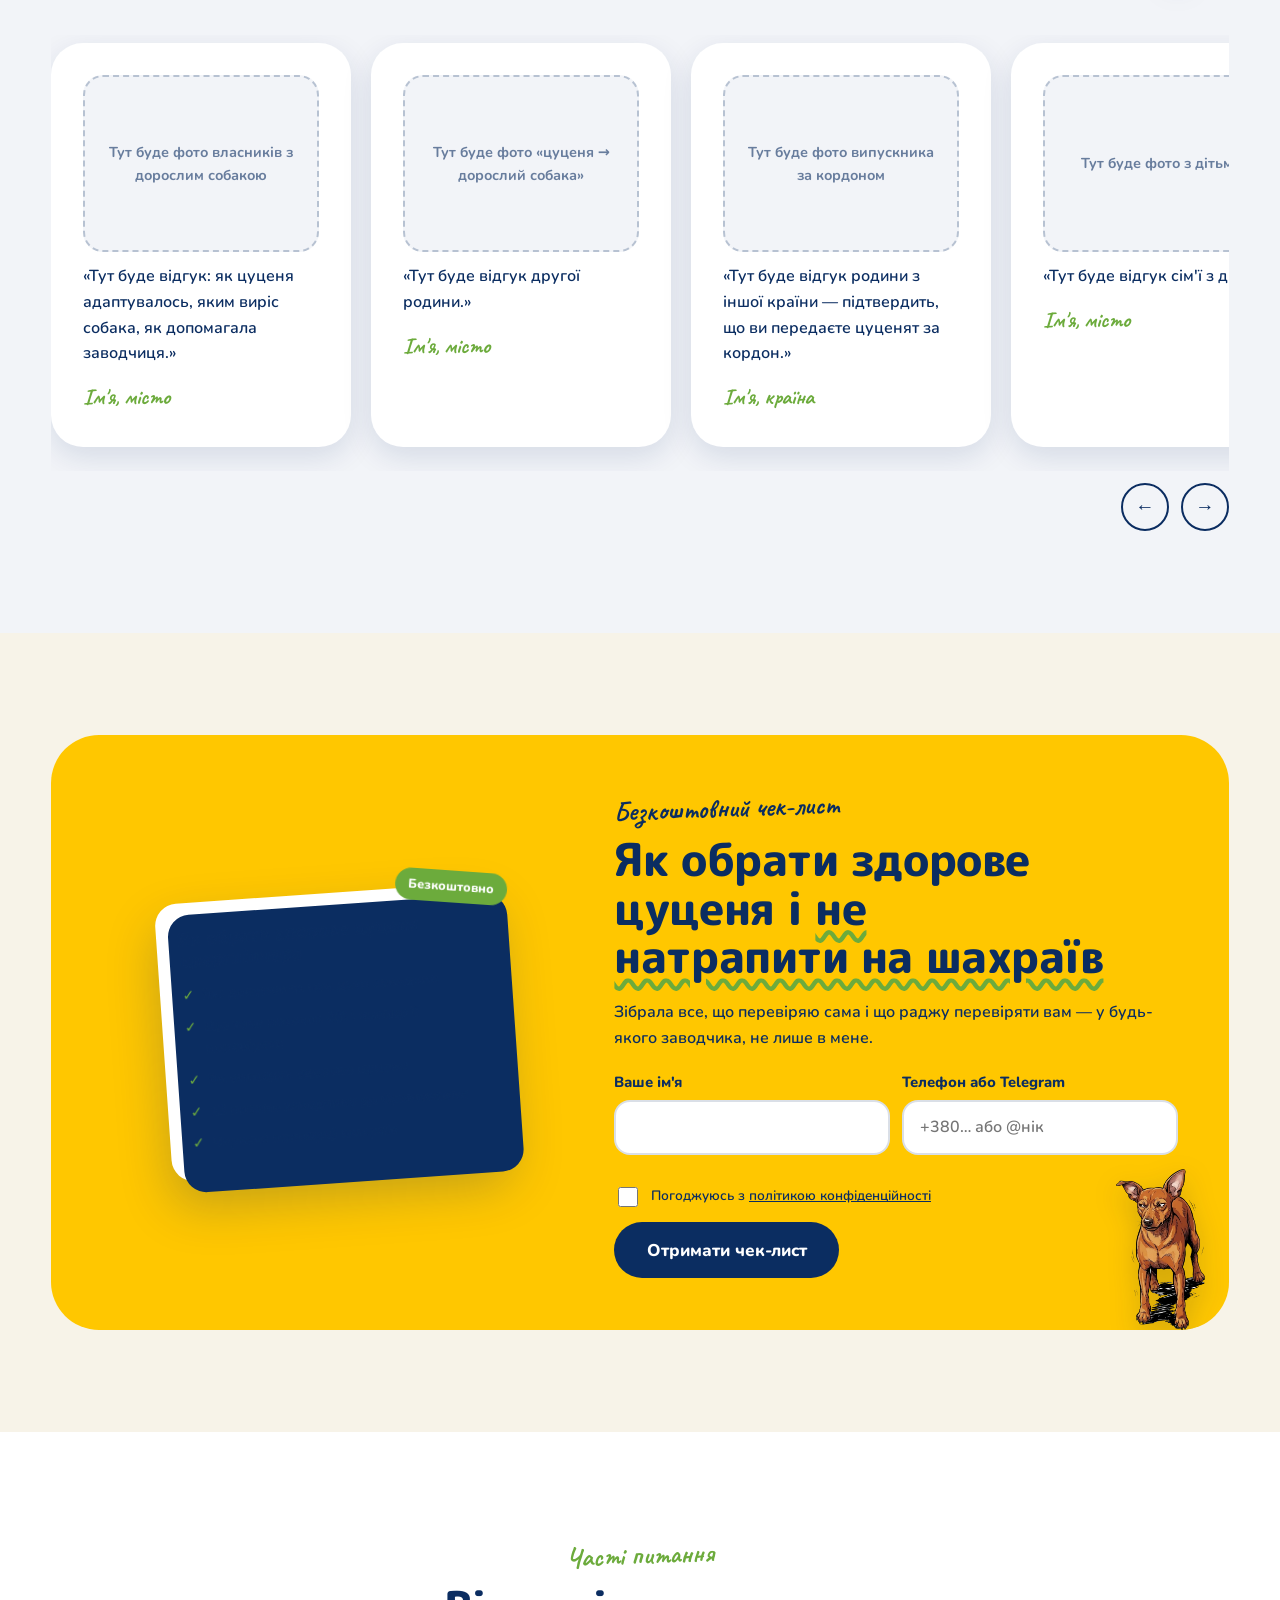
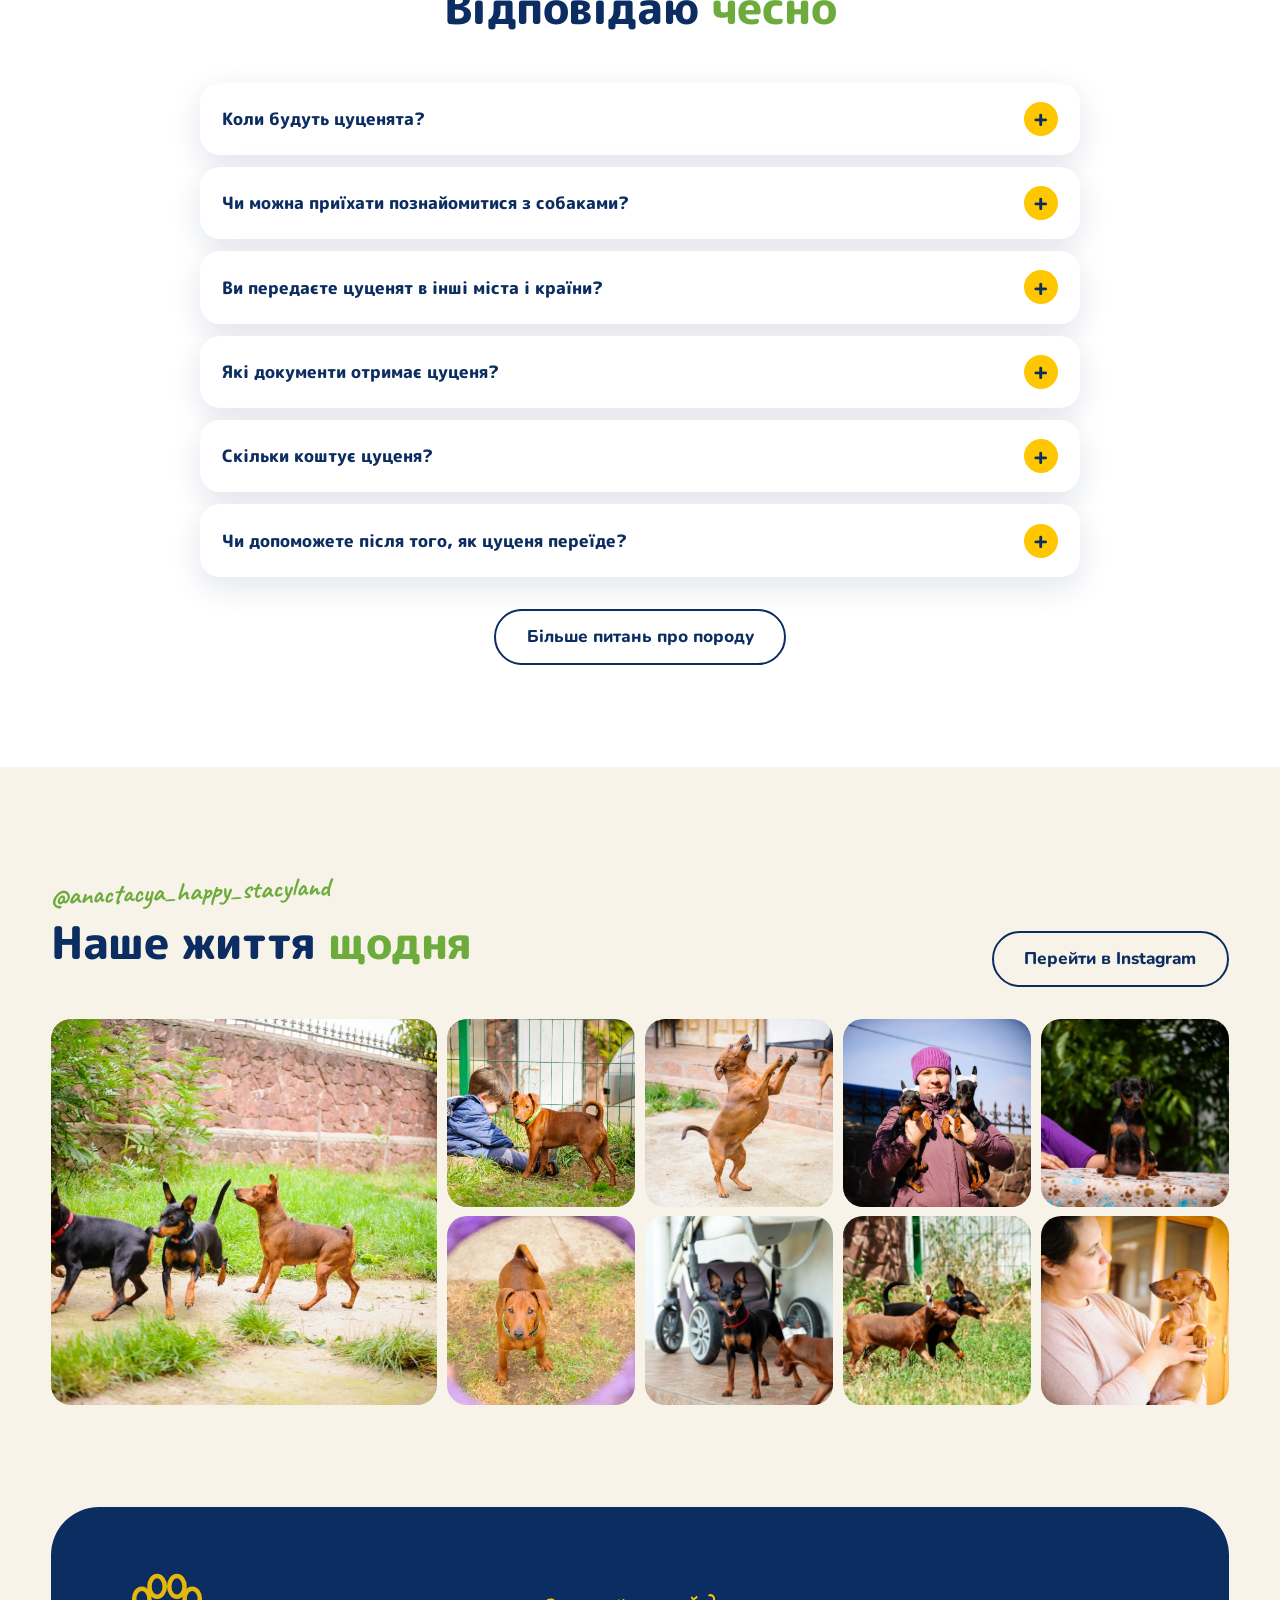
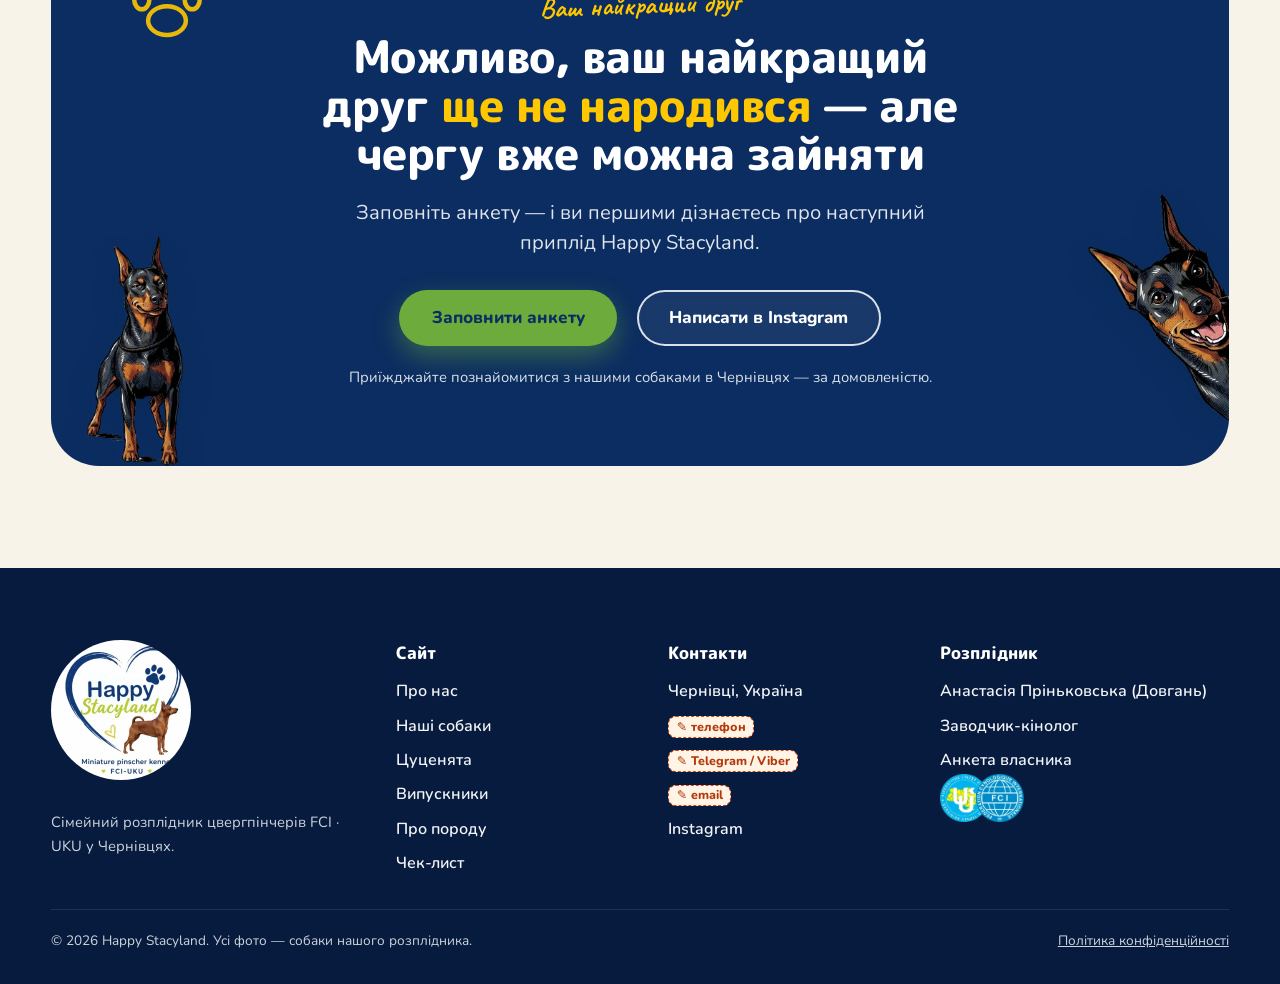
==== commit b90d661d: "Hero: бігучий рядок із тим, що отримує цуценя Co-Authored-By: Claude Opus 5.5 <noreply@anthropic.com" ====
--- a/site/index.html
+++ b/site/index.html
@@ -20,7 +20,7 @@
 
   <link rel="icon" href="assets/images/favicon.png" type="image/png">
   <link rel="preload" as="image" href="assets/hero/frame-00.webp">
-  <link rel="stylesheet" href="css/style.css?v=2026-11-26">
+  <link rel="stylesheet" href="css/style.css?v=2026-11-26b">
 </head>
 <body>
 
@@ -182,6 +182,21 @@
         </div>
       </div>
 
+      <!-- Бігучий рядок «що отримує цуценя» — плашки тієї ж форми, що й переваги на грудях собак.
+           Список продубльовано (друга копія aria-hidden), щоб стрічка йшла без розриву. -->
+      <div class="hero-ticker" aria-label="Цуценя їде додому з">
+        <div class="hero-ticker__track">
+          <ul class="hero-ticker__list">
+            <li class="hero-ticker__item"><span class="hero__fact-icon"><svg viewBox="0 0 24 24" fill="none" stroke="#0B2D61" stroke-width="2.2" stroke-linecap="round" stroke-linejoin="round" aria-hidden="true"><path d="M6 3h9l4 4v14H6z"/><path d="M14 3v5h5"/><path d="M9 13h7M9 17h5"/></svg></span>Документи КСУ-FCI</li>
+            <li class="hero-ticker__item"><span class="hero__fact-icon"><svg viewBox="0 0 24 24" fill="none" stroke="#0B2D61" stroke-width="2.2" stroke-linecap="round" stroke-linejoin="round" aria-hidden="true"><rect x="7" y="7" width="10" height="10" rx="2"/><path d="M10 3v4M14 3v4M10 17v4M14 17v4M3 10h4M3 14h4M17 10h4M17 14h4"/></svg></span>Мікрочіп</li>
+            <li class="hero-ticker__item"><span class="hero__fact-icon"><svg viewBox="0 0 24 24" fill="none" stroke="#0B2D61" stroke-width="2.2" stroke-linecap="round" stroke-linejoin="round" aria-hidden="true"><path d="M18 2l4 4M20 4l-4 4M15 5l4 4-9 9H6v-4z"/><path d="M11 9l2 2M8 12l2 2M6 18l-4 4"/></svg></span>Вакцинація за віком</li>
+            <li class="hero-ticker__item"><span class="hero__fact-icon"><svg viewBox="0 0 24 24" fill="none" stroke="#0B2D61" stroke-width="2.2" stroke-linecap="round" stroke-linejoin="round" aria-hidden="true"><path d="M12 3s6.5 6.6 6.5 11.2a6.5 6.5 0 0 1-13 0C5.5 9.6 12 3 12 3z"/><path d="M9 14.5a3 3 0 0 0 3 3"/></svg></span>Обробки від паразитів</li>
+            <li class="hero-ticker__item"><span class="hero__fact-icon"><svg viewBox="0 0 24 24" fill="none" stroke="#0B2D61" stroke-width="2.2" stroke-linecap="round" stroke-linejoin="round" aria-hidden="true"><rect x="5" y="2.5" width="14" height="19" rx="2"/><circle cx="12" cy="10" r="3.5"/><path d="M8.5 10h7M12 6.5c1.3 1 1.3 6 0 7M12 6.5c-1.3 1-1.3 6 0 7M9 17h6"/></svg></span>Ветеринарний паспорт міжнародного зразка</li>
+          </ul>
+          <ul class="hero-ticker__list" aria-hidden="true"></ul>
+        </div>
+      </div>
+
       <!-- Хвиля-перехід до наступного блоку -->
       <svg class="hero__wave" viewBox="0 0 1440 90" preserveAspectRatio="none" aria-hidden="true">
         <path fill="currentColor" d="M0 50 C180 10 360 10 540 40 C720 70 900 85 1080 60 C1260 35 1360 30 1440 40 V90 H0 Z"/>
@@ -728,6 +743,6 @@
   <!-- Плаваюча кнопка на телефоні -->
   <a class="btn btn--primary mobile-cta" href="contacts.html#anketa">Записатися в лист очікування</a>
 
-  <script src="js/main.js?v=2026-11-26" defer></script>
+  <script src="js/main.js?v=2026-11-26b" defer></script>
 </body>
 </html>
--- a/site/css/style.css
+++ b/site/css/style.css
@@ -586,6 +586,57 @@
   width: 100%;
   height: clamp(40px, 6vw, 90px);
   color: var(--c-cream);
+}
+
+/* Бігучий рядок «що отримує цуценя» — над хвилею, плашки як «медальки» на собаках.
+   Стрічка трохи заходить на гребінь хвилі, ніби пливе по ній. */
+.hero-ticker {
+  position: absolute;
+  left: 0;
+  right: 0;
+  bottom: calc(clamp(40px, 6vw, 90px) * 0.6);
+  z-index: 2;
+  overflow: hidden;
+  padding: 0.6rem 0;
+  -webkit-mask-image: linear-gradient(90deg, transparent 0, #000 6%, #000 94%, transparent 100%);
+  mask-image: linear-gradient(90deg, transparent 0, #000 6%, #000 94%, transparent 100%);
+  animation: fade-up 0.8s var(--ease-out) 2s both;
+}
+.hero-ticker__track {
+  display: flex;
+  width: max-content;
+  animation: ticker 45s linear infinite;
+}
+.hero-ticker:hover .hero-ticker__track { animation-play-state: paused; }
+.hero-ticker__list {
+  display: flex;
+  gap: 0.9rem;
+  margin: 0;
+  padding: 0 0.9rem 0 0;
+  list-style: none;
+}
+.hero-ticker__item {
+  display: inline-flex;
+  align-items: center;
+  gap: 0.5rem;
+  padding: 0.35rem 0.95rem 0.35rem 0.35rem;
+  border-radius: var(--radius-pill);
+  background: rgba(247, 243, 232, 0.96);
+  box-shadow: 0 0 0 1px rgba(11, 45, 97, 0.08), 0 8px 20px rgba(6, 27, 61, 0.3);
+  color: var(--c-navy);
+  font-size: clamp(0.78rem, 0.5rem + 0.4vw, 0.92rem);
+  font-weight: 800;
+  white-space: nowrap;
+  transform: rotate(-1.5deg);
+}
+.hero-ticker__item:nth-child(even) { transform: rotate(1.5deg); }
+.hero-ticker__item svg { width: 17px; height: 17px; }
+@keyframes ticker {
+  from { transform: translateX(0); }
+  to { transform: translateX(-50%); }
+}
+@media (prefers-reduced-motion: reduce) {
+  .hero-ticker__track { animation: none; }
 }
 
 /* ---------- 7. Анімації ---------- */
@@ -714,6 +765,10 @@
   }
   .hero__fact-icon { width: 24px; height: 24px; }
   .hero__fact svg { width: 14px; height: 14px; }
+  /* Бігучий рядок — під текстом, над хвилею; знизу додаємо під нього місце */
+  .hero__inner { padding-bottom: calc(clamp(4rem, 12vw, 6rem) + 3rem); }
+  .hero-ticker__item { padding: 0.3rem 0.8rem 0.3rem 0.3rem; font-size: 0.8125rem; }
+  .hero-ticker__item svg { width: 14px; height: 14px; }
   .hero__content { max-width: 560px; }
   .doodle--paw { top: auto; bottom: 8%; left: auto; right: 6%; --size: 52px; }
   .doodle--heart { display: none; }
